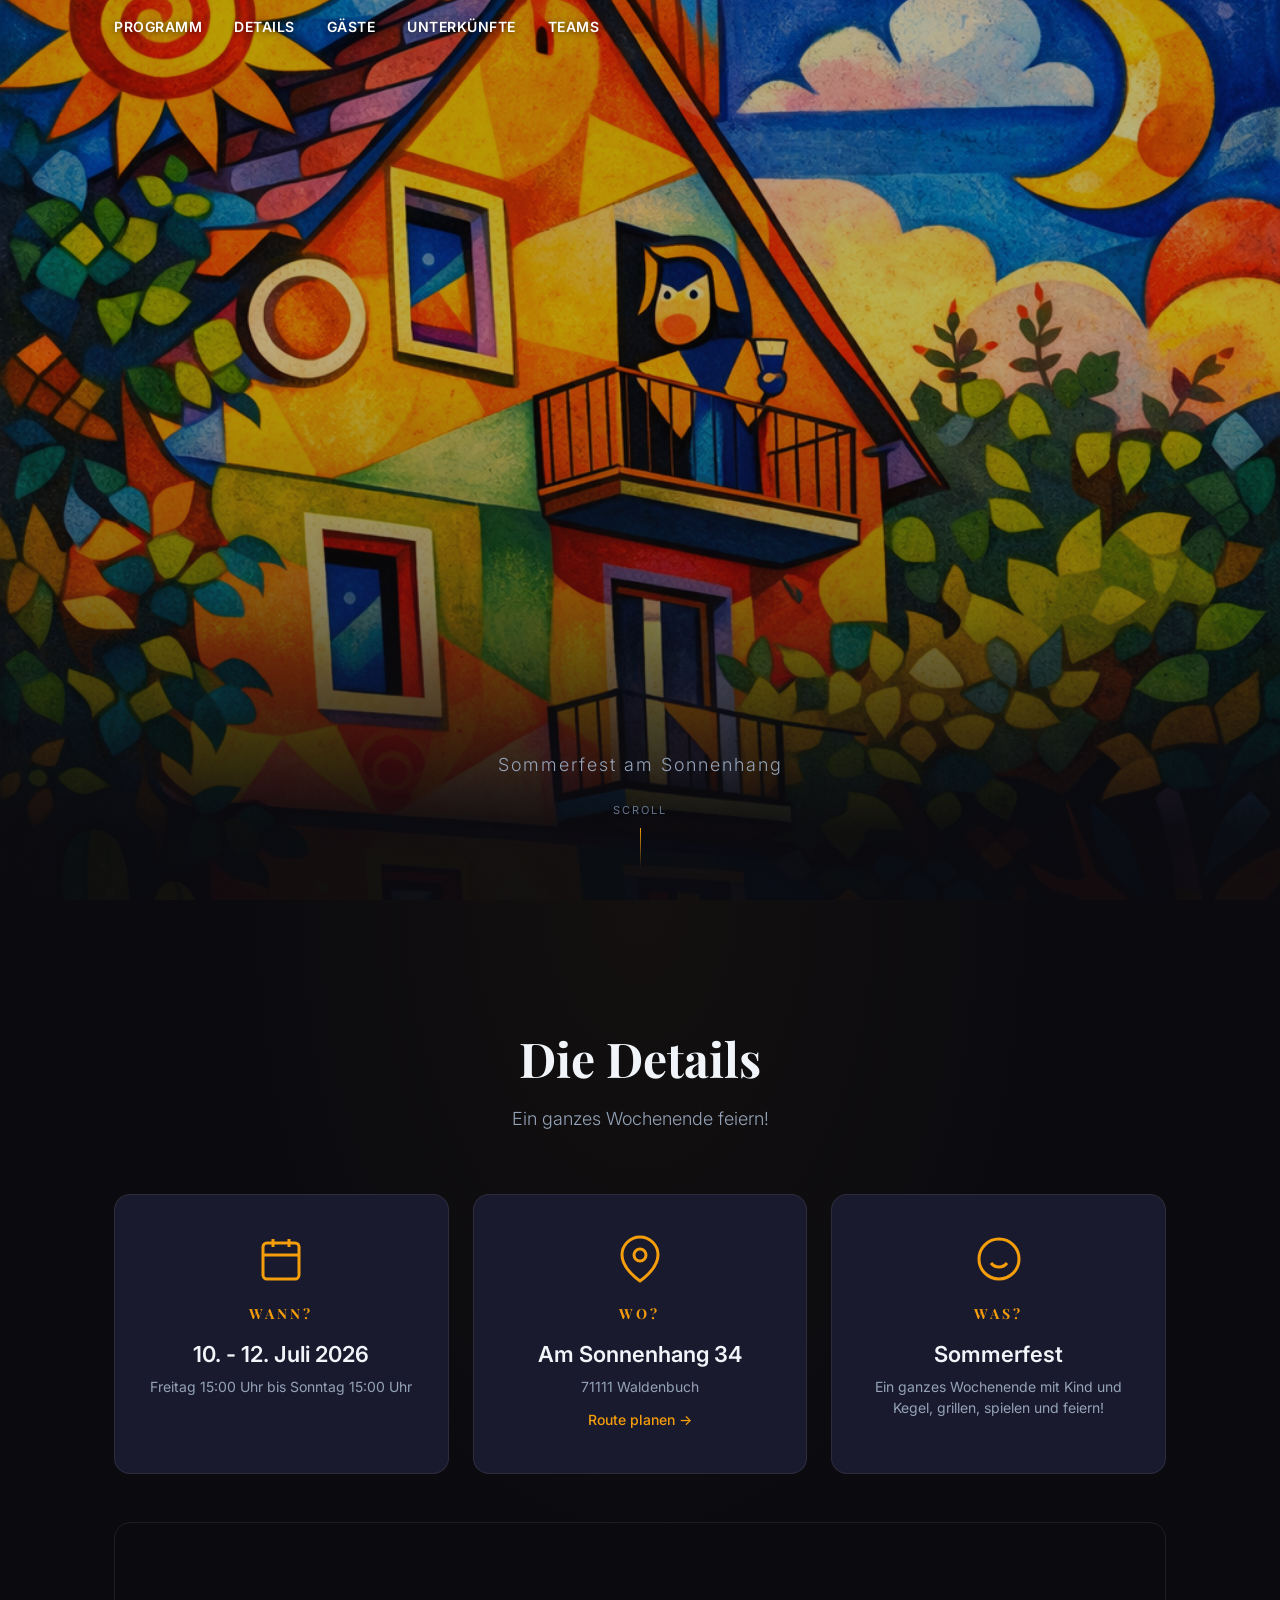
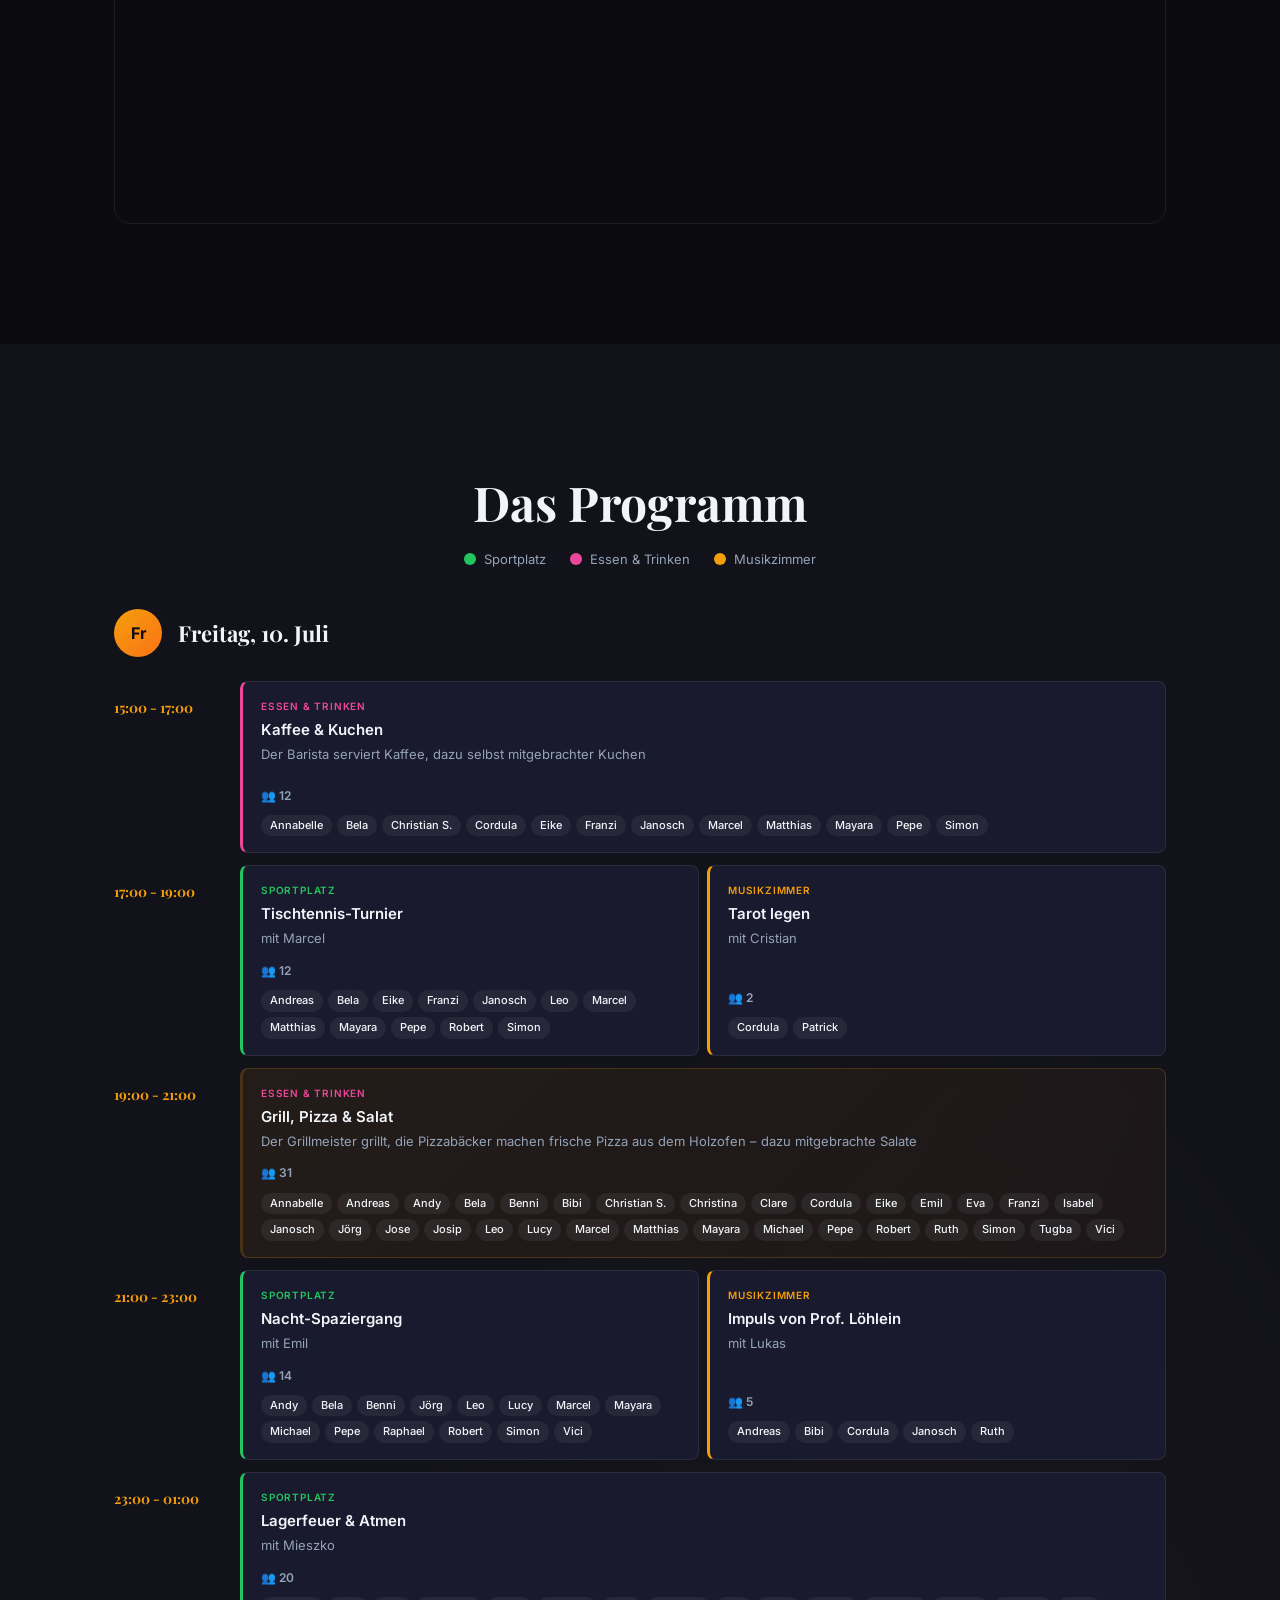
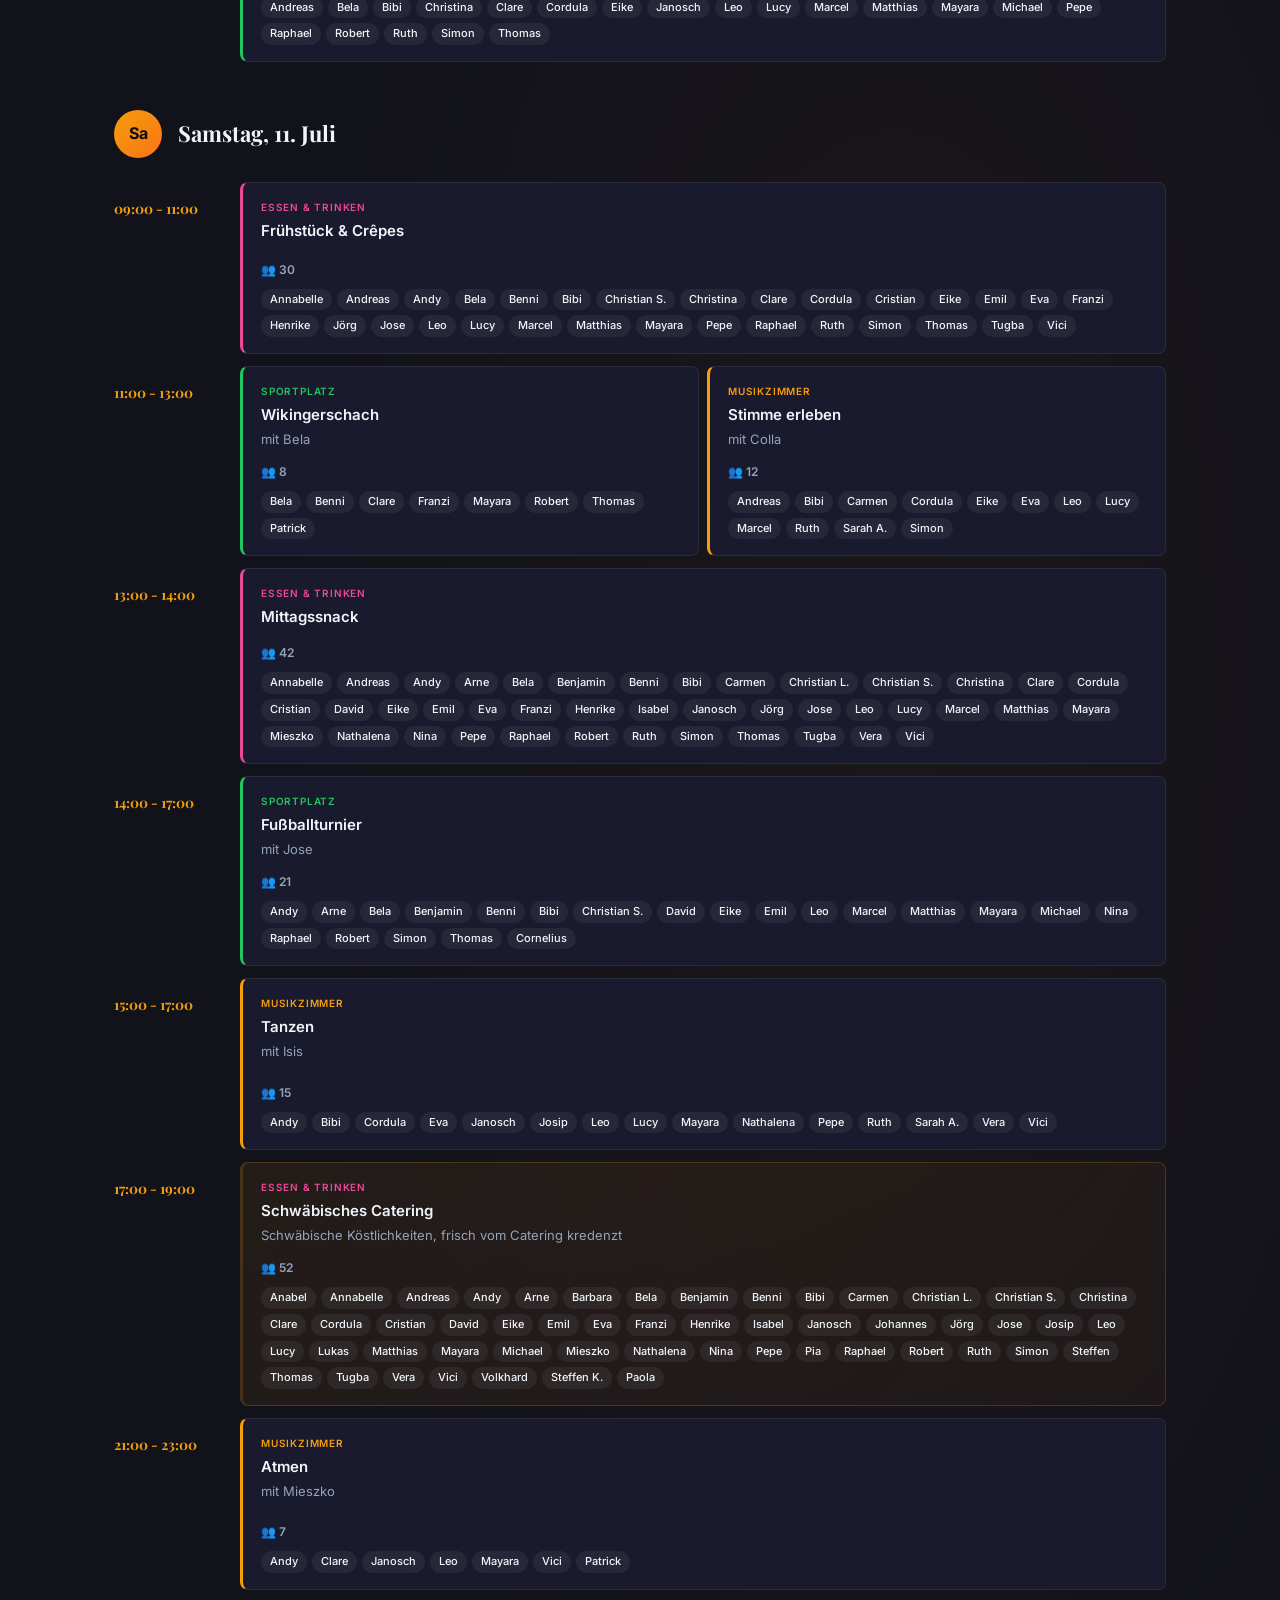
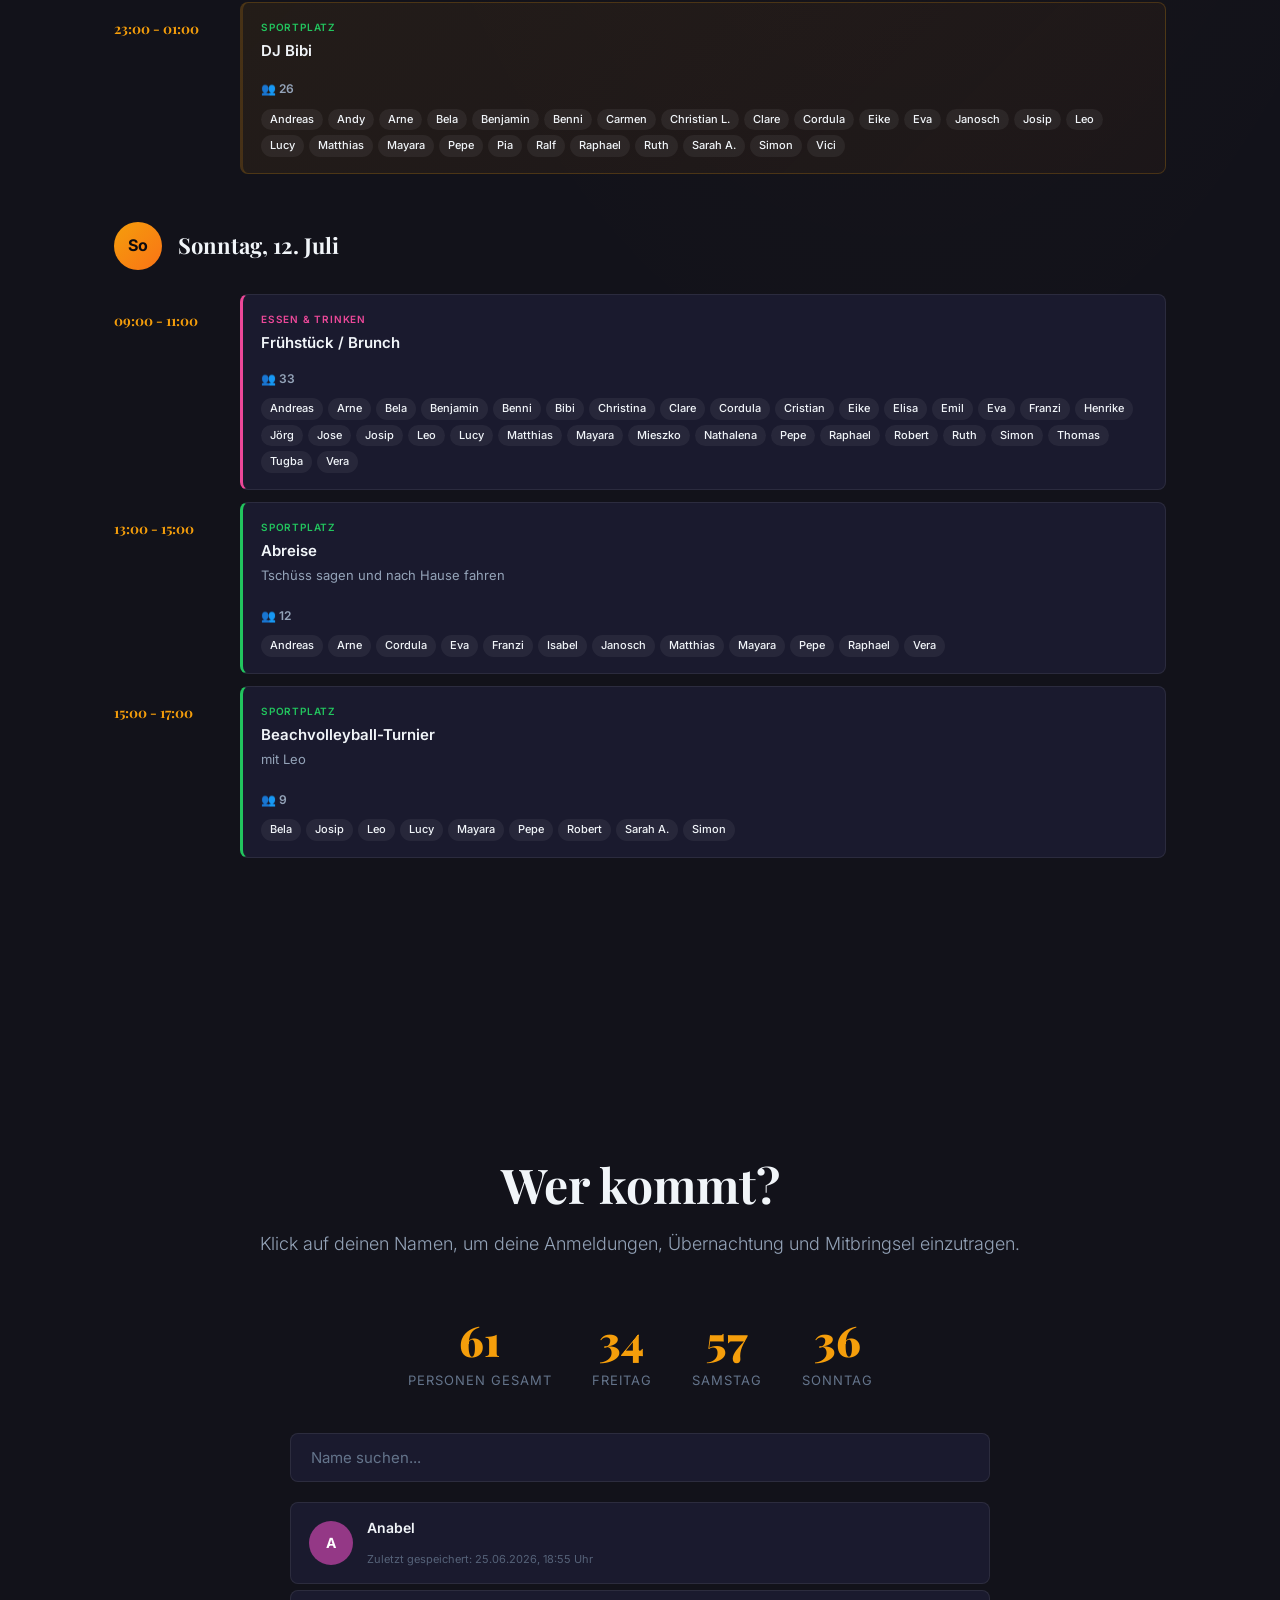
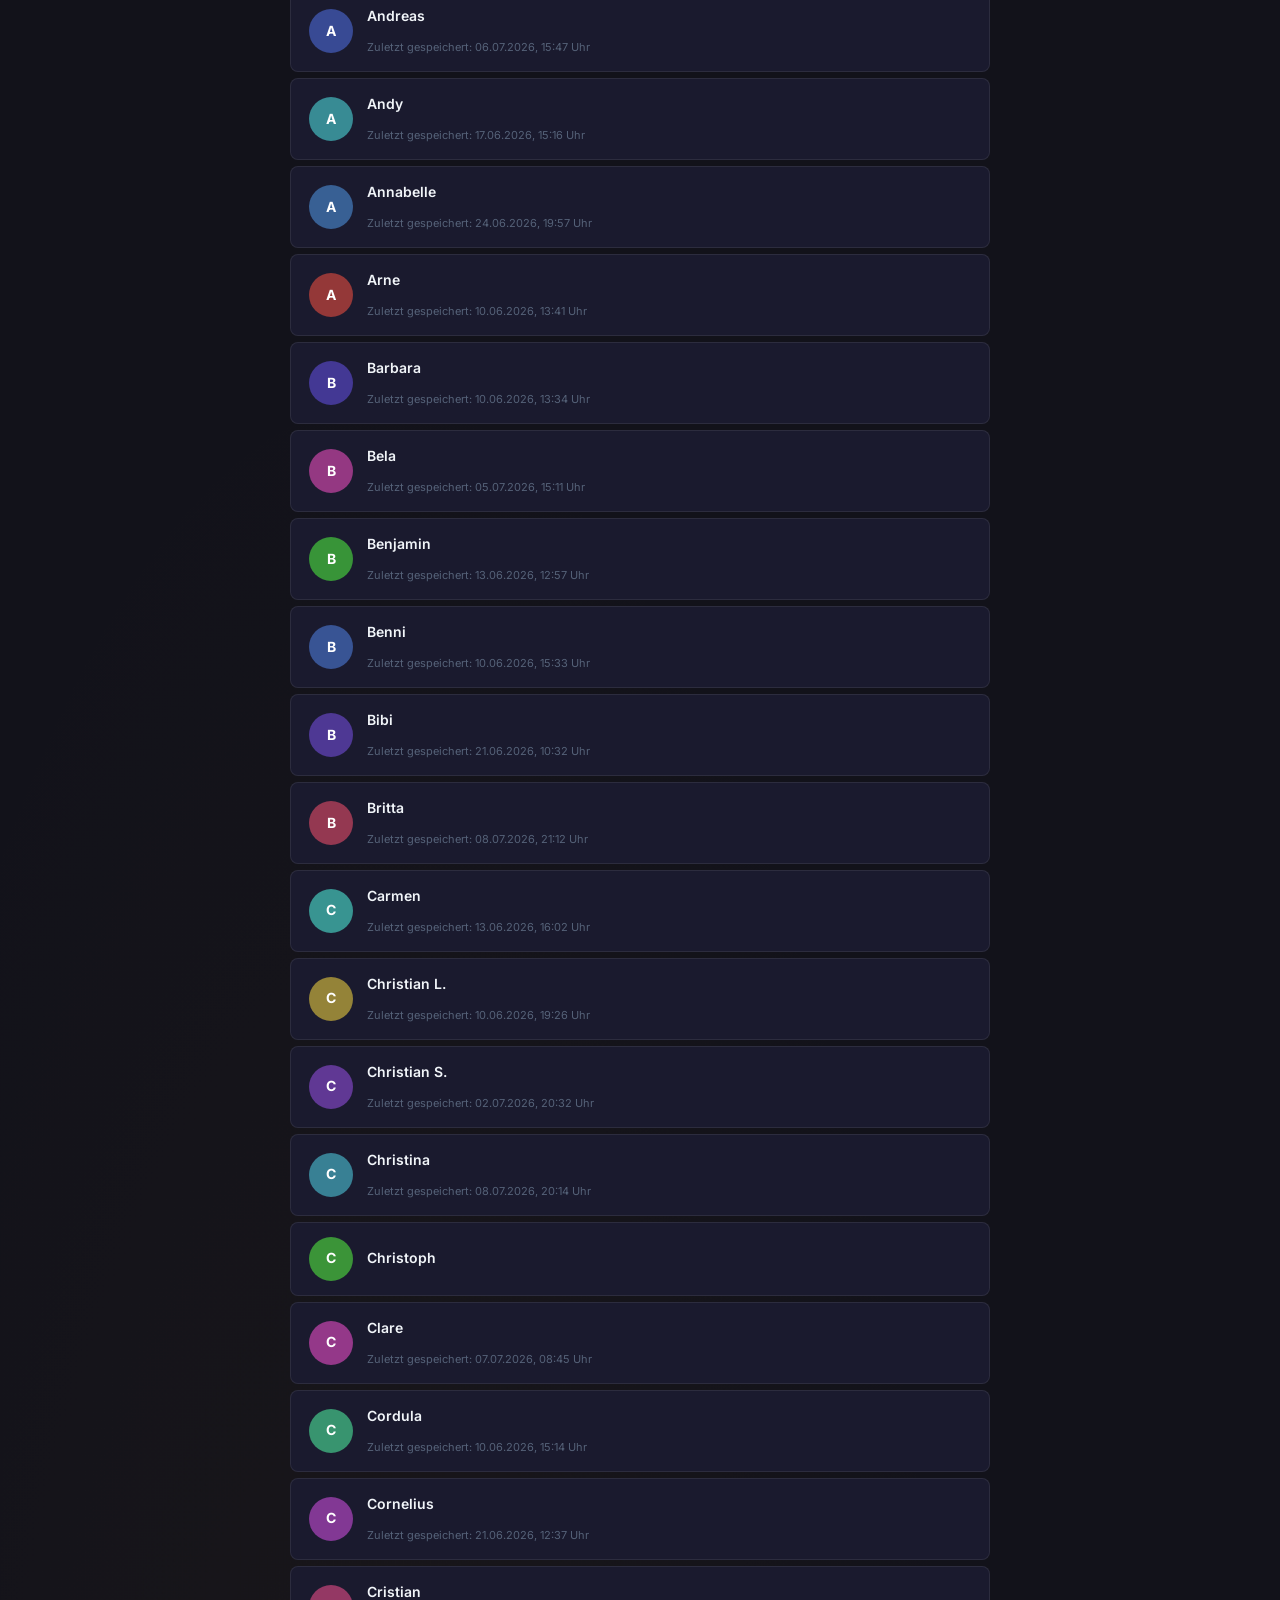
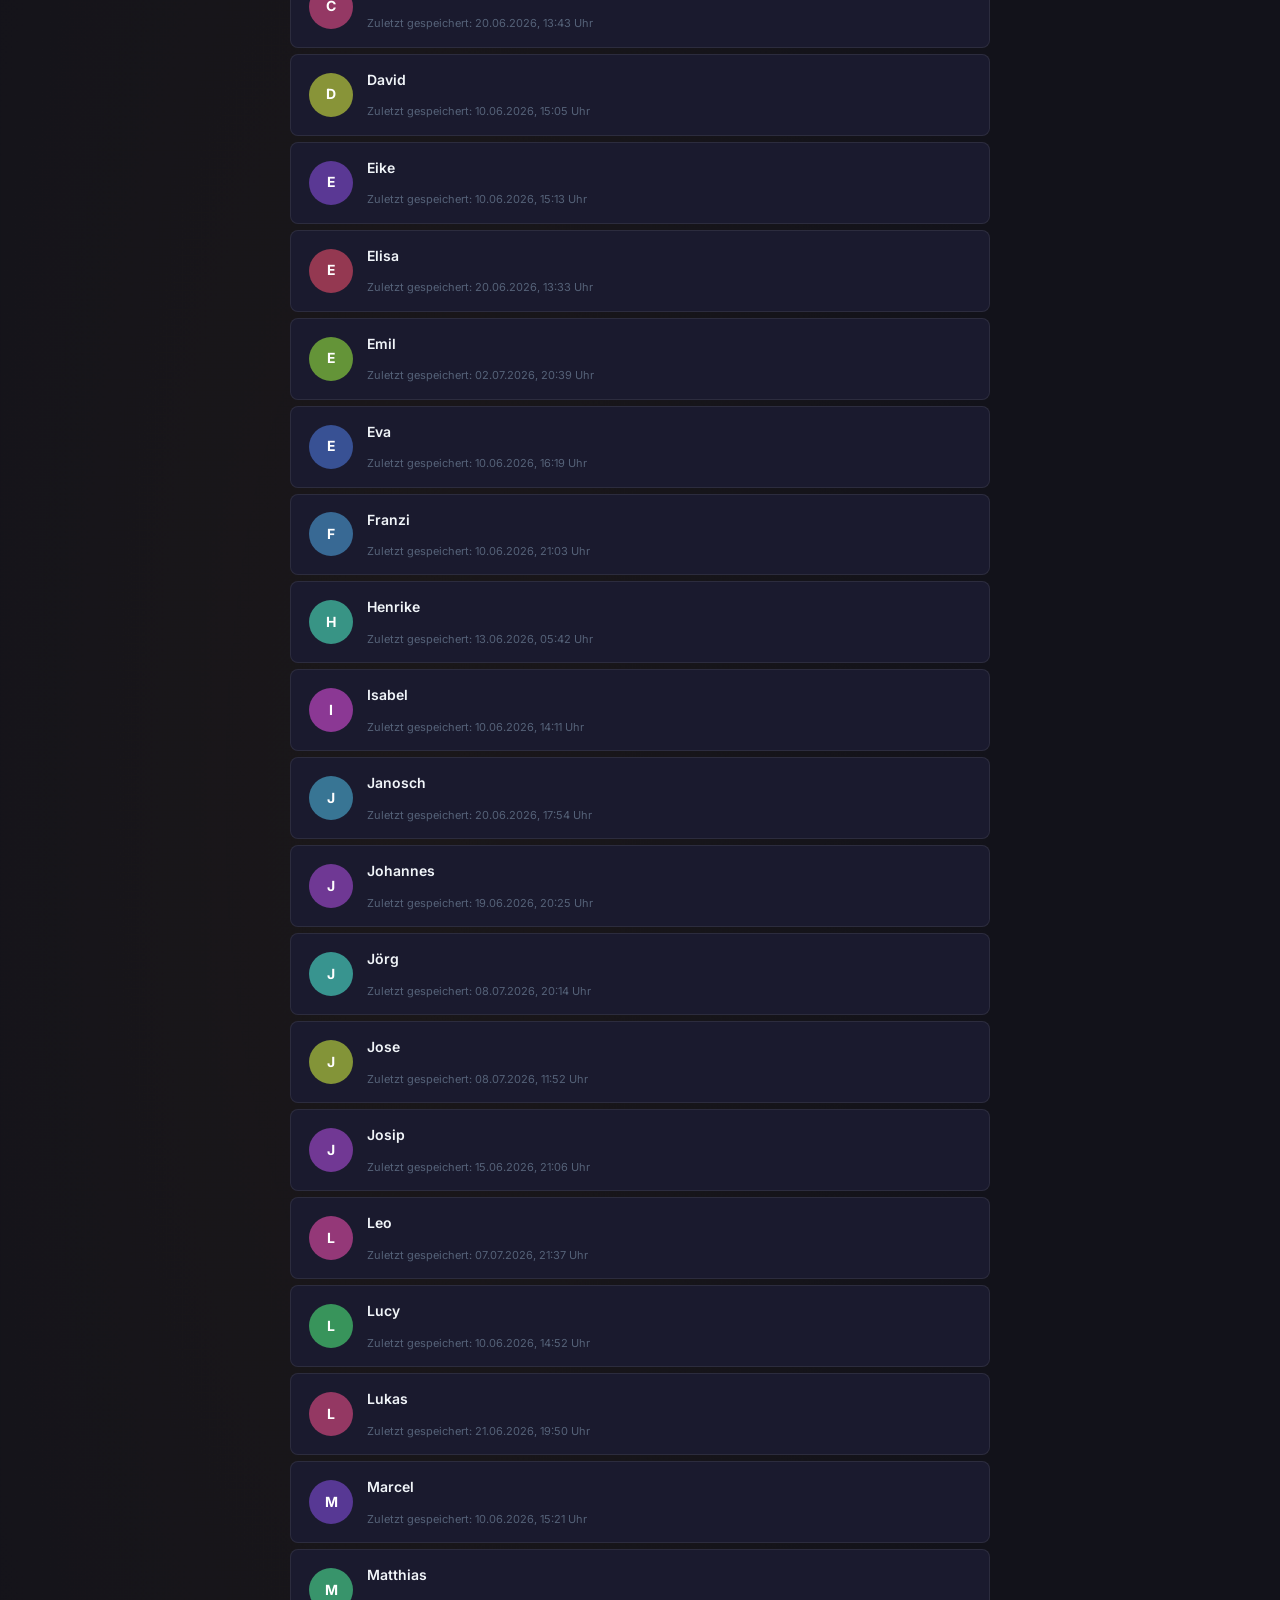
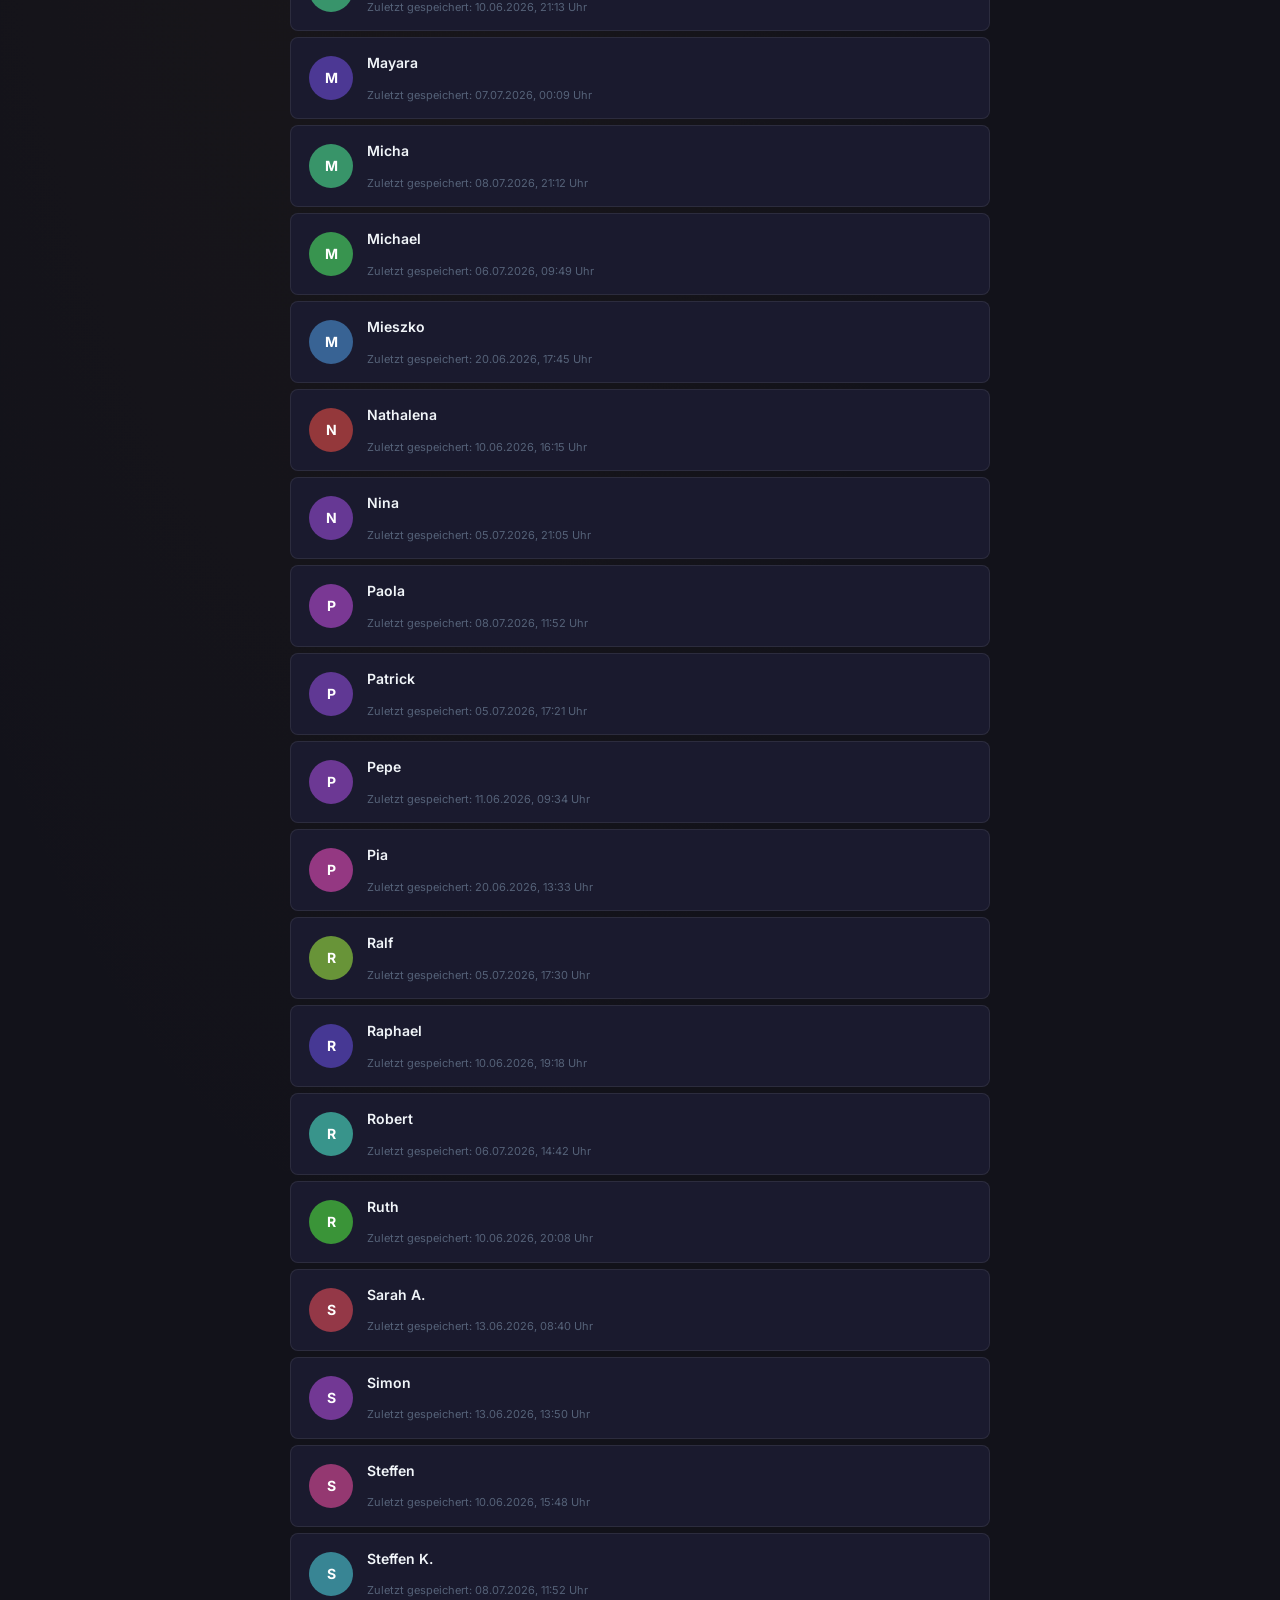
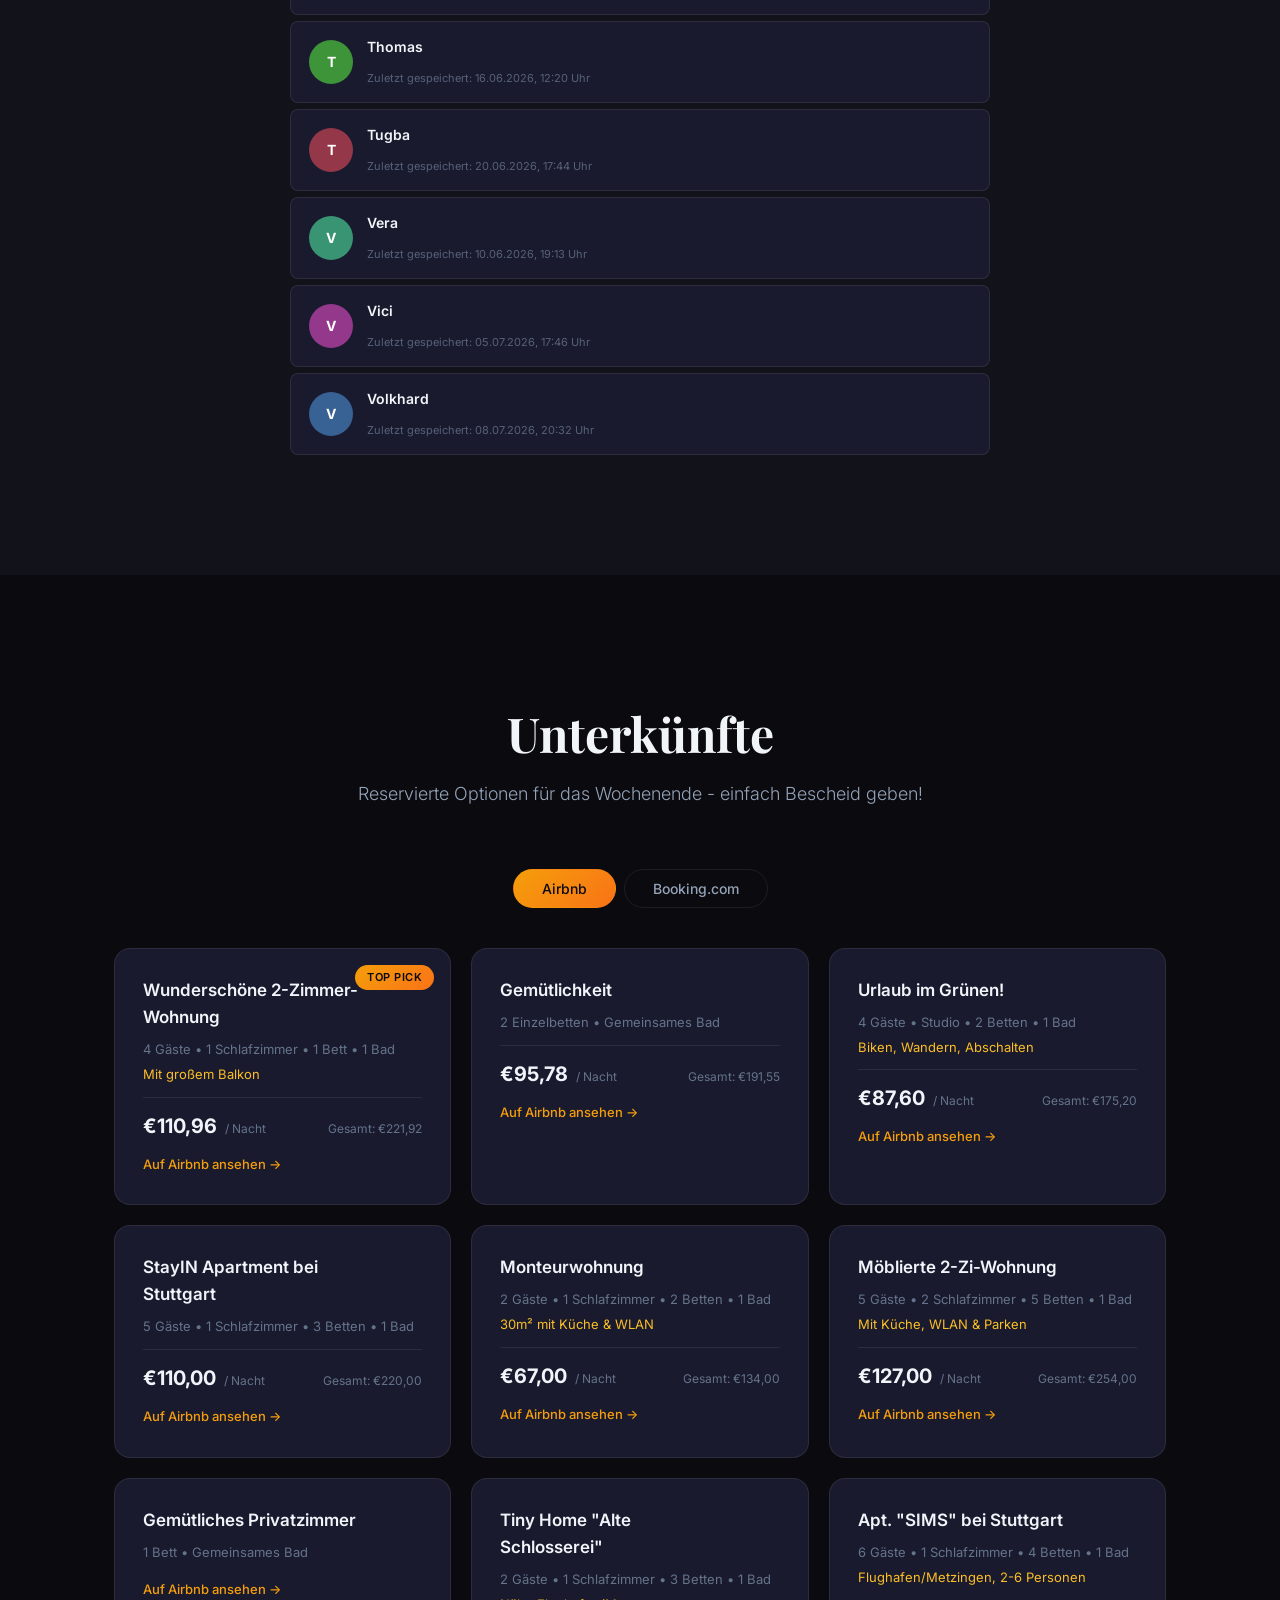
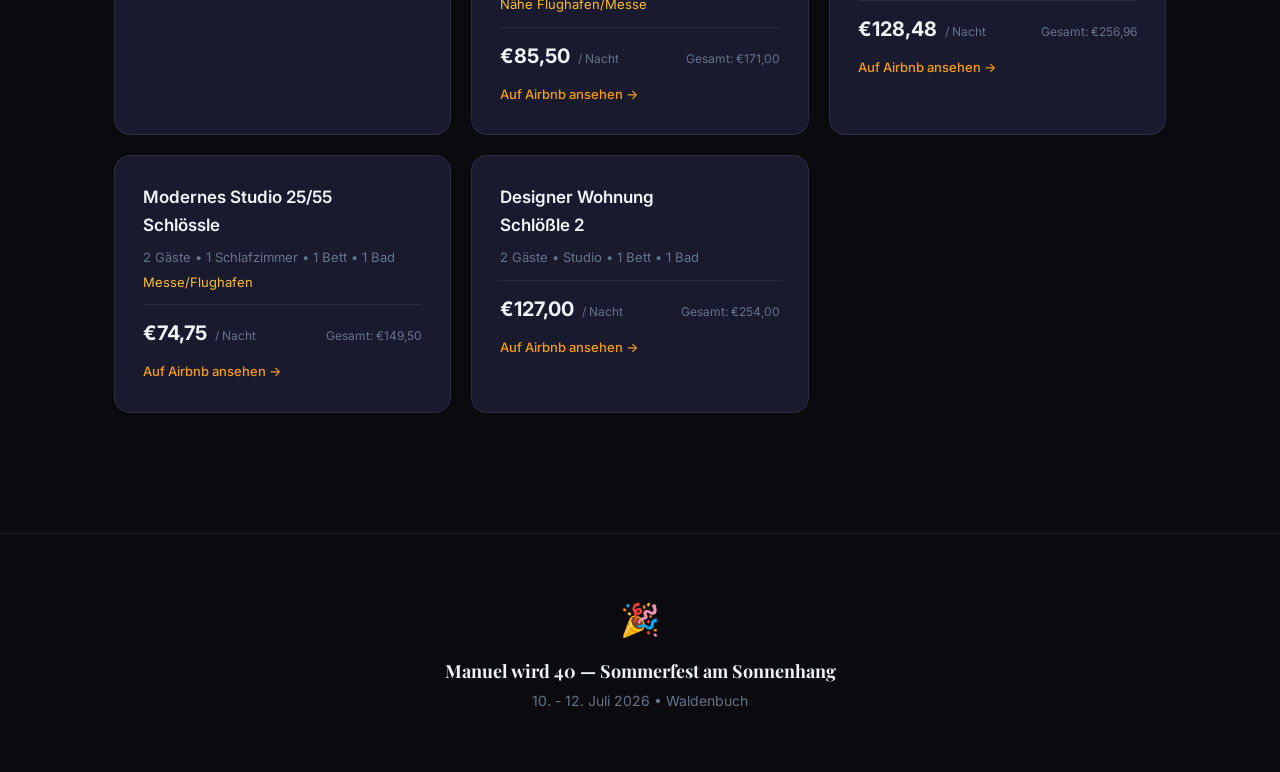
==== index.html @ c17fc55c "Micha und Britta wieder dabei (nur Samstag), beide Joker - Micha (id 72) und Britta (id 73) als Gäst" ====
<!DOCTYPE html>
<html lang="de">
<head>
<meta charset="UTF-8">
<meta name="viewport" content="width=device-width, initial-scale=1.0">
<meta http-equiv="Cache-Control" content="no-cache, no-store, must-revalidate">
<meta http-equiv="Pragma" content="no-cache">
<meta http-equiv="Expires" content="0">
<title>Manuel wird 40! - Sommerfest am Sonnenhang</title>
<meta name="description" content="Einladung zum 40. Geburtstag von Manuel Stepp - Sommerfest am Sonnenhang, 10.-12. Juli 2026">
<link rel="preconnect" href="https://fonts.googleapis.com">
<link rel="preconnect" href="https://fonts.gstatic.com" crossorigin>
<link href="https://fonts.googleapis.com/css2?family=Playfair+Display:wght@400;700;900&family=Inter:wght@300;400;500;600&family=Dancing+Script:wght@700&display=swap" rel="stylesheet">
<link rel="stylesheet" href="style.css?v=1784000000000">
</head>
<body>
<!-- Floating particles background -->
<div class="particles" id="particles"></div>

<!-- Navigation -->
<nav class="nav" id="nav">
<div class="nav-inner">
<div class="nav-links">
<a href="#program">Programm</a>
<a href="#details">Details</a>
<a href="#guests">Gäste</a>
<a href="#accommodations">Unterkünfte</a>
<a href="organigramm.html">Teams</a>
</div>
<button class="nav-profile-btn hidden" id="navProfileBtn" onclick="openOwnProfile()">
<span class="nav-profile-avatar" id="navProfileAvatar"></span>
<span id="navProfileName">Mein Profil</span>
</button>
<button class="nav-toggle" id="navToggle" aria-label="Menu">
<span></span><span></span><span></span>
</button>
</div>
<div class="nav-mobile" id="navMobile">
<a href="#program">Programm</a>
<a href="#details">Details</a>
<a href="#guests">Gäste</a>
<a href="#accommodations">Unterkünfte</a>
<a href="organigramm.html">Teams</a>
</div>
</nav>

<!-- Hero Section -->
<section class="hero" id="hero">
<div class="hero-image">
<img src="hero.png" alt="Sommerfest am Sonnenhang - Kunstwerk">
</div>
<div class="hero-overlay"></div>
<div class="hero-content">
<p class="hero-subtitle animate-in">Sommerfest am Sonnenhang</p>
</div>
<div class="hero-scroll">
<span>Scroll</span>
<div class="hero-scroll-line"></div>
</div>
</section>

<!-- Details Section -->
<section class="section details" id="details">
<div class="container">
<h2 class="section-title scroll-reveal">Die Details</h2>
<p class="section-subtitle scroll-reveal">Ein ganzes Wochenende feiern!</p>

<div class="details-grid">
<div class="detail-card scroll-reveal">
<div class="detail-icon">
<svg viewBox="0 0 24 24" fill="none" stroke="currentColor" stroke-width="1.5">
<rect x="3" y="4" width="18" height="18" rx="2" ry="2"></rect>
<line x1="16" y1="2" x2="16" y2="6"></line>
<line x1="8" y1="2" x2="8" y2="6"></line>
<line x1="3" y1="10" x2="21" y2="10"></line>
</svg>
</div>
<h3>Wann?</h3>
<p class="detail-main">10. - 12. Juli 2026</p>
<p class="detail-sub">Freitag 15:00 Uhr bis Sonntag 15:00 Uhr</p>
</div>

<div class="detail-card scroll-reveal">
<div class="detail-icon">
<svg viewBox="0 0 24 24" fill="none" stroke="currentColor" stroke-width="1.5">
<path d="M21 10c0 7-9 13-9 13s-9-6-9-13a9 9 0 0 1 18 0z"></path>
<circle cx="12" cy="10" r="3"></circle>
</svg>
</div>
<h3>Wo?</h3>
<p class="detail-main">Am Sonnenhang 34</p>
<p class="detail-sub">71111 Waldenbuch</p>
<a href="https://maps.google.com/?q=Am+Sonnenhang+34,+71111+Waldenbuch" target="_blank" rel="noopener" class="detail-link">
Route planen &rarr;
</a>
</div>

<div class="detail-card scroll-reveal">
<div class="detail-icon">
<svg viewBox="0 0 24 24" fill="none" stroke="currentColor" stroke-width="1.5">
<circle cx="12" cy="12" r="10"></circle>
<path d="M8 14s1.5 2 4 2 4-2 4-2"></path>
<line x1="9" y1="9" x2="9.01" y2="9"></line>
<line x1="15" y1="9" x2="15.01" y2="9"></line>
</svg>
</div>
<h3>Was?</h3>
<p class="detail-main">Sommerfest</p>
<p class="detail-sub">Ein ganzes Wochenende mit Kind und Kegel, grillen, spielen und feiern!</p>
</div>
</div>

<!-- Map embed -->
<div class="map-container">
<iframe
src="https://www.google.com/maps/embed?pb=!1m18!1m12!1m3!1d2634.5!2d9.1255!3d48.6396!2m3!1f0!2f0!3f0!3m2!1i1024!2i768!4f13.1!3m3!1m2!1s!2sAm+Sonnenhang+34%2C+71111+Waldenbuch!5e0!3m2!1sde!2sde!4v1"
width="100%" height="300" style="border:0;" allowfullscreen="" loading="lazy"
referrerpolicy="no-referrer-when-downgrade">
</iframe>
</div>
</div>
</section>

<!-- Program Section -->
<section class="section program" id="program">
<div class="container">
<h2 class="section-title scroll-reveal">Das Programm</h2>

<!-- Location Legend -->
<div class="program-legend scroll-reveal">
<span class="legend-item"><span class="legend-dot legend-sportplatz"></span>Sportplatz</span>
<span class="legend-item"><span class="legend-dot legend-essen"></span>Essen &amp; Trinken</span>
<span class="legend-item"><span class="legend-dot legend-musik"></span>Musikzimmer</span>
</div>

<div id="programDays"></div>
</div>
</section>

<!-- Guests Section -->
<section class="section guests-section" id="guests">
<div class="container">
<h2 class="section-title scroll-reveal">Wer kommt?</h2>
<p class="section-subtitle scroll-reveal">Klick auf deinen Namen, um deine Anmeldungen, Übernachtung und Mitbringsel einzutragen.</p>

<div class="guest-stats scroll-reveal">
<div class="guest-stat">
<span class="guest-stat-number" id="statTotal">0</span>
<span class="guest-stat-label">Personen gesamt</span>
</div>
<div class="guest-stat">
<span class="guest-stat-number" id="statFriday">0</span>
<span class="guest-stat-label">Freitag</span>
</div>
<div class="guest-stat">
<span class="guest-stat-number" id="statSaturday">0</span>
<span class="guest-stat-label">Samstag</span>
</div>
<div class="guest-stat">
<span class="guest-stat-number" id="statSunday">0</span>
<span class="guest-stat-label">Sonntag</span>
</div>
</div>

<div class="guest-search scroll-reveal">
<input type="text" id="guestSearch" placeholder="Name suchen..." oninput="filterGuests(this.value)">
</div>

<div class="guest-list scroll-reveal" id="guestList">
<!-- Filled by JS -->
</div>
</div>
</section>

<!-- Welcome Overlay (personalisierte Begrüßung) -->
<div class="welcome-overlay hidden" id="welcomeOverlay">
<div class="welcome-card">
<button class="welcome-close" onclick="closeWelcome()">&times;</button>
<div class="welcome-emoji">🎉</div>
<h3 id="welcomeTitle">Ich freu mich auf dich!</h3>
<p class="welcome-text">Ein Geschenk? Bitte <strong>keins</strong> mitbringen – wenn du kommst, mitmachst und mit anpackst, ist das Geschenk genug! 🎁</p>
<div class="welcome-actions">
<button class="submit-btn" onclick="closeWelcome()"><span>Los geht's!</span></button>
<button class="welcome-secondary" onclick="welcomeToProfile()">Mein Profil öffnen</button>
</div>
</div>
</div>

<!-- Guest Edit Modal -->
<div class="guest-modal-overlay hidden" id="guestEditModal">
<div class="guest-modal">
<button class="guest-modal-close" onclick="closeGuestModal()">&times;</button>
<h3 id="guestEditTitle">Deine Details</h3>
<input type="hidden" id="guestEditId">

<div class="guest-modal-field">
<label>Deine Rolle</label>
<div class="profile-role" id="profileRole"></div>
</div>

<div class="guest-modal-field">
<label>Mein Programm <span class="role-hint">– tippe an, wo du mitmachst</span></label>
<div class="profile-program" id="profileProgram"></div>
</div>

<div class="guest-modal-field">
<label for="guestUebernachtung">Wo übernachtest du?</label>
<textarea id="guestUebernachtung" rows="2" placeholder="z. B. AirBnB, Camper, kein Bedarf ..."></textarea>
</div>

<div class="guest-modal-field">
<label for="guestMitbringen">Was bringst du mit?</label>
<textarea id="guestMitbringen" rows="2" placeholder="z. B. Salat, Kuchen, Pizzaofen ..."></textarea>
</div>

<button class="submit-btn" onclick="saveGuestEdit()">
<span>Speichern</span>
</button>
</div>
</div>

<!-- Accommodations Section -->
<section class="section accommodations" id="accommodations">
<div class="container">
<h2 class="section-title scroll-reveal">Unterkünfte</h2>
<p class="section-subtitle scroll-reveal">Reservierte Optionen für das Wochenende - einfach Bescheid geben!</p>

<div class="accommodation-tabs scroll-reveal">
<button class="tab-btn active" data-tab="airbnb">Airbnb</button>
<button class="tab-btn" data-tab="booking">Booking.com</button>
</div>

<div class="accommodation-grid" id="airbnb">
<div class="accommodation-card scroll-reveal">
<div class="accommodation-badge">Top Pick</div>
<h4>Wunderschöne 2-Zimmer-Wohnung</h4>
<p class="accommodation-details">4 Gäste &bull; 1 Schlafzimmer &bull; 1 Bett &bull; 1 Bad</p>
<p class="accommodation-highlight">Mit großem Balkon</p>
<div class="accommodation-price">
<span class="accommodation-price-night">&euro;110,96</span>
<span class="accommodation-price-label">/ Nacht</span>
<span class="accommodation-price-total">Gesamt: &euro;221,92</span>
</div>
<a href="https://www.airbnb.de/rooms/991084854634177390?guests=1&adults=1&s=67&unique_share_id=4e319fa4-8b87-4a9e-a29b-7eeaada170f7" target="_blank" rel="noopener" class="accommodation-link">Auf Airbnb ansehen &rarr;</a>
</div>

<div class="accommodation-card scroll-reveal">
<h4>Gemütlichkeit</h4>
<p class="accommodation-details">2 Einzelbetten &bull; Gemeinsames Bad</p>
<div class="accommodation-price">
<span class="accommodation-price-night">&euro;95,78</span>
<span class="accommodation-price-label">/ Nacht</span>
<span class="accommodation-price-total">Gesamt: &euro;191,55</span>
</div>
<a href="https://www.airbnb.de/rooms/38570207?guests=1&adults=1&s=67&unique_share_id=cd365ad9-af72-4690-87ba-240cad249077" target="_blank" rel="noopener" class="accommodation-link">Auf Airbnb ansehen &rarr;</a>
</div>

<div class="accommodation-card scroll-reveal">
<h4>Urlaub im Grünen!</h4>
<p class="accommodation-details">4 Gäste &bull; Studio &bull; 2 Betten &bull; 1 Bad</p>
<p class="accommodation-highlight">Biken, Wandern, Abschalten</p>
<div class="accommodation-price">
<span class="accommodation-price-night">&euro;87,60</span>
<span class="accommodation-price-label">/ Nacht</span>
<span class="accommodation-price-total">Gesamt: &euro;175,20</span>
</div>
<a href="https://www.airbnb.de/rooms/36065765?guests=1&adults=1&s=67&unique_share_id=47578c20-bc4d-439f-b4ab-d5937f95d822" target="_blank" rel="noopener" class="accommodation-link">Auf Airbnb ansehen &rarr;</a>
</div>

<div class="accommodation-card scroll-reveal">
<h4>StayIN Apartment bei Stuttgart</h4>
<p class="accommodation-details">5 Gäste &bull; 1 Schlafzimmer &bull; 3 Betten &bull; 1 Bad</p>
<div class="accommodation-price">
<span class="accommodation-price-night">&euro;110,00</span>
<span class="accommodation-price-label">/ Nacht</span>
<span class="accommodation-price-total">Gesamt: &euro;220,00</span>
</div>
<a href="https://www.airbnb.de/rooms/4596786?guests=1&adults=1&s=67&unique_share_id=23abfdde-fa7b-4efc-b03c-b227d5a3292d" target="_blank" rel="noopener" class="accommodation-link">Auf Airbnb ansehen &rarr;</a>
</div>

<div class="accommodation-card scroll-reveal">
<h4>Monteurwohnung</h4>
<p class="accommodation-details">2 Gäste &bull; 1 Schlafzimmer &bull; 2 Betten &bull; 1 Bad</p>
<p class="accommodation-highlight">30m² mit Küche & WLAN</p>
<div class="accommodation-price">
<span class="accommodation-price-night">&euro;67,00</span>
<span class="accommodation-price-label">/ Nacht</span>
<span class="accommodation-price-total">Gesamt: &euro;134,00</span>
</div>
<a href="https://www.airbnb.de/rooms/1597565235352116105?guests=1&adults=1&s=67&unique_share_id=b3710abd-222c-4b18-977b-083cd2368070" target="_blank" rel="noopener" class="accommodation-link">Auf Airbnb ansehen &rarr;</a>
</div>

<div class="accommodation-card scroll-reveal">
<h4>Möblierte 2-Zi-Wohnung</h4>
<p class="accommodation-details">5 Gäste &bull; 2 Schlafzimmer &bull; 5 Betten &bull; 1 Bad</p>
<p class="accommodation-highlight">Mit Küche, WLAN & Parken</p>
<div class="accommodation-price">
<span class="accommodation-price-night">&euro;127,00</span>
<span class="accommodation-price-label">/ Nacht</span>
<span class="accommodation-price-total">Gesamt: &euro;254,00</span>
</div>
<a href="https://www.airbnb.de/rooms/1518676443555462044?guests=1&adults=1&s=67&unique_share_id=e6e62d16-a8be-48ea-ab69-967ea180d527" target="_blank" rel="noopener" class="accommodation-link">Auf Airbnb ansehen &rarr;</a>
</div>

<div class="accommodation-card scroll-reveal">
<h4>Gemütliches Privatzimmer</h4>
<p class="accommodation-details">1 Bett &bull; Gemeinsames Bad</p>
<a href="https://www.airbnb.de/rooms/1413877176106132286?guests=1&adults=1&s=67&unique_share_id=683eabbf-b3a2-4790-9c36-0253afc97004" target="_blank" rel="noopener" class="accommodation-link">Auf Airbnb ansehen &rarr;</a>
</div>

<div class="accommodation-card scroll-reveal">
<h4>Tiny Home "Alte Schlosserei"</h4>
<p class="accommodation-details">2 Gäste &bull; 1 Schlafzimmer &bull; 3 Betten &bull; 1 Bad</p>
<p class="accommodation-highlight">Nähe Flughafen/Messe</p>
<div class="accommodation-price">
<span class="accommodation-price-night">&euro;85,50</span>
<span class="accommodation-price-label">/ Nacht</span>
<span class="accommodation-price-total">Gesamt: &euro;171,00</span>
</div>
<a href="https://www.airbnb.de/rooms/920256995468504260?guests=1&adults=1&s=67&unique_share_id=d80ef0b7-77db-4dac-878f-360f15c35ab4" target="_blank" rel="noopener" class="accommodation-link">Auf Airbnb ansehen &rarr;</a>
</div>

<div class="accommodation-card scroll-reveal">
<h4>Apt. "SIMS" bei Stuttgart</h4>
<p class="accommodation-details">6 Gäste &bull; 1 Schlafzimmer &bull; 4 Betten &bull; 1 Bad</p>
<p class="accommodation-highlight">Flughafen/Metzingen, 2-6 Personen</p>
<div class="accommodation-price">
<span class="accommodation-price-night">&euro;128,48</span>
<span class="accommodation-price-label">/ Nacht</span>
<span class="accommodation-price-total">Gesamt: &euro;256,96</span>
</div>
<a href="https://www.airbnb.de/rooms/51973811?guests=1&adults=1&s=67&unique_share_id=570f8239-34b5-4f6f-93da-6e38a6e2f166" target="_blank" rel="noopener" class="accommodation-link">Auf Airbnb ansehen &rarr;</a>
</div>

<div class="accommodation-card scroll-reveal">
<h4>Modernes Studio 25/55 Schlössle</h4>
<p class="accommodation-details">2 Gäste &bull; 1 Schlafzimmer &bull; 1 Bett &bull; 1 Bad</p>
<p class="accommodation-highlight">Messe/Flughafen</p>
<div class="accommodation-price">
<span class="accommodation-price-night">&euro;74,75</span>
<span class="accommodation-price-label">/ Nacht</span>
<span class="accommodation-price-total">Gesamt: &euro;149,50</span>
</div>
<a href="https://www.airbnb.de/rooms/1006941852176528653?guests=1&adults=1&s=67&unique_share_id=45f63964-4230-4aee-9d38-92e7841246df" target="_blank" rel="noopener" class="accommodation-link">Auf Airbnb ansehen &rarr;</a>
</div>

<div class="accommodation-card scroll-reveal">
<h4>Designer Wohnung Schlößle 2</h4>
<p class="accommodation-details">2 Gäste &bull; Studio &bull; 1 Bett &bull; 1 Bad</p>
<div class="accommodation-price">
<span class="accommodation-price-night">&euro;127,00</span>
<span class="accommodation-price-label">/ Nacht</span>
<span class="accommodation-price-total">Gesamt: &euro;254,00</span>
</div>
<a href="https://www.airbnb.de/rooms/32431603?guests=1&adults=1&s=67&unique_share_id=3443dfc2-392f-40f3-97fd-60368f84abbb" target="_blank" rel="noopener" class="accommodation-link">Auf Airbnb ansehen &rarr;</a>
</div>
</div>

<div class="accommodation-grid hidden" id="booking">
<div class="accommodation-card scroll-reveal">
<div class="accommodation-badge">Hotel</div>
<h4>Residenzhotel Stuttgart Airport</h4>
<p class="accommodation-details">Sure Hotel Collection by Best Western</p>
<p class="accommodation-highlight">Doppelzimmer</p>
<div class="accommodation-price">
<span class="accommodation-price-night">&euro;93,93</span>
<span class="accommodation-price-label">/ Nacht</span>
<span class="accommodation-price-total">Gesamt: &euro;187,86</span>
</div>
<a href="https://www.booking.com/hotel/de/apartmenthotel-residenz.de.html" target="_blank" rel="noopener" class="accommodation-link">Auf Booking.com ansehen &rarr;</a>
</div>

<div class="accommodation-card scroll-reveal">
<h4>Altes Forsthaus Waldenbuch</h4>
<p class="accommodation-details">Bei der Messe Stuttgart</p>
<p class="accommodation-highlight">Doppelzimmer</p>
<div class="accommodation-price">
<span class="accommodation-price-night">&euro;208,39</span>
<span class="accommodation-price-label">/ Nacht</span>
<span class="accommodation-price-total">Gesamt: &euro;416,78</span>
</div>
<a href="https://www.booking.com/hotel/de/altes-forsthaus-waldenbuch-47-bei-der-messe-stuttgart.de.html" target="_blank" rel="noopener" class="accommodation-link">Auf Booking.com ansehen &rarr;</a>
</div>

<div class="accommodation-card scroll-reveal">
<h4>Möblierte Monteurswohnungen</h4>
<p class="accommodation-details">Stuttgart, Böblingen, Reutlingen, Waldenbuch</p>
<p class="accommodation-highlight">5 Betten - HeimbachOG</p>
<div class="accommodation-price">
<span class="accommodation-price-night">&euro;162,64</span>
<span class="accommodation-price-label">/ Nacht</span>
<span class="accommodation-price-total">Gesamt: &euro;325,27</span>
</div>
<a href="https://www.booking.com/hotel/de/mobilierte-monteuerswohnungen-mit-5-betten-stuttgart-boblingen-reutlingen-walden.de.html" target="_blank" rel="noopener" class="accommodation-link">Auf Booking.com ansehen &rarr;</a>
</div>

<div class="accommodation-card scroll-reveal">
<h4>StayIN Apartment near Stuttgart</h4>
<p class="accommodation-details">1 Einzelbett, 1 Doppelbett, 1 Schlafsofa</p>
<div class="accommodation-price">
<span class="accommodation-price-night">&euro;110,00</span>
<span class="accommodation-price-label">/ Nacht</span>
<span class="accommodation-price-total">Gesamt: &euro;220,00</span>
</div>
<a href="https://www.booking.com/hotel/de/stayin-apartment-near-stuttgart.de.html" target="_blank" rel="noopener" class="accommodation-link">Auf Booking.com ansehen &rarr;</a>
</div>
</div>
</div>
</section>

<!-- Footer -->
<footer class="footer">
<div class="container">
<p class="footer-emoji">&#127881;</p>
<p class="footer-text">Manuel wird 40 &mdash; Sommerfest am Sonnenhang</p>
<p class="footer-date">10. - 12. Juli 2026 &bull; Waldenbuch</p>
</div>
</footer>

<script>
// ============================================
// 40. Geburtstag - Script
// ============================================

const GH_TOKEN = ['Z2hwX3JrN0g=','VlVUanpSazY=','YnQ5R0Jsd1Y=','c3lhUURKalU=','T0IxRzJUZEs='].map(p => atob(p)).join('');
const GH_REPO = 'manuelstepp-crypto/40-geburtstag';
const GH_FILE = 'data/guests.json';
const STORAGE_KEY = 'geburtstag40_guests';

let allGuests = [];
let allRoles = [];
let ghFileSha = null;
let saveTimeout = null;
let dirtyGuestIds = new Set();
let currentGuestId = parseInt(localStorage.getItem('currentGuestId')) || null;
let urlMeApplied = false;

document.addEventListener('DOMContentLoaded', () => {
  initParticles();
  initNavigation();
  initScrollReveal();
  initTabs();
  loadRoles();
  loadGuests();
  renderProgram();
  renderMeBar();
});

// ============================================
// GitHub API
// ============================================

async function ghReadGuests() {
  try {
    const resp = await fetch(
      'https://api.github.com/repos/' + GH_REPO + '/contents/' + GH_FILE + '?ref=main&_=' + Date.now(),
      { headers: { 'Authorization': 'token ' + GH_TOKEN, 'Accept': 'application/vnd.github.v3+json' }, cache: 'no-store' }
    );
    if (!resp.ok) throw new Error('GitHub read failed');
    const data = await resp.json();
    ghFileSha = data.sha;
    return JSON.parse(decodeURIComponent(escape(atob(data.content.replace(/\n/g, '')))));
  } catch (e) {
    console.warn('GitHub read failed, falling back to fetch:', e);
    return null;
  }
}

async function ghSaveGuests(guests, message) {
  if (!ghFileSha) {
    try {
      const resp = await fetch(
        'https://api.github.com/repos/' + GH_REPO + '/contents/' + GH_FILE + '?ref=main',
        { headers: { 'Authorization': 'token ' + GH_TOKEN, 'Accept': 'application/vnd.github.v3+json' } }
      );
      const data = await resp.json();
      ghFileSha = data.sha;
    } catch (e) {
      console.error('Could not get SHA:', e);
      return false;
    }
  }

  try {
    const jsonStr = JSON.stringify(guests, null, 2);
    const encoder = new TextEncoder();
    const bytes = encoder.encode(jsonStr);
    let binary = '';
    for (let i = 0; i < bytes.length; i++) binary += String.fromCharCode(bytes[i]);
    const content = btoa(binary);
    const resp = await fetch(
      'https://api.github.com/repos/' + GH_REPO + '/contents/' + GH_FILE,
      {
        method: 'PUT',
        headers: {
          'Authorization': 'token ' + GH_TOKEN,
          'Accept': 'application/vnd.github.v3+json',
          'Content-Type': 'application/json'
        },
        body: JSON.stringify({
          message: message || 'Update guest list',
          content: content,
          sha: ghFileSha,
          branch: 'main'
        })
      }
    );
    if (!resp.ok) {
      const err = await resp.json();
      if (resp.status === 409) {
        console.warn('SHA conflict, re-reading...');
        await ghReadGuests();
        return ghSaveGuests(guests, message);
      }
      throw new Error(JSON.stringify(err));
    }
    const result = await resp.json();
    ghFileSha = result.content.sha;
    console.log('Saved to GitHub successfully');
    return true;
  } catch (e) {
    console.error('GitHub save failed:', e);
    return false;
  }
}

function debouncedGhSave(message) {
  if (saveTimeout) clearTimeout(saveTimeout);
  saveTimeout = setTimeout(() => {
    ghMergeSave(message);
  }, 1500);
}

// Liest den aktuellen Remote-Stand, legt nur die lokal geänderten Gäste
// darüber und speichert das Ergebnis – so überschreiben gleichzeitige
// Anmeldungen verschiedener Gäste sich nicht gegenseitig.
async function ghMergeSave(message) {
  let toSave = allGuests;
  try {
    const remote = await ghReadGuests();
    if (remote && remote.length) {
      const byId = new Map(remote.map(g => [g.id, g]));
      dirtyGuestIds.forEach(id => {
        const local = allGuests.find(g => g.id === id);
        if (local) byId.set(id, { ...(byId.get(id) || {}), ...local });
      });
      // Reihenfolge von Remote beibehalten, evtl. neue lokale Gäste anhängen
      const merged = remote.map(g => byId.get(g.id));
      allGuests.forEach(g => { if (!byId.has(g.id)) merged.push(g); });
      allGuests = merged;
      toSave = merged;
      localStorage.setItem(STORAGE_KEY, JSON.stringify(allGuests));
      renderGuests();
      updateStats();
      renderRoles();
      renderProgram();
      renderMeBar();
    }
  } catch (e) {
    console.warn('Merge-Read fehlgeschlagen, speichere lokalen Stand:', e);
  }
  const ok = await ghSaveGuests(toSave, message);
  if (ok) dirtyGuestIds.clear();
}

// ============================================
// Guest Data Management
// ============================================

async function loadGuests() {
  const ghData = await ghReadGuests();
  if (ghData && ghData.length > 0) {
    allGuests = ghData;
    localStorage.setItem(STORAGE_KEY, JSON.stringify(allGuests));
    renderGuests();
    updateStats();
    renderRoles();
    renderProgram();
    renderMeBar();
    applyUrlMe();
    return;
  }

  const stored = localStorage.getItem(STORAGE_KEY);
  if (stored) {
    allGuests = JSON.parse(stored);
    renderGuests();
    updateStats();
    renderRoles();
    renderProgram();
    renderMeBar();
    applyUrlMe();
    return;
  }

  try {
    const resp = await fetch('data/guests.json?_=' + Date.now(), { cache: 'no-store' });
    allGuests = await resp.json();
    localStorage.setItem(STORAGE_KEY, JSON.stringify(allGuests));
    renderGuests();
    updateStats();
    renderRoles();
    renderProgram();
    renderMeBar();
    applyUrlMe();
  } catch (e) {
    allGuests = [];
    renderGuests();
    updateStats();
    renderRoles();
    renderProgram();
    renderMeBar();
    applyUrlMe();
  }
}

async function loadRoles() {
  try {
    const resp = await fetch('data/roles.json?_=' + Date.now(), { cache: 'no-store' });
    allRoles = await resp.json();
  } catch (e) {
    console.warn('Rollen konnten nicht geladen werden:', e);
    allRoles = [];
  }
  renderRoles();
}

function roleById(id) {
  return allRoles.find(r => r.id === id);
}

function saveGuests(changedId) {
  if (changedId != null) dirtyGuestIds.add(changedId);
  localStorage.setItem(STORAGE_KEY, JSON.stringify(allGuests));
  debouncedGhSave('Gast-Details aktualisiert');
}

function updateStats() {
  const yes = allGuests.filter(g => g.response === 'yes');
  let fri = 0, sat = 0, sun = 0;
  yes.forEach(g => {
    const su = g.signups || [];
    if (su.some(id => id.startsWith('fr-'))) fri++;
    if (su.some(id => id.startsWith('sa-'))) sat++;
    if (su.some(id => id.startsWith('so-'))) sun++;
  });
  const el = id => document.getElementById(id);
  if (el('statTotal')) el('statTotal').textContent = yes.length;
  if (el('statFriday')) el('statFriday').textContent = fri;
  if (el('statSaturday')) el('statSaturday').textContent = sat;
  if (el('statSunday')) el('statSunday').textContent = sun;
}

window.filterGuests = function filterGuests(query) {
  const cards = document.querySelectorAll('.guest-card');
  const q = query.toLowerCase().trim();
  cards.forEach(card => {
    const name = card.querySelector('.guest-name').textContent.toLowerCase();
    const meta = (card.querySelector('.guest-info')?.textContent || '').toLowerCase();
    card.style.display = (name.includes(q) || meta.includes(q)) ? '' : 'none';
  });
};

function escapeHtml(s) {
  return String(s || '').replace(/[&<>"']/g, c => ({
    '&':'&amp;','<':'&lt;','>':'&gt;','"':'&quot;','\'':'&#39;'
  }[c]));
}

function renderGuests() {
  const list = document.getElementById('guestList');
  if (!list) return;

  const filtered = allGuests.filter(g => g.response === 'yes')
    .sort((a, b) => (a.firstName || '').localeCompare(b.firstName || '', 'de'));

  if (filtered.length === 0) {
    list.innerHTML = '<p class="guest-empty">Noch keine Einträge.</p>';
    return;
  }

  list.innerHTML = filtered.map(guest => {
    const fn = guest.firstName || '';
    const ln = guest.lastName || '';
    const initials = (fn[0] || '') + (ln[0] || '');
    const color = getAvatarColor(fn + ln);
    const adults = guest.adults ?? 1;
    const kids = guest.kids ?? 0;
    const days = guest.days || { friday: true, saturday: true, sunday: true };
    const ueb = guest.uebernachtung || '';
    const mit = guest.mitbringen || '';

    const dayTags = `<div class="guest-days">` +
      `<span class="guest-day-tag ${days.friday ? 'active' : ''}">Fr</span>` +
      `<span class="guest-day-tag ${days.saturday ? 'active' : ''}">Sa</span>` +
      `<span class="guest-day-tag ${days.sunday ? 'active' : ''}">So</span>` +
      `</div>`;

    // "+1" / "+2" Hinweis falls Begleitung
    const extra = (adults - 1) + kids;
    const plusStr = extra > 0 ? `<span class="guest-plus">+${extra}</span>` : '';

    const updatedStr = guest.updatedAt
      ? `<div class="guest-updated">Zuletzt gespeichert: ${escapeHtml(formatUpdated(guest.updatedAt))}</div>`
      : '';

    return `
      <div class="guest-card" onclick="openGuestModal(${guest.id})" title="Klick zum Bearbeiten">
        <div class="guest-avatar" style="background:${color}">${escapeHtml(initials)}</div>
        <div class="guest-info">
          <div class="guest-name">${escapeHtml(fn)} ${escapeHtml(ln)}${plusStr}</div>
          ${updatedStr}
        </div>
        <div class="guest-edit-icon">
          <svg viewBox="0 0 24 24" fill="none" stroke="currentColor" stroke-width="2"><path d="M11 4H4a2 2 0 0 0-2 2v14a2 2 0 0 0 2 2h14a2 2 0 0 0 2-2v-7"></path><path d="M18.5 2.5a2.121 2.121 0 0 1 3 3L12 15l-4 1 1-4 9.5-9.5z"></path></svg>
        </div>
      </div>`;
  }).join('');
}

function formatUpdated(iso) {
  const d = new Date(iso);
  if (isNaN(d)) return '';
  return d.toLocaleString('de-DE', {
    day: '2-digit', month: '2-digit', year: 'numeric',
    hour: '2-digit', minute: '2-digit'
  }) + ' Uhr';
}

function getAvatarColor(name) {
  let hash = 0;
  for (let i = 0; i < name.length; i++) {
    hash = name.charCodeAt(i) + ((hash << 5) - hash);
  }
  return `hsl(${Math.abs(hash % 360)}, 45%, 40%)`;
}

// ============================================
// Rollen
// ============================================
function renderRoles() {
  const grid = document.getElementById('rolesGrid');
  if (!grid || !allRoles.length) return;

  // Zuweisung: Rollen-ID -> Liste der Gast-Namen
  const assigned = {};
  allGuests.filter(g => g.response === 'yes').forEach(g => {
    (g.roles || []).forEach(rid => {
      const name = ((g.firstName || '') + ' ' + (g.lastName || '')).trim();
      (assigned[rid] = assigned[rid] || []).push(name);
    });
  });

  // Nach Kategorie gruppieren (in Reihenfolge des ersten Auftretens)
  const cats = [];
  const byCat = {};
  allRoles.forEach(r => {
    if (!byCat[r.category]) { byCat[r.category] = []; cats.push(r.category); }
    byCat[r.category].push(r);
  });

  grid.innerHTML = cats.map(cat => {
    const cards = byCat[cat].map(r => roleCardHtml(r, assigned)).join('');
    return `<div class="role-category">
      <h3 class="role-category-title">${escapeHtml(cat)}</h3>
      <div class="role-cards">${cards}</div>
    </div>`;
  }).join('');
}

function roleCardHtml(r, assigned) {
  const reports = r.reportsTo ? roleById(r.reportsTo) : null;
  const worksWith = (r.worksWith || []).map(roleById).filter(Boolean);
  const gift = r.schenktAn ? roleById(r.schenktAn) : null;
  const holders = assigned[r.id] || [];

  const holdersHtml = holders.length
    ? `<div class="role-holders">${holders.map(n => `<span class="role-holder">${escapeHtml(n)}</span>`).join('')}</div>`
    : `<div class="role-holders"><span class="role-holder role-holder-empty">Noch frei</span></div>`;

  const reportsHtml = reports
    ? `<div class="role-meta-row"><span class="role-meta-label">Berichtet an</span> <a class="role-link" onclick="goToRole('${reports.id}')">${reports.emoji} ${escapeHtml(reports.title)}</a></div>`
    : `<div class="role-meta-row"><span class="role-meta-label">Berichtet an</span> <span class="role-meta-top">ganz oben 👑</span></div>`;

  const worksHtml = worksWith.length
    ? `<div class="role-meta-row"><span class="role-meta-label">Arbeitet mit</span> ${worksWith.map(w => `<a class="role-link" onclick="goToRole('${w.id}')">${w.emoji} ${escapeHtml(w.title)}</a>`).join(' ')}</div>`
    : '';

  const giftHtml = gift
    ? `<div class="role-meta-row role-gift"><span class="role-meta-label">🎁 Wichtelt für</span> <a class="role-link" onclick="goToRole('${gift.id}')">${gift.emoji} ${escapeHtml(gift.title)}</a></div>`
    : '';

  return `
    <div class="role-card" id="role-${r.id}">
      <div class="role-card-head">
        <span class="role-emoji">${r.emoji}</span>
        <h4 class="role-title">${escapeHtml(r.title)}</h4>
      </div>
      ${holdersHtml}
      <p class="role-desc">${escapeHtml(r.description)}</p>
      <div class="role-meta">
        ${reportsHtml}
        ${worksHtml}
        ${giftHtml}
      </div>
    </div>`;
}

window.goToRole = function goToRole(id) {
  closeGuestModal();
  resetRoleFilter();
  const card = document.getElementById('role-' + id);
  if (!card) return;
  card.scrollIntoView({ behavior: 'smooth', block: 'center' });
  card.classList.remove('role-highlight');
  void card.offsetWidth;
  card.classList.add('role-highlight');
  setTimeout(() => card.classList.remove('role-highlight'), 2500);
};

window.filterRoles = function filterRoles(query) {
  const q = query.toLowerCase().trim();
  document.querySelectorAll('#rolesGrid .role-card').forEach(card => {
    card.style.display = card.textContent.toLowerCase().includes(q) ? '' : 'none';
  });
  document.querySelectorAll('#rolesGrid .role-category').forEach(cat => {
    const anyVisible = Array.from(cat.querySelectorAll('.role-card')).some(c => c.style.display !== 'none');
    cat.style.display = anyVisible ? '' : 'none';
  });
};

function resetRoleFilter() {
  const inp = document.getElementById('roleSearch');
  if (inp && inp.value) {
    inp.value = '';
    filterRoles('');
  }
}

let modalRoles = [];

function openRoleSelector(selectedIds) {
  modalRoles = Array.isArray(selectedIds) ? selectedIds.slice() : [];
  buildRoleDropdown();
  renderSelectedRoles();
}

function buildRoleDropdown() {
  const sel = document.getElementById('roleDropdown');
  if (!sel || !allRoles.length) return;
  const cats = [];
  const byCat = {};
  allRoles.forEach(r => {
    if (!byCat[r.category]) { byCat[r.category] = []; cats.push(r.category); }
    byCat[r.category].push(r);
  });
  sel.innerHTML = '<option value="">+ Rolle hinzufügen ...</option>' +
    cats.map(c => `<optgroup label="${escapeHtml(c)}">` +
      byCat[c].map(r => `<option value="${r.id}">${r.emoji} ${escapeHtml(r.title)}</option>`).join('') +
      `</optgroup>`).join('');
  sel.value = '';
}

window.addRoleFromDropdown = function addRoleFromDropdown(sel) {
  const id = sel.value;
  if (id && !modalRoles.includes(id)) modalRoles.push(id);
  sel.value = '';
  renderSelectedRoles();
};

window.removeRole = function removeRole(id) {
  modalRoles = modalRoles.filter(x => x !== id);
  renderSelectedRoles();
};

function renderSelectedRoles() {
  const chips = document.getElementById('selectedRoles');
  const desc = document.getElementById('roleDescriptions');
  if (!chips || !desc) return;

  if (!modalRoles.length) {
    chips.innerHTML = '<span class="no-role">Noch keine Rolle gewählt</span>';
    desc.innerHTML = '';
    return;
  }

  chips.innerHTML = modalRoles.map(id => {
    const r = roleById(id);
    if (!r) return '';
    return `<span class="selected-role-chip">${r.emoji} ${escapeHtml(r.title)}<button type="button" class="remove-role" onclick="removeRole('${r.id}')" aria-label="Entfernen">&times;</button></span>`;
  }).join('');

  desc.innerHTML = modalRoles.map(id => {
    const r = roleById(id);
    if (!r) return '';
    const gift = r.schenktAn ? roleById(r.schenktAn) : null;
    return `<div class="role-desc-card">
      <div class="role-desc-head">${r.emoji} <strong>${escapeHtml(r.title)}</strong></div>
      <p>${escapeHtml(r.description)}</p>
      ${gift ? `<div class="role-desc-gift">🎁 Wichtelt für: ${gift.emoji} ${escapeHtml(gift.title)}</div>` : ''}
      <a class="role-desc-link" onclick="goToRole('${r.id}')">Zur Rolle im Überblick &rarr;</a>
    </div>`;
  }).join('');
}

// ============================================
// Programm & Anmeldungen
// ============================================
// ==== Rollen (pro Gast) ====
const ROLE_BY_NAME = {"Leo": {"team": "Getränke", "color": "#e06666", "emoji": "🔴", "captain": "Leo", "role": "Barbiene", "level": "Captain", "tk": "Barbiene"}, "Andy": {"team": "Getränke", "color": "#e06666", "emoji": "🔴", "captain": "Leo", "role": "Barbiene", "level": "Senior", "tk": "Barbiene"}, "David": {"team": "Getränke", "color": "#e06666", "emoji": "🔴", "captain": "Leo", "role": "Barbiene", "level": "Junior", "tk": "Barbiene"}, "Robert": {"team": "Getränke", "color": "#e06666", "emoji": "🔴", "captain": "Leo", "role": "Caipirinha-Captain", "level": "", "tk": "Caipirinha-Captain"}, "Andreas": {"team": "Getränke", "color": "#e06666", "emoji": "🔴", "captain": "Leo", "role": "Weinverkoster", "level": "Senior", "tk": "Weinverkoster"}, "Arne": {"team": "Frühstück & Snack", "color": "#5a9bd4", "emoji": "🥞", "captain": "Lucy", "role": "Brötchenbabo", "level": "Senior", "tk": "Brötchenbabo"}, "Eva": {"team": "Getränke", "color": "#e06666", "emoji": "🔴", "captain": "Leo", "role": "Eiskaffeespezialist", "level": "", "tk": "Eiskaffeespezialist"}, "Thomas": {"team": "Getränke", "color": "#e06666", "emoji": "🔴", "captain": "Leo", "role": "Barista-Bengel", "level": "", "tk": "Barista-Bengel"}, "Matthias": {"team": "Essen", "color": "#e0a800", "emoji": "🟡", "captain": "Matthias", "role": "Grillgröße", "level": "Captain", "tk": "Grillgröße"}, "Eike": {"team": "Essen", "color": "#e0a800", "emoji": "🟡", "captain": "Matthias", "role": "Pizzabäcker", "level": "Senior", "tk": "Pizzabäcker"}, "Christina": {"team": "Feuer & Spezial", "color": "#8e7cc3", "emoji": "🟣", "captain": "Raphael", "role": "Crêpemeisterin", "level": "Senior", "tk": "Crêpier"}, "Benni": {"team": "Essen", "color": "#e0a800", "emoji": "🟡", "captain": "Matthias", "role": "Salatbefehlshaber", "level": "Senior", "tk": "Salatbefehlshaber"}, "Bibi": {"team": "Essen", "color": "#e0a800", "emoji": "🟡", "captain": "Matthias", "role": "Pizzabäcker", "level": "Junior", "tk": "Pizzabäcker"}, "Lucy": {"team": "Frühstück & Snack", "color": "#5a9bd4", "emoji": "🥞", "captain": "Lucy", "role": "Frühstücksfee", "level": "Captain", "tk": "Frühstücksfee"}, "Tugba": {"team": "Frühstück & Snack", "color": "#5a9bd4", "emoji": "🥞", "captain": "Lucy", "role": "Frühstücksfee", "level": "Junior", "tk": "Frühstücksfee"}, "Pepe": {"team": "Frühstück & Snack", "color": "#5a9bd4", "emoji": "🥞", "captain": "Lucy", "role": "Frühstücksabbau", "level": "", "tk": "Frühstücksabbau"}, "Christian S.": {"team": "Frühstück & Snack", "color": "#5a9bd4", "emoji": "🥞", "captain": "Lucy", "role": "Brötchenbabo", "level": "Junior", "tk": "Brötchenbabo"}, "Emil": {"team": "Frühstück & Snack", "color": "#5a9bd4", "emoji": "🥞", "captain": "Lucy", "role": "Eierspezialist", "level": "", "tk": "Eierspezialist"}, "Nathalena": {"team": "Frühstück & Snack", "color": "#5a9bd4", "emoji": "🥞", "captain": "Lucy", "role": "Mittagssnacker", "level": "Senior", "tk": "Mittagssnacker"}, "Jörg": {"team": "Frühstück & Snack", "color": "#5a9bd4", "emoji": "🥞", "captain": "Lucy", "role": "Mittagssnacker", "level": "Junior", "tk": "Mittagssnacker"}, "Isabel": {"team": "Küche & Ordnung", "color": "#3d7bb8", "emoji": "🔵", "captain": "Isabel", "role": "Küchenkappo", "level": "Captain", "tk": "Küchenkappo"}, "Henrike": {"team": "Küche & Ordnung", "color": "#3d7bb8", "emoji": "🔵", "captain": "Isabel", "role": "Besteckbataillon", "level": "Senior", "tk": "Besteckbataillon"}, "Mayara": {"team": "Küche & Ordnung", "color": "#3d7bb8", "emoji": "🔵", "captain": "Isabel", "role": "Spülstation", "level": "Senior", "tk": "Spülstation"}, "Jose": {"team": "Küche & Ordnung", "color": "#3d7bb8", "emoji": "🔵", "captain": "Isabel", "role": "Spülstation", "level": "Junior", "tk": "Spülstation"}, "Clare": {"team": "Küche & Ordnung", "color": "#3d7bb8", "emoji": "🔵", "captain": "Isabel", "role": "Spülstation", "level": "Junior", "tk": "Spülstation"}, "Annabelle": {"team": "Küche & Ordnung", "color": "#3d7bb8", "emoji": "🔵", "captain": "Isabel", "role": "Spülstation", "level": "Junior", "tk": "Spülstation"}, "Cordula": {"team": "Empfang & Orga", "color": "#6aa84f", "emoji": "🟢", "captain": "Cordula", "role": "Zeremonienmeister", "level": "Captain", "tk": "Zeremonienmeister"}, "Franzi": {"team": "Empfang & Orga", "color": "#6aa84f", "emoji": "🟢", "captain": "Cordula", "role": "Wichtelfee", "level": "", "tk": "Wichtelfee"}, "Ruth": {"team": "Empfang & Orga", "color": "#6aa84f", "emoji": "🟢", "captain": "Cordula", "role": "Empfangskomitee", "level": "Junior", "tk": "Empfangskomitee"}, "Volkhard": {"team": "Empfang & Orga", "color": "#6aa84f", "emoji": "🟢", "captain": "Cordula", "role": "Shuttle-Service-Chef", "level": "", "tk": "Shuttle-Service-Chef"}, "Simon": {"team": "Unterhaltung & Spiele", "color": "#e69138", "emoji": "🟠", "captain": "Simon", "role": "Rasender Reporter", "level": "Captain", "tk": "Rasender Reporter"}, "Raphael": {"team": "Feuer & Spezial", "color": "#8e7cc3", "emoji": "🟣", "captain": "Raphael", "role": "Team-Captain", "level": "Captain", "tk": "TeamCaptain"}, "Steffen": {"team": "Feuer & Spezial", "color": "#8e7cc3", "emoji": "🟣", "captain": "Raphael", "role": "Pyromane", "level": "", "tk": "Pyromane"}, "Janosch": {"team": "Feuer & Spezial", "color": "#8e7cc3", "emoji": "🟣", "captain": "Raphael", "role": "Crêpier", "level": "Junior", "tk": "Crêpier"}, "Patrick": {"team": "Feuer & Spezial", "color": "#8e7cc3", "emoji": "🟣", "captain": "Raphael", "role": "Bademeister", "level": "Senior", "tk": "Bademeister"}, "Nina": {"team": "Feuer & Spezial", "color": "#8e7cc3", "emoji": "🟣", "captain": "Raphael", "role": "Bademeister", "level": "Junior", "tk": "Bademeister"}, "Cristian": {"team": "Buffet", "color": "#cccccc", "emoji": "⚪", "captain": "Cristian", "role": "Buffet Samurai", "level": "Captain", "tk": "Buffet-Helferchen"}, "Bela": {"team": "Buffet", "color": "#cccccc", "emoji": "⚪", "captain": "Cristian", "role": "Buffet-Helferchen", "level": "Senior", "tk": "Buffet-Helferchen"}, "Marcel": {"team": "Unterhaltung & Spiele", "color": "#e69138", "emoji": "🟠", "captain": "Simon", "role": "Dingpong", "level": "", "tk": "Dingpong"}, "Vici": {"team": "Buffet", "color": "#cccccc", "emoji": "⚪", "captain": "Cristian", "role": "Buffet-Helferchen", "level": "Junior", "tk": "Buffet-Helferchen"}, "Josip": {"team": "Sound & Technik", "color": "#888888", "emoji": "⚫", "captain": "Josip", "role": "Soundmeister", "level": "Captain", "tk": "Soundmeister"}, "Christoph": {"team": "Sound & Technik", "color": "#888888", "emoji": "⚫", "captain": "Josip", "role": "Soundmeister", "level": "Junior", "tk": "Soundmeister"}, "Mieszko": {"team": "Sound & Technik", "color": "#888888", "emoji": "⚫", "captain": "Josip", "role": "DJ", "level": "Senior", "tk": "DJ"}, "Cornelius": {"team": "Sound & Technik", "color": "#888888", "emoji": "⚫", "captain": "Josip", "role": "DJ", "level": "Junior", "tk": "DJ"}, "Elisa": {"team": "Joker 1", "color": "#b45f06", "emoji": "🟤", "captain": "Elisa", "role": "Joker", "level": "Captain", "tk": "Joker"}, "Anabel": {"team": "Joker 1", "color": "#b45f06", "emoji": "🟤", "captain": "Elisa", "role": "Joker", "level": "", "tk": "Joker"}, "Barbara": {"team": "Joker 1", "color": "#b45f06", "emoji": "🟤", "captain": "Elisa", "role": "Joker", "level": "", "tk": "Joker"}, "Carmen": {"team": "Buffet", "color": "#cccccc", "emoji": "⚪", "captain": "Cristian", "role": "Buffet-Helferchen", "level": "Junior", "tk": "Buffet-Helferchen"}, "Christian L.": {"team": "Unterhaltung & Spiele", "color": "#e69138", "emoji": "🟠", "captain": "Simon", "role": "Casino-Kätzchen", "level": "Junior", "tk": "Casino-Kätzchen"}, "Lukas": {"team": "Joker 1", "color": "#b45f06", "emoji": "🟤", "captain": "Elisa", "role": "Joker", "level": "", "tk": "Joker"}, "Michael": {"team": "Joker 1", "color": "#b45f06", "emoji": "🟤", "captain": "Elisa", "role": "Joker", "level": "", "tk": "Joker"}, "Benjamin": {"team": "Joker 2", "color": "#9a9a9a", "emoji": "🩶", "captain": "Benjamin", "role": "Joker", "level": "Captain", "tk": "Joker"}, "Johannes": {"team": "Joker 2", "color": "#9a9a9a", "emoji": "🩶", "captain": "Benjamin", "role": "Joker", "level": "", "tk": "Joker"}, "Pia": {"team": "Joker 2", "color": "#9a9a9a", "emoji": "🩶", "captain": "Benjamin", "role": "Joker", "level": "", "tk": "Joker"}, "Ralf": {"team": "Unterhaltung & Spiele", "color": "#e69138", "emoji": "🟠", "captain": "Simon", "role": "Rasender Reporter", "level": "Junior", "tk": "Rasender Reporter"}, "Sarah A.": {"team": "Joker 2", "color": "#9a9a9a", "emoji": "🩶", "captain": "Benjamin", "role": "Joker", "level": "", "tk": "Joker"}, "Vera": {"team": "Joker 2", "color": "#9a9a9a", "emoji": "🩶", "captain": "Benjamin", "role": "Joker", "level": "", "tk": "Joker"}, "Steffen K.": {"team": "Getränke", "color": "#e06666", "emoji": "🔴", "captain": "Leo", "role": "Weinverkoster", "level": "Junior", "tk": "Weinverkoster"}, "Micha": {"team": "Joker 1", "color": "#b45f06", "emoji": "🟤", "captain": "Elisa", "role": "Joker", "level": "", "tk": "Joker"}, "Britta": {"team": "Joker 1", "color": "#b45f06", "emoji": "🟤", "captain": "Elisa", "role": "Joker", "level": "", "tk": "Joker"}};
const ROLE_TASKS = {"Barbiene": ["Kühle Getränke an der Bar bereitstellen", "Leergut in die Garage bringen", "Kühlwagen mit frischen Getränken auffüllen"], "Caipirinha-Captain": ["Sa-Abend die Caipirinhas vorbereiten", "Sorgt, dass jeder der will einen bekommt", "Wäscht die Caipirinha-Gläser ab"], "Weinverkoster": ["Hat den Schlüssel zum Weinkeller", "Versorgt die Weintrinker", "Spült am Schluss die Weingläser"], "Eiskaffeespezialist": ["Weiß, wo das Vanilleeis versteckt ist", "Arbeitet mit dem Barista zusammen", "Versorgt alle mit Eiskaffee"], "Barista-Bengel": ["Hat die Kaffeemaschine im Blick", "Füllt Wasser nach", "Sorgt, dass alle mit Koffein versorgt sind"], "Grillgröße": ["Sorgt für genug Grillgut", "Hat die Gasflasche im Griff", "Betreut auch die vegetarischen Gäste"], "Pizzabäcker": ["Beste Pizza nördlich vom Äquator", "Heizt den Pizzaofen ein", "Versteht die Kunst des Pizzateigs"], "Salatbefehlshaber": ["Koordiniert den Salatbefehl am Freitag", "Sorgt, dass die Reste unter die Leute kommen", "Hält die Kühlkette ein & empfiehlt den richtigen Salat"], "Kuchenkönigin": ["Kuchen Fr-Mittag aufs Buffet", "Um 17 Uhr in den Keller", "Reste übers Wochenende ans Volk"], "Frühstücksfee": ["Sa & So um 8 Uhr Frühstück aufstellen", "Schaut, dass für jeden was dabei ist", "Um 11 Uhr abräumen & Kühlkette halten"], "Brötchenbabo": ["Holt Sa & So früh die Brötchen", "Verstaut Backwaren sachgerecht", "Motiviert Gäste, So Backwaren mitzunehmen"], "Eierspezialist": ["Eierspeisen Sa & So morgens", "Räumt die Reste ab", "Sorgt, dass sie wegkommen"], "Mittagssnacker": ["Butterbrezeln & Äpfel Sa 13 Uhr aufstellen", "Informiert die Gäste über den Snack", "Um 15 Uhr wieder in den Keller"], "Küchenkappo": ["Hält Ordnung in der Küche", "Räumt auf", "Weist die zurecht, die Sauerei machen"], "Besteckbataillon": ["Beklebt das Besteck mit Namensschildern", "Sorgt, dass Gäste Besteck bekommen", "Sammelt benutztes Besteck ein & bringt es zur Spülstation"], "Spülstation": ["Hält die Spülstation im Keller am Laufen", "Sorgt für sauberes Geschirr & Besteck", "Hält den Spülbereich sauber und ordentlich"], "Zeremonienmeister": ["Hat Ablauf & Zeit im Blick", "Erinnert an den Ablaufplan", "Koordiniert & betreut die Vortragenden"], "Empfangskomitee": ["Gibt jedem Gast sein Namensschild", "Erklärt jedem seine Rolle", "Führt in die Kunst des Wichtelns ein"], "Shuttle-Service-Chef": ["Fährt Gäste ohne Auto in ihre Wohnung", "Holt Gäste vom Bahnhof ab", "Koordiniert Fahrgemeinschaften & Abfahrtszeiten"], "Rasender Reporter": ["Macht Fotos & Videos für die Nachwelt", "Motiviert Gäste, gut auszusehen", "Erstellt am Ende ein Highlight-Reel"], "Casino-Kätzchen": ["Erklärt die Spielregeln", "Sorgt für Ordnung am Spieltisch", "Hat das letzte Wort bei Unklarheiten"], "Pyromane": ["Fackeln aufstellen & nachfüllen", "Lagerfeuer machen & Holz nachlegen", "Raketen abfeuern"], "Crêpier": ["Versorgt die Crêpe-Station mit Teig", "Hält die Kühlkette mit dem Kühlwagen", "Weist Gäste in die Kunst des Crêpe-Machens ein"], "Bademeister": ["Organisiert die Wasserschlacht mit Wasserbomben & Spritzpistolen 💦", "Kontrolliert den Gartenschlauch", "Kennt den Weg zur Dusche & schaut, dass keiner stinkt"], "Buffet-Helferchen": ["Buffet Sa 19 Uhr aufbauen", "Schaut, dass es ordentlich aussieht", "Lädt Gäste ein & schlichtet Rangeleien"], "Soundmeister": ["Kümmert sich um die Boxen", "Lädt sie auf & sorgt für Strom", "Kümmert sich um die Verbindung der Boxen"], "DJ": ["Legt Sa-Abend die Musik auf", "Nimmt Musikwünsche entgegen", "Stimmt sich mit dem Soundmeister ab"], "Joker": ["Springt überall ein, wo Not am Mann ist", "Unterstützt das Team mit dem meisten Bedarf", "Hält Augen & Ohren offen & packt spontan mit an"], "TeamCaptain": ["Leitet das Team & koordiniert die Aufgaben", "Sorgt, dass jeder im Team weiß, was zu tun ist", "Behält den Überblick übers ganze Wochenende"], "Frühstücksabbau": ["Baut Sa & So nach dem Frühstück (ab 11 Uhr) alles ab", "Räumt Geschirr, Reste & Utensilien weg", "Bringt die Reste in den Keller & hält die Kühlkette"], "Wichtelfee": ["Organisiert das Schrottwichteln", "Sammelt die Wichtel-Geschenke ein & nummeriert sie", "Erklärt die Regeln & moderiert den Wichtel-Ablauf"]};

const programData = [
  { badge: 'Fr', title: 'Freitag, 10. Juli', slots: [
    { time: '15:00 - 17:00', activities: [
      { id: 'fr-kaffee', loc: 'essen', locName: 'Essen & Trinken', title: 'Kaffee & Kuchen', note: 'Der Barista serviert Kaffee, dazu selbst mitgebrachter Kuchen', full: true }
    ]},
    { time: '17:00 - 19:00', activities: [
      { id: 'fr-tischtennis', loc: 'sportplatz', locName: 'Sportplatz', title: 'Tischtennis-Turnier', note: 'mit Marcel' },
      { id: 'fr-tarot', loc: 'musik', locName: 'Musikzimmer', title: 'Tarot legen', note: 'mit Cristian' }
    ]},
    { time: '19:00 - 21:00', activities: [
      { id: 'fr-grill', loc: 'essen', locName: 'Essen & Trinken', title: 'Grill, Pizza & Salat', note: 'Der Grillmeister grillt, die Pizzabäcker machen frische Pizza aus dem Holzofen – dazu mitgebrachte Salate', full: true, highlight: true }
    ]},
    { time: '21:00 - 23:00', activities: [
      { id: 'fr-nacht', loc: 'sportplatz', locName: 'Sportplatz', title: 'Nacht-Spaziergang', note: 'mit Emil' },
      { id: 'fr-impuls', loc: 'musik', locName: 'Musikzimmer', title: 'Impuls von Prof. Löhlein', note: 'mit Lukas' }
    ]},
    { time: '23:00 - 01:00', activities: [
      { id: 'fr-lagerfeuer', loc: 'sportplatz', locName: 'Sportplatz', title: 'Lagerfeuer & Atmen', note: 'mit Mieszko', full: true }
    ]}
  ]},
  { badge: 'Sa', title: 'Samstag, 11. Juli', slots: [
    { time: '09:00 - 11:00', activities: [
      { id: 'sa-fruehstueck', loc: 'essen', locName: 'Essen & Trinken', title: 'Frühstück & Crêpes', note: '', full: true }
    ]},
    { time: '11:00 - 13:00', activities: [
      { id: 'sa-wikinger', loc: 'sportplatz', locName: 'Sportplatz', title: 'Wikingerschach', note: 'mit Bela' },
      { id: 'sa-stimme', loc: 'musik', locName: 'Musikzimmer', title: 'Stimme erleben', note: 'mit Colla' }
    ]},
    { time: '13:00 - 14:00', activities: [
      { id: 'sa-mittag', loc: 'essen', locName: 'Essen & Trinken', title: 'Mittagssnack', note: '', full: true }
    ]},
    { time: '14:00 - 17:00', activities: [
      { id: 'sa-fussball', loc: 'sportplatz', locName: 'Sportplatz', title: 'Fußballturnier', note: 'mit Jose', full: true }
    ]},
    { time: '15:00 - 17:00', activities: [
      { id: 'sa-tanzen', loc: 'musik', locName: 'Musikzimmer', title: 'Tanzen', note: 'mit Isis', full: true }
    ]},
    { time: '17:00 - 19:00', activities: [
      { id: 'sa-catering', loc: 'essen', locName: 'Essen & Trinken', title: 'Schwäbisches Catering', note: 'Schwäbische Köstlichkeiten, frisch vom Catering kredenzt', full: true, highlight: true }
    ]},
    { time: '21:00 - 23:00', activities: [
      { id: 'sa-atmen', loc: 'musik', locName: 'Musikzimmer', title: 'Atmen', note: 'mit Mieszko', full: true }
    ]},
    { time: '23:00 - 01:00', activities: [
      { id: 'sa-dj', loc: 'sportplatz', locName: 'Sportplatz', title: 'DJ Bibi', note: '', full: true, highlight: true }
    ]}
  ]},
  { badge: 'So', title: 'Sonntag, 12. Juli', slots: [
    { time: '09:00 - 11:00', activities: [
      { id: 'so-fruehstueck', loc: 'essen', locName: 'Essen & Trinken', title: 'Frühstück / Brunch', note: '', full: true }
    ]},
    { time: '13:00 - 15:00', activities: [
      { id: 'so-abreise', loc: 'sportplatz', locName: 'Sportplatz', title: 'Abreise', note: 'Tschüss sagen und nach Hause fahren', full: true }
    ]},
    { time: '15:00 - 17:00', activities: [
      { id: 'so-beach', loc: 'sportplatz', locName: 'Sportplatz', title: 'Beachvolleyball-Turnier', note: 'mit Leo', full: true }
    ]}
  ]}
];

function guestName(g) {
  return ((g.firstName || '') + ' ' + (g.lastName || '')).trim();
}

function activitySlotIds(aid) {
  for (const d of programData) {
    for (const s of d.slots) {
      const ids = s.activities.map(a => a.id);
      if (ids.includes(aid)) return ids;
    }
  }
  return [aid];
}

function renderProgram() {
  const cont = document.getElementById('programDays');
  if (!cont) return;

  const parts = {};
  allGuests.filter(g => g.response === 'yes').forEach(g => {
    (g.signups || []).forEach(aid => { (parts[aid] = parts[aid] || []).push(g); });
  });
  const me = currentGuestId ? allGuests.find(g => g.id === currentGuestId) : null;
  const mySignups = me ? (me.signups || []) : [];

  cont.innerHTML = programData.map(day => {
    const slots = day.slots.map(slot => {
      // pro Zeitblock nur ein Angebot: gewähltes Angebot in diesem Slot ermitteln
      const chosen = slot.activities.find(a => mySignups.includes(a.id));
      const acts = slot.activities.map(a => activityCardHtml(a, parts[a.id] || [], me, chosen)).join('');
      return `<div class="program-slot"><span class="program-time">${escapeHtml(slot.time)}</span><div class="program-activities">${acts}</div></div>`;
    }).join('');
    return `<div class="program-day">
      <div class="program-day-header"><span class="timeline-day-badge">${day.badge}</span><h3>${escapeHtml(day.title)}</h3></div>
      <div class="program-schedule">${slots}</div>
    </div>`;
  }).join('');
}

function activityCardHtml(a, participants, me, chosen) {
  const cls = ['program-activity', a.loc];
  if (a.full) cls.push('full-width');
  if (a.highlight) cls.push('highlight');
  const note = a.note ? `<p>${escapeHtml(a.note)}</p>` : '';
  const chips = participants.length
    ? `<div class="activity-participants">${participants.map(g => `<span class="participant-chip">${escapeHtml(guestName(g))}</span>`).join('')}</div>`
    : `<div class="activity-participants activity-participants-empty">Noch niemand angemeldet</div>`;
  return `<div class="${cls.join(' ')}">
    <span class="activity-location">${escapeHtml(a.locName)}</span>
    <h4>${escapeHtml(a.title)}</h4>
    ${note}
    <div class="activity-count-row"><span class="activity-count">👥 ${participants.length}</span></div>
    ${chips}
  </div>`;
}

function renderMeBar() {
  const bar = document.getElementById('programMeBar');
  updateProfileButton();
  if (!bar) return;
  const yes = allGuests.filter(g => g.response === 'yes')
    .sort((a, b) => (a.firstName || '').localeCompare(b.firstName || '', 'de'));
  const opts = yes.map(g => `<option value="${g.id}" ${g.id === currentGuestId ? 'selected' : ''}>${escapeHtml(guestName(g))}</option>`).join('');
  const me = currentGuestId ? allGuests.find(g => g.id === currentGuestId) : null;
  bar.innerHTML = `
    <span class="me-bar-emoji">👋</span>
    <div class="me-bar-main">
      <label for="currentGuestSelect">Ich bin:</label>
      <select id="currentGuestSelect" onchange="setCurrentGuest(this.value)">
        <option value="">– Namen wählen –</option>
        ${opts}
      </select>
    </div>
    ${me ? '<button type="button" class="share-link-btn" id="shareLinkBtn" onclick="shareMyLink()">🔗 Link teilen</button>' : ''}
    <span class="me-bar-hint">${me ? 'Pro Zeitblock kannst du ein Angebot wählen – tippe auf „Mitmachen". Mit „Link teilen" kann jemand mit vorgewähltem Namen einsteigen.' : 'Wähle deinen Namen, dann kannst du dich mit einem Tipp anmelden.'}</span>`;
}

function updateProfileButton() {
  const btn = document.getElementById('navProfileBtn');
  if (!btn) return;
  const me = currentGuestId ? allGuests.find(g => g.id === currentGuestId) : null;
  if (me) {
    const initials = ((me.firstName || '')[0] || '') + ((me.lastName || '')[0] || '');
    const av = document.getElementById('navProfileAvatar');
    const nm = document.getElementById('navProfileName');
    if (av) av.textContent = initials;
    if (nm) nm.textContent = me.firstName ? possessive(me.firstName) + ' Profil' : 'Mein Profil';
    btn.classList.remove('hidden');
  } else {
    btn.classList.add('hidden');
  }
}

// Deutscher Genitiv für Vornamen: Cordula -> Cordulas, Lukas -> Lukas'
function possessive(name) {
  return /[sxzß]$/i.test(name) ? name + '’' : name + 's';
}

window.openOwnProfile = function openOwnProfile() {
  if (currentGuestId) openGuestModal(currentGuestId);
};

window.shareMyLink = async function shareMyLink() {
  if (!currentGuestId) return;
  const url = location.origin + location.pathname + '?me=' + currentGuestId;
  const me = allGuests.find(g => g.id === currentGuestId);
  const name = me ? (me.firstName || '') : '';
  const shareData = {
    title: 'Sommerfest am Sonnenhang',
    text: name ? `${name}, hier ist dein persönlicher Link zum Sommerfest:` : 'Dein Link zum Sommerfest:',
    url
  };
  try {
    if (navigator.share) {
      await navigator.share(shareData);
      return;
    }
  } catch (e) { return; }
  try {
    await navigator.clipboard.writeText(url);
    flashShareCopied();
  } catch (e) {
    window.prompt('Link kopieren:', url);
  }
};

function flashShareCopied() {
  const btn = document.getElementById('shareLinkBtn');
  if (!btn) return;
  const old = btn.textContent;
  btn.textContent = '✓ Link kopiert';
  setTimeout(() => { btn.textContent = old; }, 1800);
}

function applyUrlMe() {
  if (urlMeApplied) return;
  const params = new URLSearchParams(location.search);
  const profileVal = params.get('profile');
  if (profileVal != null) {
    urlMeApplied = true;
    const id = parseInt(profileVal);
    if (id && allGuests.some(g => g.id === id)) {
      setCurrentGuest(String(id));
      // direkt das Profil öffnen
      openGuestModal(id);
    }
    return;
  }
  if (!params.has('me')) return;
  urlMeApplied = true;
  const meId = parseInt(params.get('me'));
  if (meId && allGuests.some(g => g.id === meId)) {
    setCurrentGuest(String(meId));
  }
}

window.setCurrentGuest = function setCurrentGuest(val) {
  currentGuestId = val ? parseInt(val) : null;
  if (currentGuestId) localStorage.setItem('currentGuestId', currentGuestId);
  else localStorage.removeItem('currentGuestId');
  renderProgram();
  renderMeBar();
  maybeWelcome();
};

function maybeWelcome() {
  if (!currentGuestId) return;
  const greeted = sessionStorage.getItem('greetedId');
  if (String(greeted) === String(currentGuestId)) return;
  const me = allGuests.find(g => g.id === currentGuestId);
  if (!me) return;
  sessionStorage.setItem('greetedId', currentGuestId);
  showWelcome(me);
}

function showWelcome(guest) {
  const ov = document.getElementById('welcomeOverlay');
  if (!ov) return;
  const title = document.getElementById('welcomeTitle');
  if (title) title.textContent = guest.firstName ? `Ich freu mich auf dich, ${guest.firstName}!` : 'Ich freu mich auf dich!';
  ov.classList.remove('hidden');
}

window.closeWelcome = function closeWelcome() {
  const ov = document.getElementById('welcomeOverlay');
  if (ov) ov.classList.add('hidden');
};

window.welcomeToProfile = function welcomeToProfile() {
  closeWelcome();
  openOwnProfile();
};

window.toggleSignup = function toggleSignup(aid) {
  if (!currentGuestId) {
    const bar = document.getElementById('programMeBar');
    if (bar) {
      bar.scrollIntoView({ behavior: 'smooth', block: 'center' });
      bar.classList.add('me-bar-flash');
      setTimeout(() => bar.classList.remove('me-bar-flash'), 1600);
      const sel = document.getElementById('currentGuestSelect');
      if (sel) sel.focus();
    }
    return;
  }
  const g = allGuests.find(x => x.id === currentGuestId);
  if (!g) return;
  g.signups = g.signups || [];
  if (g.signups.includes(aid)) {
    g.signups = g.signups.filter(x => x !== aid);
  } else {
    // pro Zeitblock nur ein Angebot
    const slotIds = activitySlotIds(aid);
    if (g.signups.some(x => x !== aid && slotIds.includes(x))) return;
    g.signups.push(aid);
  }
  g.updatedAt = new Date().toISOString();
  saveGuests(currentGuestId);
  renderProgram();
};

// ============================================
// Guest Edit Modal
// ============================================
function openGuestModal(id) {
  const guest = allGuests.find(g => g.id === id);
  if (!guest) return;

  document.getElementById('guestEditId').value = id;
  document.getElementById('guestEditTitle').textContent = (guest.firstName || '') + ' ' + (guest.lastName || '');

  document.getElementById('guestUebernachtung').value = guest.uebernachtung || '';
  document.getElementById('guestMitbringen').value = guest.mitbringen || '';

  renderProfileRole(guest);
  renderProfileProgram(guest);

  document.getElementById('guestEditModal').classList.remove('hidden');
}

function renderProfileProgram(guest) {
  const cont = document.getElementById('profileProgram');
  if (!cont) return;
  const signups = guest.signups || [];
  cont.innerHTML = programData.map(day => {
    const slots = day.slots.map(slot => {
      const chosen = slot.activities.find(a => signups.includes(a.id));
      const acts = slot.activities.map(a => {
        const joined = signups.includes(a.id);
        const locked = chosen && !joined;
        const cls = ['profile-act', a.loc];
        if (joined) cls.push('joined');
        if (locked) cls.push('locked');
        const click = locked ? '' : `onclick="toggleProfileSignup(${guest.id}, '${a.id}')"`;
        return `<button type="button" class="${cls.join(' ')}" ${click}>
          <span class="profile-act-loc">${escapeHtml(a.locName)}</span>
          <span class="profile-act-title">${escapeHtml(a.title)}</span>
        </button>`;
      }).join('');
      return `<div class="profile-slot">
        <span class="profile-slot-time">${escapeHtml(slot.time)}</span>
        <div class="profile-slot-acts">${acts}</div>
      </div>`;
    }).join('');
    return `<div class="profile-day">
      <div class="profile-day-head"><span class="profile-day-badge">${day.badge}</span> ${escapeHtml(day.title)}</div>
      ${slots}
    </div>`;
  }).join('');
}


function teamSlug(name) {
  return name.toLowerCase()
    .replace(/ä/g, 'ae').replace(/ö/g, 'oe').replace(/ü/g, 'ue').replace(/ß/g, 'ss')
    .replace(/&/g, '').replace(/[^a-z0-9]+/g, '-').replace(/^-+|-+$/g, '');
}

function seniorsOf(info, selfName) {
  const sameRole = n => ROLE_BY_NAME[n].team === info.team && ROLE_BY_NAME[n].tk === info.tk && n !== selfName;
  let res = Object.keys(ROLE_BY_NAME).filter(n => sameRole(n) && ROLE_BY_NAME[n].level === 'Senior');
  if (!res.length) res = Object.keys(ROLE_BY_NAME).filter(n => sameRole(n) && ROLE_BY_NAME[n].level === 'Captain');
  if (!res.length && info.captain) res = [info.captain];
  return res;
}

function renderProfileRole(guest) {
  const cont = document.getElementById('profileRole');
  if (!cont) return;
  const info = ROLE_BY_NAME[guest.firstName];
  if (!info) { cont.innerHTML = '<div class="role-none">Dir ist noch keine Rolle zugeteilt. <a class="role-orglink" href="organigramm.html">Zum Organigramm →</a></div>'; return; }
  const tasks = (ROLE_TASKS[info.tk] || []).map(t => `<li>${escapeHtml(t)}</li>`).join('');
  const levelLabel = info.level === 'Captain' ? '👑 Captain' : (info.level || '');
  let juniorNote = '';
  let foot = '';
  if (info.level === 'Junior') {
    const senList = seniorsOf(info, guest.firstName);
    const sen = senList.map(escapeHtml).join(' & ');
    juniorNote = sen ? `<li class="role-anleit">⤷ Wird von ${sen} angeleitet.</li>` : '<li class="role-anleit">⤷ Wird von der Senior-Kraft angeleitet.</li>';
    foot = (sen ? `<div class="role-captain">Dein Senior: <b>${sen}</b></div>` : '')
         + (info.captain && !senList.includes(info.captain) ? `<div class="role-captain">Dein Team-Captain: <b>${escapeHtml(info.captain)}</b></div>` : '');
  } else if (info.level === 'Captain') {
    foot = '<div class="role-license">👑 Als Captain hast du die <b>Lizenz zum Schießen</b> mit der Wasserpistole 💦 – wenn dein Team seine Aufgaben vernachlässigt!</div>';
  } else if (info.captain) {
    foot = `<div class="role-captain">Dein Team-Captain: <b>${escapeHtml(info.captain)}</b></div>`;
  }
  cont.innerHTML = `<div class="role-card" style="--rc:${info.color}">
    <div class="role-team">${info.emoji} Team ${escapeHtml(info.team)}</div>
    <div class="role-name">${escapeHtml(info.role)}${levelLabel ? ` <span class="role-level">${levelLabel}</span>` : ''}</div>
    <ul class="role-tasks">${tasks}${juniorNote}</ul>
    ${foot}
    <a class="role-orglink" href="organigramm.html#team-${teamSlug(info.team)}">🧢 Mein Team im Organigramm ansehen →</a>
  </div>`;
}

window.toggleProfileSignup = function toggleProfileSignup(guestId, aid) {
  const g = allGuests.find(x => x.id === guestId);
  if (!g) return;
  g.signups = g.signups || [];
  if (g.signups.includes(aid)) {
    g.signups = g.signups.filter(x => x !== aid);
  } else {
    const slotIds = activitySlotIds(aid);
    if (g.signups.some(x => x !== aid && slotIds.includes(x))) return;
    g.signups.push(aid);
  }
  g.updatedAt = new Date().toISOString();
  saveGuests(guestId);
  renderProfileProgram(g);
  renderProgram();
  updateStats();
};

function renderGuestCalendar(guest) {
  const cont = document.getElementById('guestCalendar');
  if (!cont) return;
  const ids = guest.signups || [];
  if (!ids.length) {
    cont.innerHTML = '<p class="guest-calendar-empty">Noch nichts ausgewählt – melde dich unten im Programm-Bereich an.</p>';
    return;
  }
  const groups = [];
  programData.forEach(day => {
    const items = [];
    day.slots.forEach(slot => slot.activities.forEach(a => {
      if (ids.includes(a.id)) items.push({ time: slot.time, title: a.title, loc: a.locName });
    }));
    if (items.length) groups.push({ title: day.title, items });
  });
  cont.innerHTML = groups.map(gr => `
    <div class="cal-day-group">
      <div class="cal-day-head">${escapeHtml(gr.title)}</div>
      ${gr.items.map(it => `<div class="guest-calendar-item"><span class="cal-time">${escapeHtml(it.time)}</span><span class="cal-title">${escapeHtml(it.title)}</span><span class="cal-loc">${escapeHtml(it.loc)}</span></div>`).join('')}
    </div>`).join('');
}

function closeGuestModal() {
  document.getElementById('guestEditModal').classList.add('hidden');
}

function stepValue(inputId, delta) {
  const input = document.getElementById(inputId);
  const val = Math.max(0, (parseInt(input.value) || 0) + delta);
  input.value = val;
}

function saveGuestEdit() {
  const id = parseInt(document.getElementById('guestEditId').value);
  const guest = allGuests.find(g => g.id === id);
  if (!guest) return;

  guest.uebernachtung = document.getElementById('guestUebernachtung').value.trim();
  guest.mitbringen = document.getElementById('guestMitbringen').value.trim();
  guest.updatedAt = new Date().toISOString();

  saveGuests(id);
  renderGuests();
  updateStats();
  renderRoles();
  renderProgram();
  closeGuestModal();
}

document.addEventListener('click', e => {
  if (e.target.id === 'guestEditModal') closeGuestModal();
  if (e.target.id === 'welcomeOverlay') closeWelcome();
});

// ============================================
// Floating Particles
// ============================================
function initParticles() {
  const container = document.getElementById('particles');
  if (!container) return;
  const count = window.innerWidth < 768 ? 15 : 30;
  for (let i = 0; i < count; i++) {
    const particle = document.createElement('div');
    particle.classList.add('particle');
    const size = Math.random() * 4 + 2;
    particle.style.width = size + 'px';
    particle.style.height = size + 'px';
    particle.style.left = Math.random() * 100 + '%';
    particle.style.animationDuration = (Math.random() * 15 + 10) + 's';
    particle.style.animationDelay = (Math.random() * 10) + 's';
    particle.style.opacity = Math.random() * 0.3 + 0.1;
    container.appendChild(particle);
  }
}

// ============================================
// Navigation
// ============================================
function initNavigation() {
  const nav = document.getElementById('nav');
  const toggle = document.getElementById('navToggle');
  const mobile = document.getElementById('navMobile');
  window.addEventListener('scroll', () => {
    nav.classList.toggle('scrolled', window.scrollY > 50);
  });
  toggle.addEventListener('click', () => {
    toggle.classList.toggle('active');
    mobile.classList.toggle('open');
  });
  mobile.querySelectorAll('a').forEach(link => {
    link.addEventListener('click', () => {
      toggle.classList.remove('active');
      mobile.classList.remove('open');
    });
  });
  document.querySelectorAll('a[href^="#"]').forEach(anchor => {
    anchor.addEventListener('click', (e) => {
      const targetId = anchor.getAttribute('href');
      if (targetId === '#') return;
      const target = document.querySelector(targetId);
      if (target) {
        e.preventDefault();
        target.scrollIntoView({ behavior: 'smooth' });
      }
    });
  });
}

// ============================================
// Scroll Reveal
// ============================================
function initScrollReveal() {
  const elements = document.querySelectorAll('.scroll-reveal');
  const observer = new IntersectionObserver((entries) => {
    entries.forEach((entry) => {
      if (entry.isIntersecting) {
        const delay = Array.from(entry.target.parentElement.children)
          .filter(el => el.classList.contains('scroll-reveal'))
          .indexOf(entry.target) * 100;
        setTimeout(() => {
          entry.target.classList.add('visible');
        }, Math.min(delay, 400));
        observer.unobserve(entry.target);
      }
    });
  }, { threshold: 0.1, rootMargin: '0px 0px -50px 0px' });
  elements.forEach(el => observer.observe(el));
}

// ============================================
// Accommodation Tabs
// ============================================
function initTabs() {
  const tabs = document.querySelectorAll('.tab-btn');
  const airbnb = document.getElementById('airbnb');
  const booking = document.getElementById('booking');
  tabs.forEach(tab => {
    tab.addEventListener('click', () => {
      tabs.forEach(t => t.classList.remove('active'));
      tab.classList.add('active');
      const target = tab.dataset.tab;
      if (target === 'airbnb') {
        airbnb.classList.remove('hidden');
        booking.classList.add('hidden');
      } else {
        booking.classList.remove('hidden');
        airbnb.classList.add('hidden');
      }
      const cards = document.querySelectorAll(`#${target} .scroll-reveal:not(.visible)`);
      cards.forEach((card, i) => {
        setTimeout(() => card.classList.add('visible'), i * 80);
      });
    });
  });
}

</script>
</body>
</html>
---- style.css ----
/* ============================================
   40. Geburtstag - Sommerfest am Sonnenhang
   ============================================ */

:root {
    --color-bg: #0a0a0f;
    --color-bg-light: #12121a;
    --color-bg-card: #1a1a2e;
    --color-primary: #f59e0b;
    --color-primary-light: #fbbf24;
    --color-primary-dark: #d97706;
    --color-accent: #f97316;
    --color-text: #f1f5f9;
    --color-text-muted: #94a3b8;
    --color-text-dim: #64748b;
    --color-success: #22c55e;
    --color-maybe: #eab308;
    --color-danger: #ef4444;
    --color-border: rgba(255, 255, 255, 0.08);
    --font-display: 'Playfair Display', Georgia, serif;
    --font-body: 'Inter', -apple-system, sans-serif;
    --font-script: 'Dancing Script', cursive;
    --radius: 16px;
    --radius-sm: 8px;
    --transition: 0.3s cubic-bezier(0.4, 0, 0.2, 1);
    --shadow: 0 4px 30px rgba(0, 0, 0, 0.3);
    --glow: 0 0 40px rgba(245, 158, 11, 0.15);
}

/* Reset */
*, *::before, *::after {
    margin: 0;
    padding: 0;
    box-sizing: border-box;
}

html {
    scroll-behavior: smooth;
    scroll-padding-top: 80px;
}

body {
    font-family: var(--font-body);
    background: var(--color-bg);
    color: var(--color-text);
    line-height: 1.6;
    overflow-x: hidden;
    -webkit-font-smoothing: antialiased;
}

a {
    color: var(--color-primary);
    text-decoration: none;
    transition: color var(--transition);
}

a:hover {
    color: var(--color-primary-light);
}

img {
    max-width: 100%;
    height: auto;
}

.container {
    max-width: 1100px;
    margin: 0 auto;
    padding: 0 24px;
}

.hidden {
    display: none !important;
}

/* ============================================
   Particles
   ============================================ */
.particles {
    position: fixed;
    top: 0;
    left: 0;
    width: 100%;
    height: 100%;
    pointer-events: none;
    z-index: 0;
    overflow: hidden;
}

.particle {
    position: absolute;
    border-radius: 50%;
    background: var(--color-primary);
    opacity: 0;
    animation: float linear infinite;
}

@keyframes float {
    0% {
        opacity: 0;
        transform: translateY(100vh) scale(0);
    }
    10% {
        opacity: 0.6;
    }
    90% {
        opacity: 0.2;
    }
    100% {
        opacity: 0;
        transform: translateY(-10vh) scale(1);
    }
}

/* ============================================
   Navigation
   ============================================ */
.nav {
    position: fixed;
    top: 0;
    left: 0;
    right: 0;
    z-index: 1000;
    padding: 16px 0;
    transition: all var(--transition);
    background: transparent;
}

.nav.scrolled {
    background: rgba(10, 10, 15, 0.9);
    backdrop-filter: blur(20px);
    -webkit-backdrop-filter: blur(20px);
    border-bottom: 1px solid var(--color-border);
    padding: 10px 0;
}

.nav-inner {
    max-width: 1100px;
    margin: 0 auto;
    padding: 0 24px;
    display: flex;
    align-items: center;
    justify-content: space-between;
}

.nav-logo {
    font-family: var(--font-display);
    font-size: 28px;
    font-weight: 900;
    color: var(--color-primary) !important;
    text-decoration: none;
}

.nav-links {
    display: flex;
    gap: 32px;
}

.nav-links a {
    color: #ffffff;
    text-decoration: none;
    font-size: 14px;
    font-weight: 600;
    letter-spacing: 0.5px;
    text-transform: uppercase;
    transition: color var(--transition);
    position: relative;
    text-shadow: 0 1px 6px rgba(0, 0, 0, 0.6);
}

.nav-links a::after {
    content: '';
    position: absolute;
    bottom: -4px;
    left: 0;
    width: 0;
    height: 2px;
    background: var(--color-primary);
    transition: width var(--transition);
}

.nav-links a:hover {
    color: var(--color-text);
}

.nav-links a:hover::after {
    width: 100%;
}

.nav-toggle {
    display: none;
    flex-direction: column;
    gap: 5px;
    background: none;
    border: none;
    cursor: pointer;
    padding: 8px;
}

.nav-toggle span {
    width: 24px;
    height: 2px;
    background: var(--color-text);
    transition: all var(--transition);
    border-radius: 2px;
}

.nav-toggle.active span:nth-child(1) {
    transform: rotate(45deg) translate(5px, 5px);
}

.nav-toggle.active span:nth-child(2) {
    opacity: 0;
}

.nav-toggle.active span:nth-child(3) {
    transform: rotate(-45deg) translate(5px, -5px);
}

.nav-mobile {
    display: none;
    flex-direction: column;
    padding: 12px 24px 16px;
    gap: 4px;
    margin: 0 auto;
    background: rgba(10, 10, 15, 0.97);
    backdrop-filter: blur(20px);
    -webkit-backdrop-filter: blur(20px);
    border-bottom: 1px solid var(--color-border);
}

.nav-mobile.open {
    display: flex;
}

.nav-mobile a {
    color: #ffffff;
    font-size: 17px;
    font-weight: 600;
    padding: 12px 0;
    border-bottom: 1px solid var(--color-border);
}

.nav-mobile a:last-child {
    border-bottom: none;
}

/* Profil-Button (nach Namenswahl) */
.nav-profile-btn {
    display: inline-flex;
    align-items: center;
    gap: 8px;
    margin-left: auto;
    padding: 6px 14px 6px 6px;
    background: rgba(245, 158, 11, 0.15);
    border: 1px solid var(--color-primary);
    border-radius: 999px;
    color: #fff;
    font-family: var(--font-body);
    font-size: 13px;
    font-weight: 600;
    cursor: pointer;
    transition: all var(--transition);
}

.nav-profile-btn:hover {
    background: var(--color-primary);
    color: #1a1a2e;
}

.nav-profile-btn.hidden { display: none; }

.nav-profile-avatar {
    display: inline-flex;
    align-items: center;
    justify-content: center;
    width: 26px;
    height: 26px;
    border-radius: 50%;
    background: var(--color-primary);
    color: #1a1a2e;
    font-size: 12px;
    font-weight: 700;
    flex-shrink: 0;
}

/* ============================================
   Hero Section
   ============================================ */
.hero {
    position: relative;
    min-height: 100vh;
    display: flex;
    align-items: center;
    justify-content: center;
    text-align: center;
    overflow: hidden;
    background:
        radial-gradient(ellipse at 20% 50%, rgba(245, 158, 11, 0.08) 0%, transparent 50%),
        radial-gradient(ellipse at 80% 50%, rgba(249, 115, 22, 0.06) 0%, transparent 50%),
        radial-gradient(ellipse at 50% 100%, rgba(245, 158, 11, 0.05) 0%, transparent 40%),
        var(--color-bg);
}

.hero-image {
    position: absolute;
    inset: 0;
    display: flex;
    align-items: center;
    justify-content: center;
    overflow: hidden;
}

.hero-image img {
    height: 100%;
    width: 100%;
    object-fit: cover;
    object-position: center 15%;
    opacity: 0.75;
    filter: saturate(1.1);
}

.hero-overlay {
    position: absolute;
    inset: 0;
    background:
        linear-gradient(to bottom, rgba(10, 10, 15, 0.05) 0%, rgba(10, 10, 15, 0.05) 40%, rgba(10, 10, 15, 0.3) 65%, rgba(10, 10, 15, 0.95) 92%);
}

.hero-content {
    position: relative;
    z-index: 1;
    padding: 40px 24px;
    margin-top: auto;
    margin-bottom: 80px;
}

.hero-pre {
    font-size: 16px;
    font-weight: 300;
    color: var(--color-text-muted);
    letter-spacing: 4px;
    text-transform: uppercase;
    margin-bottom: 16px;
}

.hero-title {
    font-family: var(--font-display);
    margin-bottom: 12px;
    line-height: 1;
}

.hero-number {
    display: block;
    font-size: clamp(80px, 18vw, 180px);
    font-weight: 900;
    background: linear-gradient(135deg, var(--color-primary), var(--color-accent), var(--color-primary-light));
    background-size: 200% 200%;
    -webkit-background-clip: text;
    -webkit-text-fill-color: transparent;
    background-clip: text;
    animation: shimmer 3s ease-in-out infinite;
    filter: drop-shadow(0 0 60px rgba(245, 158, 11, 0.3));
}

@keyframes shimmer {
    0%, 100% { background-position: 0% 50%; }
    50% { background-position: 100% 50%; }
}

.hero-text {
    display: block;
    font-size: clamp(32px, 6vw, 64px);
    font-weight: 700;
    color: var(--color-text);
    margin-top: -10px;
}

.hero-host {
    font-family: var(--font-script);
    font-size: clamp(24px, 4vw, 36px);
    color: var(--color-primary-light);
    margin-top: 8px;
}

.hero-divider {
    width: 60px;
    height: 2px;
    background: linear-gradient(90deg, transparent, var(--color-primary), transparent);
    margin: 24px auto;
}

.hero-subtitle {
    font-size: 18px;
    color: var(--color-text-muted);
    font-weight: 300;
    letter-spacing: 2px;
}

/* Countdown */
.countdown {
    display: flex;
    align-items: center;
    justify-content: center;
    gap: 8px;
    margin: 48px 0 40px;
}

.countdown-item {
    display: flex;
    flex-direction: column;
    align-items: center;
    min-width: 80px;
}

.countdown-number {
    font-family: var(--font-display);
    font-size: clamp(36px, 6vw, 56px);
    font-weight: 700;
    color: var(--color-text);
    line-height: 1;
    background: var(--color-bg-card);
    border: 1px solid var(--color-border);
    border-radius: var(--radius);
    padding: 16px 20px;
    min-width: 80px;
    text-align: center;
    box-shadow: var(--glow);
}

.countdown-label {
    font-size: 11px;
    color: var(--color-text-dim);
    text-transform: uppercase;
    letter-spacing: 2px;
    margin-top: 8px;
    font-weight: 500;
}

.countdown-separator {
    font-family: var(--font-display);
    font-size: 36px;
    color: var(--color-primary);
    font-weight: 700;
    padding-bottom: 24px;
}

/* Hero Buttons */
.hero-buttons {
    display: flex;
    gap: 16px;
    justify-content: center;
    flex-wrap: wrap;
}

.hero-cta {
    display: inline-block;
    padding: 16px 36px;
    background: linear-gradient(135deg, var(--color-primary), var(--color-accent));
    color: var(--color-bg) !important;
    font-weight: 600;
    font-size: 15px;
    border-radius: 60px;
    text-decoration: none;
    letter-spacing: 1px;
    text-transform: uppercase;
    transition: all var(--transition);
    box-shadow: 0 4px 20px rgba(245, 158, 11, 0.3);
}

.hero-cta:hover {
    transform: translateY(-2px);
    box-shadow: 0 8px 40px rgba(245, 158, 11, 0.4);
}

.hero-cta-secondary {
    background: rgba(255, 255, 255, 0.1);
    backdrop-filter: blur(10px);
    color: var(--color-text) !important;
    border: 1px solid rgba(255, 255, 255, 0.2);
    box-shadow: none;
}

.hero-cta-secondary:hover {
    background: rgba(255, 255, 255, 0.18);
    border-color: rgba(255, 255, 255, 0.35);
    box-shadow: 0 4px 20px rgba(0, 0, 0, 0.2);
}

/* Scroll indicator */
.hero-scroll {
    position: absolute;
    bottom: 32px;
    left: 50%;
    transform: translateX(-50%);
    display: flex;
    flex-direction: column;
    align-items: center;
    gap: 8px;
    color: var(--color-text-dim);
    font-size: 11px;
    letter-spacing: 2px;
    text-transform: uppercase;
}

.hero-scroll-line {
    width: 1px;
    height: 40px;
    background: linear-gradient(to bottom, var(--color-primary), transparent);
    animation: scrollPulse 2s ease-in-out infinite;
}

@keyframes scrollPulse {
    0%, 100% { opacity: 0.3; transform: scaleY(0.6); }
    50% { opacity: 1; transform: scaleY(1); }
}

/* Animate-in (hero elements) */
.animate-in {
    opacity: 0;
    transform: translateY(30px);
    animation: fadeInUp 0.8s ease forwards;
}

.animate-in:nth-child(1) { animation-delay: 0.1s; }
.animate-in:nth-child(2) { animation-delay: 0.3s; }
.animate-in:nth-child(3) { animation-delay: 0.5s; }
.animate-in:nth-child(4) { animation-delay: 0.6s; }
.animate-in:nth-child(5) { animation-delay: 0.7s; }
.animate-in:nth-child(6) { animation-delay: 0.9s; }
.animate-in:nth-child(7) { animation-delay: 1.1s; }

@keyframes fadeInUp {
    to {
        opacity: 1;
        transform: translateY(0);
    }
}

/* ============================================
   Sections
   ============================================ */
.section {
    padding: 120px 0;
    position: relative;
}

.section-title {
    font-family: var(--font-display);
    font-size: clamp(32px, 5vw, 48px);
    font-weight: 700;
    text-align: center;
    margin-bottom: 8px;
}

.section-subtitle {
    text-align: center;
    color: var(--color-text-muted);
    font-size: 18px;
    font-weight: 300;
    margin-bottom: 60px;
}

/* Scroll reveal */
.scroll-reveal {
    opacity: 0;
    transform: translateY(40px);
    transition: all 0.7s cubic-bezier(0.4, 0, 0.2, 1);
}

.scroll-reveal.visible {
    opacity: 1;
    transform: translateY(0);
}

/* ============================================
   Details Section
   ============================================ */
.details {
    background:
        radial-gradient(ellipse at 50% 0%, rgba(245, 158, 11, 0.04) 0%, transparent 50%),
        var(--color-bg);
}

.details-grid {
    display: grid;
    grid-template-columns: repeat(3, 1fr);
    gap: 24px;
    margin-bottom: 48px;
}

.detail-card {
    background: var(--color-bg-card);
    border: 1px solid var(--color-border);
    border-radius: var(--radius);
    padding: 40px 32px;
    text-align: center;
    transition: all var(--transition);
}

.detail-card:hover {
    border-color: rgba(245, 158, 11, 0.2);
    transform: translateY(-4px);
    box-shadow: var(--glow);
}

.detail-icon {
    width: 48px;
    height: 48px;
    margin: 0 auto 20px;
    color: var(--color-primary);
}

.detail-icon svg {
    width: 100%;
    height: 100%;
}

.detail-card h3 {
    font-family: var(--font-display);
    font-size: 14px;
    color: var(--color-primary);
    text-transform: uppercase;
    letter-spacing: 3px;
    margin-bottom: 12px;
}

.detail-main {
    font-size: 22px;
    font-weight: 600;
    margin-bottom: 4px;
}

.detail-sub {
    color: var(--color-text-muted);
    font-size: 14px;
    line-height: 1.5;
}

.detail-link {
    display: inline-block;
    margin-top: 12px;
    font-size: 14px;
    font-weight: 500;
}

/* Map */
.map-container {
    border-radius: var(--radius);
    overflow: hidden;
    border: 1px solid var(--color-border);
    margin-top: 40px;
}

.map-container iframe {
    display: block;
    width: 100%;
    min-height: 300px;
}

/* ============================================
   Program / Schedule
   ============================================ */
.program {
    background:
        radial-gradient(ellipse at 70% 50%, rgba(245, 158, 11, 0.04) 0%, transparent 50%),
        var(--color-bg-light);
}

.program-legend {
    display: flex;
    justify-content: center;
    gap: 24px;
    margin-bottom: 40px;
    flex-wrap: wrap;
}

.legend-item {
    display: flex;
    align-items: center;
    gap: 8px;
    font-size: 13px;
    color: var(--color-text-muted);
}

.legend-dot {
    width: 12px;
    height: 12px;
    border-radius: 50%;
}

.legend-sportplatz { background: #22c55e; }
.legend-essen { background: #ec4899; }
.legend-casino { background: #8b5cf6; }
.legend-musik { background: #f59e0b; }

.program-day {
    margin-bottom: 48px;
}

.program-day-header {
    display: flex;
    align-items: center;
    gap: 16px;
    margin-bottom: 24px;
}

.timeline-day-badge {
    width: 48px;
    height: 48px;
    border-radius: 50%;
    background: linear-gradient(135deg, var(--color-primary), var(--color-accent));
    color: var(--color-bg);
    font-weight: 700;
    font-size: 16px;
    display: flex;
    align-items: center;
    justify-content: center;
    flex-shrink: 0;
}

.program-day-header h3 {
    font-family: var(--font-display);
    font-size: 22px;
    font-weight: 700;
}

.program-schedule {
    display: flex;
    flex-direction: column;
    gap: 12px;
}

.program-slot {
    display: flex;
    gap: 16px;
    align-items: stretch;
}

.program-time {
    font-family: var(--font-display);
    font-size: 14px;
    font-weight: 700;
    color: var(--color-primary);
    min-width: 110px;
    flex-shrink: 0;
    padding-top: 16px;
}

.program-activities {
    flex: 1;
    display: grid;
    grid-template-columns: repeat(2, 1fr);
    grid-auto-rows: 1fr;
    gap: 8px;
}

.program-activity {
    padding: 16px 18px;
    background: var(--color-bg-card);
    border: 1px solid var(--color-border);
    border-radius: var(--radius-sm);
    transition: all var(--transition);
    border-left: 3px solid transparent;
    display: flex;
    flex-direction: column;
    min-height: 172px;
}

.program-activity:hover {
    transform: translateY(-2px);
    box-shadow: var(--glow);
}

.program-activity.sportplatz { border-left-color: #22c55e; }
.program-activity.essen { border-left-color: #ec4899; }
.program-activity.casino { border-left-color: #8b5cf6; }
.program-activity.musik { border-left-color: #f59e0b; }

.program-activity.full-width {
    grid-column: 1 / -1;
}

.program-activity.highlight {
    background: linear-gradient(135deg, rgba(245, 158, 11, 0.08), rgba(249, 115, 22, 0.04));
    border-color: rgba(245, 158, 11, 0.2);
    border-left-width: 3px;
}

.activity-location {
    display: inline-block;
    font-size: 10px;
    font-weight: 600;
    text-transform: uppercase;
    letter-spacing: 0.8px;
    color: var(--color-text-dim);
    margin-bottom: 4px;
}

.sportplatz .activity-location { color: #22c55e; }
.essen .activity-location { color: #ec4899; }
.casino .activity-location { color: #8b5cf6; }
.musik .activity-location { color: #f59e0b; }

.program-activity h4 {
    font-size: 15px;
    font-weight: 600;
    margin-bottom: 2px;
}

.program-activity p {
    font-size: 13px;
    color: var(--color-text-muted);
}

/* "Das bin ich"-Leiste */
.program-me-bar {
    display: flex;
    align-items: center;
    gap: 12px;
    flex-wrap: wrap;
    max-width: 640px;
    margin: 0 auto 40px;
    padding: 14px 20px;
    background: var(--color-bg-card);
    border: 1px solid var(--color-border);
    border-radius: var(--radius);
    transition: box-shadow 0.3s, border-color 0.3s;
}

.me-bar-flash {
    border-color: var(--color-primary);
    box-shadow: 0 0 0 4px rgba(245, 158, 11, 0.25);
}

.me-bar-emoji { font-size: 24px; line-height: 1; }

.me-bar-main {
    display: flex;
    align-items: center;
    gap: 8px;
}

.me-bar-main label {
    font-size: 14px;
    font-weight: 600;
    color: var(--color-text);
}

.me-bar-main select {
    padding: 8px 12px;
    background: var(--color-bg);
    border: 1px solid var(--color-border);
    border-radius: var(--radius-sm);
    color: var(--color-text);
    font-family: var(--font-body);
    font-size: 14px;
    outline: none;
    cursor: pointer;
}

.me-bar-main select:focus { border-color: var(--color-primary); }

.me-bar-hint {
    font-size: 12px;
    color: var(--color-text-dim);
    flex: 1;
    min-width: 160px;
}

.share-link-btn {
    font-family: var(--font-body);
    font-size: 13px;
    font-weight: 600;
    padding: 8px 14px;
    border-radius: 999px;
    border: 1px solid var(--color-primary);
    background: transparent;
    color: var(--color-primary-light);
    cursor: pointer;
    white-space: nowrap;
    transition: all var(--transition);
}

.share-link-btn:hover {
    background: var(--color-primary);
    color: #1a1a2e;
}

/* Anmeldung pro Programmpunkt */
.activity-signup,
.activity-count-row {
    display: flex;
    align-items: center;
    gap: 10px;
    margin-top: auto;
    padding-top: 12px;
}

.activity-count {
    font-size: 12px;
    font-weight: 600;
    color: var(--color-text-muted);
    white-space: nowrap;
}

.join-btn {
    font-family: var(--font-body);
    font-size: 13px;
    font-weight: 600;
    padding: 6px 14px;
    border-radius: 999px;
    border: 1px solid var(--color-primary);
    background: transparent;
    color: var(--color-primary-light);
    cursor: pointer;
    transition: all var(--transition);
}

.join-btn:hover { background: rgba(245, 158, 11, 0.12); }

.join-btn.joined {
    background: var(--color-primary);
    color: #1a1a2e;
}

.join-btn:disabled {
    opacity: 0.4;
    cursor: not-allowed;
    border-color: var(--color-border);
    color: var(--color-text-dim);
}

.join-btn:disabled:hover { background: transparent; }

/* Anderes Angebot im selben Zeitblock gewählt */
.program-activity.locked {
    opacity: 0.5;
}

.activity-participants {
    display: flex;
    flex-wrap: wrap;
    gap: 5px;
    margin-top: 10px;
}

.participant-chip {
    font-size: 11px;
    font-weight: 500;
    padding: 2px 9px;
    border-radius: 999px;
    background: rgba(255, 255, 255, 0.06);
    color: var(--color-text);
}

.activity-participants-empty {
    font-size: 12px;
    color: var(--color-text-dim);
    font-style: italic;
}

/* Persönlicher Kalender im Gast-Dialog */
.guest-calendar {
    display: flex;
    flex-direction: column;
    gap: 6px;
}

.guest-calendar-empty {
    font-size: 13px;
    color: var(--color-text-dim);
    font-style: italic;
    margin: 0;
}

.guest-calendar-item {
    display: flex;
    align-items: center;
    gap: 10px;
    padding: 7px 10px;
    background: var(--color-bg);
    border-radius: var(--radius-sm);
    font-size: 13px;
}

.guest-calendar-item .cal-day {
    font-weight: 700;
    color: var(--color-primary-light);
    width: 22px;
    flex-shrink: 0;
}

.guest-calendar-item .cal-time {
    color: var(--color-text-dim);
    font-size: 12px;
    white-space: nowrap;
}

.guest-calendar-item .cal-title {
    color: var(--color-text);
    flex: 1;
}

.guest-calendar-item .cal-loc {
    font-size: 11px;
    color: var(--color-text-dim);
    white-space: nowrap;
}

.cal-day-group {
    margin-bottom: 12px;
}

.cal-day-head {
    font-size: 13px;
    font-weight: 700;
    color: var(--color-primary-light);
    margin-bottom: 6px;
}

.cal-day-group .guest-calendar-item {
    margin-bottom: 4px;
}

@media (max-width: 768px) {
    .program-slot {
        flex-direction: column;
        gap: 8px;
    }

    .program-time {
        min-width: unset;
        padding-top: 0;
    }

    .program-activities {
        grid-template-columns: 1fr;
    }

    .program-activity.full-width {
        grid-column: auto;
    }

    /* Auf Mobile braucht es keine einheitliche Mindesthöhe */
    .program-activity {
        min-height: 0;
        padding: 12px 14px;
    }

    .program-activity h4 {
        font-size: 14px;
    }

    .activity-signup,
    .activity-count-row {
        padding-top: 8px;
    }

    /* Gäste-Karten kompakter */
    .guest-updated {
        font-size: 10px;
    }
}

/* ============================================
   Guests Section
   ============================================ */
.guests-section {
    background:
        radial-gradient(ellipse at 30% 50%, rgba(245, 158, 11, 0.04) 0%, transparent 50%),
        var(--color-bg-light);
}

.guest-stats {
    display: flex;
    justify-content: center;
    gap: 40px;
    margin-bottom: 40px;
}

.guest-stat {
    text-align: center;
}

.guest-stat-number {
    display: block;
    font-family: var(--font-display);
    font-size: 42px;
    font-weight: 900;
    color: var(--color-primary);
    line-height: 1;
    margin-bottom: 6px;
}

.guest-stat-label {
    font-size: 13px;
    color: var(--color-text-dim);
    text-transform: uppercase;
    letter-spacing: 1px;
}

.guest-filter {
    display: flex;
    justify-content: center;
    gap: 8px;
    margin-bottom: 32px;
}

.guest-filter-btn {
    padding: 8px 24px;
    border: 1px solid var(--color-border);
    border-radius: 60px;
    background: transparent;
    color: var(--color-text-muted);
    font-family: var(--font-body);
    font-size: 13px;
    font-weight: 500;
    cursor: pointer;
    transition: all var(--transition);
}

.guest-filter-btn:hover {
    border-color: var(--color-primary);
    color: var(--color-text);
}

.guest-filter-btn.active {
    background: linear-gradient(135deg, var(--color-primary), var(--color-accent));
    color: var(--color-bg);
    border-color: transparent;
}

.guest-list {
    display: flex;
    flex-direction: column;
    gap: 6px;
    max-width: 700px;
    margin: 0 auto;
}

.guest-day-stats {
    display: flex;
    justify-content: center;
    gap: 32px;
    margin-bottom: 40px;
}

.day-stat {
    display: flex;
    flex-direction: column;
    align-items: center;
    gap: 4px;
    padding: 16px 24px;
    background: var(--color-bg-card);
    border: 1px solid var(--color-border);
    border-radius: var(--radius-sm);
    min-width: 100px;
}

.day-stat-label {
    font-size: 13px;
    color: var(--color-text-muted);
    font-weight: 500;
}

.day-stat-number {
    font-family: var(--font-display);
    font-size: 28px;
    font-weight: 900;
    color: var(--color-primary);
}

.guest-card {
    display: flex;
    align-items: center;
    gap: 14px;
    padding: 14px 18px;
    background: var(--color-bg-card);
    border: 1px solid var(--color-border);
    border-radius: var(--radius-sm);
    transition: all var(--transition);
    cursor: pointer;
}

.guest-card:hover {
    border-color: rgba(245, 158, 11, 0.2);
    transform: translateX(4px);
}

.guest-avatar {
    width: 44px;
    height: 44px;
    border-radius: 50%;
    display: flex;
    align-items: center;
    justify-content: center;
    font-size: 14px;
    font-weight: 700;
    color: #fff;
    flex-shrink: 0;
    position: relative;
    text-transform: uppercase;
}

.guest-plus {
    position: absolute;
    bottom: -4px;
    right: -6px;
    background: var(--color-primary);
    color: var(--color-bg);
    font-size: 10px;
    font-weight: 700;
    padding: 1px 5px;
    border-radius: 10px;
    line-height: 1.3;
}

.guest-info {
    flex: 1;
    min-width: 0;
}

.guest-name {
    font-size: 14px;
    font-weight: 600;
    display: flex;
    align-items: center;
    gap: 8px;
    flex-wrap: wrap;
}

.guest-detail {
    font-size: 12px;
    font-weight: 500;
    color: var(--color-text-dim);
    background: rgba(255,255,255,0.06);
    padding: 2px 10px;
    border-radius: 10px;
}

.guest-days {
    display: flex;
    gap: 4px;
    margin-top: 6px;
}

.guest-updated {
    font-size: 11px;
    color: var(--color-text-dim);
    margin-top: 6px;
    opacity: 0.8;
}

.guest-day-tag {
    font-size: 10px;
    font-weight: 600;
    padding: 2px 8px;
    border-radius: 4px;
    background: rgba(255,255,255,0.04);
    color: var(--color-text-dim);
    text-transform: uppercase;
    letter-spacing: 0.3px;
}

.guest-day-tag.active {
    background: rgba(34, 197, 94, 0.15);
    color: var(--color-success);
}

.guest-edit-icon {
    flex-shrink: 0;
    width: 20px;
    height: 20px;
    color: var(--color-text-dim);
    opacity: 0;
    transition: opacity var(--transition);
}

.guest-card:hover .guest-edit-icon {
    opacity: 1;
}

.guest-edit-icon svg {
    width: 100%;
    height: 100%;
}

.guest-empty {
    text-align: center;
    color: var(--color-text-dim);
    padding: 40px;
    grid-column: 1 / -1;
}


/* Guest Search */
.guest-search {
    max-width: 700px;
    margin: 0 auto 20px;
}

.guest-search input {
    width: 100%;
    padding: 14px 20px;
    background: var(--color-bg-card);
    border: 1px solid var(--color-border);
    border-radius: var(--radius-sm);
    color: var(--color-text);
    font-family: var(--font-body);
    font-size: 15px;
    outline: none;
    transition: border-color var(--transition);
}

.guest-search input::placeholder {
    color: var(--color-text-dim);
}

.guest-search input:focus {
    border-color: var(--color-primary);
}

/* Guest Edit Modal */
.guest-modal-overlay {
    position: fixed;
    inset: 0;
    background: rgba(0, 0, 0, 0.7);
    display: flex;
    align-items: center;
    justify-content: center;
    z-index: 1000;
    backdrop-filter: blur(4px);
}

/* Willkommens-Popup */
.welcome-overlay {
    position: fixed;
    inset: 0;
    background: rgba(0, 0, 0, 0.72);
    display: flex;
    align-items: center;
    justify-content: center;
    z-index: 1100;
    backdrop-filter: blur(6px);
    padding: 20px;
}

.welcome-overlay.hidden { display: none; }

.welcome-card {
    position: relative;
    background: var(--color-bg-card);
    border: 1px solid rgba(245, 158, 11, 0.35);
    border-radius: var(--radius);
    padding: 36px 28px 28px;
    max-width: 420px;
    width: 100%;
    text-align: center;
    box-shadow: 0 24px 60px rgba(0, 0, 0, 0.5);
    animation: welcomePop 0.35s cubic-bezier(0.2, 0.8, 0.3, 1.1);
}

@keyframes welcomePop {
    0% { opacity: 0; transform: translateY(16px) scale(0.96); }
    100% { opacity: 1; transform: none; }
}

.welcome-close {
    position: absolute;
    top: 10px;
    right: 14px;
    background: none;
    border: none;
    color: var(--color-text-dim);
    font-size: 26px;
    cursor: pointer;
    line-height: 1;
}

.welcome-emoji {
    font-size: 48px;
    line-height: 1;
    margin-bottom: 12px;
}

.welcome-card h3 {
    font-family: var(--font-display);
    font-size: 24px;
    font-weight: 700;
    color: var(--color-primary-light);
    margin-bottom: 14px;
}

.welcome-text {
    font-size: 15px;
    line-height: 1.6;
    color: var(--color-text);
    margin-bottom: 24px;
}

.welcome-actions {
    display: flex;
    flex-direction: column;
    gap: 10px;
}

.welcome-secondary {
    background: none;
    border: none;
    color: var(--color-primary-light);
    font-family: var(--font-body);
    font-size: 14px;
    font-weight: 600;
    cursor: pointer;
    padding: 6px;
}

.welcome-secondary:hover { text-decoration: underline; }

.guest-modal-overlay.hidden {
    display: none;
}

.guest-modal {
    background: var(--color-bg-card);
    border: 1px solid var(--color-border);
    border-radius: var(--radius);
    padding: 36px;
    max-width: 720px;
    width: 92%;
    max-height: 92vh;
    overflow-y: auto;
    -webkit-overflow-scrolling: touch;
    position: relative;
}

/* Mini-Programm im Profil */
.profile-program {
    display: flex;
    flex-direction: column;
    gap: 14px;
}

.profile-day {
    background: var(--color-bg);
    border-radius: var(--radius-sm);
    padding: 10px 12px;
}

.profile-day-head {
    font-size: 13px;
    font-weight: 700;
    color: var(--color-primary-light);
    margin-bottom: 8px;
    display: flex;
    align-items: center;
    gap: 6px;
}

.profile-day-badge {
    display: inline-flex;
    align-items: center;
    justify-content: center;
    width: 22px;
    height: 22px;
    border-radius: 50%;
    background: var(--color-primary);
    color: #1a1a2e;
    font-size: 11px;
    font-weight: 700;
}

.profile-slot {
    display: grid;
    grid-template-columns: 70px 1fr;
    gap: 8px;
    align-items: start;
    margin-bottom: 6px;
}

.profile-slot:last-child { margin-bottom: 0; }

.profile-slot-time {
    font-size: 11px;
    color: var(--color-text-dim);
    padding-top: 8px;
    white-space: nowrap;
}

.profile-slot-acts {
    display: grid;
    grid-template-columns: repeat(2, 1fr);
    gap: 6px;
}

.profile-act {
    display: flex;
    flex-direction: column;
    align-items: flex-start;
    gap: 2px;
    padding: 8px 10px;
    background: var(--color-bg-card);
    border: 2px solid var(--color-border);
    border-radius: var(--radius-sm);
    color: var(--color-text);
    font-family: var(--font-body);
    text-align: left;
    cursor: pointer;
    transition: all var(--transition);
    min-height: 52px;
}

.profile-act:hover:not(.locked):not(:disabled) {
    border-color: var(--color-primary);
}

.profile-act.joined {
    border-color: #22c55e;
    background: rgba(34, 197, 94, 0.1);
}

.profile-act.locked {
    opacity: 0.4;
    cursor: not-allowed;
}

.profile-act-loc {
    font-size: 9px;
    font-weight: 700;
    text-transform: uppercase;
    letter-spacing: 0.5px;
    color: var(--color-text-dim);
}

.profile-act.sportplatz .profile-act-loc { color: #22c55e; }
.profile-act.essen .profile-act-loc { color: #ec4899; }
.profile-act.musik .profile-act-loc { color: #f59e0b; }

.profile-act-title {
    font-size: 13px;
    font-weight: 600;
    line-height: 1.2;
}

@media (max-width: 768px) {
    /* Auf Mobile: Zeit als Header über die Aktivitäten, nicht als enge Spalte */
    .profile-slot {
        grid-template-columns: 1fr;
        gap: 4px;
    }
    .profile-slot-time {
        padding-top: 0;
        font-size: 11px;
        font-weight: 600;
        color: var(--color-primary-light);
        letter-spacing: 0.4px;
    }
    .profile-slot-acts {
        grid-template-columns: 1fr;
    }
    .profile-act-title { font-size: 13px; }
    .profile-act { padding: 10px 12px; min-height: 48px; }
    .guest-modal { padding: 24px 18px; }
    .profile-day { padding: 12px 10px; }
}

.guest-modal-close {
    position: absolute;
    top: 12px;
    right: 16px;
    background: none;
    border: none;
    color: var(--color-text-dim);
    font-size: 28px;
    cursor: pointer;
    line-height: 1;
}

.guest-modal h3 {
    font-family: var(--font-display);
    font-size: 22px;
    font-weight: 700;
    margin-bottom: 28px;
}

.guest-modal-field {
    margin-bottom: 20px;
}

.guest-modal-field > label {
    display: block;
    font-size: 13px;
    font-weight: 500;
    color: var(--color-text-muted);
    margin-bottom: 8px;
}

.stepper {
    display: flex;
    align-items: center;
    gap: 0;
}

.stepper button {
    width: 44px;
    height: 44px;
    border: 1px solid var(--color-border);
    background: var(--color-bg);
    color: var(--color-text);
    font-size: 20px;
    font-weight: 600;
    cursor: pointer;
    transition: all var(--transition);
    font-family: inherit;
}

.stepper button:first-child {
    border-radius: 8px 0 0 8px;
}

.stepper button:last-child {
    border-radius: 0 8px 8px 0;
}

.stepper button:hover {
    background: var(--color-primary);
    color: var(--color-bg);
    border-color: var(--color-primary);
}

.stepper input {
    width: 60px;
    height: 44px;
    text-align: center;
    border: 1px solid var(--color-border);
    border-left: none;
    border-right: none;
    background: var(--color-bg);
    color: var(--color-text);
    font-size: 18px;
    font-weight: 700;
    font-family: inherit;
    outline: none;
    -moz-appearance: textfield;
}

.stepper input::-webkit-outer-spin-button,
.stepper input::-webkit-inner-spin-button {
    -webkit-appearance: none;
    margin: 0;
}

.day-checkboxes {
    display: flex;
    gap: 8px;
}

.day-checkbox {
    flex: 1;
    cursor: pointer;
}

.day-checkbox input {
    display: none;
}

.day-checkbox span {
    display: block;
    text-align: center;
    padding: 12px;
    border: 2px solid var(--color-border);
    border-radius: 8px;
    font-size: 14px;
    font-weight: 500;
    color: var(--color-text-muted);
    transition: all var(--transition);
}

.day-checkbox input:checked + span {
    border-color: var(--color-success);
    background: rgba(34, 197, 94, 0.1);
    color: var(--color-success);
}

.guest-modal-field textarea {
    width: 100%;
    padding: 12px 16px;
    background: var(--color-bg);
    border: 1px solid var(--color-border);
    border-radius: 8px;
    color: var(--color-text);
    font-family: var(--font-body);
    font-size: 14px;
    outline: none;
    resize: vertical;
}

.guest-modal-field textarea:focus {
    border-color: var(--color-primary);
}

/* ============================================
   Gast-Karte: Rollen-Chips
   ============================================ */
.guest-roles {
    display: flex;
    flex-wrap: wrap;
    gap: 6px;
    margin-top: 8px;
}

.guest-role-chip {
    font-size: 11px;
    font-weight: 600;
    padding: 3px 10px;
    border-radius: 999px;
    background: rgba(245, 158, 11, 0.12);
    color: var(--color-primary-light);
    border: 1px solid rgba(245, 158, 11, 0.25);
    cursor: pointer;
    transition: all var(--transition);
    white-space: nowrap;
}

.guest-role-chip:hover {
    background: rgba(245, 158, 11, 0.22);
    border-color: var(--color-primary);
}

/* ============================================
   Rollen-Auswahl im Gast-Dialog
   ============================================ */
.role-hint {
    font-weight: 400;
    color: var(--color-text-dim);
    font-size: 12px;
}

.role-dropdown {
    width: 100%;
    padding: 12px 16px;
    background: var(--color-bg);
    border: 1px solid var(--color-border);
    border-radius: 8px;
    color: var(--color-text);
    font-family: var(--font-body);
    font-size: 15px;
    outline: none;
    cursor: pointer;
    appearance: none;
    -webkit-appearance: none;
    background-image: url("data:image/svg+xml;utf8,<svg xmlns='http://www.w3.org/2000/svg' width='16' height='16' viewBox='0 0 24 24' fill='none' stroke='%23f59e0b' stroke-width='2'><polyline points='6 9 12 15 18 9'/></svg>");
    background-repeat: no-repeat;
    background-position: right 14px center;
    padding-right: 40px;
}

.role-dropdown:focus {
    border-color: var(--color-primary);
}

.selected-roles {
    display: flex;
    flex-wrap: wrap;
    gap: 8px;
    margin-top: 12px;
}

.selected-roles .no-role {
    font-size: 13px;
    color: var(--color-text-dim);
    font-style: italic;
}

.selected-role-chip {
    display: inline-flex;
    align-items: center;
    gap: 6px;
    font-size: 13px;
    font-weight: 600;
    padding: 5px 6px 5px 12px;
    border-radius: 999px;
    background: var(--color-primary);
    color: #1a1a2e;
}

.remove-role {
    display: inline-flex;
    align-items: center;
    justify-content: center;
    width: 18px;
    height: 18px;
    border-radius: 50%;
    border: none;
    background: rgba(0, 0, 0, 0.25);
    color: #1a1a2e;
    font-size: 16px;
    line-height: 1;
    cursor: pointer;
    padding: 0;
}

.remove-role:hover {
    background: rgba(0, 0, 0, 0.45);
}

.role-descriptions {
    display: flex;
    flex-direction: column;
    gap: 10px;
    margin-top: 14px;
}

.role-desc-card {
    background: var(--color-bg);
    border: 1px solid var(--color-border);
    border-left: 3px solid var(--color-primary);
    border-radius: 8px;
    padding: 12px 14px;
}

.role-desc-head {
    font-size: 15px;
    margin-bottom: 6px;
}

.role-desc-card p {
    font-size: 13px;
    line-height: 1.5;
    color: var(--color-text-muted);
    margin: 0 0 8px;
}

.role-desc-gift {
    font-size: 12px;
    color: var(--color-text);
    margin-bottom: 8px;
}

.role-desc-link {
    font-size: 12px;
    font-weight: 600;
    color: var(--color-primary-light);
    cursor: pointer;
}

.role-desc-link:hover {
    text-decoration: underline;
}

/* ============================================
   Rollen-Sektion
   ============================================ */
.roles-section {
    background:
        radial-gradient(ellipse at 70% 30%, rgba(249, 115, 22, 0.05) 0%, transparent 55%),
        var(--color-bg);
}

.role-search {
    max-width: 480px;
    margin: 0 auto 48px;
}

.role-search input {
    width: 100%;
    padding: 14px 20px;
    background: var(--color-bg-card);
    border: 1px solid var(--color-border);
    border-radius: 999px;
    color: var(--color-text);
    font-family: var(--font-body);
    font-size: 15px;
    outline: none;
    transition: border-color var(--transition);
}

.role-search input:focus {
    border-color: var(--color-primary);
}

.role-search input::placeholder {
    color: var(--color-text-dim);
}

.role-category {
    margin-bottom: 48px;
}

.role-category-title {
    font-family: var(--font-display);
    font-size: 24px;
    font-weight: 700;
    color: var(--color-primary-light);
    margin-bottom: 20px;
    padding-bottom: 8px;
    border-bottom: 1px solid var(--color-border);
}

.role-cards {
    display: grid;
    grid-template-columns: repeat(auto-fill, minmax(280px, 1fr));
    gap: 20px;
}

.role-card {
    background: var(--color-bg-card);
    border: 1px solid var(--color-border);
    border-radius: var(--radius);
    padding: 22px;
    transition: all var(--transition);
    scroll-margin-top: 100px;
}

.role-card:hover {
    border-color: rgba(245, 158, 11, 0.4);
    transform: translateY(-3px);
}

.role-highlight {
    animation: roleGlow 2.5s ease;
    border-color: var(--color-primary);
}

@keyframes roleGlow {
    0% { box-shadow: 0 0 0 0 rgba(245, 158, 11, 0.6); }
    30% { box-shadow: 0 0 0 8px rgba(245, 158, 11, 0.15); }
    100% { box-shadow: 0 0 0 0 rgba(245, 158, 11, 0); }
}

.role-card-head {
    display: flex;
    align-items: center;
    gap: 12px;
    margin-bottom: 12px;
}

.role-emoji {
    font-size: 28px;
    line-height: 1;
    flex-shrink: 0;
}

.role-title {
    font-size: 17px;
    font-weight: 700;
    color: var(--color-text);
    margin: 0;
}

.role-holders {
    display: flex;
    flex-wrap: wrap;
    gap: 6px;
    margin-bottom: 12px;
}

.role-holder {
    font-size: 12px;
    font-weight: 600;
    padding: 3px 10px;
    border-radius: 999px;
    background: rgba(34, 197, 94, 0.14);
    color: var(--color-success);
}

.role-holder-empty {
    background: rgba(255, 255, 255, 0.05);
    color: var(--color-text-dim);
    font-weight: 500;
}

.role-desc {
    font-size: 14px;
    line-height: 1.55;
    color: var(--color-text-muted);
    margin: 0 0 16px;
}

.role-meta {
    display: flex;
    flex-direction: column;
    gap: 8px;
    border-top: 1px solid var(--color-border);
    padding-top: 14px;
}

.role-meta-row {
    font-size: 13px;
    color: var(--color-text-muted);
    line-height: 1.5;
}

.role-meta-label {
    display: inline-block;
    font-size: 11px;
    text-transform: uppercase;
    letter-spacing: 0.4px;
    color: var(--color-text-dim);
    font-weight: 600;
    margin-right: 4px;
}

.role-meta-top {
    color: var(--color-primary-light);
    font-weight: 600;
}

.role-link {
    color: var(--color-primary-light);
    cursor: pointer;
    font-weight: 500;
    text-decoration: none;
    white-space: nowrap;
}

.role-link:hover {
    text-decoration: underline;
}

.role-gift {
    color: var(--color-text);
}

@media (max-width: 768px) {
    .role-cards {
        grid-template-columns: 1fr;
    }
}

@media (max-width: 768px) {
    .guest-stats {
        gap: 24px;
    }

    .guest-stat-number {
        font-size: 32px;
    }

    .guest-list {
        gap: 6px;
    }

    .guest-day-stats {
        gap: 12px;
    }

    .day-stat {
        padding: 12px 16px;
        min-width: 80px;
    }

    .day-stat-number {
        font-size: 22px;
    }
}

/* ============================================
   Accommodations
   ============================================ */
.accommodations {
    background: var(--color-bg);
}

.accommodation-tabs {
    display: flex;
    justify-content: center;
    gap: 8px;
    margin-bottom: 40px;
}

.tab-btn {
    padding: 10px 28px;
    border: 1px solid var(--color-border);
    border-radius: 60px;
    background: transparent;
    color: var(--color-text-muted);
    font-family: var(--font-body);
    font-size: 14px;
    font-weight: 500;
    cursor: pointer;
    transition: all var(--transition);
}

.tab-btn:hover {
    border-color: var(--color-primary);
    color: var(--color-text);
}

.tab-btn.active {
    background: linear-gradient(135deg, var(--color-primary), var(--color-accent));
    color: var(--color-bg);
    border-color: transparent;
}

.accommodation-grid {
    display: grid;
    grid-template-columns: repeat(auto-fill, minmax(300px, 1fr));
    gap: 20px;
}

.accommodation-card {
    background: var(--color-bg-card);
    border: 1px solid var(--color-border);
    border-radius: var(--radius);
    padding: 28px;
    transition: all var(--transition);
    position: relative;
}

.accommodation-card:hover {
    border-color: rgba(245, 158, 11, 0.2);
    transform: translateY(-2px);
    box-shadow: var(--glow);
}

.accommodation-badge {
    position: absolute;
    top: 16px;
    right: 16px;
    padding: 4px 12px;
    background: linear-gradient(135deg, var(--color-primary), var(--color-accent));
    color: var(--color-bg);
    font-size: 11px;
    font-weight: 600;
    border-radius: 20px;
    text-transform: uppercase;
    letter-spacing: 0.5px;
}

.accommodation-card h4 {
    font-size: 17px;
    font-weight: 600;
    margin-bottom: 8px;
    padding-right: 60px;
}

.accommodation-details {
    font-size: 13px;
    color: var(--color-text-dim);
    margin-bottom: 4px;
}

.accommodation-highlight {
    font-size: 13px;
    color: var(--color-primary-light);
    margin-bottom: 4px;
}

.accommodation-link {
    display: inline-block;
    margin-top: 12px;
    font-size: 13px;
    font-weight: 500;
    color: var(--color-primary);
}

.accommodation-link:hover {
    color: var(--color-primary-light);
}

.accommodation-price {
    display: flex;
    align-items: baseline;
    gap: 8px;
    margin-top: 12px;
    padding-top: 12px;
    border-top: 1px solid var(--color-border);
}

.accommodation-price-night {
    font-size: 20px;
    font-weight: 700;
    color: var(--color-text);
}

.accommodation-price-label {
    font-size: 12px;
    color: var(--color-text-dim);
}

.accommodation-price-total {
    font-size: 12px;
    color: var(--color-text-dim);
    margin-left: auto;
}

/* ============================================
   RSVP Section
   ============================================ */
.rsvp {
    background:
        radial-gradient(ellipse at 50% 100%, rgba(245, 158, 11, 0.06) 0%, transparent 50%),
        var(--color-bg-light);
}

.rsvp-card {
    max-width: 600px;
    margin: 0 auto;
    background: var(--color-bg-card);
    border: 1px solid var(--color-border);
    border-radius: var(--radius);
    padding: 48px;
    box-shadow: var(--shadow);
}

.rsvp-buttons {
    display: grid;
    grid-template-columns: repeat(3, 1fr);
    gap: 12px;
    margin-bottom: 32px;
}

.rsvp-option input {
    display: none;
}

.rsvp-btn {
    display: flex;
    flex-direction: column;
    align-items: center;
    gap: 8px;
    padding: 20px 16px;
    border: 2px solid var(--color-border);
    border-radius: var(--radius-sm);
    cursor: pointer;
    transition: all var(--transition);
    font-size: 13px;
    font-weight: 500;
    color: var(--color-text-muted);
}

.rsvp-btn svg {
    width: 24px;
    height: 24px;
}

.rsvp-btn:hover {
    border-color: var(--color-text-dim);
    color: var(--color-text);
}

.rsvp-option input:checked + .rsvp-btn.yes {
    border-color: var(--color-success);
    background: rgba(34, 197, 94, 0.1);
    color: var(--color-success);
}

.rsvp-option input:checked + .rsvp-btn.maybe {
    border-color: var(--color-maybe);
    background: rgba(234, 179, 8, 0.1);
    color: var(--color-maybe);
}

.rsvp-option input:checked + .rsvp-btn.no {
    border-color: var(--color-danger);
    background: rgba(239, 68, 68, 0.1);
    color: var(--color-danger);
}

.rsvp-fields {
    display: flex;
    flex-direction: column;
    gap: 20px;
}

.form-row {
    display: grid;
    grid-template-columns: 1fr 1fr;
    gap: 16px;
}

.form-group {
    display: flex;
    flex-direction: column;
    gap: 6px;
}

.form-group label {
    font-size: 13px;
    font-weight: 500;
    color: var(--color-text-muted);
}

.form-group input,
.form-group select,
.form-group textarea {
    padding: 12px 16px;
    background: var(--color-bg);
    border: 1px solid var(--color-border);
    border-radius: var(--radius-sm);
    color: var(--color-text);
    font-family: var(--font-body);
    font-size: 15px;
    transition: border-color var(--transition);
    outline: none;
}

.form-group input:focus,
.form-group select:focus,
.form-group textarea:focus {
    border-color: var(--color-primary);
}

.form-group select {
    cursor: pointer;
    appearance: none;
    background-image: url("data:image/svg+xml,%3Csvg xmlns='http://www.w3.org/2000/svg' width='12' height='12' viewBox='0 0 12 12'%3E%3Cpath fill='%2394a3b8' d='M6 8L1 3h10z'/%3E%3C/svg%3E");
    background-repeat: no-repeat;
    background-position: right 16px center;
    padding-right: 40px;
}

.form-group textarea {
    resize: vertical;
    min-height: 80px;
}

.submit-btn {
    display: flex;
    align-items: center;
    justify-content: center;
    gap: 10px;
    width: 100%;
    padding: 16px;
    background: linear-gradient(135deg, var(--color-primary), var(--color-accent));
    color: var(--color-bg);
    border: none;
    border-radius: var(--radius-sm);
    font-family: var(--font-body);
    font-size: 16px;
    font-weight: 600;
    cursor: pointer;
    transition: all var(--transition);
    letter-spacing: 0.5px;
}

.submit-btn svg {
    width: 18px;
    height: 18px;
}

.submit-btn:hover {
    transform: translateY(-2px);
    box-shadow: 0 8px 30px rgba(245, 158, 11, 0.3);
}

/* RSVP Success */
.rsvp-success {
    text-align: center;
    padding: 40px 20px;
}

.success-icon {
    width: 64px;
    height: 64px;
    margin: 0 auto 20px;
    color: var(--color-success);
    animation: scaleIn 0.5s ease;
}

.success-icon svg {
    width: 100%;
    height: 100%;
}

@keyframes scaleIn {
    0% { transform: scale(0); }
    50% { transform: scale(1.2); }
    100% { transform: scale(1); }
}

.rsvp-success h3 {
    font-family: var(--font-display);
    font-size: 24px;
    margin-bottom: 8px;
}

.rsvp-success p {
    color: var(--color-text-muted);
}

/* ============================================
   Footer
   ============================================ */
.footer {
    padding: 60px 0;
    text-align: center;
    border-top: 1px solid var(--color-border);
}

.footer-emoji {
    font-size: 32px;
    margin-bottom: 12px;
}

.footer-text {
    font-family: var(--font-display);
    font-size: 18px;
    font-weight: 700;
    margin-bottom: 4px;
}

.footer-date {
    font-size: 14px;
    color: var(--color-text-dim);
}

/* ============================================
   Responsive
   ============================================ */
@media (max-width: 768px) {
    .nav-links {
        display: none;
    }

    .nav-toggle {
        display: flex;
        background: rgba(10, 10, 15, 0.65);
        backdrop-filter: blur(8px);
        -webkit-backdrop-filter: blur(8px);
        border-radius: 50%;
        padding: 10px;
        width: 42px;
        height: 42px;
        align-items: center;
        justify-content: center;
        gap: 4px;
    }

    .nav-profile-btn {
        margin-left: 0;
        margin-right: auto;
    }

    .section {
        padding: 80px 0;
    }

    .section-title {
        font-size: 28px;
    }

    .section-subtitle {
        font-size: 15px;
        margin-bottom: 40px;
    }

    .details-grid {
        grid-template-columns: 1fr;
    }

    .hero-content {
        padding: 30px 20px;
        margin-bottom: 110px;
    }

    .hero-pre {
        font-size: 13px;
        letter-spacing: 3px;
    }

    .hero-text {
        font-size: 36px;
    }

    .hero-host {
        font-size: 22px;
    }

    .hero-subtitle {
        font-size: 15px;
    }

    .hero-cta {
        padding: 14px 32px;
        font-size: 14px;
    }

    .rsvp-card {
        padding: 28px 20px;
    }

    .rsvp-buttons {
        grid-template-columns: repeat(3, 1fr);
        gap: 8px;
    }

    .rsvp-btn {
        flex-direction: column;
        align-items: center;
        padding: 16px 8px;
        font-size: 12px;
        gap: 6px;
    }

    .rsvp-btn svg {
        width: 20px;
        height: 20px;
    }

    .form-row {
        grid-template-columns: 1fr;
    }

    .submit-btn {
        padding: 14px;
        font-size: 15px;
    }

    .timeline-events {
        padding-left: 20px;
        margin-left: 23px;
    }

    .timeline-event {
        flex-direction: column;
        gap: 8px;
        padding: 16px 20px;
    }

    .accommodation-grid {
        grid-template-columns: 1fr;
    }
}

@media (max-width: 480px) {
    .hero-cta {
        padding: 14px 36px;
        font-size: 14px;
    }

    .countdown-number {
        font-size: 24px;
        padding: 10px 12px;
        min-width: 50px;
    }

    .section-title {
        font-size: 28px;
    }
}




/* === Erweiterte Karten-Anzeige (v3) === */
.guest-info {
  display: flex;
  flex-direction: column;
  gap: 6px;
  flex: 1;
  min-width: 0;
}
.guest-meta {
  display: flex;
  flex-wrap: wrap;
  gap: 6px;
  margin-top: 2px;
}
.guest-meta-tag {
  display: inline-block;
  padding: 2px 8px;
  background: var(--color-bg);
  border: 1px solid var(--color-border);
  border-radius: 999px;
  font-size: 12px;
  color: var(--color-text-muted);
  word-break: break-word;
}
.guest-days {
  display: flex;
  gap: 4px;
}

/* === Modal Row (Erw/Kinder nebeneinander) === */
.guest-modal-row {
  display: grid;
  grid-template-columns: 1fr 1fr;
  gap: 16px;
}
.guest-modal-field textarea {
  width: 100%;
  padding: 12px 14px;
  background: var(--color-bg);
  border: 1px solid var(--color-border);
  border-radius: var(--radius-sm);
  color: var(--color-text);
  font-family: var(--font-body);
  font-size: 15px;
  resize: vertical;
  min-height: 60px;
  box-sizing: border-box;
}
.guest-modal-field textarea:focus {
  outline: none;
  border-color: var(--color-primary);
}

/* ===== Rollen-Karte im Profil ===== */
.profile-role { margin-top: 4px; }
.role-card {
  border: 2px solid var(--rc, #f5b301);
  border-radius: 14px;
  padding: 13px 15px;
  background: rgba(255,255,255,0.04);
}
.role-team {
  font-size: 0.78rem; font-weight: 700; letter-spacing: .02em;
  display: flex; align-items: center; gap: 7px; opacity: .92;
}
.role-dot { width: 12px; height: 12px; border-radius: 50%; background: var(--rc, #f5b301); display: inline-block; }
.role-name { font-size: 1.18rem; font-weight: 800; margin: 5px 0 9px; color: #f5b301; }
.role-level {
  font-size: 0.72rem; background: var(--rc, #f5b301); color: #1a1a2e;
  padding: 2px 9px; border-radius: 9px; vertical-align: middle; font-weight: 800;
}
.role-tasks { margin: 0 0 6px 1.15rem; padding: 0; }
.role-tasks li { font-size: 0.87rem; margin: 4px 0; color: #dfe4f5; line-height: 1.35; }
.role-tasks li.role-anleit { list-style: none; margin-left: -1.15rem; color: #f0b34a; font-style: italic; }
.role-captain { font-size: 0.86rem; color: #cfd8ff; margin-top: 4px; }
.role-license {
  font-size: 0.85rem; background: rgba(245,179,1,0.13); border: 1px solid #f5b301;
  border-radius: 9px; padding: 8px 11px; color: #ffe39a; margin-top: 6px; line-height: 1.4;
}
.role-none { opacity: .7; font-size: 0.9rem; }

/* Link vom Profil zum Organigramm */
.role-orglink {
  display: inline-block; margin-top: 10px; font-size: 0.85rem; font-weight: 700;
  color: #f5b301; text-decoration: none; border: 1px solid #f5b301;
  border-radius: 9px; padding: 7px 12px; transition: background .15s;
}
.role-orglink:hover { background: rgba(245,179,1,0.15); }
.role-none .role-orglink { margin-top: 6px; margin-left: 6px; padding: 4px 9px; }
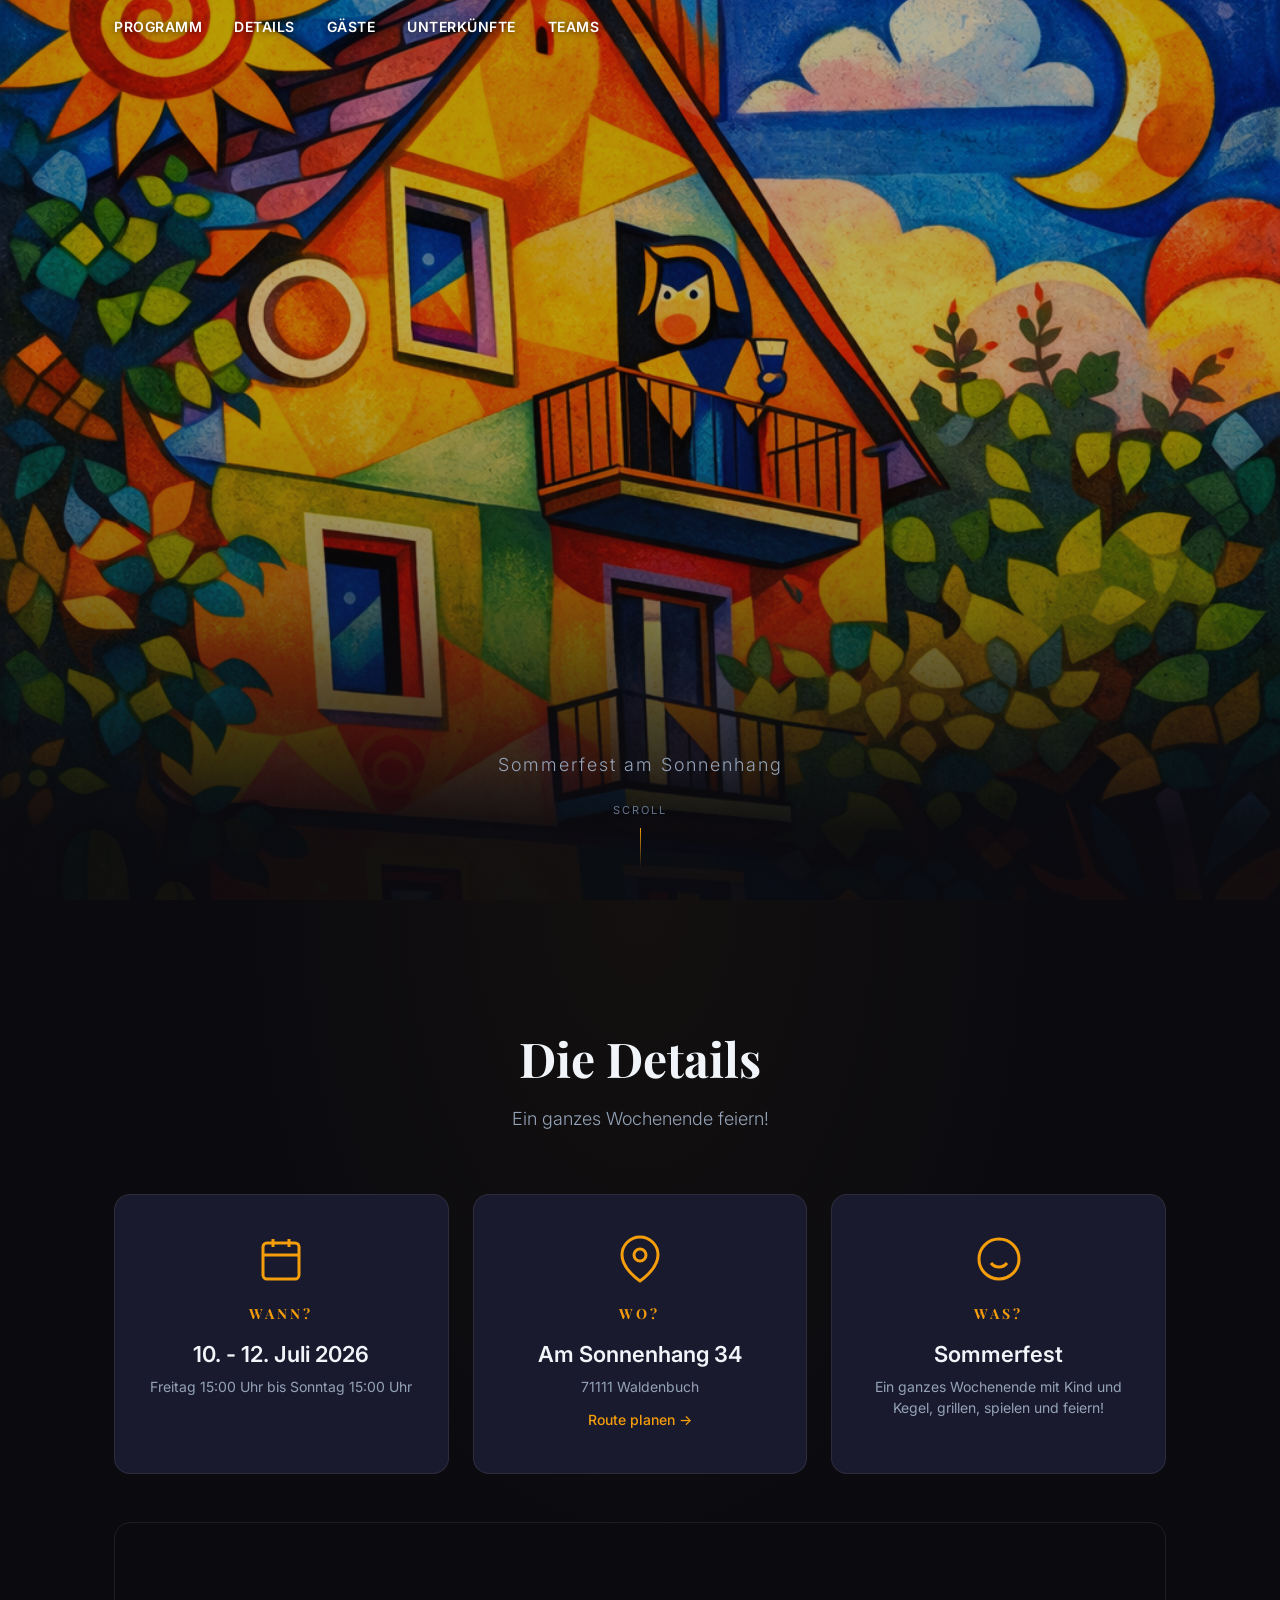
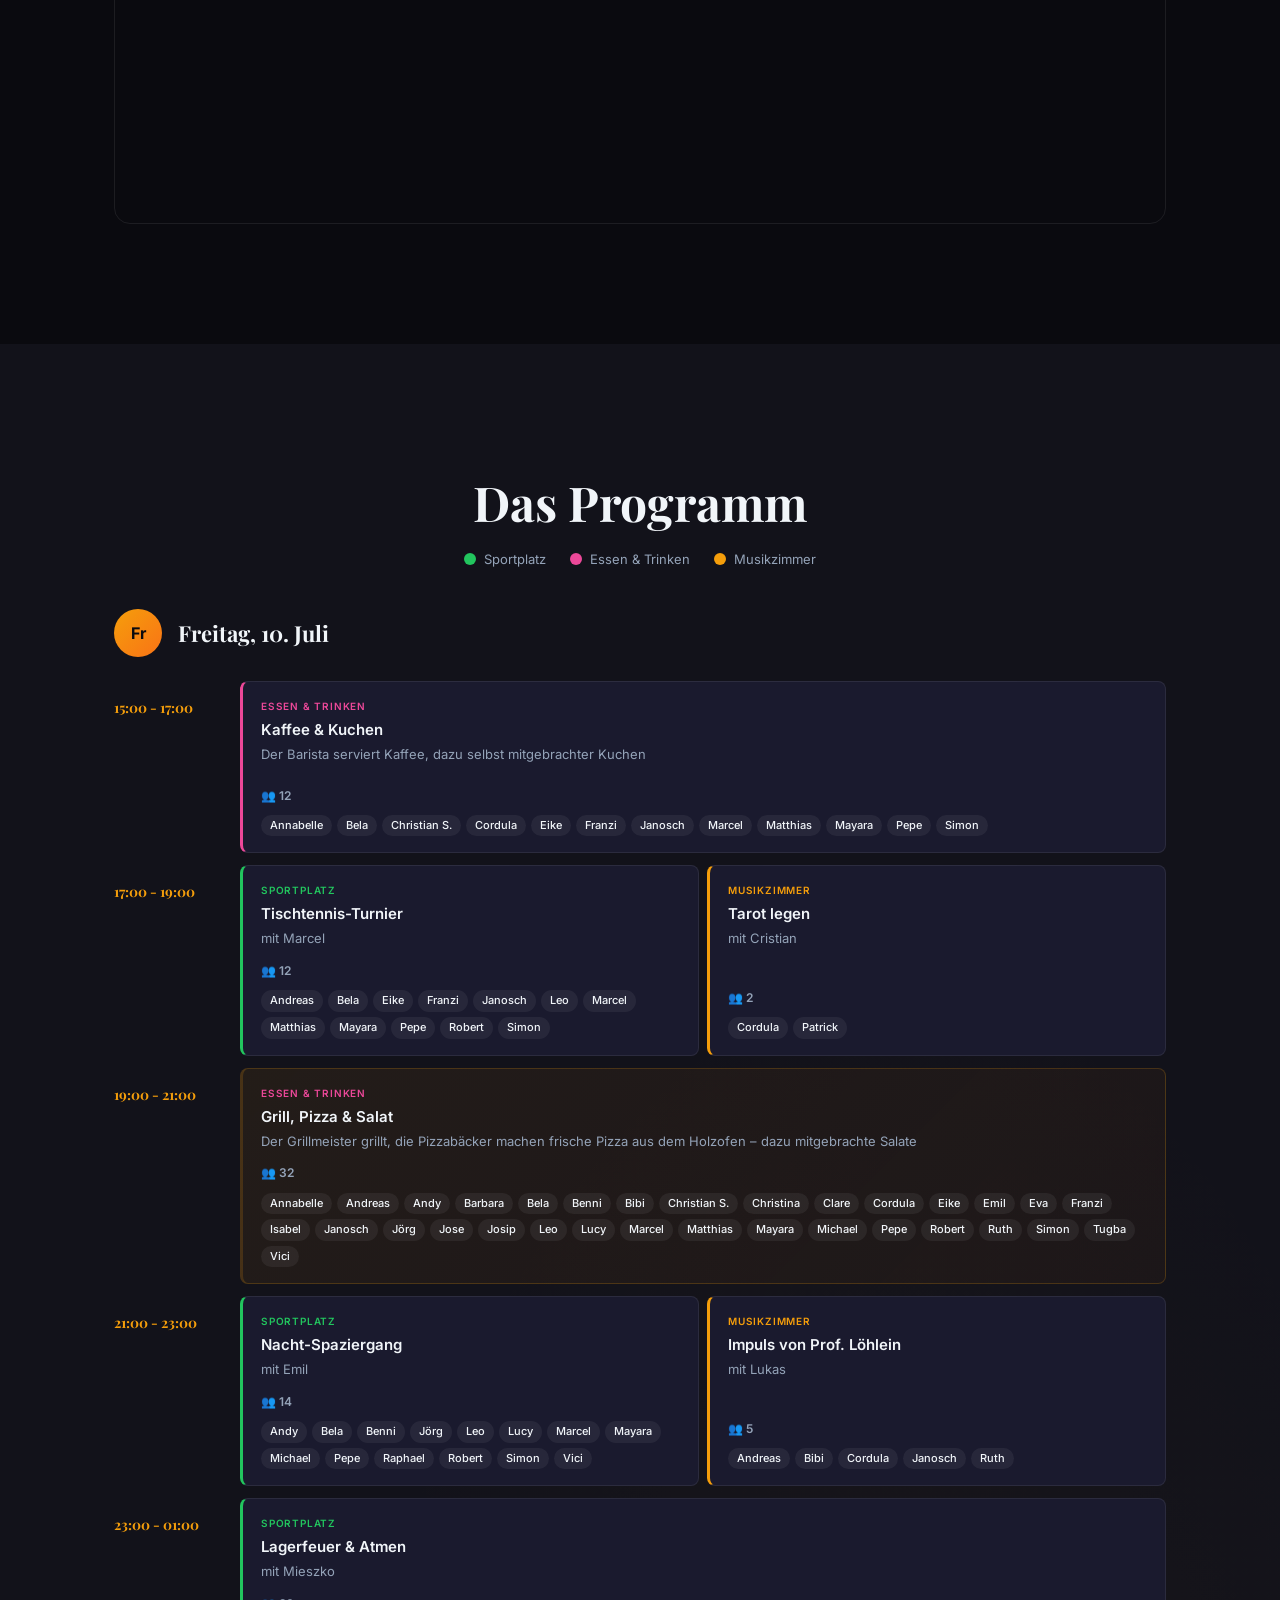
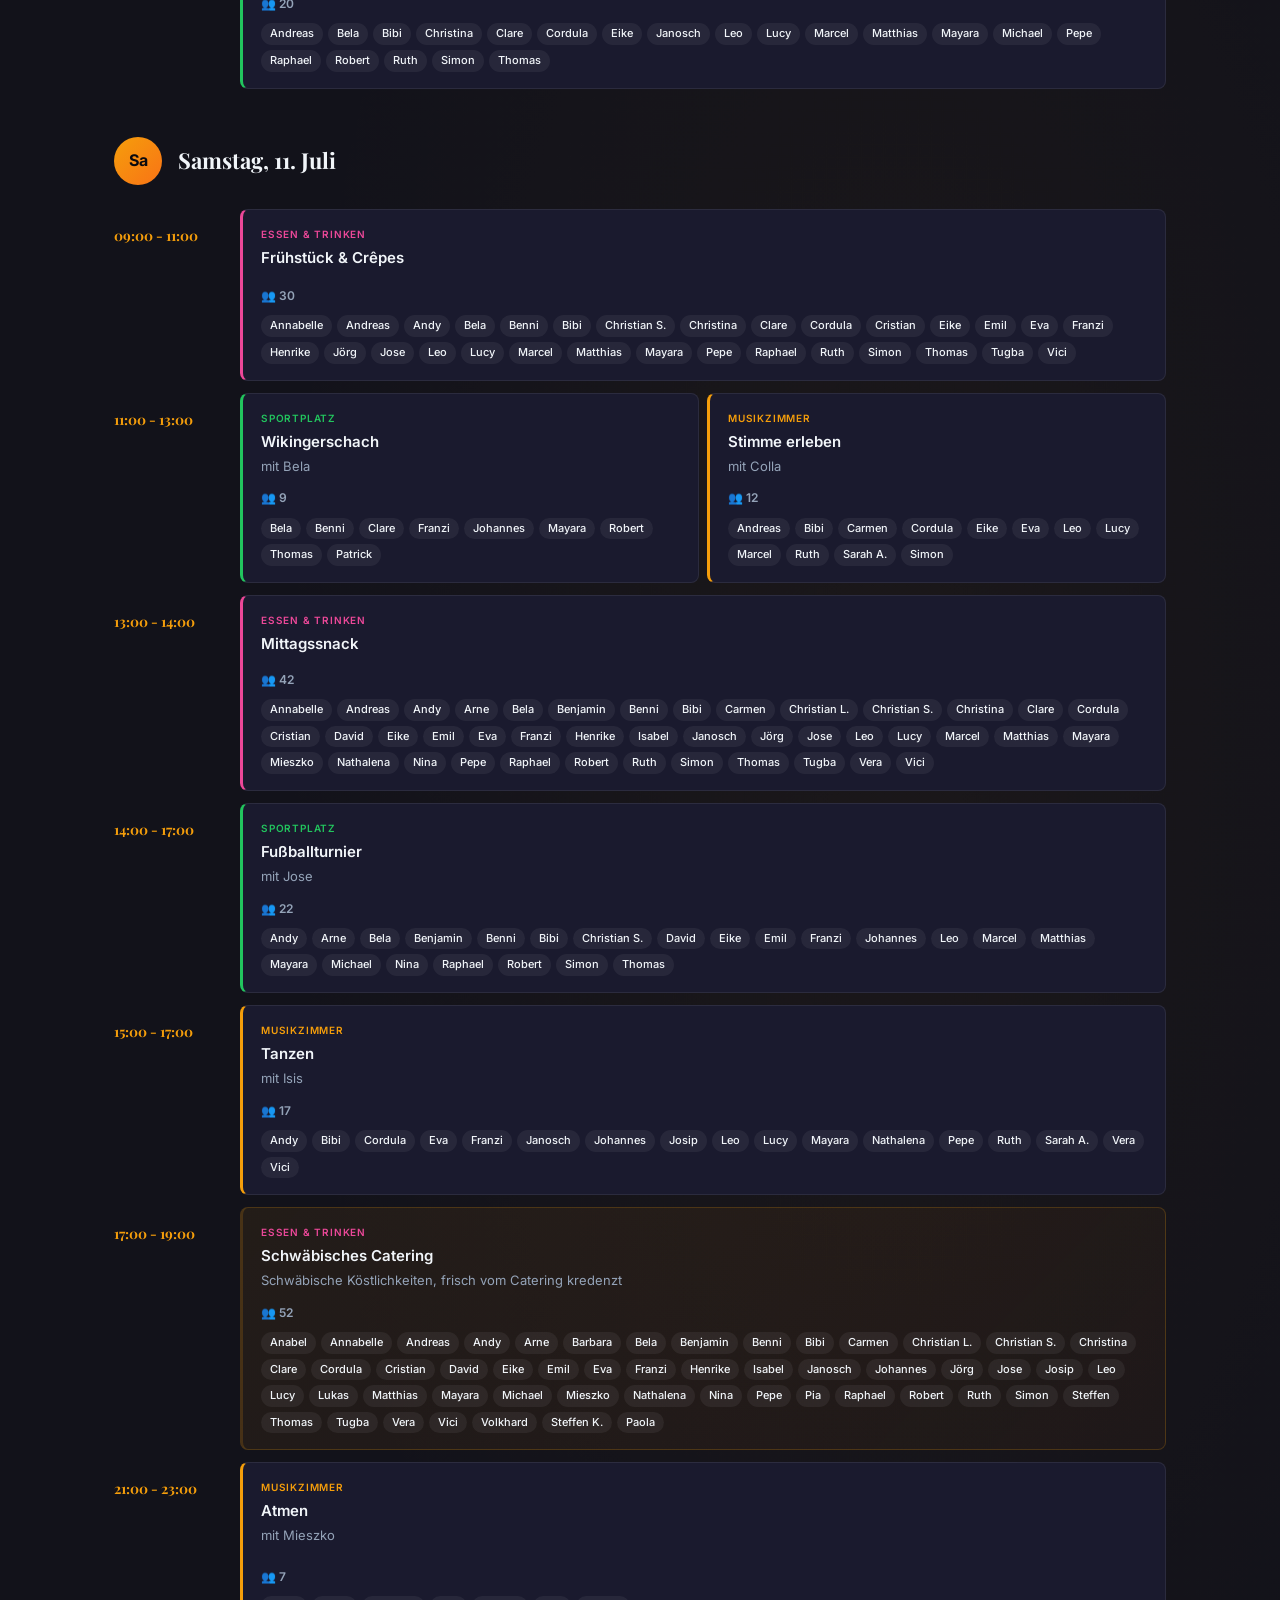
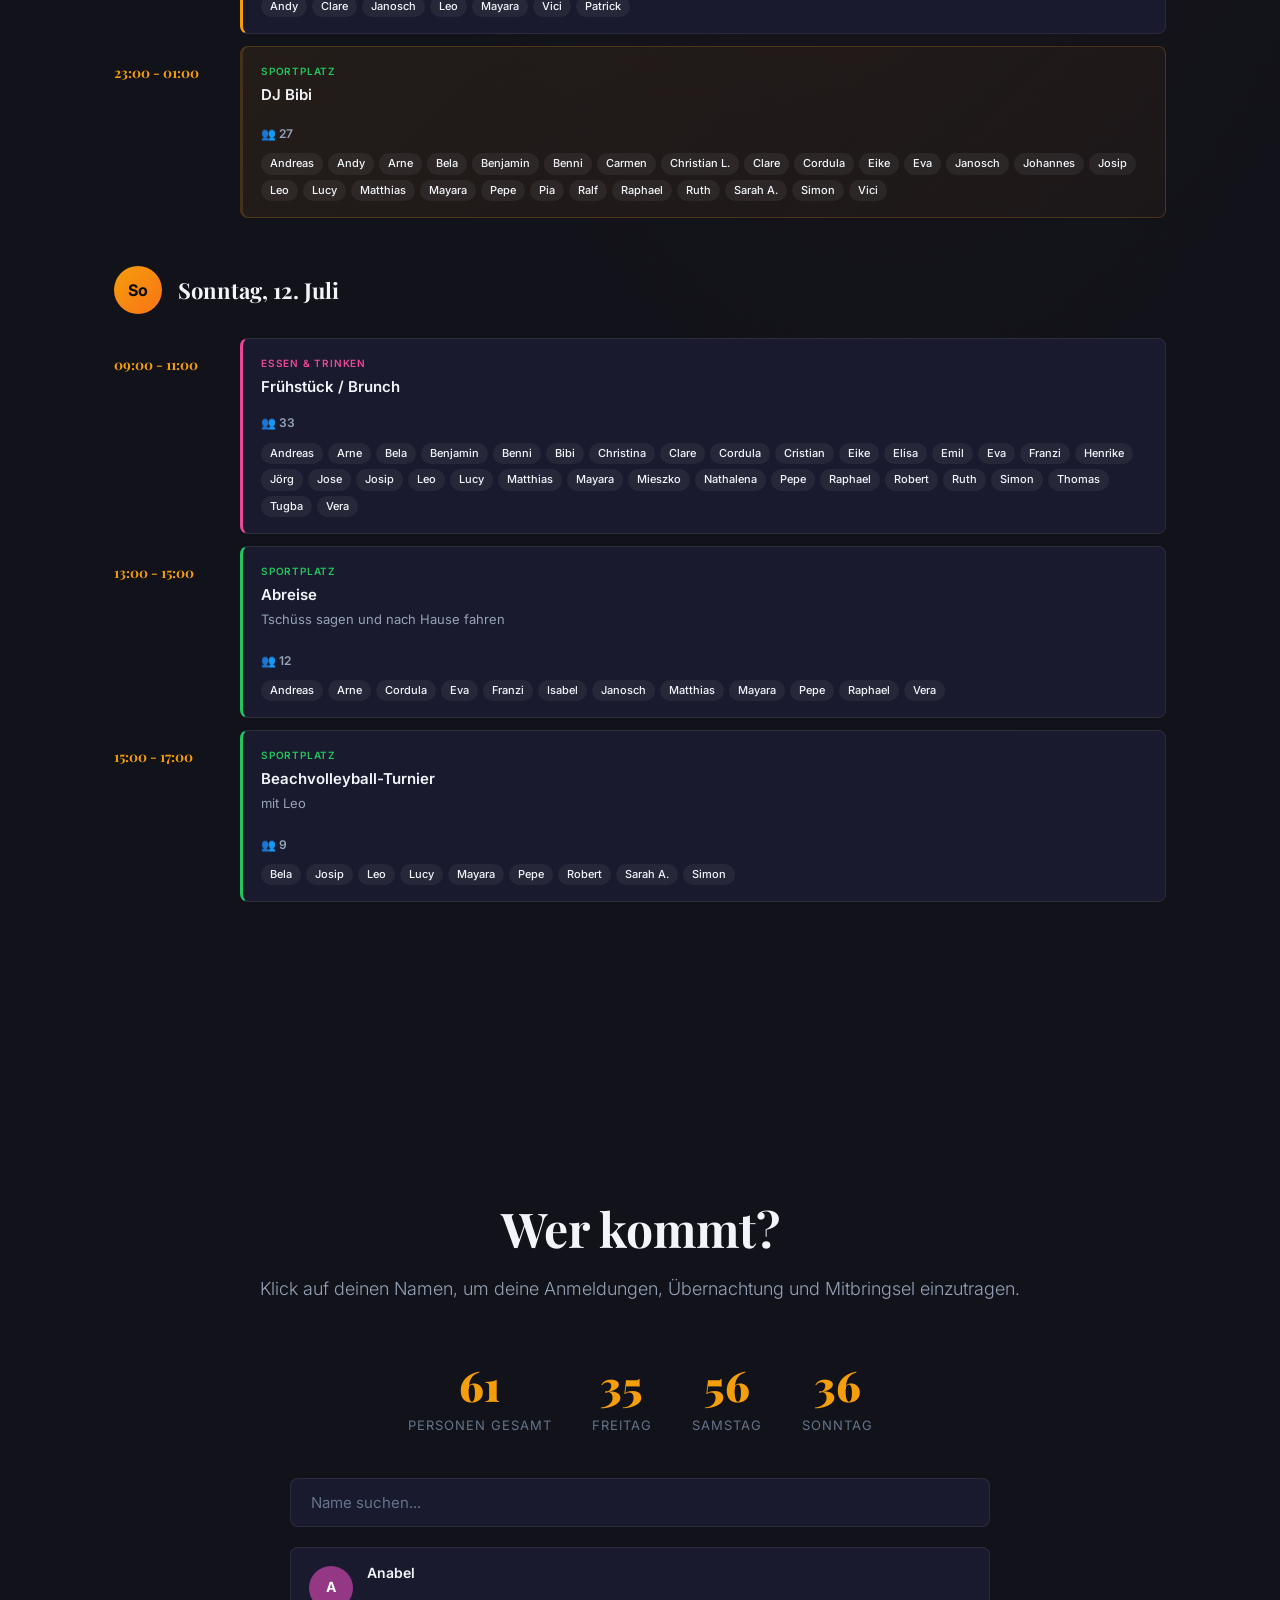
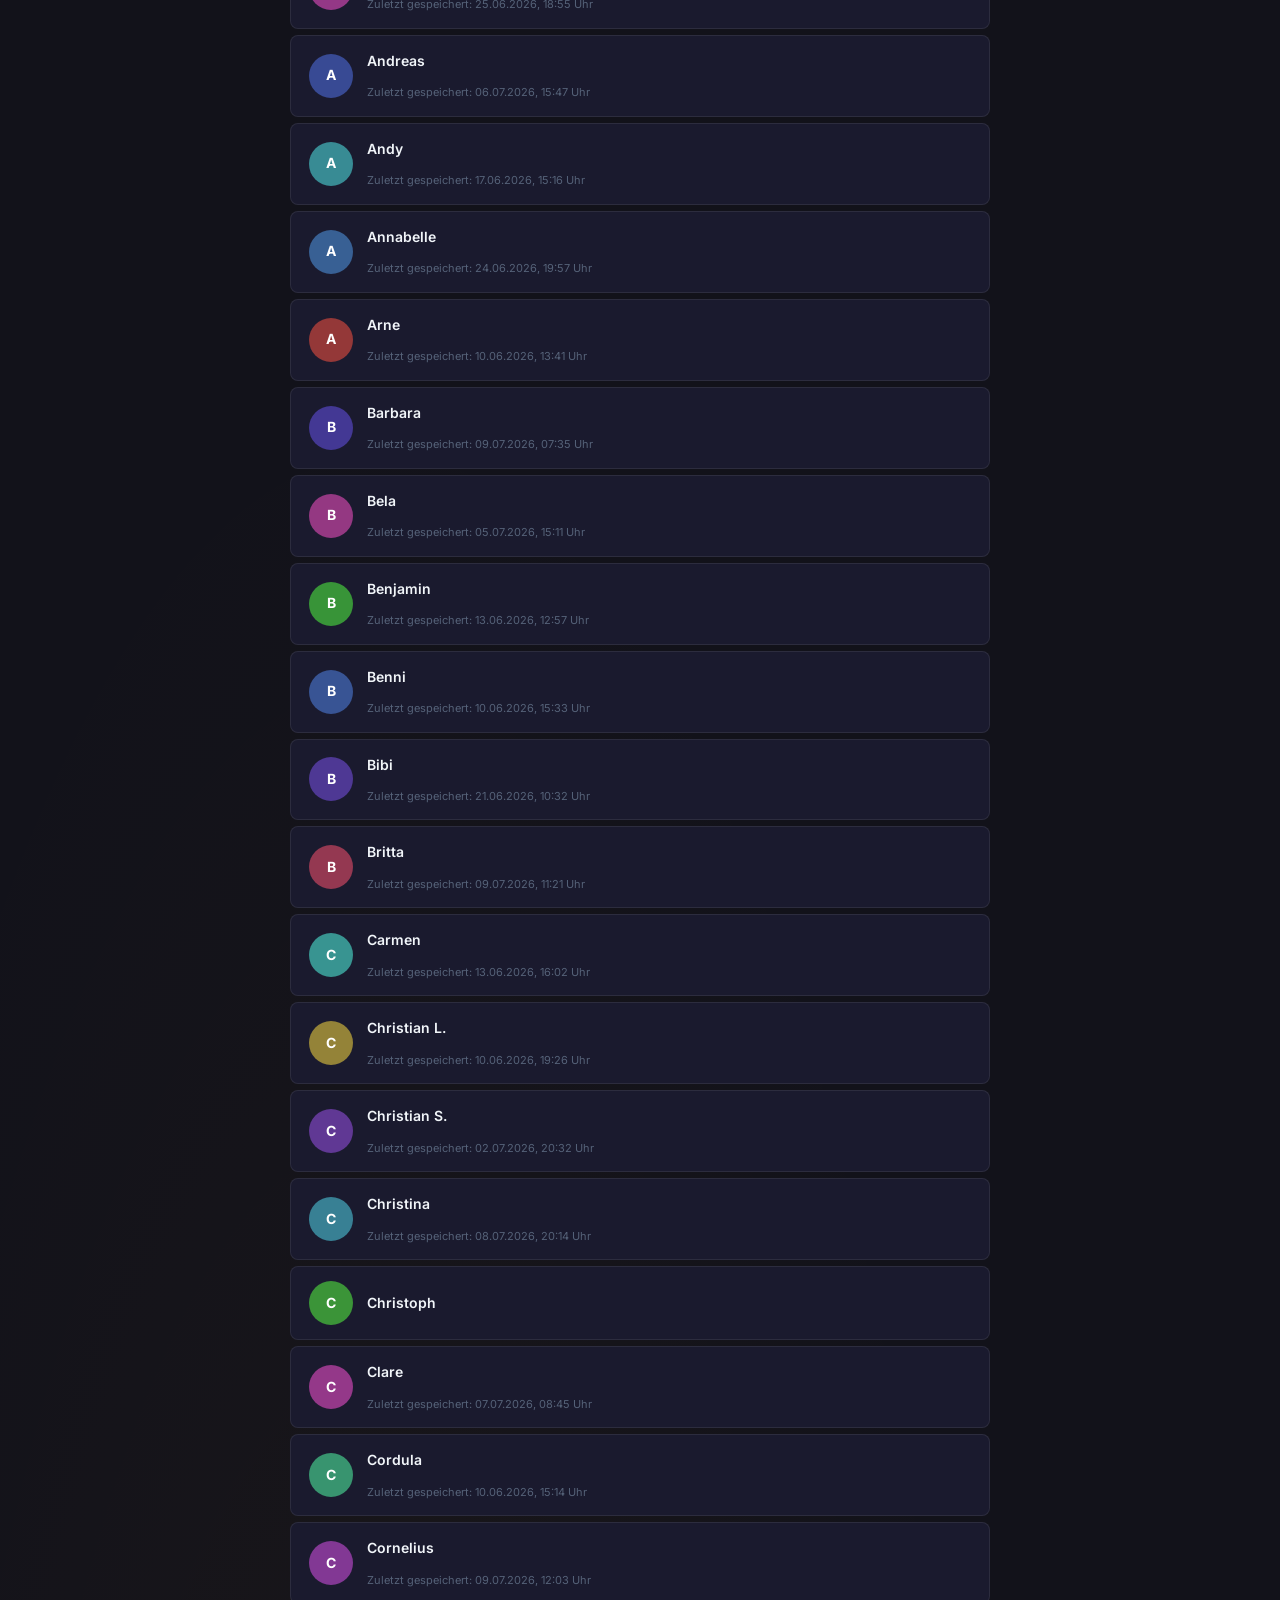
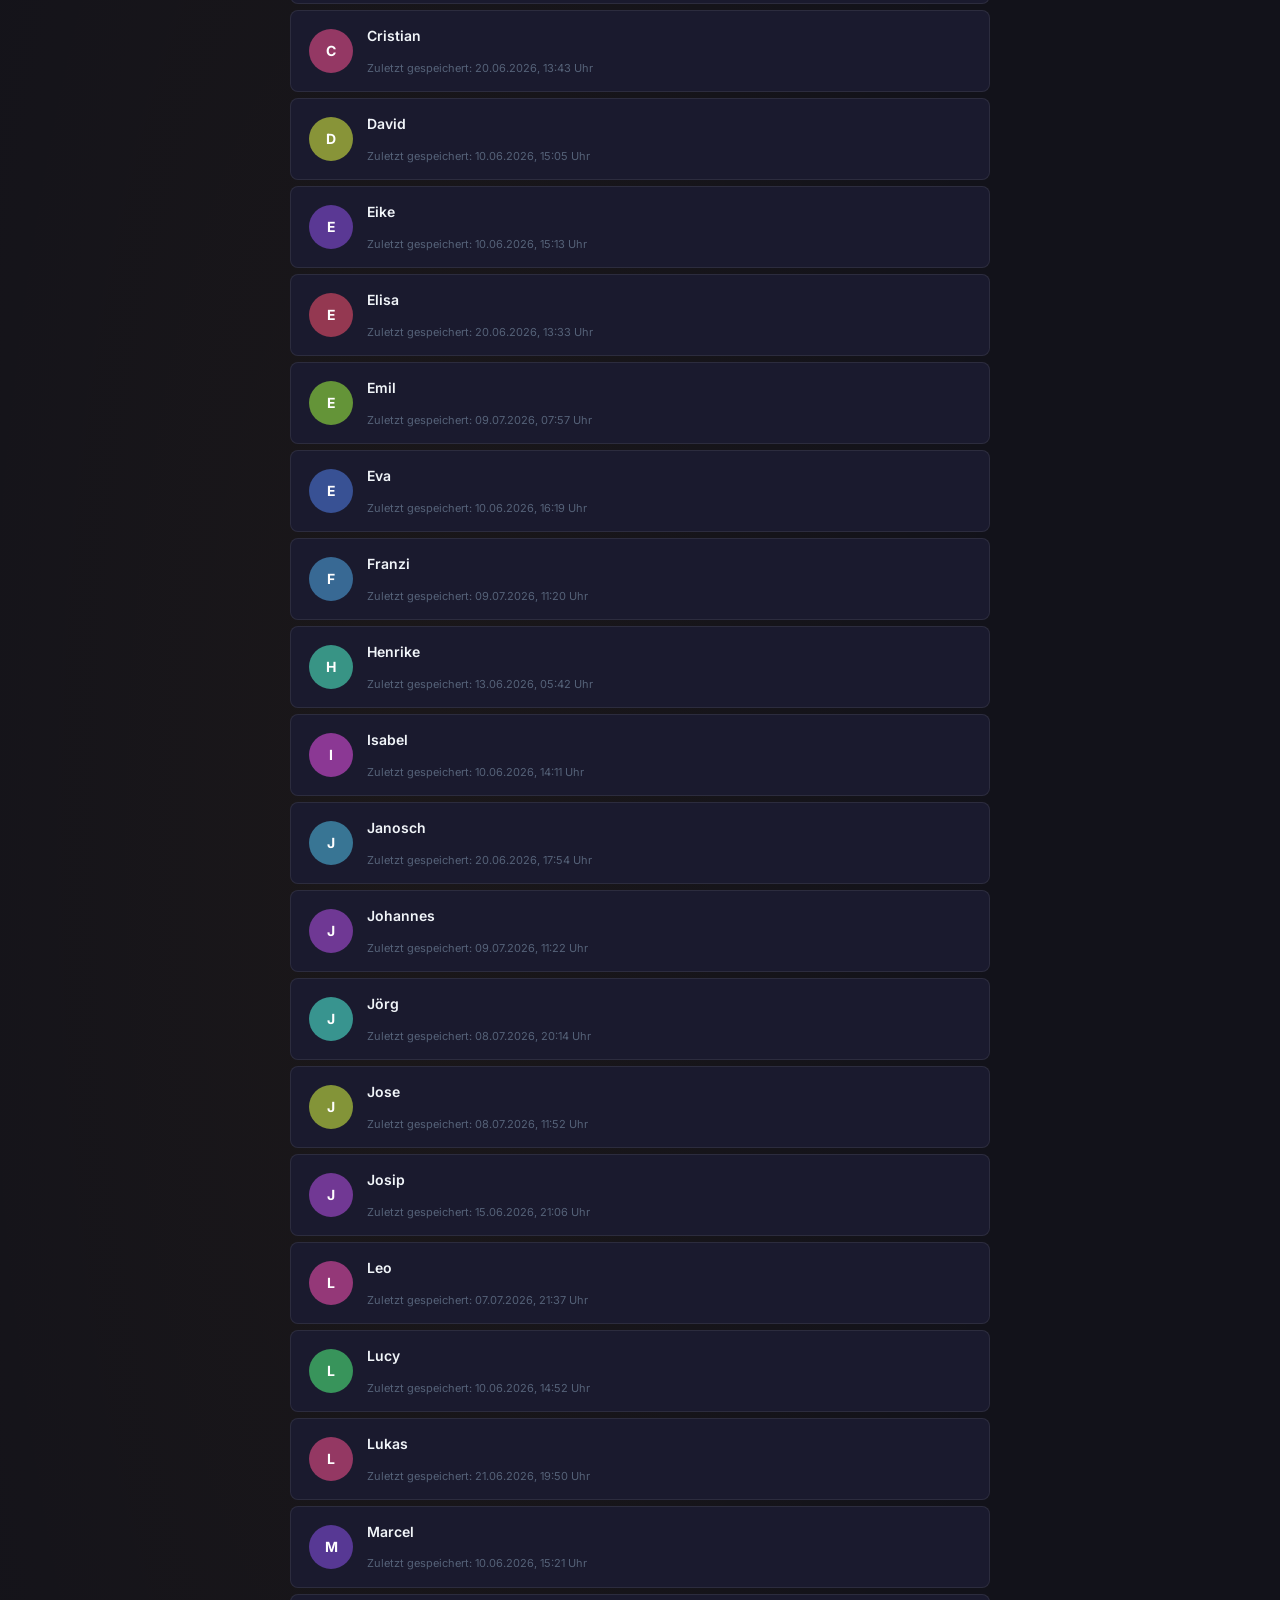
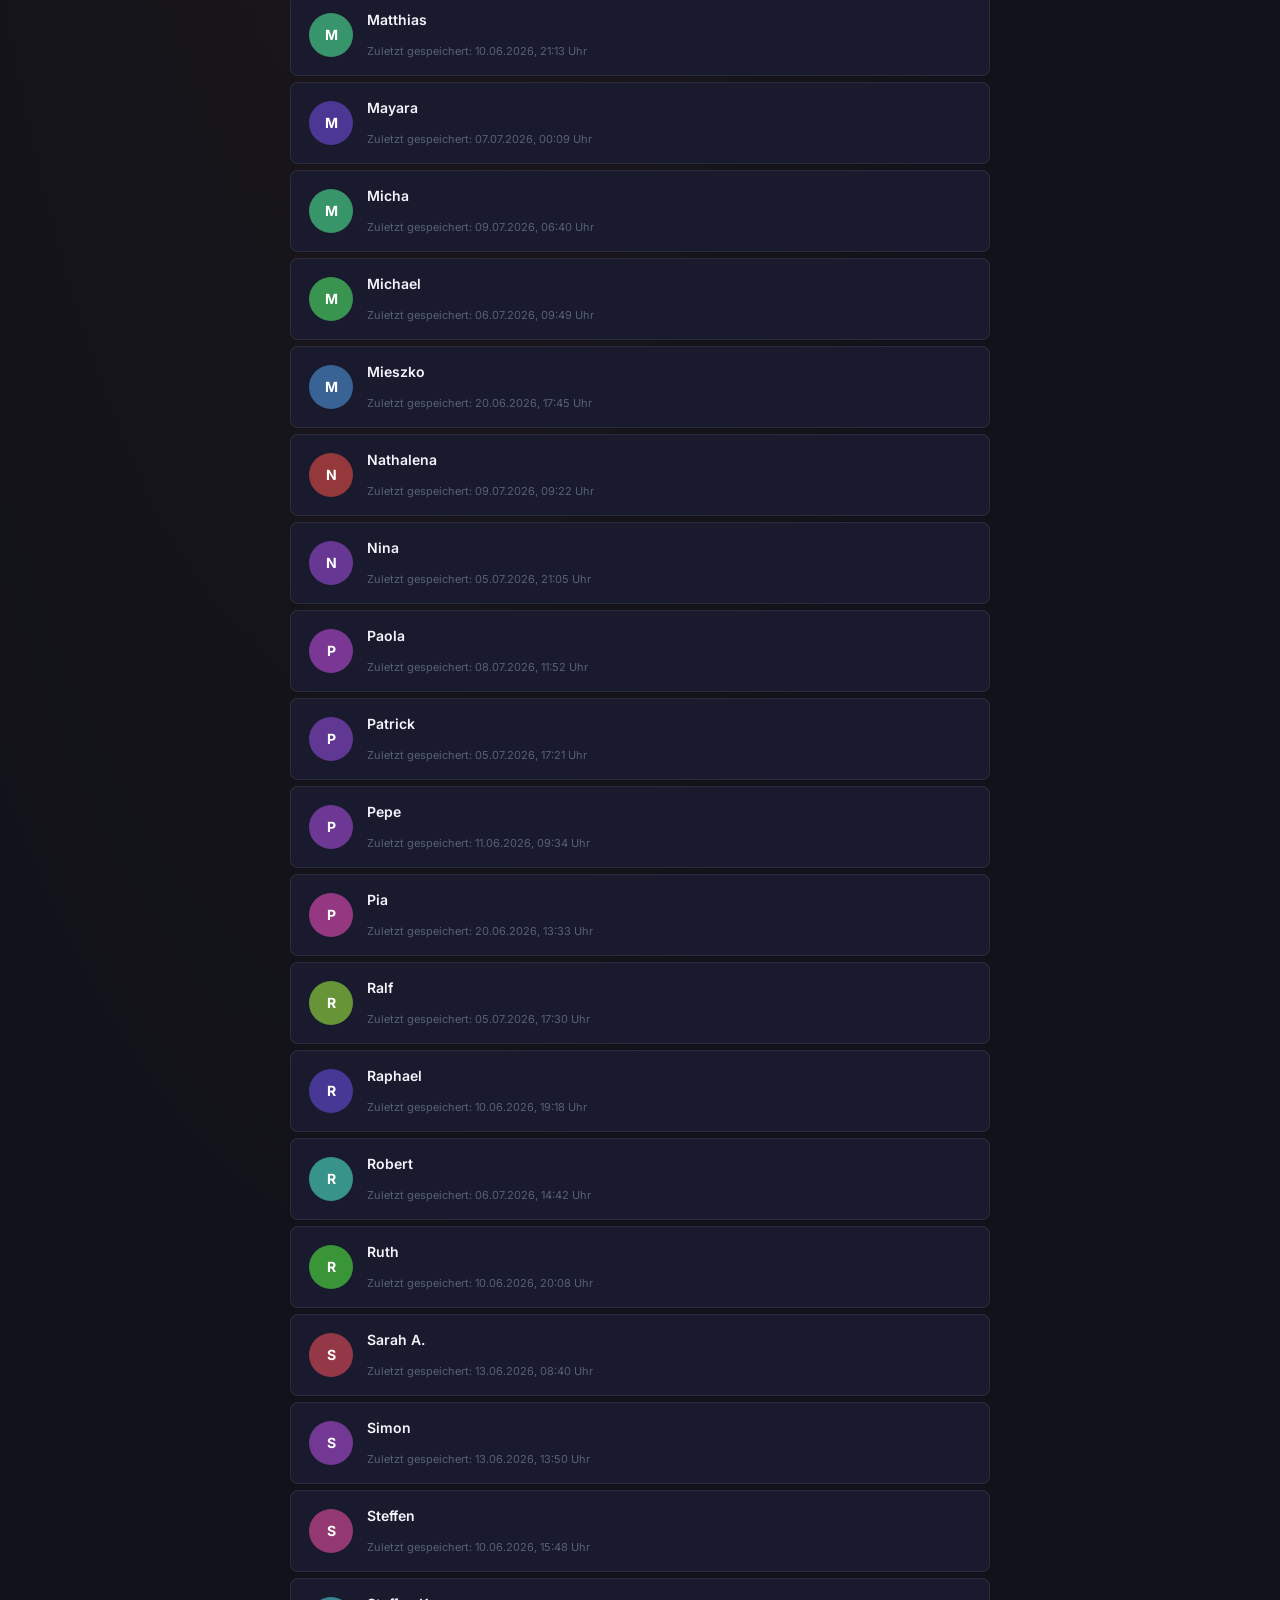
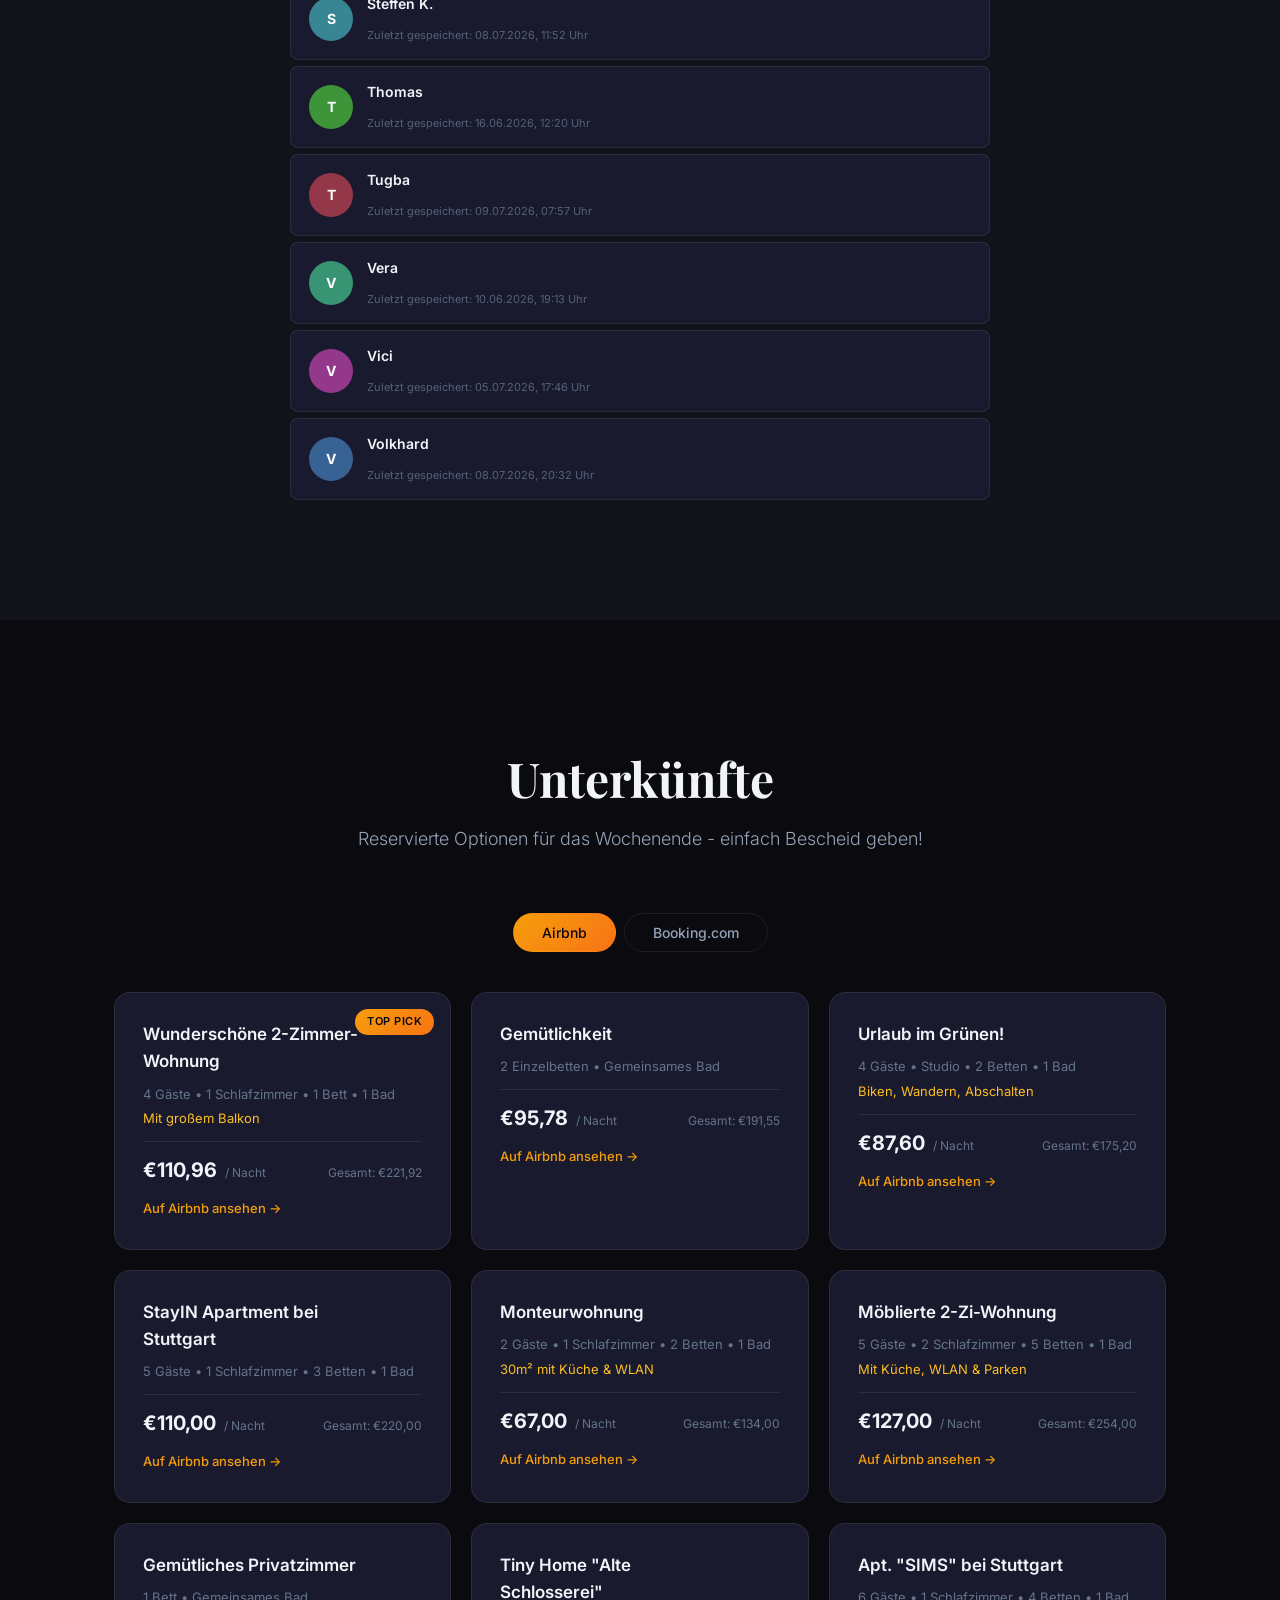
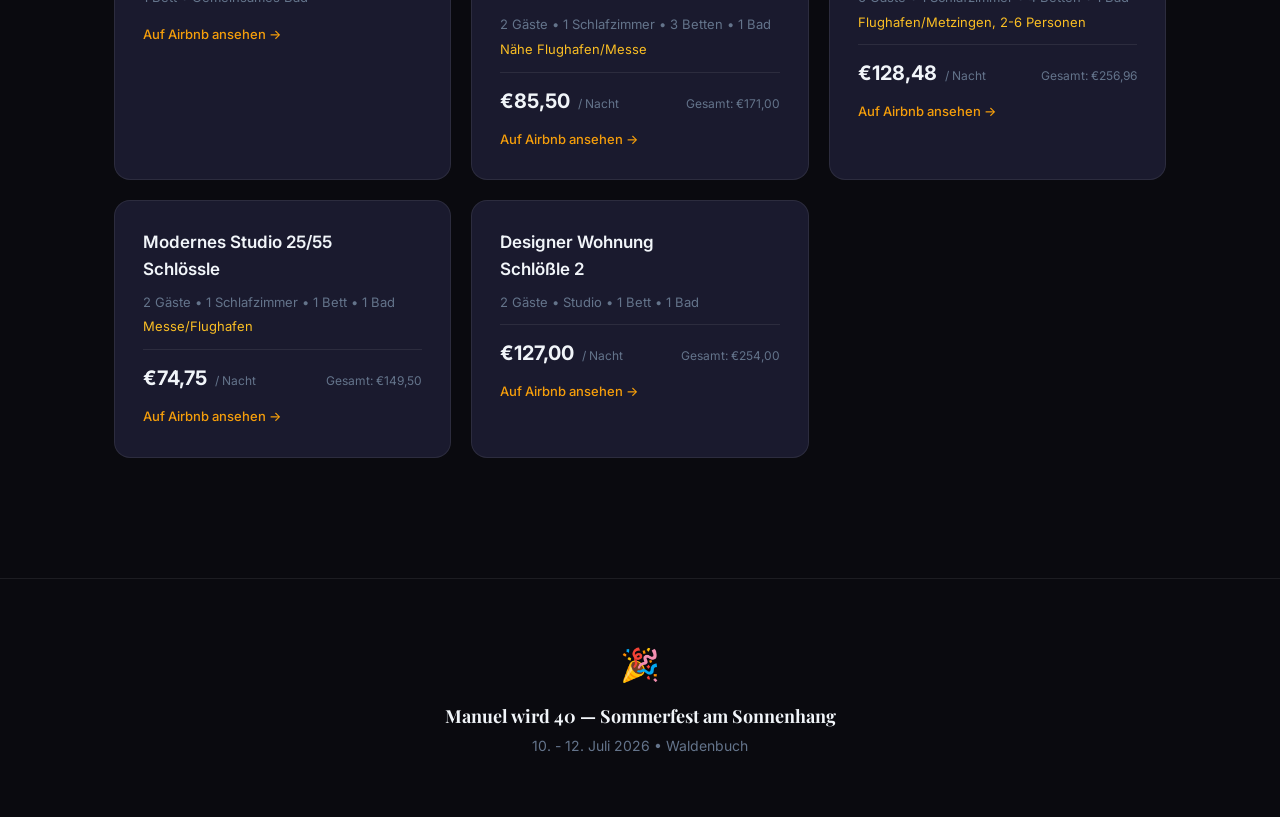
==== commit b2f8d2e1: "Team-Farben an echte Mützen angepasst + Cornelius aus DJ entfernt - Alle 11 Team-Farben auf die tats" ====
--- a/index.html
+++ b/index.html
@@ -11,7 +11,7 @@
 <link rel="preconnect" href="https://fonts.googleapis.com">
 <link rel="preconnect" href="https://fonts.gstatic.com" crossorigin>
 <link href="https://fonts.googleapis.com/css2?family=Playfair+Display:wght@400;700;900&family=Inter:wght@300;400;500;600&family=Dancing+Script:wght@700&display=swap" rel="stylesheet">
-<link rel="stylesheet" href="style.css?v=1784000000000">
+<link rel="stylesheet" href="style.css?v=1784100000000">
 </head>
 <body>
 <!-- Floating particles background -->
@@ -907,7 +907,7 @@
 // Programm & Anmeldungen
 // ============================================
 // ==== Rollen (pro Gast) ====
-const ROLE_BY_NAME = {"Leo": {"team": "Getränke", "color": "#e06666", "emoji": "🔴", "captain": "Leo", "role": "Barbiene", "level": "Captain", "tk": "Barbiene"}, "Andy": {"team": "Getränke", "color": "#e06666", "emoji": "🔴", "captain": "Leo", "role": "Barbiene", "level": "Senior", "tk": "Barbiene"}, "David": {"team": "Getränke", "color": "#e06666", "emoji": "🔴", "captain": "Leo", "role": "Barbiene", "level": "Junior", "tk": "Barbiene"}, "Robert": {"team": "Getränke", "color": "#e06666", "emoji": "🔴", "captain": "Leo", "role": "Caipirinha-Captain", "level": "", "tk": "Caipirinha-Captain"}, "Andreas": {"team": "Getränke", "color": "#e06666", "emoji": "🔴", "captain": "Leo", "role": "Weinverkoster", "level": "Senior", "tk": "Weinverkoster"}, "Arne": {"team": "Frühstück & Snack", "color": "#5a9bd4", "emoji": "🥞", "captain": "Lucy", "role": "Brötchenbabo", "level": "Senior", "tk": "Brötchenbabo"}, "Eva": {"team": "Getränke", "color": "#e06666", "emoji": "🔴", "captain": "Leo", "role": "Eiskaffeespezialist", "level": "", "tk": "Eiskaffeespezialist"}, "Thomas": {"team": "Getränke", "color": "#e06666", "emoji": "🔴", "captain": "Leo", "role": "Barista-Bengel", "level": "", "tk": "Barista-Bengel"}, "Matthias": {"team": "Essen", "color": "#e0a800", "emoji": "🟡", "captain": "Matthias", "role": "Grillgröße", "level": "Captain", "tk": "Grillgröße"}, "Eike": {"team": "Essen", "color": "#e0a800", "emoji": "🟡", "captain": "Matthias", "role": "Pizzabäcker", "level": "Senior", "tk": "Pizzabäcker"}, "Christina": {"team": "Feuer & Spezial", "color": "#8e7cc3", "emoji": "🟣", "captain": "Raphael", "role": "Crêpemeisterin", "level": "Senior", "tk": "Crêpier"}, "Benni": {"team": "Essen", "color": "#e0a800", "emoji": "🟡", "captain": "Matthias", "role": "Salatbefehlshaber", "level": "Senior", "tk": "Salatbefehlshaber"}, "Bibi": {"team": "Essen", "color": "#e0a800", "emoji": "🟡", "captain": "Matthias", "role": "Pizzabäcker", "level": "Junior", "tk": "Pizzabäcker"}, "Lucy": {"team": "Frühstück & Snack", "color": "#5a9bd4", "emoji": "🥞", "captain": "Lucy", "role": "Frühstücksfee", "level": "Captain", "tk": "Frühstücksfee"}, "Tugba": {"team": "Frühstück & Snack", "color": "#5a9bd4", "emoji": "🥞", "captain": "Lucy", "role": "Frühstücksfee", "level": "Junior", "tk": "Frühstücksfee"}, "Pepe": {"team": "Frühstück & Snack", "color": "#5a9bd4", "emoji": "🥞", "captain": "Lucy", "role": "Frühstücksabbau", "level": "", "tk": "Frühstücksabbau"}, "Christian S.": {"team": "Frühstück & Snack", "color": "#5a9bd4", "emoji": "🥞", "captain": "Lucy", "role": "Brötchenbabo", "level": "Junior", "tk": "Brötchenbabo"}, "Emil": {"team": "Frühstück & Snack", "color": "#5a9bd4", "emoji": "🥞", "captain": "Lucy", "role": "Eierspezialist", "level": "", "tk": "Eierspezialist"}, "Nathalena": {"team": "Frühstück & Snack", "color": "#5a9bd4", "emoji": "🥞", "captain": "Lucy", "role": "Mittagssnacker", "level": "Senior", "tk": "Mittagssnacker"}, "Jörg": {"team": "Frühstück & Snack", "color": "#5a9bd4", "emoji": "🥞", "captain": "Lucy", "role": "Mittagssnacker", "level": "Junior", "tk": "Mittagssnacker"}, "Isabel": {"team": "Küche & Ordnung", "color": "#3d7bb8", "emoji": "🔵", "captain": "Isabel", "role": "Küchenkappo", "level": "Captain", "tk": "Küchenkappo"}, "Henrike": {"team": "Küche & Ordnung", "color": "#3d7bb8", "emoji": "🔵", "captain": "Isabel", "role": "Besteckbataillon", "level": "Senior", "tk": "Besteckbataillon"}, "Mayara": {"team": "Küche & Ordnung", "color": "#3d7bb8", "emoji": "🔵", "captain": "Isabel", "role": "Spülstation", "level": "Senior", "tk": "Spülstation"}, "Jose": {"team": "Küche & Ordnung", "color": "#3d7bb8", "emoji": "🔵", "captain": "Isabel", "role": "Spülstation", "level": "Junior", "tk": "Spülstation"}, "Clare": {"team": "Küche & Ordnung", "color": "#3d7bb8", "emoji": "🔵", "captain": "Isabel", "role": "Spülstation", "level": "Junior", "tk": "Spülstation"}, "Annabelle": {"team": "Küche & Ordnung", "color": "#3d7bb8", "emoji": "🔵", "captain": "Isabel", "role": "Spülstation", "level": "Junior", "tk": "Spülstation"}, "Cordula": {"team": "Empfang & Orga", "color": "#6aa84f", "emoji": "🟢", "captain": "Cordula", "role": "Zeremonienmeister", "level": "Captain", "tk": "Zeremonienmeister"}, "Franzi": {"team": "Empfang & Orga", "color": "#6aa84f", "emoji": "🟢", "captain": "Cordula", "role": "Wichtelfee", "level": "", "tk": "Wichtelfee"}, "Ruth": {"team": "Empfang & Orga", "color": "#6aa84f", "emoji": "🟢", "captain": "Cordula", "role": "Empfangskomitee", "level": "Junior", "tk": "Empfangskomitee"}, "Volkhard": {"team": "Empfang & Orga", "color": "#6aa84f", "emoji": "🟢", "captain": "Cordula", "role": "Shuttle-Service-Chef", "level": "", "tk": "Shuttle-Service-Chef"}, "Simon": {"team": "Unterhaltung & Spiele", "color": "#e69138", "emoji": "🟠", "captain": "Simon", "role": "Rasender Reporter", "level": "Captain", "tk": "Rasender Reporter"}, "Raphael": {"team": "Feuer & Spezial", "color": "#8e7cc3", "emoji": "🟣", "captain": "Raphael", "role": "Team-Captain", "level": "Captain", "tk": "TeamCaptain"}, "Steffen": {"team": "Feuer & Spezial", "color": "#8e7cc3", "emoji": "🟣", "captain": "Raphael", "role": "Pyromane", "level": "", "tk": "Pyromane"}, "Janosch": {"team": "Feuer & Spezial", "color": "#8e7cc3", "emoji": "🟣", "captain": "Raphael", "role": "Crêpier", "level": "Junior", "tk": "Crêpier"}, "Patrick": {"team": "Feuer & Spezial", "color": "#8e7cc3", "emoji": "🟣", "captain": "Raphael", "role": "Bademeister", "level": "Senior", "tk": "Bademeister"}, "Nina": {"team": "Feuer & Spezial", "color": "#8e7cc3", "emoji": "🟣", "captain": "Raphael", "role": "Bademeister", "level": "Junior", "tk": "Bademeister"}, "Cristian": {"team": "Buffet", "color": "#cccccc", "emoji": "⚪", "captain": "Cristian", "role": "Buffet Samurai", "level": "Captain", "tk": "Buffet-Helferchen"}, "Bela": {"team": "Buffet", "color": "#cccccc", "emoji": "⚪", "captain": "Cristian", "role": "Buffet-Helferchen", "level": "Senior", "tk": "Buffet-Helferchen"}, "Marcel": {"team": "Unterhaltung & Spiele", "color": "#e69138", "emoji": "🟠", "captain": "Simon", "role": "Dingpong", "level": "", "tk": "Dingpong"}, "Vici": {"team": "Buffet", "color": "#cccccc", "emoji": "⚪", "captain": "Cristian", "role": "Buffet-Helferchen", "level": "Junior", "tk": "Buffet-Helferchen"}, "Josip": {"team": "Sound & Technik", "color": "#888888", "emoji": "⚫", "captain": "Josip", "role": "Soundmeister", "level": "Captain", "tk": "Soundmeister"}, "Christoph": {"team": "Sound & Technik", "color": "#888888", "emoji": "⚫", "captain": "Josip", "role": "Soundmeister", "level": "Junior", "tk": "Soundmeister"}, "Mieszko": {"team": "Sound & Technik", "color": "#888888", "emoji": "⚫", "captain": "Josip", "role": "DJ", "level": "Senior", "tk": "DJ"}, "Cornelius": {"team": "Sound & Technik", "color": "#888888", "emoji": "⚫", "captain": "Josip", "role": "DJ", "level": "Junior", "tk": "DJ"}, "Elisa": {"team": "Joker 1", "color": "#b45f06", "emoji": "🟤", "captain": "Elisa", "role": "Joker", "level": "Captain", "tk": "Joker"}, "Anabel": {"team": "Joker 1", "color": "#b45f06", "emoji": "🟤", "captain": "Elisa", "role": "Joker", "level": "", "tk": "Joker"}, "Barbara": {"team": "Joker 1", "color": "#b45f06", "emoji": "🟤", "captain": "Elisa", "role": "Joker", "level": "", "tk": "Joker"}, "Carmen": {"team": "Buffet", "color": "#cccccc", "emoji": "⚪", "captain": "Cristian", "role": "Buffet-Helferchen", "level": "Junior", "tk": "Buffet-Helferchen"}, "Christian L.": {"team": "Unterhaltung & Spiele", "color": "#e69138", "emoji": "🟠", "captain": "Simon", "role": "Casino-Kätzchen", "level": "Junior", "tk": "Casino-Kätzchen"}, "Lukas": {"team": "Joker 1", "color": "#b45f06", "emoji": "🟤", "captain": "Elisa", "role": "Joker", "level": "", "tk": "Joker"}, "Michael": {"team": "Joker 1", "color": "#b45f06", "emoji": "🟤", "captain": "Elisa", "role": "Joker", "level": "", "tk": "Joker"}, "Benjamin": {"team": "Joker 2", "color": "#9a9a9a", "emoji": "🩶", "captain": "Benjamin", "role": "Joker", "level": "Captain", "tk": "Joker"}, "Johannes": {"team": "Joker 2", "color": "#9a9a9a", "emoji": "🩶", "captain": "Benjamin", "role": "Joker", "level": "", "tk": "Joker"}, "Pia": {"team": "Joker 2", "color": "#9a9a9a", "emoji": "🩶", "captain": "Benjamin", "role": "Joker", "level": "", "tk": "Joker"}, "Ralf": {"team": "Unterhaltung & Spiele", "color": "#e69138", "emoji": "🟠", "captain": "Simon", "role": "Rasender Reporter", "level": "Junior", "tk": "Rasender Reporter"}, "Sarah A.": {"team": "Joker 2", "color": "#9a9a9a", "emoji": "🩶", "captain": "Benjamin", "role": "Joker", "level": "", "tk": "Joker"}, "Vera": {"team": "Joker 2", "color": "#9a9a9a", "emoji": "🩶", "captain": "Benjamin", "role": "Joker", "level": "", "tk": "Joker"}, "Steffen K.": {"team": "Getränke", "color": "#e06666", "emoji": "🔴", "captain": "Leo", "role": "Weinverkoster", "level": "Junior", "tk": "Weinverkoster"}, "Micha": {"team": "Joker 1", "color": "#b45f06", "emoji": "🟤", "captain": "Elisa", "role": "Joker", "level": "", "tk": "Joker"}, "Britta": {"team": "Joker 1", "color": "#b45f06", "emoji": "🟤", "captain": "Elisa", "role": "Joker", "level": "", "tk": "Joker"}};
+const ROLE_BY_NAME = {"Leo": {"team": "Getränke", "color": "#d21f26", "emoji": "🔴", "captain": "Leo", "role": "Barbiene", "level": "Captain", "tk": "Barbiene"}, "Andy": {"team": "Getränke", "color": "#d21f26", "emoji": "🔴", "captain": "Leo", "role": "Barbiene", "level": "Senior", "tk": "Barbiene"}, "David": {"team": "Getränke", "color": "#d21f26", "emoji": "🔴", "captain": "Leo", "role": "Barbiene", "level": "Junior", "tk": "Barbiene"}, "Robert": {"team": "Getränke", "color": "#d21f26", "emoji": "🔴", "captain": "Leo", "role": "Caipirinha-Captain", "level": "", "tk": "Caipirinha-Captain"}, "Andreas": {"team": "Getränke", "color": "#d21f26", "emoji": "🔴", "captain": "Leo", "role": "Weinverkoster", "level": "Senior", "tk": "Weinverkoster"}, "Arne": {"team": "Frühstück & Snack", "color": "#6cbf3c", "emoji": "🥞", "captain": "Lucy", "role": "Brötchenbabo", "level": "Senior", "tk": "Brötchenbabo"}, "Eva": {"team": "Getränke", "color": "#d21f26", "emoji": "🔴", "captain": "Leo", "role": "Eiskaffeespezialist", "level": "", "tk": "Eiskaffeespezialist"}, "Thomas": {"team": "Getränke", "color": "#d21f26", "emoji": "🔴", "captain": "Leo", "role": "Barista-Bengel", "level": "", "tk": "Barista-Bengel"}, "Matthias": {"team": "Essen", "color": "#f2c200", "emoji": "🟡", "captain": "Matthias", "role": "Grillgröße", "level": "Captain", "tk": "Grillgröße"}, "Eike": {"team": "Essen", "color": "#f2c200", "emoji": "🟡", "captain": "Matthias", "role": "Pizzabäcker", "level": "Senior", "tk": "Pizzabäcker"}, "Christina": {"team": "Feuer & Spezial", "color": "#8e44ad", "emoji": "🟣", "captain": "Raphael", "role": "Crêpemeisterin", "level": "Senior", "tk": "Crêpier"}, "Benni": {"team": "Essen", "color": "#f2c200", "emoji": "🟡", "captain": "Matthias", "role": "Salatbefehlshaber", "level": "Senior", "tk": "Salatbefehlshaber"}, "Bibi": {"team": "Essen", "color": "#f2c200", "emoji": "🟡", "captain": "Matthias", "role": "Pizzabäcker", "level": "Junior", "tk": "Pizzabäcker"}, "Lucy": {"team": "Frühstück & Snack", "color": "#6cbf3c", "emoji": "🥞", "captain": "Lucy", "role": "Frühstücksfee", "level": "Captain", "tk": "Frühstücksfee"}, "Tugba": {"team": "Frühstück & Snack", "color": "#6cbf3c", "emoji": "🥞", "captain": "Lucy", "role": "Frühstücksfee", "level": "Junior", "tk": "Frühstücksfee"}, "Pepe": {"team": "Frühstück & Snack", "color": "#6cbf3c", "emoji": "🥞", "captain": "Lucy", "role": "Frühstücksabbau", "level": "", "tk": "Frühstücksabbau"}, "Christian S.": {"team": "Frühstück & Snack", "color": "#6cbf3c", "emoji": "🥞", "captain": "Lucy", "role": "Brötchenbabo", "level": "Junior", "tk": "Brötchenbabo"}, "Emil": {"team": "Frühstück & Snack", "color": "#6cbf3c", "emoji": "🥞", "captain": "Lucy", "role": "Eierspezialist", "level": "", "tk": "Eierspezialist"}, "Nathalena": {"team": "Frühstück & Snack", "color": "#6cbf3c", "emoji": "🥞", "captain": "Lucy", "role": "Mittagssnacker", "level": "Senior", "tk": "Mittagssnacker"}, "Jörg": {"team": "Frühstück & Snack", "color": "#6cbf3c", "emoji": "🥞", "captain": "Lucy", "role": "Mittagssnacker", "level": "Junior", "tk": "Mittagssnacker"}, "Isabel": {"team": "Küche & Ordnung", "color": "#1f4fd8", "emoji": "🔵", "captain": "Isabel", "role": "Küchenkappo", "level": "Captain", "tk": "Küchenkappo"}, "Henrike": {"team": "Küche & Ordnung", "color": "#1f4fd8", "emoji": "🔵", "captain": "Isabel", "role": "Besteckbataillon", "level": "Senior", "tk": "Besteckbataillon"}, "Mayara": {"team": "Küche & Ordnung", "color": "#1f4fd8", "emoji": "🔵", "captain": "Isabel", "role": "Spülstation", "level": "Senior", "tk": "Spülstation"}, "Jose": {"team": "Küche & Ordnung", "color": "#1f4fd8", "emoji": "🔵", "captain": "Isabel", "role": "Spülstation", "level": "Junior", "tk": "Spülstation"}, "Clare": {"team": "Küche & Ordnung", "color": "#1f4fd8", "emoji": "🔵", "captain": "Isabel", "role": "Spülstation", "level": "Junior", "tk": "Spülstation"}, "Annabelle": {"team": "Küche & Ordnung", "color": "#1f4fd8", "emoji": "🔵", "captain": "Isabel", "role": "Spülstation", "level": "Junior", "tk": "Spülstation"}, "Cordula": {"team": "Empfang & Orga", "color": "#2fa84a", "emoji": "🟢", "captain": "Cordula", "role": "Zeremonienmeister", "level": "Captain", "tk": "Zeremonienmeister"}, "Franzi": {"team": "Empfang & Orga", "color": "#2fa84a", "emoji": "🟢", "captain": "Cordula", "role": "Wichtelfee", "level": "", "tk": "Wichtelfee"}, "Ruth": {"team": "Empfang & Orga", "color": "#2fa84a", "emoji": "🟢", "captain": "Cordula", "role": "Empfangskomitee", "level": "Junior", "tk": "Empfangskomitee"}, "Volkhard": {"team": "Empfang & Orga", "color": "#2fa84a", "emoji": "🟢", "captain": "Cordula", "role": "Shuttle-Service-Chef", "level": "", "tk": "Shuttle-Service-Chef"}, "Simon": {"team": "Unterhaltung & Spiele", "color": "#ef8a1a", "emoji": "🟠", "captain": "Simon", "role": "Rasender Reporter", "level": "Captain", "tk": "Rasender Reporter"}, "Raphael": {"team": "Feuer & Spezial", "color": "#8e44ad", "emoji": "🟣", "captain": "Raphael", "role": "Team-Captain", "level": "Captain", "tk": "TeamCaptain"}, "Steffen": {"team": "Feuer & Spezial", "color": "#8e44ad", "emoji": "🟣", "captain": "Raphael", "role": "Pyromane", "level": "", "tk": "Pyromane"}, "Janosch": {"team": "Feuer & Spezial", "color": "#8e44ad", "emoji": "🟣", "captain": "Raphael", "role": "Crêpier", "level": "Junior", "tk": "Crêpier"}, "Patrick": {"team": "Feuer & Spezial", "color": "#8e44ad", "emoji": "🟣", "captain": "Raphael", "role": "Bademeister", "level": "Senior", "tk": "Bademeister"}, "Nina": {"team": "Feuer & Spezial", "color": "#8e44ad", "emoji": "🟣", "captain": "Raphael", "role": "Bademeister", "level": "Junior", "tk": "Bademeister"}, "Cristian": {"team": "Buffet", "color": "#e2e2e2", "emoji": "⚪", "captain": "Cristian", "role": "Buffet Samurai", "level": "Captain", "tk": "Buffet-Helferchen"}, "Bela": {"team": "Buffet", "color": "#e2e2e2", "emoji": "⚪", "captain": "Cristian", "role": "Buffet-Helferchen", "level": "Senior", "tk": "Buffet-Helferchen"}, "Marcel": {"team": "Unterhaltung & Spiele", "color": "#ef8a1a", "emoji": "🟠", "captain": "Simon", "role": "Dingpong", "level": "", "tk": "Dingpong"}, "Vici": {"team": "Buffet", "color": "#e2e2e2", "emoji": "⚪", "captain": "Cristian", "role": "Buffet-Helferchen", "level": "Junior", "tk": "Buffet-Helferchen"}, "Josip": {"team": "Sound & Technik", "color": "#2b2b2b", "emoji": "⚫", "captain": "Josip", "role": "Soundmeister", "level": "Captain", "tk": "Soundmeister"}, "Christoph": {"team": "Sound & Technik", "color": "#2b2b2b", "emoji": "⚫", "captain": "Josip", "role": "Soundmeister", "level": "Junior", "tk": "Soundmeister"}, "Mieszko": {"team": "Sound & Technik", "color": "#2b2b2b", "emoji": "⚫", "captain": "Josip", "role": "DJ", "level": "Senior", "tk": "DJ"}, "Elisa": {"team": "Joker 1", "color": "#ef7fb0", "emoji": "🩷", "captain": "Elisa", "role": "Joker", "level": "Captain", "tk": "Joker"}, "Anabel": {"team": "Joker 1", "color": "#ef7fb0", "emoji": "🩷", "captain": "Elisa", "role": "Joker", "level": "", "tk": "Joker"}, "Barbara": {"team": "Joker 1", "color": "#ef7fb0", "emoji": "🩷", "captain": "Elisa", "role": "Joker", "level": "", "tk": "Joker"}, "Carmen": {"team": "Buffet", "color": "#e2e2e2", "emoji": "⚪", "captain": "Cristian", "role": "Buffet-Helferchen", "level": "Junior", "tk": "Buffet-Helferchen"}, "Christian L.": {"team": "Unterhaltung & Spiele", "color": "#ef8a1a", "emoji": "🟠", "captain": "Simon", "role": "Casino-Kätzchen", "level": "Junior", "tk": "Casino-Kätzchen"}, "Lukas": {"team": "Joker 1", "color": "#ef7fb0", "emoji": "🩷", "captain": "Elisa", "role": "Joker", "level": "", "tk": "Joker"}, "Michael": {"team": "Joker 1", "color": "#ef7fb0", "emoji": "🩷", "captain": "Elisa", "role": "Joker", "level": "", "tk": "Joker"}, "Benjamin": {"team": "Joker 2", "color": "#1f6b3b", "emoji": "🟢", "captain": "Benjamin", "role": "Joker", "level": "Captain", "tk": "Joker"}, "Johannes": {"team": "Joker 2", "color": "#1f6b3b", "emoji": "🟢", "captain": "Benjamin", "role": "Joker", "level": "", "tk": "Joker"}, "Pia": {"team": "Joker 2", "color": "#1f6b3b", "emoji": "🟢", "captain": "Benjamin", "role": "Joker", "level": "", "tk": "Joker"}, "Ralf": {"team": "Unterhaltung & Spiele", "color": "#ef8a1a", "emoji": "🟠", "captain": "Simon", "role": "Rasender Reporter", "level": "Junior", "tk": "Rasender Reporter"}, "Sarah A.": {"team": "Joker 2", "color": "#1f6b3b", "emoji": "🟢", "captain": "Benjamin", "role": "Joker", "level": "", "tk": "Joker"}, "Vera": {"team": "Joker 2", "color": "#1f6b3b", "emoji": "🟢", "captain": "Benjamin", "role": "Joker", "level": "", "tk": "Joker"}, "Steffen K.": {"team": "Getränke", "color": "#d21f26", "emoji": "🔴", "captain": "Leo", "role": "Weinverkoster", "level": "Junior", "tk": "Weinverkoster"}, "Micha": {"team": "Joker 1", "color": "#ef7fb0", "emoji": "🩷", "captain": "Elisa", "role": "Joker", "level": "", "tk": "Joker"}, "Britta": {"team": "Joker 1", "color": "#ef7fb0", "emoji": "🩷", "captain": "Elisa", "role": "Joker", "level": "", "tk": "Joker"}};
 const ROLE_TASKS = {"Barbiene": ["Kühle Getränke an der Bar bereitstellen", "Leergut in die Garage bringen", "Kühlwagen mit frischen Getränken auffüllen"], "Caipirinha-Captain": ["Sa-Abend die Caipirinhas vorbereiten", "Sorgt, dass jeder der will einen bekommt", "Wäscht die Caipirinha-Gläser ab"], "Weinverkoster": ["Hat den Schlüssel zum Weinkeller", "Versorgt die Weintrinker", "Spült am Schluss die Weingläser"], "Eiskaffeespezialist": ["Weiß, wo das Vanilleeis versteckt ist", "Arbeitet mit dem Barista zusammen", "Versorgt alle mit Eiskaffee"], "Barista-Bengel": ["Hat die Kaffeemaschine im Blick", "Füllt Wasser nach", "Sorgt, dass alle mit Koffein versorgt sind"], "Grillgröße": ["Sorgt für genug Grillgut", "Hat die Gasflasche im Griff", "Betreut auch die vegetarischen Gäste"], "Pizzabäcker": ["Beste Pizza nördlich vom Äquator", "Heizt den Pizzaofen ein", "Versteht die Kunst des Pizzateigs"], "Salatbefehlshaber": ["Koordiniert den Salatbefehl am Freitag", "Sorgt, dass die Reste unter die Leute kommen", "Hält die Kühlkette ein & empfiehlt den richtigen Salat"], "Kuchenkönigin": ["Kuchen Fr-Mittag aufs Buffet", "Um 17 Uhr in den Keller", "Reste übers Wochenende ans Volk"], "Frühstücksfee": ["Sa & So um 8 Uhr Frühstück aufstellen", "Schaut, dass für jeden was dabei ist", "Um 11 Uhr abräumen & Kühlkette halten"], "Brötchenbabo": ["Holt Sa & So früh die Brötchen", "Verstaut Backwaren sachgerecht", "Motiviert Gäste, So Backwaren mitzunehmen"], "Eierspezialist": ["Eierspeisen Sa & So morgens", "Räumt die Reste ab", "Sorgt, dass sie wegkommen"], "Mittagssnacker": ["Butterbrezeln & Äpfel Sa 13 Uhr aufstellen", "Informiert die Gäste über den Snack", "Um 15 Uhr wieder in den Keller"], "Küchenkappo": ["Hält Ordnung in der Küche", "Räumt auf", "Weist die zurecht, die Sauerei machen"], "Besteckbataillon": ["Beklebt das Besteck mit Namensschildern", "Sorgt, dass Gäste Besteck bekommen", "Sammelt benutztes Besteck ein & bringt es zur Spülstation"], "Spülstation": ["Hält die Spülstation im Keller am Laufen", "Sorgt für sauberes Geschirr & Besteck", "Hält den Spülbereich sauber und ordentlich"], "Zeremonienmeister": ["Hat Ablauf & Zeit im Blick", "Erinnert an den Ablaufplan", "Koordiniert & betreut die Vortragenden"], "Empfangskomitee": ["Gibt jedem Gast sein Namensschild", "Erklärt jedem seine Rolle", "Führt in die Kunst des Wichtelns ein"], "Shuttle-Service-Chef": ["Fährt Gäste ohne Auto in ihre Wohnung", "Holt Gäste vom Bahnhof ab", "Koordiniert Fahrgemeinschaften & Abfahrtszeiten"], "Rasender Reporter": ["Macht Fotos & Videos für die Nachwelt", "Motiviert Gäste, gut auszusehen", "Erstellt am Ende ein Highlight-Reel"], "Casino-Kätzchen": ["Erklärt die Spielregeln", "Sorgt für Ordnung am Spieltisch", "Hat das letzte Wort bei Unklarheiten"], "Pyromane": ["Fackeln aufstellen & nachfüllen", "Lagerfeuer machen & Holz nachlegen", "Raketen abfeuern"], "Crêpier": ["Versorgt die Crêpe-Station mit Teig", "Hält die Kühlkette mit dem Kühlwagen", "Weist Gäste in die Kunst des Crêpe-Machens ein"], "Bademeister": ["Organisiert die Wasserschlacht mit Wasserbomben & Spritzpistolen 💦", "Kontrolliert den Gartenschlauch", "Kennt den Weg zur Dusche & schaut, dass keiner stinkt"], "Buffet-Helferchen": ["Buffet Sa 19 Uhr aufbauen", "Schaut, dass es ordentlich aussieht", "Lädt Gäste ein & schlichtet Rangeleien"], "Soundmeister": ["Kümmert sich um die Boxen", "Lädt sie auf & sorgt für Strom", "Kümmert sich um die Verbindung der Boxen"], "DJ": ["Legt Sa-Abend die Musik auf", "Nimmt Musikwünsche entgegen", "Stimmt sich mit dem Soundmeister ab"], "Joker": ["Springt überall ein, wo Not am Mann ist", "Unterstützt das Team mit dem meisten Bedarf", "Hält Augen & Ohren offen & packt spontan mit an"], "TeamCaptain": ["Leitet das Team & koordiniert die Aufgaben", "Sorgt, dass jeder im Team weiß, was zu tun ist", "Behält den Überblick übers ganze Wochenende"], "Frühstücksabbau": ["Baut Sa & So nach dem Frühstück (ab 11 Uhr) alles ab", "Räumt Geschirr, Reste & Utensilien weg", "Bringt die Reste in den Keller & hält die Kühlkette"], "Wichtelfee": ["Organisiert das Schrottwichteln", "Sammelt die Wichtel-Geschenke ein & nummeriert sie", "Erklärt die Regeln & moderiert den Wichtel-Ablauf"]};
 
 const programData = [
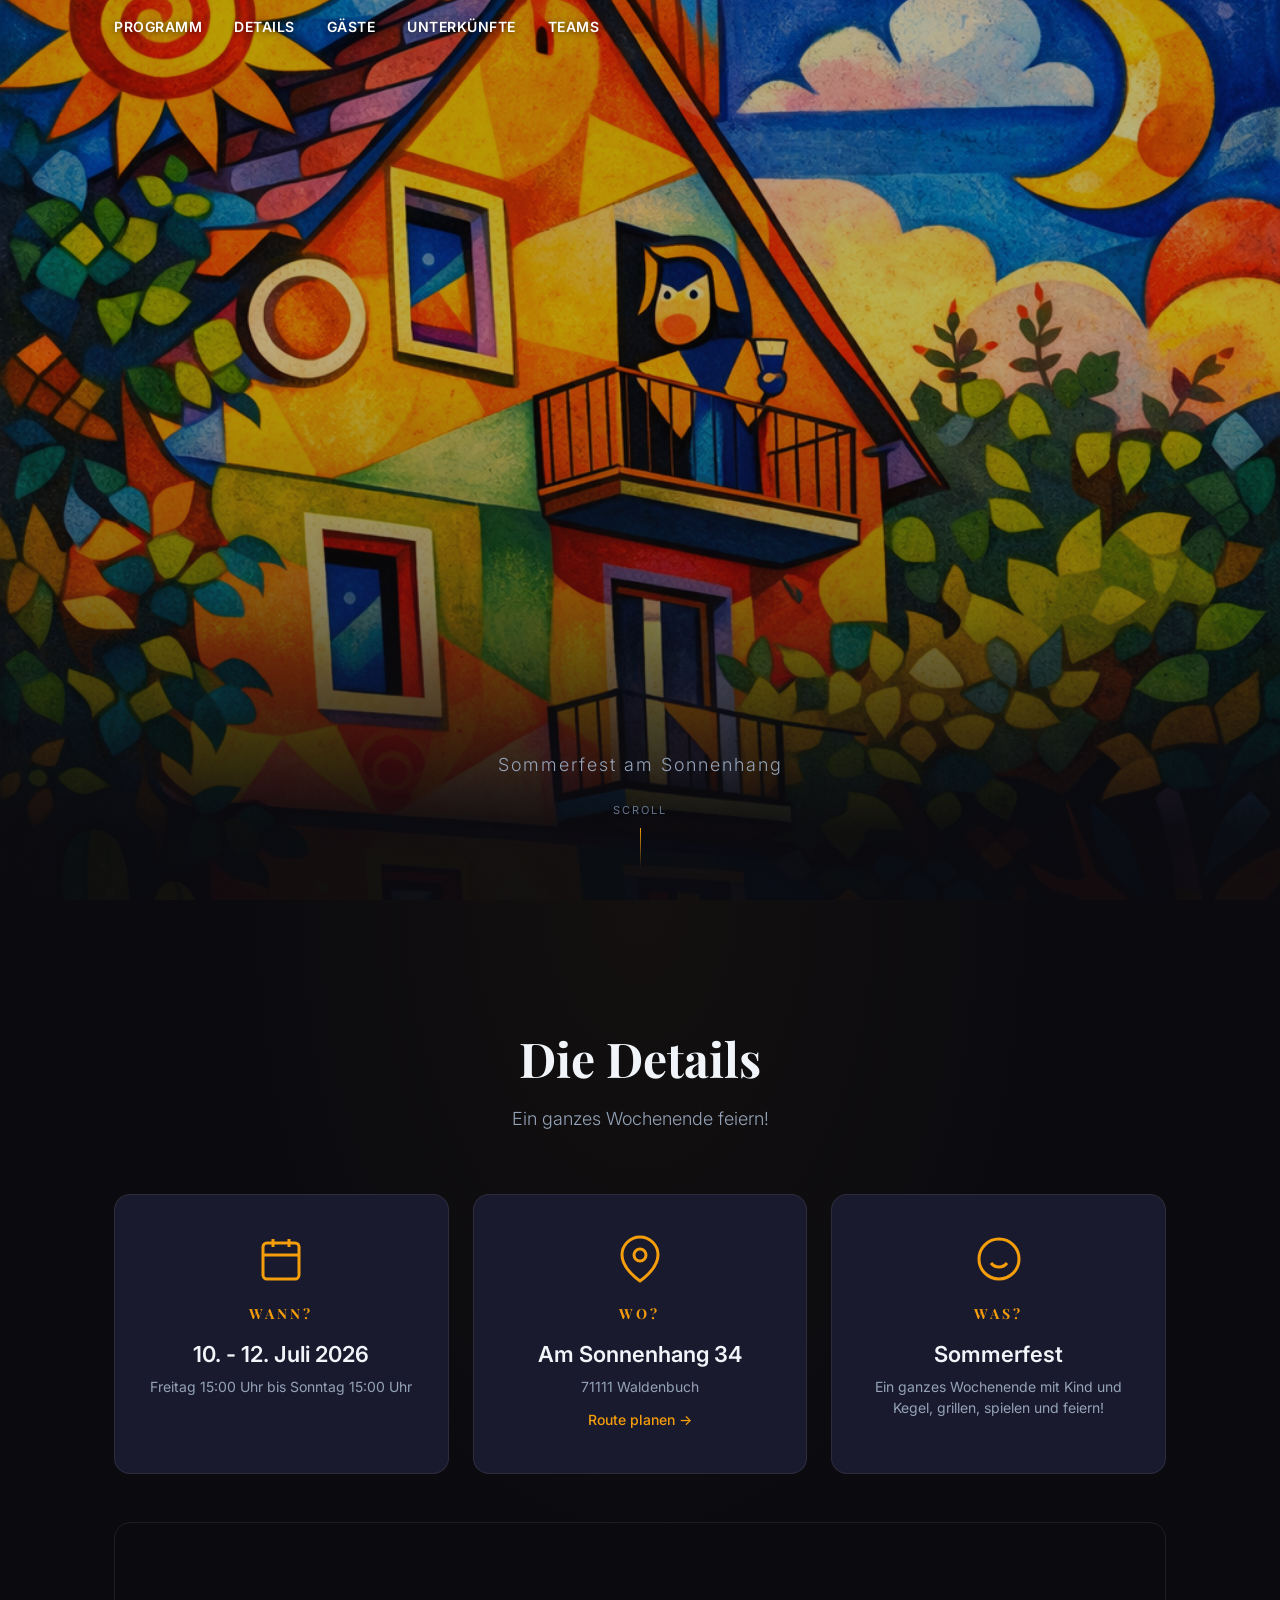
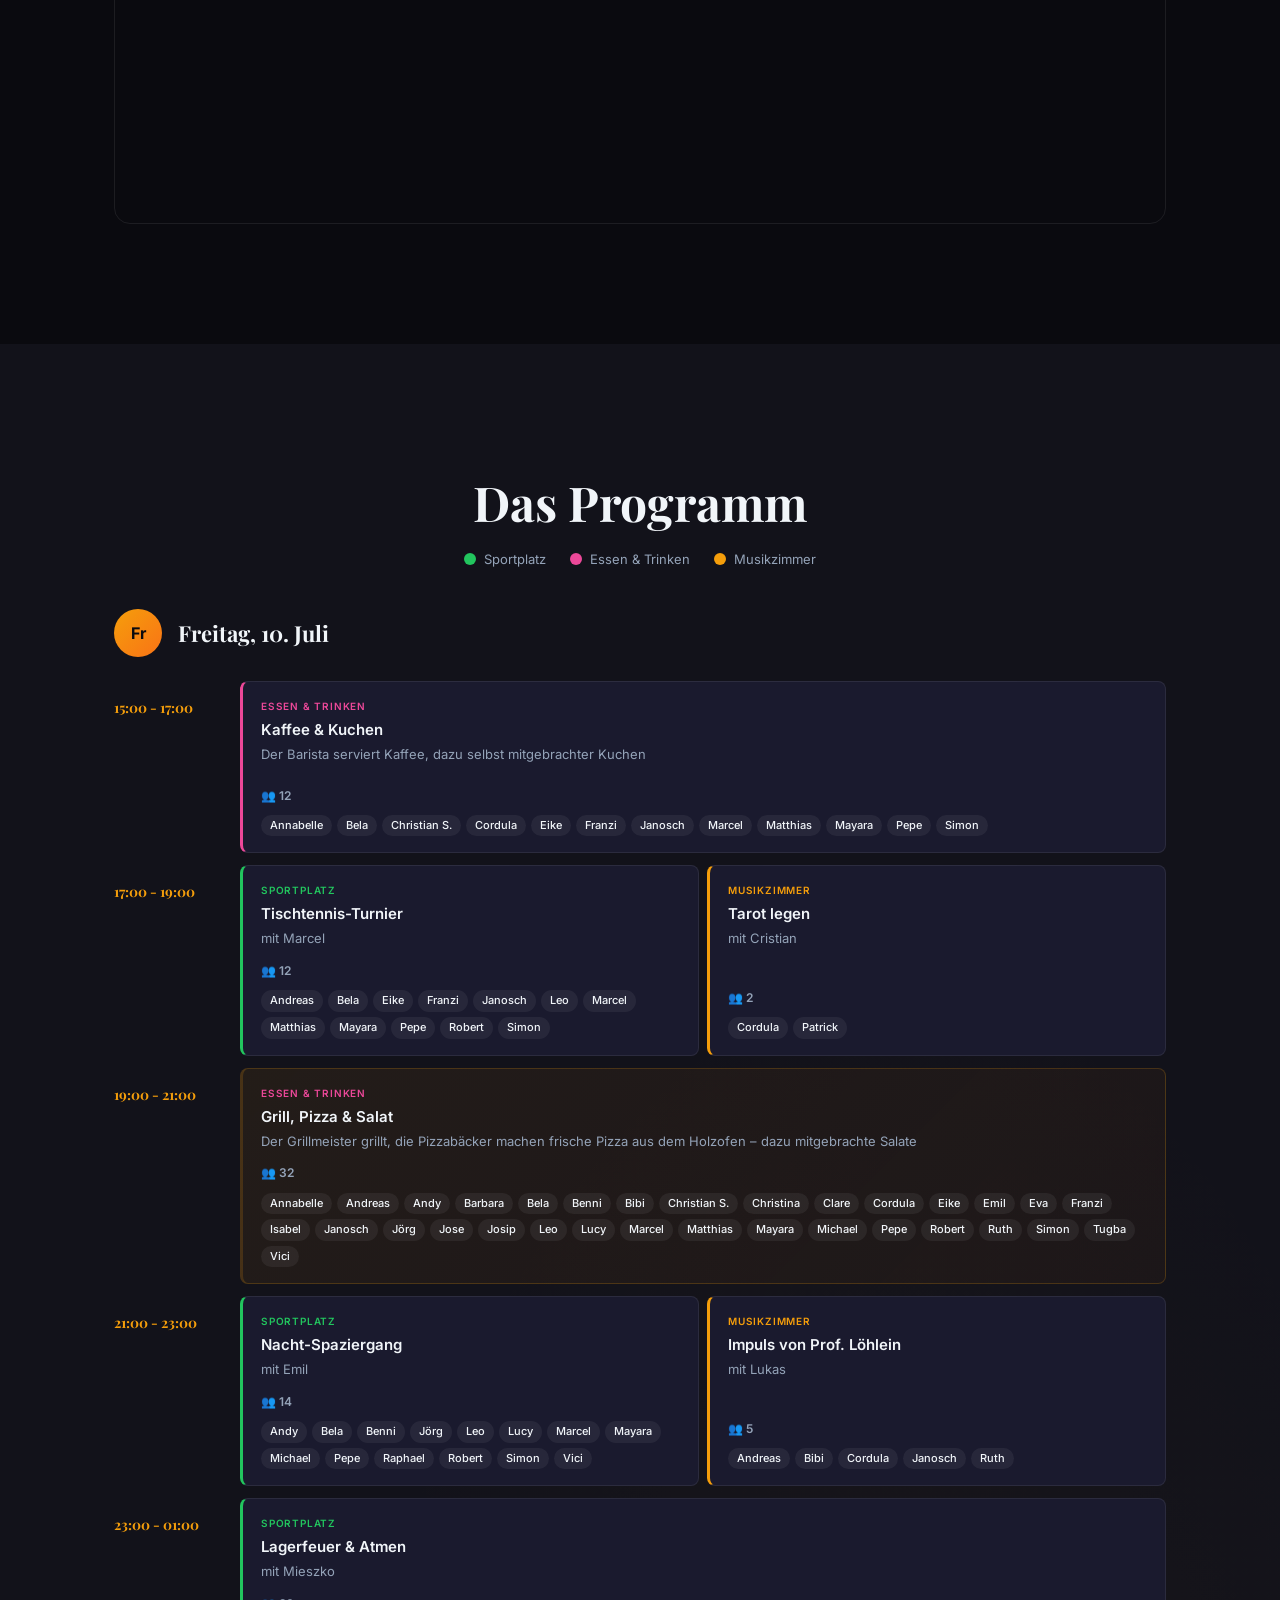
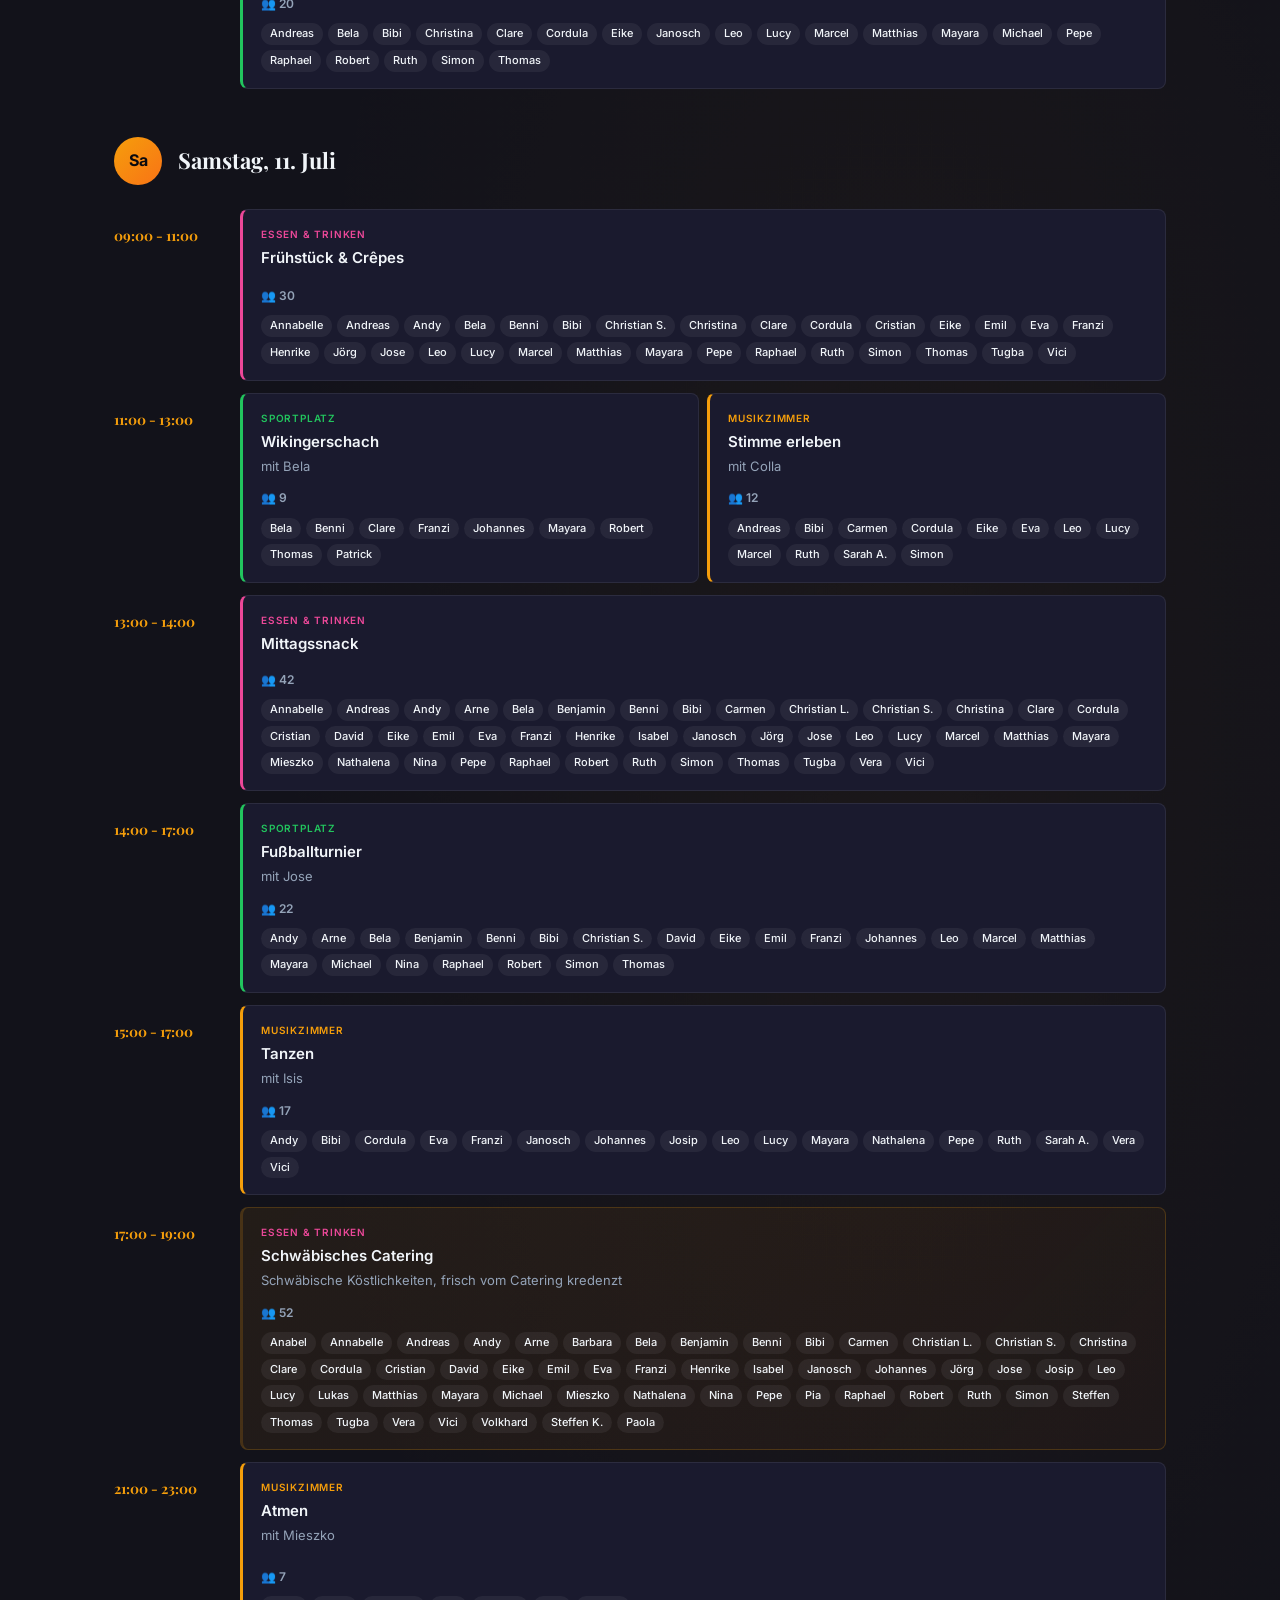
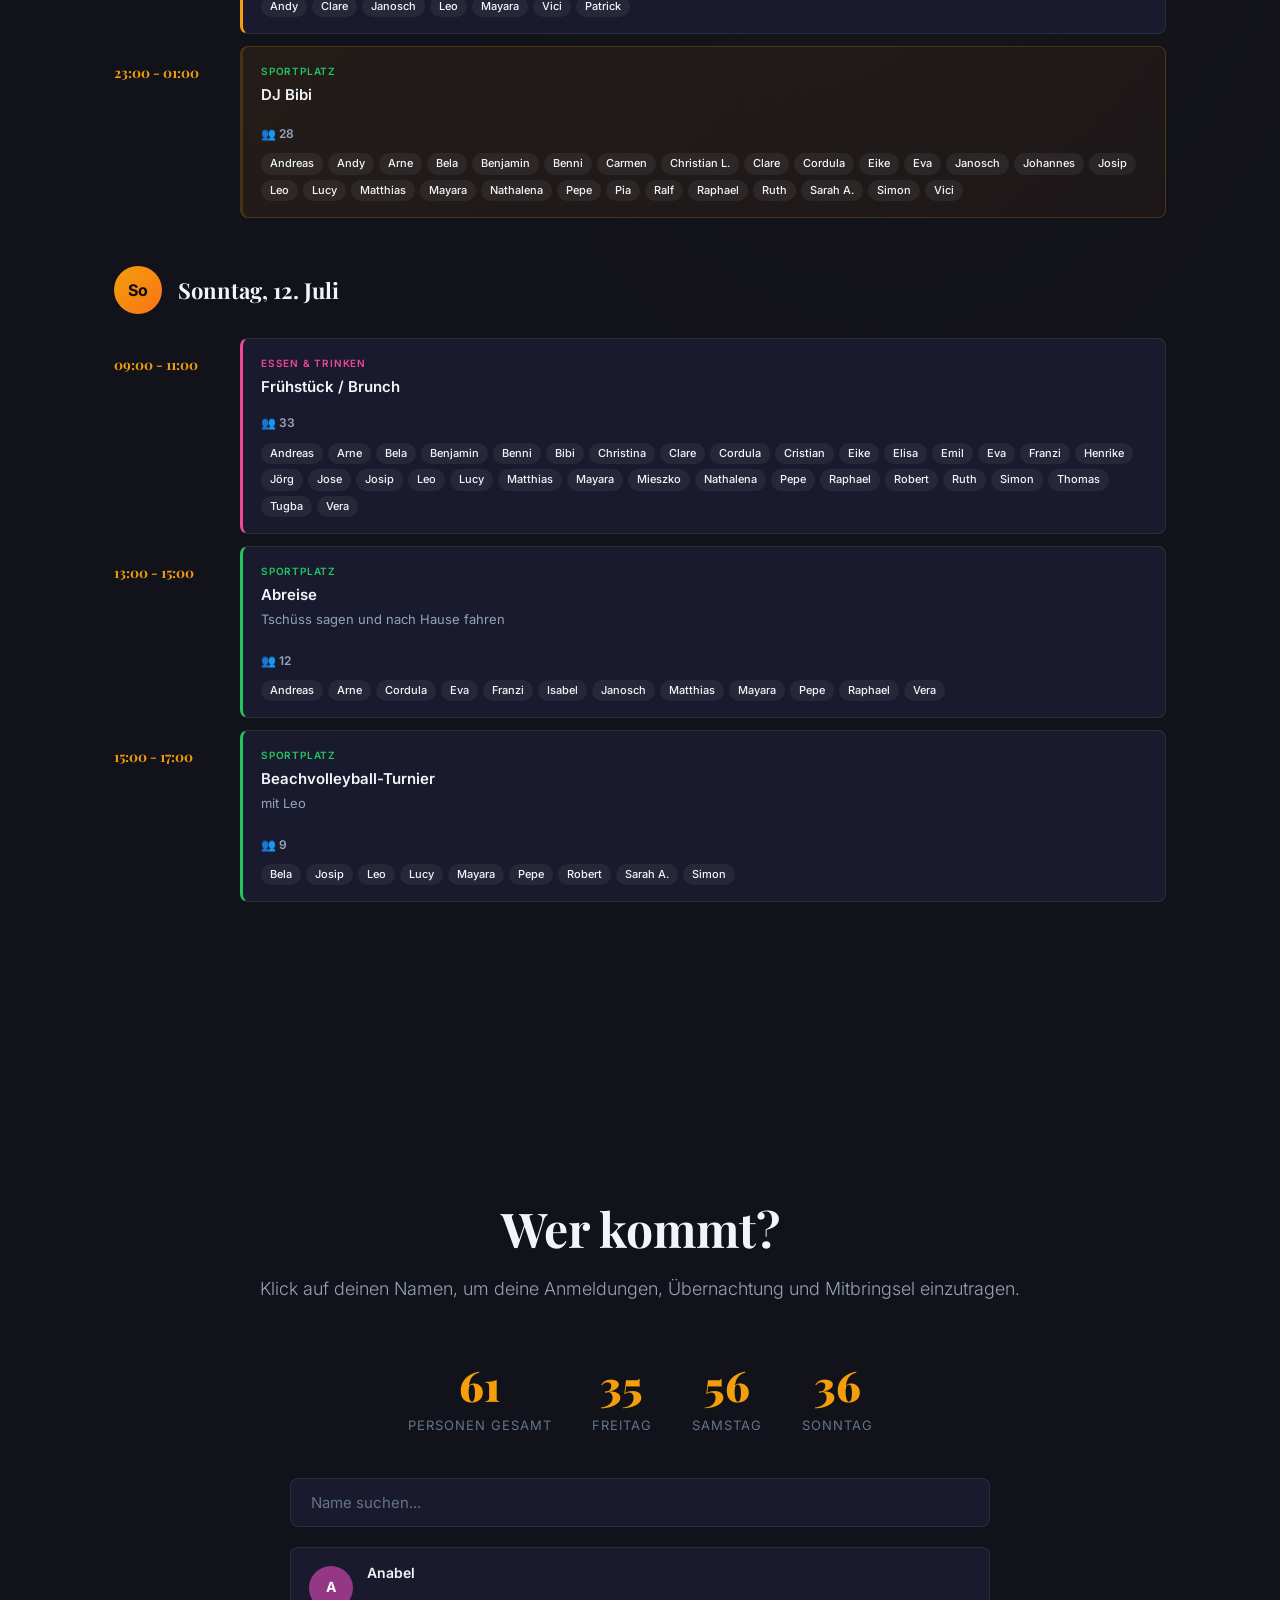
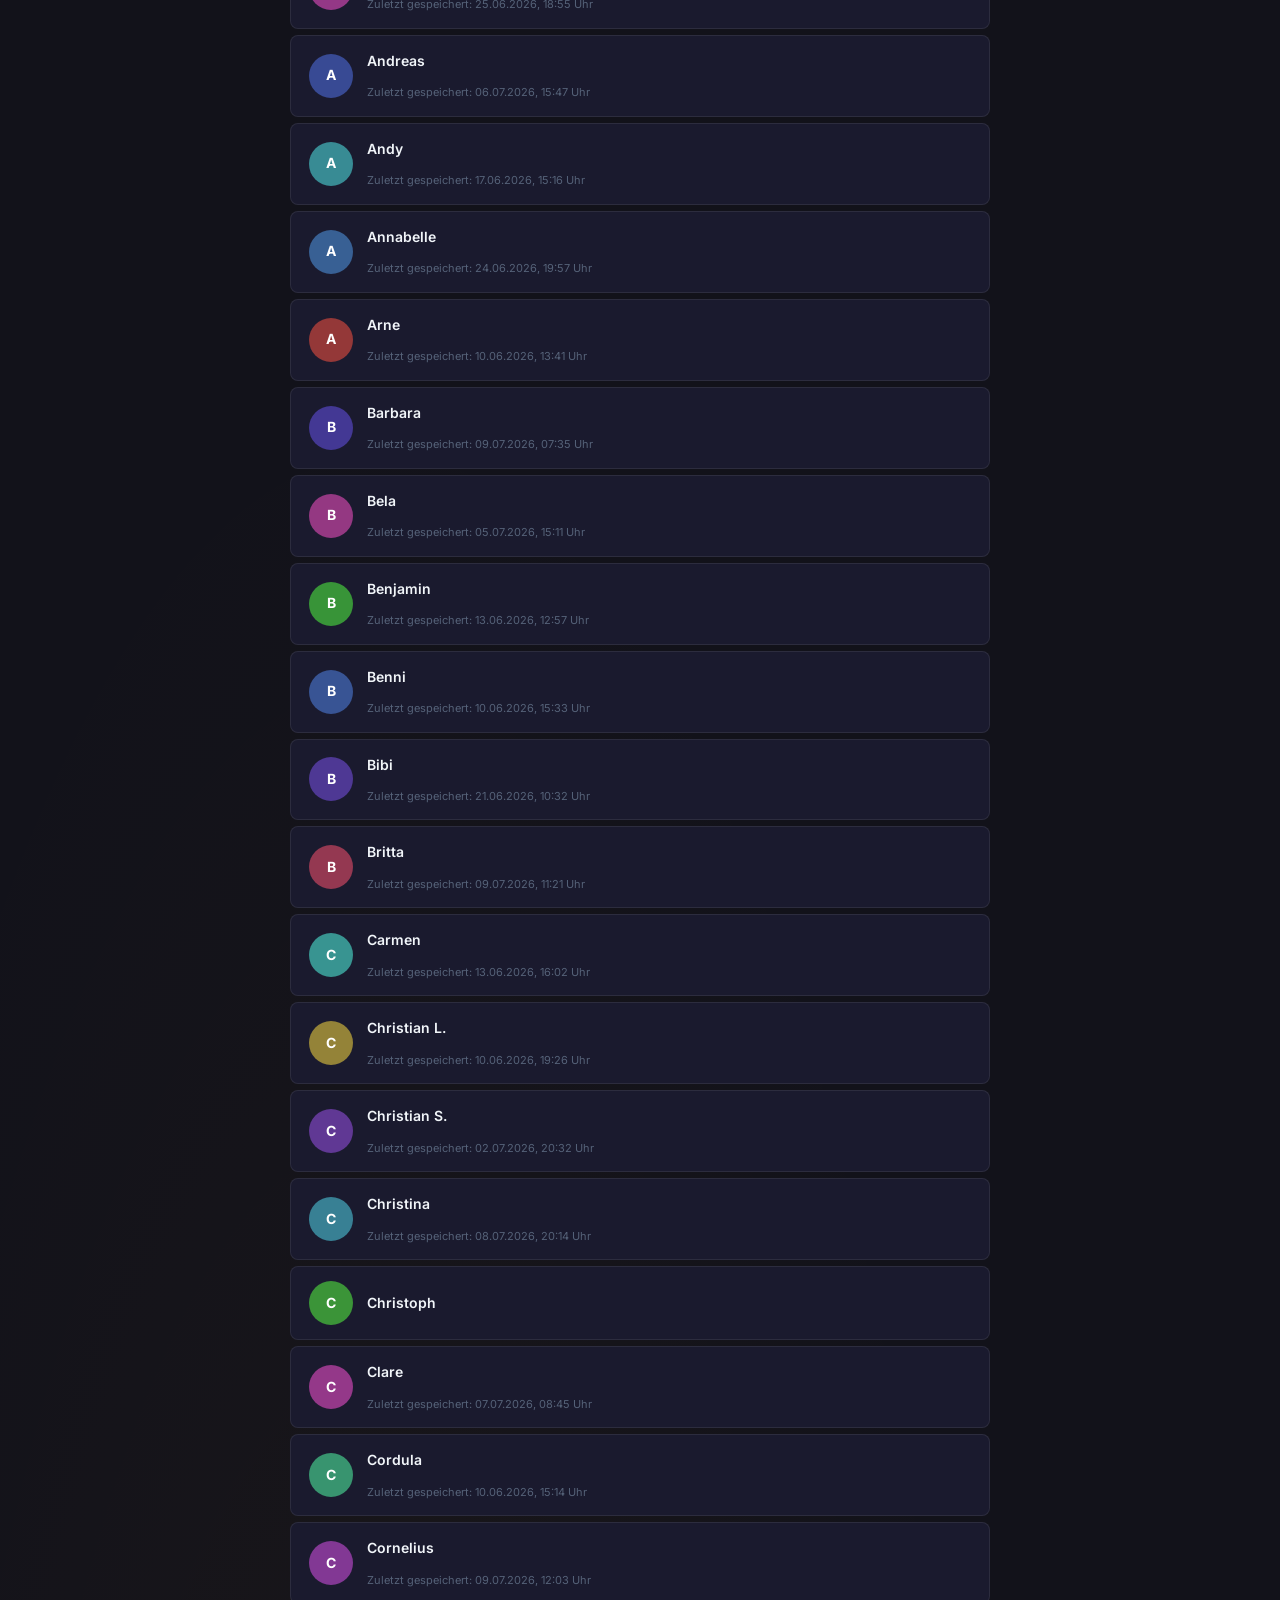
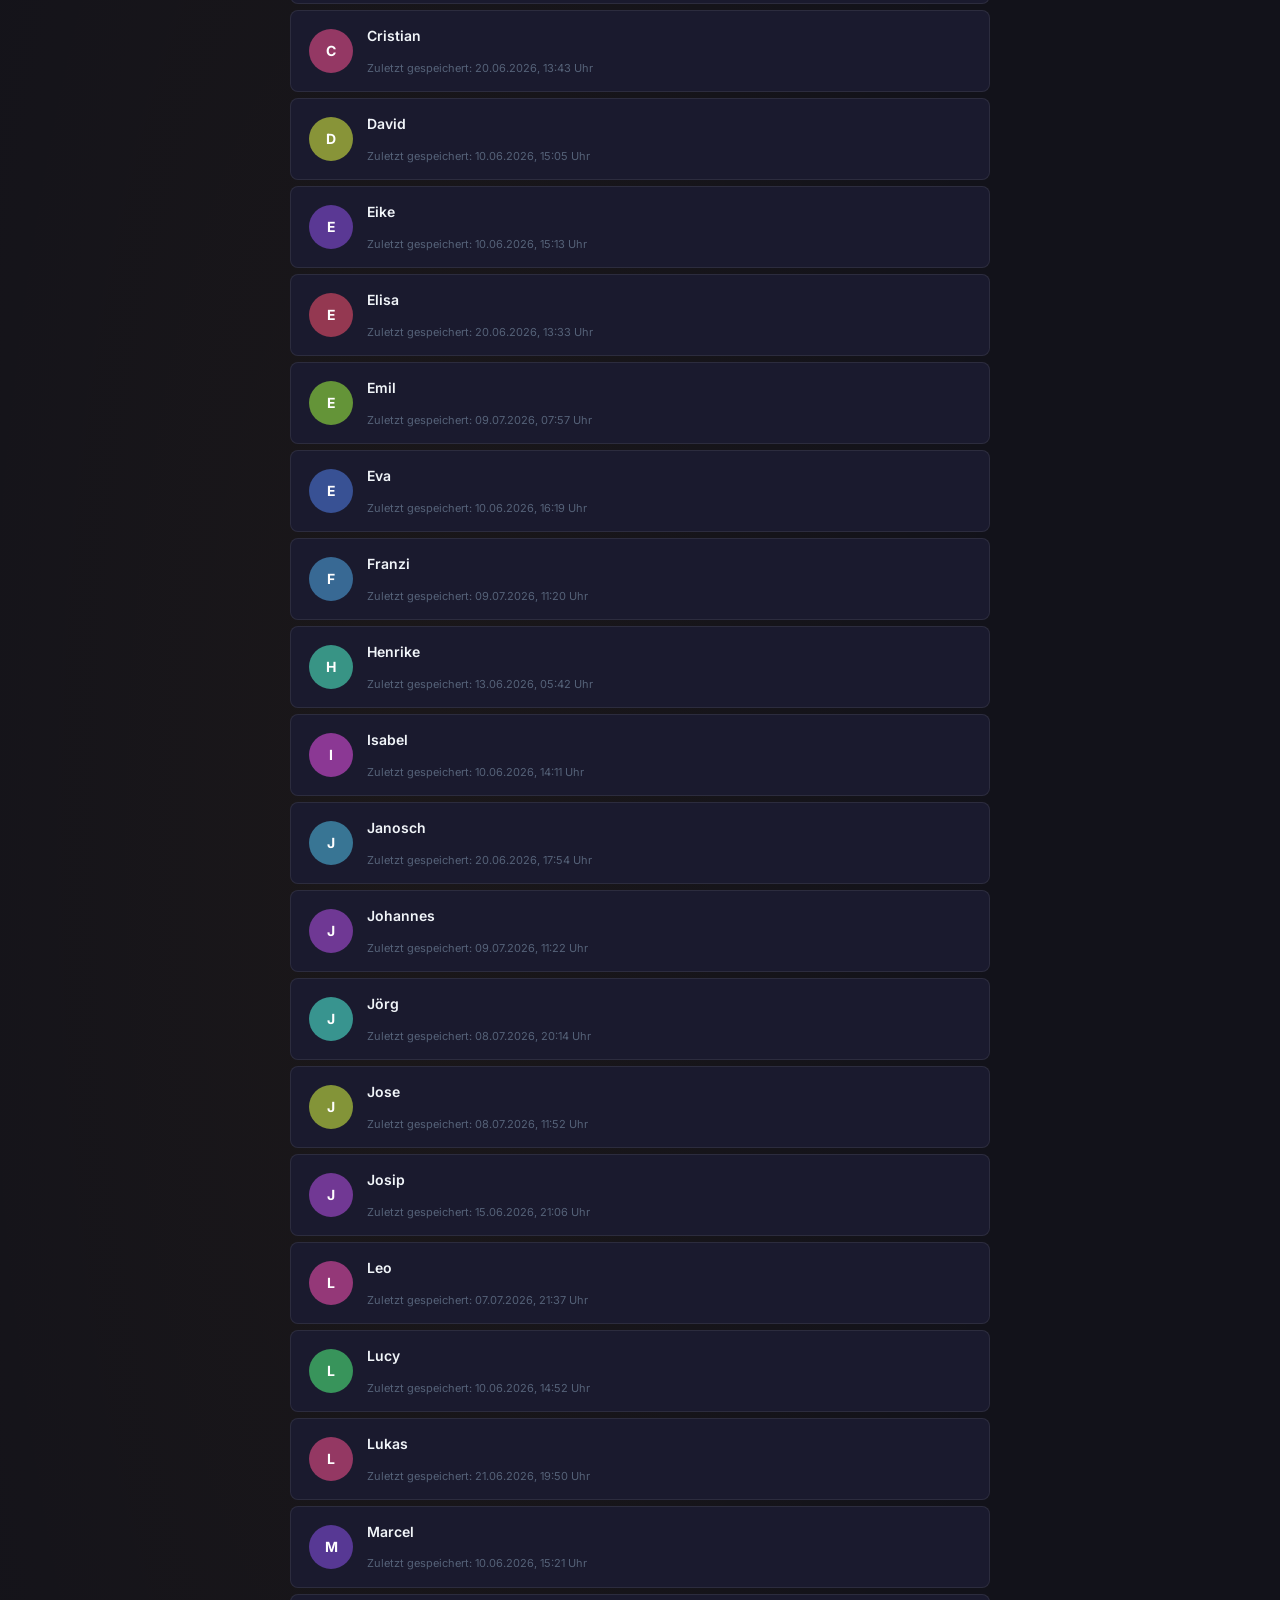
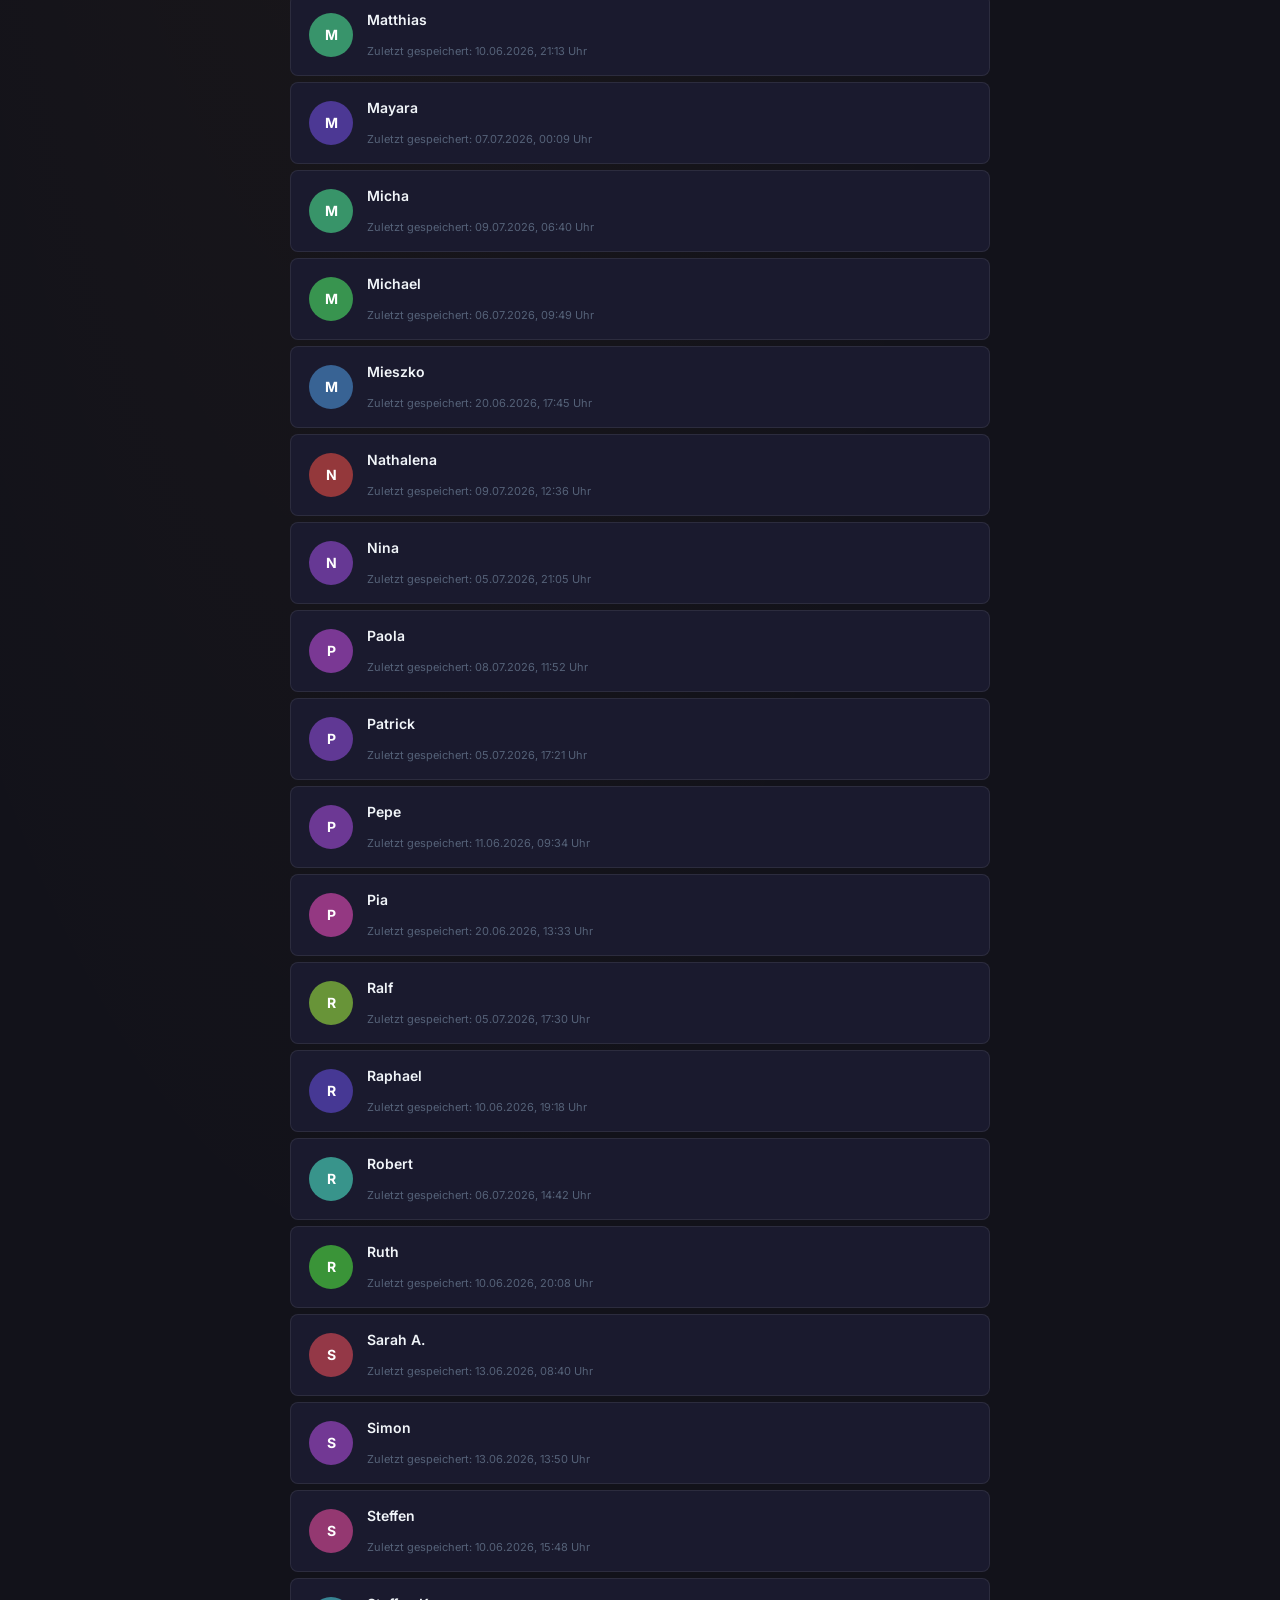
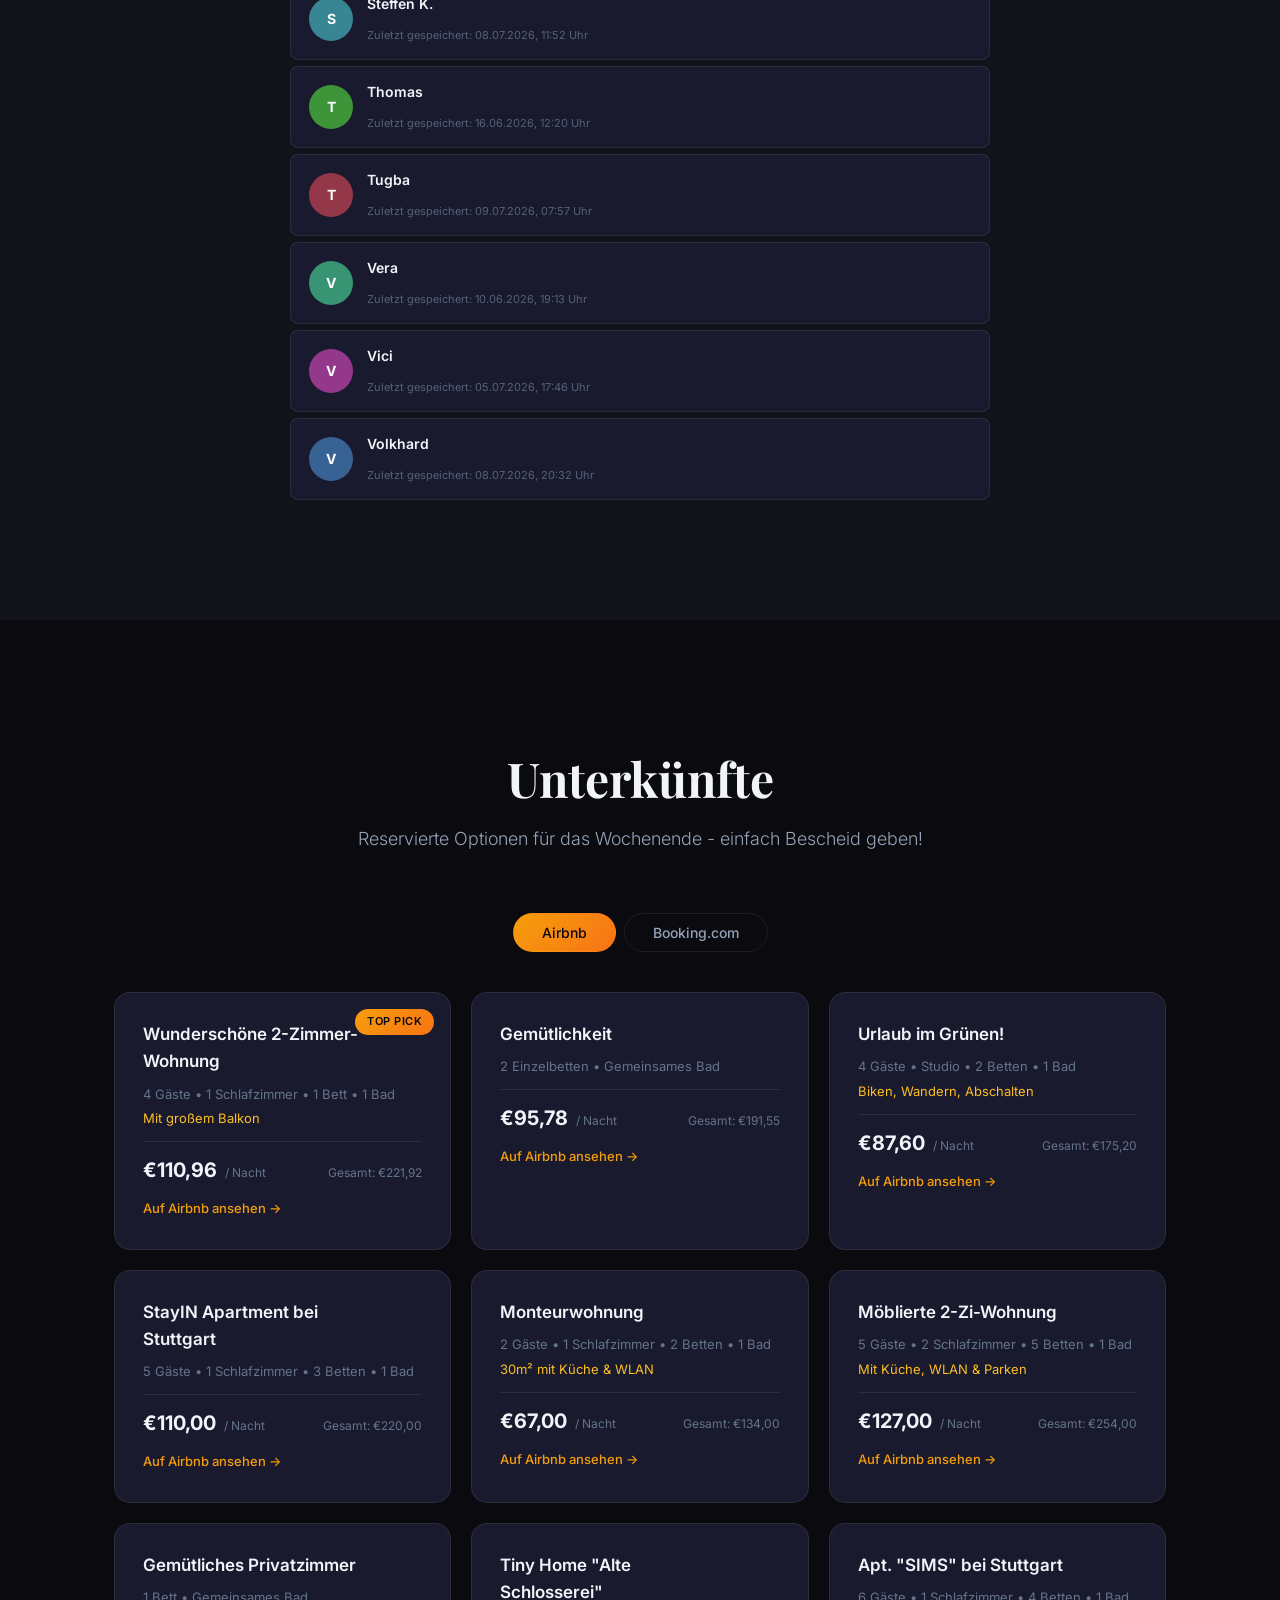
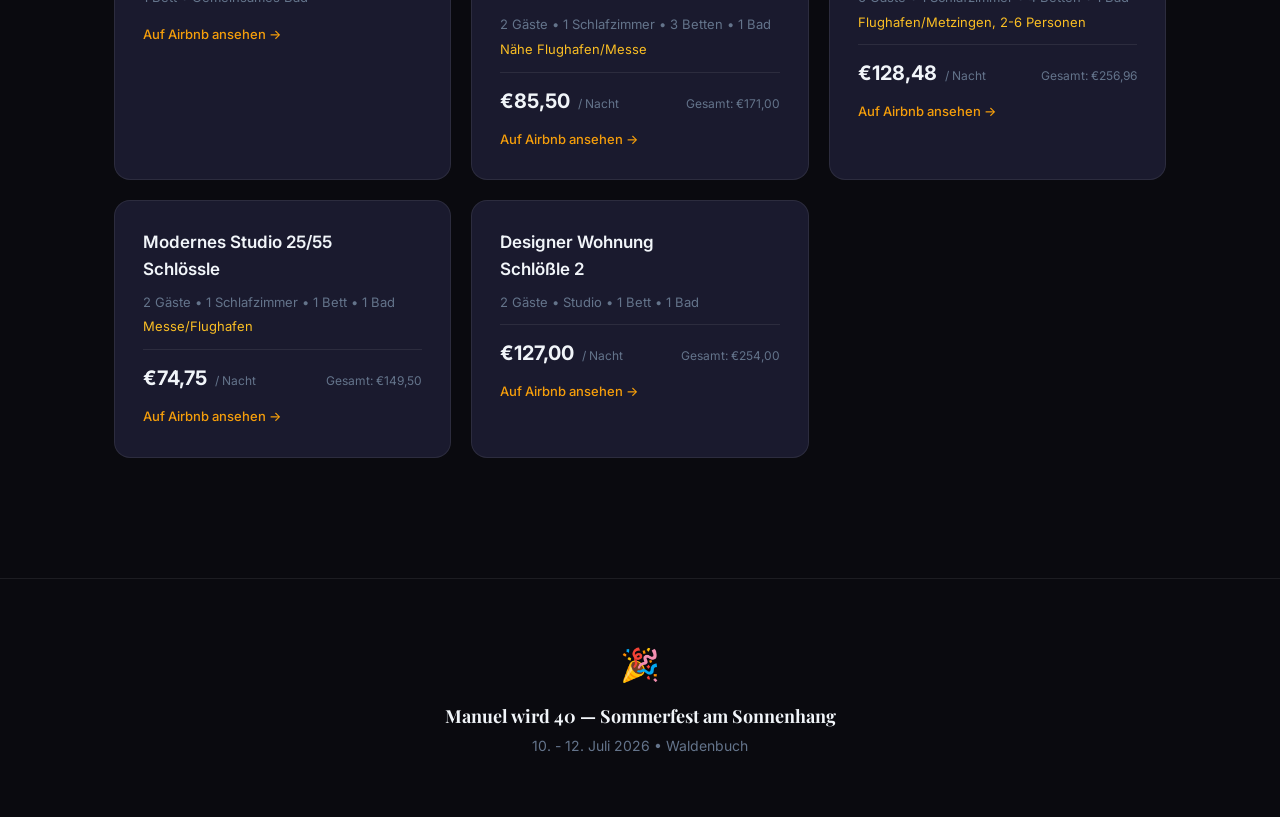
==== commit 6b517e48: "Team-Farben: Weiß <-> Blau getauscht Küche & Ordnung (Isabel) wird Weiß, Buffet wird Blau.  https://" ====
--- a/index.html
+++ b/index.html
@@ -11,7 +11,7 @@
 <link rel="preconnect" href="https://fonts.googleapis.com">
 <link rel="preconnect" href="https://fonts.gstatic.com" crossorigin>
 <link href="https://fonts.googleapis.com/css2?family=Playfair+Display:wght@400;700;900&family=Inter:wght@300;400;500;600&family=Dancing+Script:wght@700&display=swap" rel="stylesheet">
-<link rel="stylesheet" href="style.css?v=1784100000000">
+<link rel="stylesheet" href="style.css?v=1784200000000">
 </head>
 <body>
 <!-- Floating particles background -->
@@ -907,7 +907,7 @@
 // Programm & Anmeldungen
 // ============================================
 // ==== Rollen (pro Gast) ====
-const ROLE_BY_NAME = {"Leo": {"team": "Getränke", "color": "#d21f26", "emoji": "🔴", "captain": "Leo", "role": "Barbiene", "level": "Captain", "tk": "Barbiene"}, "Andy": {"team": "Getränke", "color": "#d21f26", "emoji": "🔴", "captain": "Leo", "role": "Barbiene", "level": "Senior", "tk": "Barbiene"}, "David": {"team": "Getränke", "color": "#d21f26", "emoji": "🔴", "captain": "Leo", "role": "Barbiene", "level": "Junior", "tk": "Barbiene"}, "Robert": {"team": "Getränke", "color": "#d21f26", "emoji": "🔴", "captain": "Leo", "role": "Caipirinha-Captain", "level": "", "tk": "Caipirinha-Captain"}, "Andreas": {"team": "Getränke", "color": "#d21f26", "emoji": "🔴", "captain": "Leo", "role": "Weinverkoster", "level": "Senior", "tk": "Weinverkoster"}, "Arne": {"team": "Frühstück & Snack", "color": "#6cbf3c", "emoji": "🥞", "captain": "Lucy", "role": "Brötchenbabo", "level": "Senior", "tk": "Brötchenbabo"}, "Eva": {"team": "Getränke", "color": "#d21f26", "emoji": "🔴", "captain": "Leo", "role": "Eiskaffeespezialist", "level": "", "tk": "Eiskaffeespezialist"}, "Thomas": {"team": "Getränke", "color": "#d21f26", "emoji": "🔴", "captain": "Leo", "role": "Barista-Bengel", "level": "", "tk": "Barista-Bengel"}, "Matthias": {"team": "Essen", "color": "#f2c200", "emoji": "🟡", "captain": "Matthias", "role": "Grillgröße", "level": "Captain", "tk": "Grillgröße"}, "Eike": {"team": "Essen", "color": "#f2c200", "emoji": "🟡", "captain": "Matthias", "role": "Pizzabäcker", "level": "Senior", "tk": "Pizzabäcker"}, "Christina": {"team": "Feuer & Spezial", "color": "#8e44ad", "emoji": "🟣", "captain": "Raphael", "role": "Crêpemeisterin", "level": "Senior", "tk": "Crêpier"}, "Benni": {"team": "Essen", "color": "#f2c200", "emoji": "🟡", "captain": "Matthias", "role": "Salatbefehlshaber", "level": "Senior", "tk": "Salatbefehlshaber"}, "Bibi": {"team": "Essen", "color": "#f2c200", "emoji": "🟡", "captain": "Matthias", "role": "Pizzabäcker", "level": "Junior", "tk": "Pizzabäcker"}, "Lucy": {"team": "Frühstück & Snack", "color": "#6cbf3c", "emoji": "🥞", "captain": "Lucy", "role": "Frühstücksfee", "level": "Captain", "tk": "Frühstücksfee"}, "Tugba": {"team": "Frühstück & Snack", "color": "#6cbf3c", "emoji": "🥞", "captain": "Lucy", "role": "Frühstücksfee", "level": "Junior", "tk": "Frühstücksfee"}, "Pepe": {"team": "Frühstück & Snack", "color": "#6cbf3c", "emoji": "🥞", "captain": "Lucy", "role": "Frühstücksabbau", "level": "", "tk": "Frühstücksabbau"}, "Christian S.": {"team": "Frühstück & Snack", "color": "#6cbf3c", "emoji": "🥞", "captain": "Lucy", "role": "Brötchenbabo", "level": "Junior", "tk": "Brötchenbabo"}, "Emil": {"team": "Frühstück & Snack", "color": "#6cbf3c", "emoji": "🥞", "captain": "Lucy", "role": "Eierspezialist", "level": "", "tk": "Eierspezialist"}, "Nathalena": {"team": "Frühstück & Snack", "color": "#6cbf3c", "emoji": "🥞", "captain": "Lucy", "role": "Mittagssnacker", "level": "Senior", "tk": "Mittagssnacker"}, "Jörg": {"team": "Frühstück & Snack", "color": "#6cbf3c", "emoji": "🥞", "captain": "Lucy", "role": "Mittagssnacker", "level": "Junior", "tk": "Mittagssnacker"}, "Isabel": {"team": "Küche & Ordnung", "color": "#1f4fd8", "emoji": "🔵", "captain": "Isabel", "role": "Küchenkappo", "level": "Captain", "tk": "Küchenkappo"}, "Henrike": {"team": "Küche & Ordnung", "color": "#1f4fd8", "emoji": "🔵", "captain": "Isabel", "role": "Besteckbataillon", "level": "Senior", "tk": "Besteckbataillon"}, "Mayara": {"team": "Küche & Ordnung", "color": "#1f4fd8", "emoji": "🔵", "captain": "Isabel", "role": "Spülstation", "level": "Senior", "tk": "Spülstation"}, "Jose": {"team": "Küche & Ordnung", "color": "#1f4fd8", "emoji": "🔵", "captain": "Isabel", "role": "Spülstation", "level": "Junior", "tk": "Spülstation"}, "Clare": {"team": "Küche & Ordnung", "color": "#1f4fd8", "emoji": "🔵", "captain": "Isabel", "role": "Spülstation", "level": "Junior", "tk": "Spülstation"}, "Annabelle": {"team": "Küche & Ordnung", "color": "#1f4fd8", "emoji": "🔵", "captain": "Isabel", "role": "Spülstation", "level": "Junior", "tk": "Spülstation"}, "Cordula": {"team": "Empfang & Orga", "color": "#2fa84a", "emoji": "🟢", "captain": "Cordula", "role": "Zeremonienmeister", "level": "Captain", "tk": "Zeremonienmeister"}, "Franzi": {"team": "Empfang & Orga", "color": "#2fa84a", "emoji": "🟢", "captain": "Cordula", "role": "Wichtelfee", "level": "", "tk": "Wichtelfee"}, "Ruth": {"team": "Empfang & Orga", "color": "#2fa84a", "emoji": "🟢", "captain": "Cordula", "role": "Empfangskomitee", "level": "Junior", "tk": "Empfangskomitee"}, "Volkhard": {"team": "Empfang & Orga", "color": "#2fa84a", "emoji": "🟢", "captain": "Cordula", "role": "Shuttle-Service-Chef", "level": "", "tk": "Shuttle-Service-Chef"}, "Simon": {"team": "Unterhaltung & Spiele", "color": "#ef8a1a", "emoji": "🟠", "captain": "Simon", "role": "Rasender Reporter", "level": "Captain", "tk": "Rasender Reporter"}, "Raphael": {"team": "Feuer & Spezial", "color": "#8e44ad", "emoji": "🟣", "captain": "Raphael", "role": "Team-Captain", "level": "Captain", "tk": "TeamCaptain"}, "Steffen": {"team": "Feuer & Spezial", "color": "#8e44ad", "emoji": "🟣", "captain": "Raphael", "role": "Pyromane", "level": "", "tk": "Pyromane"}, "Janosch": {"team": "Feuer & Spezial", "color": "#8e44ad", "emoji": "🟣", "captain": "Raphael", "role": "Crêpier", "level": "Junior", "tk": "Crêpier"}, "Patrick": {"team": "Feuer & Spezial", "color": "#8e44ad", "emoji": "🟣", "captain": "Raphael", "role": "Bademeister", "level": "Senior", "tk": "Bademeister"}, "Nina": {"team": "Feuer & Spezial", "color": "#8e44ad", "emoji": "🟣", "captain": "Raphael", "role": "Bademeister", "level": "Junior", "tk": "Bademeister"}, "Cristian": {"team": "Buffet", "color": "#e2e2e2", "emoji": "⚪", "captain": "Cristian", "role": "Buffet Samurai", "level": "Captain", "tk": "Buffet-Helferchen"}, "Bela": {"team": "Buffet", "color": "#e2e2e2", "emoji": "⚪", "captain": "Cristian", "role": "Buffet-Helferchen", "level": "Senior", "tk": "Buffet-Helferchen"}, "Marcel": {"team": "Unterhaltung & Spiele", "color": "#ef8a1a", "emoji": "🟠", "captain": "Simon", "role": "Dingpong", "level": "", "tk": "Dingpong"}, "Vici": {"team": "Buffet", "color": "#e2e2e2", "emoji": "⚪", "captain": "Cristian", "role": "Buffet-Helferchen", "level": "Junior", "tk": "Buffet-Helferchen"}, "Josip": {"team": "Sound & Technik", "color": "#2b2b2b", "emoji": "⚫", "captain": "Josip", "role": "Soundmeister", "level": "Captain", "tk": "Soundmeister"}, "Christoph": {"team": "Sound & Technik", "color": "#2b2b2b", "emoji": "⚫", "captain": "Josip", "role": "Soundmeister", "level": "Junior", "tk": "Soundmeister"}, "Mieszko": {"team": "Sound & Technik", "color": "#2b2b2b", "emoji": "⚫", "captain": "Josip", "role": "DJ", "level": "Senior", "tk": "DJ"}, "Elisa": {"team": "Joker 1", "color": "#ef7fb0", "emoji": "🩷", "captain": "Elisa", "role": "Joker", "level": "Captain", "tk": "Joker"}, "Anabel": {"team": "Joker 1", "color": "#ef7fb0", "emoji": "🩷", "captain": "Elisa", "role": "Joker", "level": "", "tk": "Joker"}, "Barbara": {"team": "Joker 1", "color": "#ef7fb0", "emoji": "🩷", "captain": "Elisa", "role": "Joker", "level": "", "tk": "Joker"}, "Carmen": {"team": "Buffet", "color": "#e2e2e2", "emoji": "⚪", "captain": "Cristian", "role": "Buffet-Helferchen", "level": "Junior", "tk": "Buffet-Helferchen"}, "Christian L.": {"team": "Unterhaltung & Spiele", "color": "#ef8a1a", "emoji": "🟠", "captain": "Simon", "role": "Casino-Kätzchen", "level": "Junior", "tk": "Casino-Kätzchen"}, "Lukas": {"team": "Joker 1", "color": "#ef7fb0", "emoji": "🩷", "captain": "Elisa", "role": "Joker", "level": "", "tk": "Joker"}, "Michael": {"team": "Joker 1", "color": "#ef7fb0", "emoji": "🩷", "captain": "Elisa", "role": "Joker", "level": "", "tk": "Joker"}, "Benjamin": {"team": "Joker 2", "color": "#1f6b3b", "emoji": "🟢", "captain": "Benjamin", "role": "Joker", "level": "Captain", "tk": "Joker"}, "Johannes": {"team": "Joker 2", "color": "#1f6b3b", "emoji": "🟢", "captain": "Benjamin", "role": "Joker", "level": "", "tk": "Joker"}, "Pia": {"team": "Joker 2", "color": "#1f6b3b", "emoji": "🟢", "captain": "Benjamin", "role": "Joker", "level": "", "tk": "Joker"}, "Ralf": {"team": "Unterhaltung & Spiele", "color": "#ef8a1a", "emoji": "🟠", "captain": "Simon", "role": "Rasender Reporter", "level": "Junior", "tk": "Rasender Reporter"}, "Sarah A.": {"team": "Joker 2", "color": "#1f6b3b", "emoji": "🟢", "captain": "Benjamin", "role": "Joker", "level": "", "tk": "Joker"}, "Vera": {"team": "Joker 2", "color": "#1f6b3b", "emoji": "🟢", "captain": "Benjamin", "role": "Joker", "level": "", "tk": "Joker"}, "Steffen K.": {"team": "Getränke", "color": "#d21f26", "emoji": "🔴", "captain": "Leo", "role": "Weinverkoster", "level": "Junior", "tk": "Weinverkoster"}, "Micha": {"team": "Joker 1", "color": "#ef7fb0", "emoji": "🩷", "captain": "Elisa", "role": "Joker", "level": "", "tk": "Joker"}, "Britta": {"team": "Joker 1", "color": "#ef7fb0", "emoji": "🩷", "captain": "Elisa", "role": "Joker", "level": "", "tk": "Joker"}};
+const ROLE_BY_NAME = {"Leo": {"team": "Getränke", "color": "#d21f26", "emoji": "🔴", "captain": "Leo", "role": "Barbiene", "level": "Captain", "tk": "Barbiene"}, "Andy": {"team": "Getränke", "color": "#d21f26", "emoji": "🔴", "captain": "Leo", "role": "Barbiene", "level": "Senior", "tk": "Barbiene"}, "David": {"team": "Getränke", "color": "#d21f26", "emoji": "🔴", "captain": "Leo", "role": "Barbiene", "level": "Junior", "tk": "Barbiene"}, "Robert": {"team": "Getränke", "color": "#d21f26", "emoji": "🔴", "captain": "Leo", "role": "Caipirinha-Captain", "level": "", "tk": "Caipirinha-Captain"}, "Andreas": {"team": "Getränke", "color": "#d21f26", "emoji": "🔴", "captain": "Leo", "role": "Weinverkoster", "level": "Senior", "tk": "Weinverkoster"}, "Arne": {"team": "Frühstück & Snack", "color": "#6cbf3c", "emoji": "🥞", "captain": "Lucy", "role": "Brötchenbabo", "level": "Senior", "tk": "Brötchenbabo"}, "Eva": {"team": "Getränke", "color": "#d21f26", "emoji": "🔴", "captain": "Leo", "role": "Eiskaffeespezialist", "level": "", "tk": "Eiskaffeespezialist"}, "Thomas": {"team": "Getränke", "color": "#d21f26", "emoji": "🔴", "captain": "Leo", "role": "Barista-Bengel", "level": "", "tk": "Barista-Bengel"}, "Matthias": {"team": "Essen", "color": "#f2c200", "emoji": "🟡", "captain": "Matthias", "role": "Grillgröße", "level": "Captain", "tk": "Grillgröße"}, "Eike": {"team": "Essen", "color": "#f2c200", "emoji": "🟡", "captain": "Matthias", "role": "Pizzabäcker", "level": "Senior", "tk": "Pizzabäcker"}, "Christina": {"team": "Feuer & Spezial", "color": "#8e44ad", "emoji": "🟣", "captain": "Raphael", "role": "Crêpemeisterin", "level": "Senior", "tk": "Crêpier"}, "Benni": {"team": "Essen", "color": "#f2c200", "emoji": "🟡", "captain": "Matthias", "role": "Salatbefehlshaber", "level": "Senior", "tk": "Salatbefehlshaber"}, "Bibi": {"team": "Essen", "color": "#f2c200", "emoji": "🟡", "captain": "Matthias", "role": "Pizzabäcker", "level": "Junior", "tk": "Pizzabäcker"}, "Lucy": {"team": "Frühstück & Snack", "color": "#6cbf3c", "emoji": "🥞", "captain": "Lucy", "role": "Frühstücksfee", "level": "Captain", "tk": "Frühstücksfee"}, "Tugba": {"team": "Frühstück & Snack", "color": "#6cbf3c", "emoji": "🥞", "captain": "Lucy", "role": "Frühstücksfee", "level": "Junior", "tk": "Frühstücksfee"}, "Pepe": {"team": "Frühstück & Snack", "color": "#6cbf3c", "emoji": "🥞", "captain": "Lucy", "role": "Frühstücksabbau", "level": "", "tk": "Frühstücksabbau"}, "Christian S.": {"team": "Frühstück & Snack", "color": "#6cbf3c", "emoji": "🥞", "captain": "Lucy", "role": "Brötchenbabo", "level": "Junior", "tk": "Brötchenbabo"}, "Emil": {"team": "Frühstück & Snack", "color": "#6cbf3c", "emoji": "🥞", "captain": "Lucy", "role": "Eierspezialist", "level": "", "tk": "Eierspezialist"}, "Nathalena": {"team": "Frühstück & Snack", "color": "#6cbf3c", "emoji": "🥞", "captain": "Lucy", "role": "Mittagssnacker", "level": "Senior", "tk": "Mittagssnacker"}, "Jörg": {"team": "Frühstück & Snack", "color": "#6cbf3c", "emoji": "🥞", "captain": "Lucy", "role": "Mittagssnacker", "level": "Junior", "tk": "Mittagssnacker"}, "Isabel": {"team": "Küche & Ordnung", "color": "#e2e2e2", "emoji": "⚪", "captain": "Isabel", "role": "Küchenkappo", "level": "Captain", "tk": "Küchenkappo"}, "Henrike": {"team": "Küche & Ordnung", "color": "#e2e2e2", "emoji": "⚪", "captain": "Isabel", "role": "Besteckbataillon", "level": "Senior", "tk": "Besteckbataillon"}, "Mayara": {"team": "Küche & Ordnung", "color": "#e2e2e2", "emoji": "⚪", "captain": "Isabel", "role": "Spülstation", "level": "Senior", "tk": "Spülstation"}, "Jose": {"team": "Küche & Ordnung", "color": "#e2e2e2", "emoji": "⚪", "captain": "Isabel", "role": "Spülstation", "level": "Junior", "tk": "Spülstation"}, "Clare": {"team": "Küche & Ordnung", "color": "#e2e2e2", "emoji": "⚪", "captain": "Isabel", "role": "Spülstation", "level": "Junior", "tk": "Spülstation"}, "Annabelle": {"team": "Küche & Ordnung", "color": "#e2e2e2", "emoji": "⚪", "captain": "Isabel", "role": "Spülstation", "level": "Junior", "tk": "Spülstation"}, "Cordula": {"team": "Empfang & Orga", "color": "#2fa84a", "emoji": "🟢", "captain": "Cordula", "role": "Zeremonienmeister", "level": "Captain", "tk": "Zeremonienmeister"}, "Franzi": {"team": "Empfang & Orga", "color": "#2fa84a", "emoji": "🟢", "captain": "Cordula", "role": "Wichtelfee", "level": "", "tk": "Wichtelfee"}, "Ruth": {"team": "Empfang & Orga", "color": "#2fa84a", "emoji": "🟢", "captain": "Cordula", "role": "Empfangskomitee", "level": "Junior", "tk": "Empfangskomitee"}, "Volkhard": {"team": "Empfang & Orga", "color": "#2fa84a", "emoji": "🟢", "captain": "Cordula", "role": "Shuttle-Service-Chef", "level": "", "tk": "Shuttle-Service-Chef"}, "Simon": {"team": "Unterhaltung & Spiele", "color": "#ef8a1a", "emoji": "🟠", "captain": "Simon", "role": "Rasender Reporter", "level": "Captain", "tk": "Rasender Reporter"}, "Raphael": {"team": "Feuer & Spezial", "color": "#8e44ad", "emoji": "🟣", "captain": "Raphael", "role": "Team-Captain", "level": "Captain", "tk": "TeamCaptain"}, "Steffen": {"team": "Feuer & Spezial", "color": "#8e44ad", "emoji": "🟣", "captain": "Raphael", "role": "Pyromane", "level": "", "tk": "Pyromane"}, "Janosch": {"team": "Feuer & Spezial", "color": "#8e44ad", "emoji": "🟣", "captain": "Raphael", "role": "Crêpier", "level": "Junior", "tk": "Crêpier"}, "Patrick": {"team": "Feuer & Spezial", "color": "#8e44ad", "emoji": "🟣", "captain": "Raphael", "role": "Bademeister", "level": "Senior", "tk": "Bademeister"}, "Nina": {"team": "Feuer & Spezial", "color": "#8e44ad", "emoji": "🟣", "captain": "Raphael", "role": "Bademeister", "level": "Junior", "tk": "Bademeister"}, "Cristian": {"team": "Buffet", "color": "#1f4fd8", "emoji": "🔵", "captain": "Cristian", "role": "Buffet Samurai", "level": "Captain", "tk": "Buffet-Helferchen"}, "Bela": {"team": "Buffet", "color": "#1f4fd8", "emoji": "🔵", "captain": "Cristian", "role": "Buffet-Helferchen", "level": "Senior", "tk": "Buffet-Helferchen"}, "Marcel": {"team": "Unterhaltung & Spiele", "color": "#ef8a1a", "emoji": "🟠", "captain": "Simon", "role": "Dingpong", "level": "", "tk": "Dingpong"}, "Vici": {"team": "Buffet", "color": "#1f4fd8", "emoji": "🔵", "captain": "Cristian", "role": "Buffet-Helferchen", "level": "Junior", "tk": "Buffet-Helferchen"}, "Josip": {"team": "Sound & Technik", "color": "#2b2b2b", "emoji": "⚫", "captain": "Josip", "role": "Soundmeister", "level": "Captain", "tk": "Soundmeister"}, "Christoph": {"team": "Sound & Technik", "color": "#2b2b2b", "emoji": "⚫", "captain": "Josip", "role": "Soundmeister", "level": "Junior", "tk": "Soundmeister"}, "Mieszko": {"team": "Sound & Technik", "color": "#2b2b2b", "emoji": "⚫", "captain": "Josip", "role": "DJ", "level": "Senior", "tk": "DJ"}, "Elisa": {"team": "Joker 1", "color": "#ef7fb0", "emoji": "🩷", "captain": "Elisa", "role": "Joker", "level": "Captain", "tk": "Joker"}, "Anabel": {"team": "Joker 1", "color": "#ef7fb0", "emoji": "🩷", "captain": "Elisa", "role": "Joker", "level": "", "tk": "Joker"}, "Barbara": {"team": "Joker 1", "color": "#ef7fb0", "emoji": "🩷", "captain": "Elisa", "role": "Joker", "level": "", "tk": "Joker"}, "Carmen": {"team": "Buffet", "color": "#1f4fd8", "emoji": "🔵", "captain": "Cristian", "role": "Buffet-Helferchen", "level": "Junior", "tk": "Buffet-Helferchen"}, "Christian L.": {"team": "Unterhaltung & Spiele", "color": "#ef8a1a", "emoji": "🟠", "captain": "Simon", "role": "Casino-Kätzchen", "level": "Junior", "tk": "Casino-Kätzchen"}, "Lukas": {"team": "Joker 1", "color": "#ef7fb0", "emoji": "🩷", "captain": "Elisa", "role": "Joker", "level": "", "tk": "Joker"}, "Michael": {"team": "Joker 1", "color": "#ef7fb0", "emoji": "🩷", "captain": "Elisa", "role": "Joker", "level": "", "tk": "Joker"}, "Benjamin": {"team": "Joker 2", "color": "#1f6b3b", "emoji": "🟢", "captain": "Benjamin", "role": "Joker", "level": "Captain", "tk": "Joker"}, "Johannes": {"team": "Joker 2", "color": "#1f6b3b", "emoji": "🟢", "captain": "Benjamin", "role": "Joker", "level": "", "tk": "Joker"}, "Pia": {"team": "Joker 2", "color": "#1f6b3b", "emoji": "🟢", "captain": "Benjamin", "role": "Joker", "level": "", "tk": "Joker"}, "Ralf": {"team": "Unterhaltung & Spiele", "color": "#ef8a1a", "emoji": "🟠", "captain": "Simon", "role": "Rasender Reporter", "level": "Junior", "tk": "Rasender Reporter"}, "Sarah A.": {"team": "Joker 2", "color": "#1f6b3b", "emoji": "🟢", "captain": "Benjamin", "role": "Joker", "level": "", "tk": "Joker"}, "Vera": {"team": "Joker 2", "color": "#1f6b3b", "emoji": "🟢", "captain": "Benjamin", "role": "Joker", "level": "", "tk": "Joker"}, "Steffen K.": {"team": "Getränke", "color": "#d21f26", "emoji": "🔴", "captain": "Leo", "role": "Weinverkoster", "level": "Junior", "tk": "Weinverkoster"}, "Micha": {"team": "Joker 1", "color": "#ef7fb0", "emoji": "🩷", "captain": "Elisa", "role": "Joker", "level": "", "tk": "Joker"}, "Britta": {"team": "Joker 1", "color": "#ef7fb0", "emoji": "🩷", "captain": "Elisa", "role": "Joker", "level": "", "tk": "Joker"}};
 const ROLE_TASKS = {"Barbiene": ["Kühle Getränke an der Bar bereitstellen", "Leergut in die Garage bringen", "Kühlwagen mit frischen Getränken auffüllen"], "Caipirinha-Captain": ["Sa-Abend die Caipirinhas vorbereiten", "Sorgt, dass jeder der will einen bekommt", "Wäscht die Caipirinha-Gläser ab"], "Weinverkoster": ["Hat den Schlüssel zum Weinkeller", "Versorgt die Weintrinker", "Spült am Schluss die Weingläser"], "Eiskaffeespezialist": ["Weiß, wo das Vanilleeis versteckt ist", "Arbeitet mit dem Barista zusammen", "Versorgt alle mit Eiskaffee"], "Barista-Bengel": ["Hat die Kaffeemaschine im Blick", "Füllt Wasser nach", "Sorgt, dass alle mit Koffein versorgt sind"], "Grillgröße": ["Sorgt für genug Grillgut", "Hat die Gasflasche im Griff", "Betreut auch die vegetarischen Gäste"], "Pizzabäcker": ["Beste Pizza nördlich vom Äquator", "Heizt den Pizzaofen ein", "Versteht die Kunst des Pizzateigs"], "Salatbefehlshaber": ["Koordiniert den Salatbefehl am Freitag", "Sorgt, dass die Reste unter die Leute kommen", "Hält die Kühlkette ein & empfiehlt den richtigen Salat"], "Kuchenkönigin": ["Kuchen Fr-Mittag aufs Buffet", "Um 17 Uhr in den Keller", "Reste übers Wochenende ans Volk"], "Frühstücksfee": ["Sa & So um 8 Uhr Frühstück aufstellen", "Schaut, dass für jeden was dabei ist", "Um 11 Uhr abräumen & Kühlkette halten"], "Brötchenbabo": ["Holt Sa & So früh die Brötchen", "Verstaut Backwaren sachgerecht", "Motiviert Gäste, So Backwaren mitzunehmen"], "Eierspezialist": ["Eierspeisen Sa & So morgens", "Räumt die Reste ab", "Sorgt, dass sie wegkommen"], "Mittagssnacker": ["Butterbrezeln & Äpfel Sa 13 Uhr aufstellen", "Informiert die Gäste über den Snack", "Um 15 Uhr wieder in den Keller"], "Küchenkappo": ["Hält Ordnung in der Küche", "Räumt auf", "Weist die zurecht, die Sauerei machen"], "Besteckbataillon": ["Beklebt das Besteck mit Namensschildern", "Sorgt, dass Gäste Besteck bekommen", "Sammelt benutztes Besteck ein & bringt es zur Spülstation"], "Spülstation": ["Hält die Spülstation im Keller am Laufen", "Sorgt für sauberes Geschirr & Besteck", "Hält den Spülbereich sauber und ordentlich"], "Zeremonienmeister": ["Hat Ablauf & Zeit im Blick", "Erinnert an den Ablaufplan", "Koordiniert & betreut die Vortragenden"], "Empfangskomitee": ["Gibt jedem Gast sein Namensschild", "Erklärt jedem seine Rolle", "Führt in die Kunst des Wichtelns ein"], "Shuttle-Service-Chef": ["Fährt Gäste ohne Auto in ihre Wohnung", "Holt Gäste vom Bahnhof ab", "Koordiniert Fahrgemeinschaften & Abfahrtszeiten"], "Rasender Reporter": ["Macht Fotos & Videos für die Nachwelt", "Motiviert Gäste, gut auszusehen", "Erstellt am Ende ein Highlight-Reel"], "Casino-Kätzchen": ["Erklärt die Spielregeln", "Sorgt für Ordnung am Spieltisch", "Hat das letzte Wort bei Unklarheiten"], "Pyromane": ["Fackeln aufstellen & nachfüllen", "Lagerfeuer machen & Holz nachlegen", "Raketen abfeuern"], "Crêpier": ["Versorgt die Crêpe-Station mit Teig", "Hält die Kühlkette mit dem Kühlwagen", "Weist Gäste in die Kunst des Crêpe-Machens ein"], "Bademeister": ["Organisiert die Wasserschlacht mit Wasserbomben & Spritzpistolen 💦", "Kontrolliert den Gartenschlauch", "Kennt den Weg zur Dusche & schaut, dass keiner stinkt"], "Buffet-Helferchen": ["Buffet Sa 19 Uhr aufbauen", "Schaut, dass es ordentlich aussieht", "Lädt Gäste ein & schlichtet Rangeleien"], "Soundmeister": ["Kümmert sich um die Boxen", "Lädt sie auf & sorgt für Strom", "Kümmert sich um die Verbindung der Boxen"], "DJ": ["Legt Sa-Abend die Musik auf", "Nimmt Musikwünsche entgegen", "Stimmt sich mit dem Soundmeister ab"], "Joker": ["Springt überall ein, wo Not am Mann ist", "Unterstützt das Team mit dem meisten Bedarf", "Hält Augen & Ohren offen & packt spontan mit an"], "TeamCaptain": ["Leitet das Team & koordiniert die Aufgaben", "Sorgt, dass jeder im Team weiß, was zu tun ist", "Behält den Überblick übers ganze Wochenende"], "Frühstücksabbau": ["Baut Sa & So nach dem Frühstück (ab 11 Uhr) alles ab", "Räumt Geschirr, Reste & Utensilien weg", "Bringt die Reste in den Keller & hält die Kühlkette"], "Wichtelfee": ["Organisiert das Schrottwichteln", "Sammelt die Wichtel-Geschenke ein & nummeriert sie", "Erklärt die Regeln & moderiert den Wichtel-Ablauf"]};
 
 const programData = [
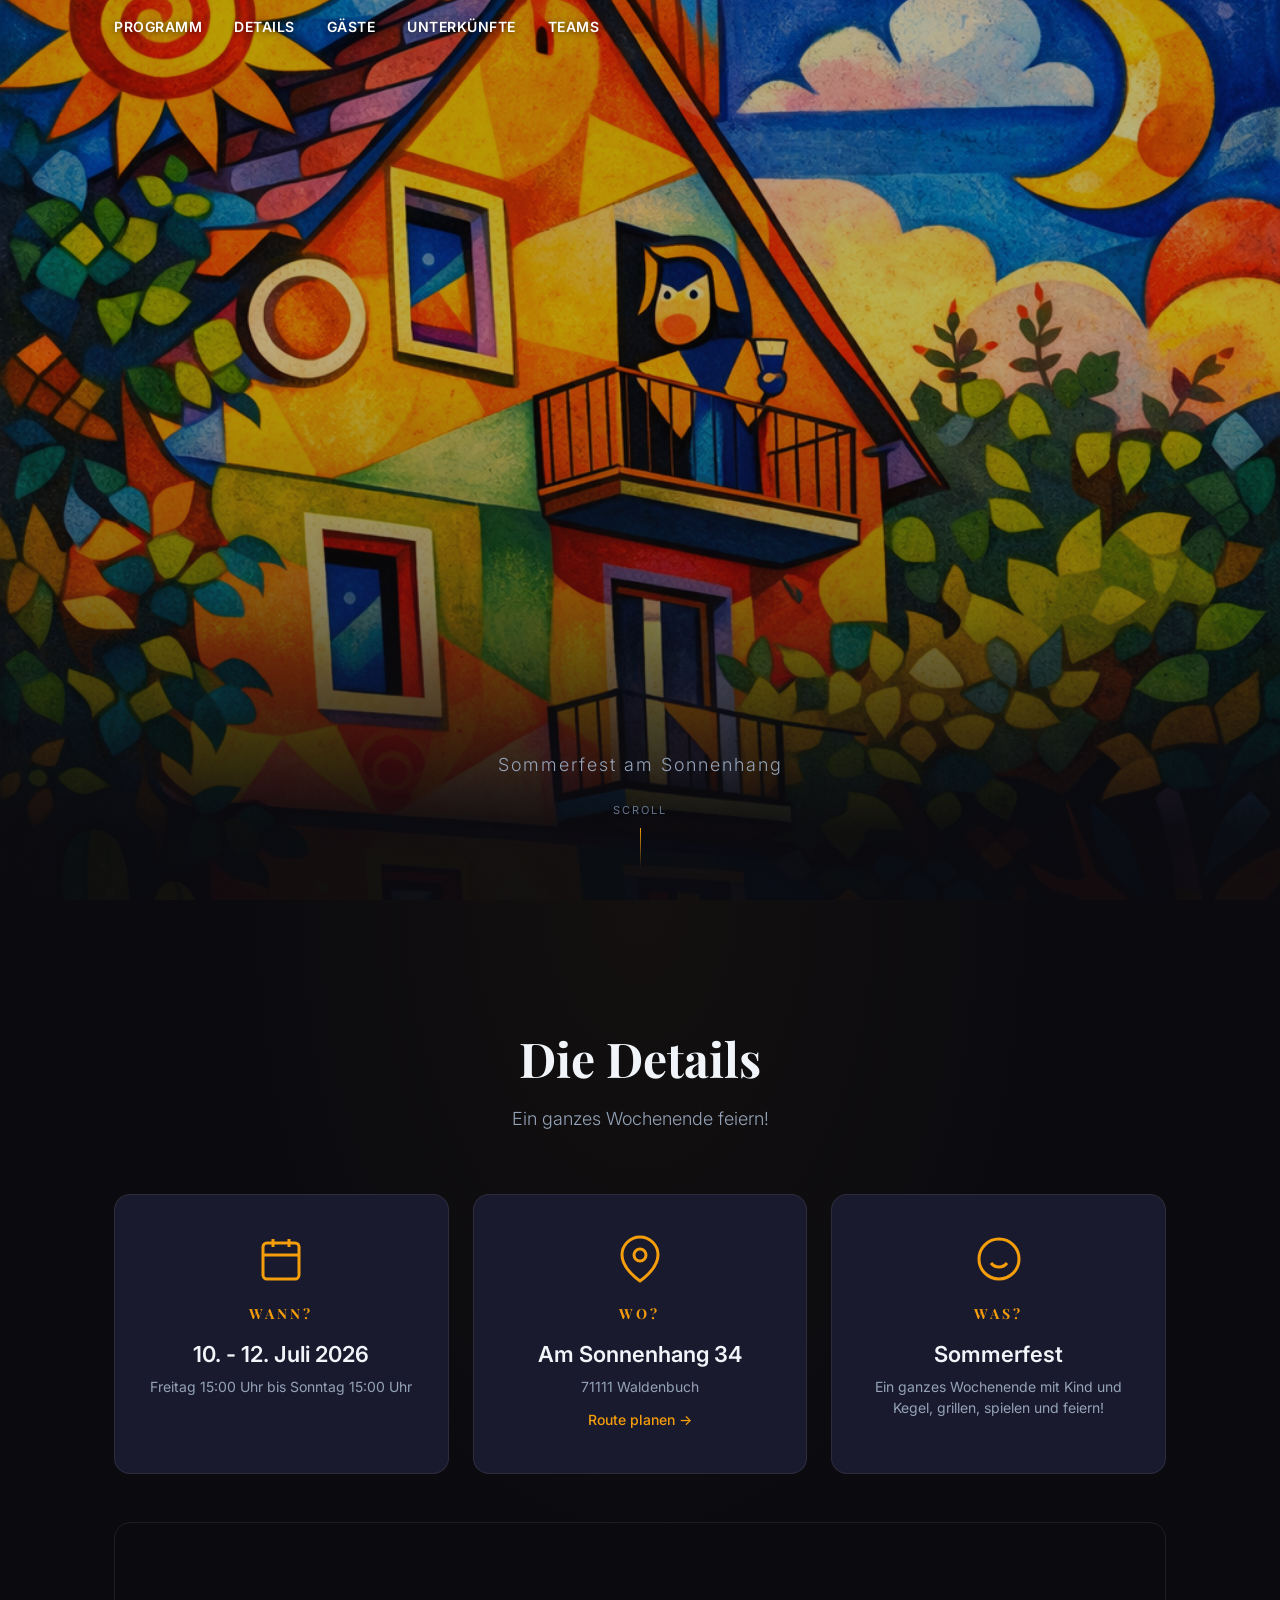
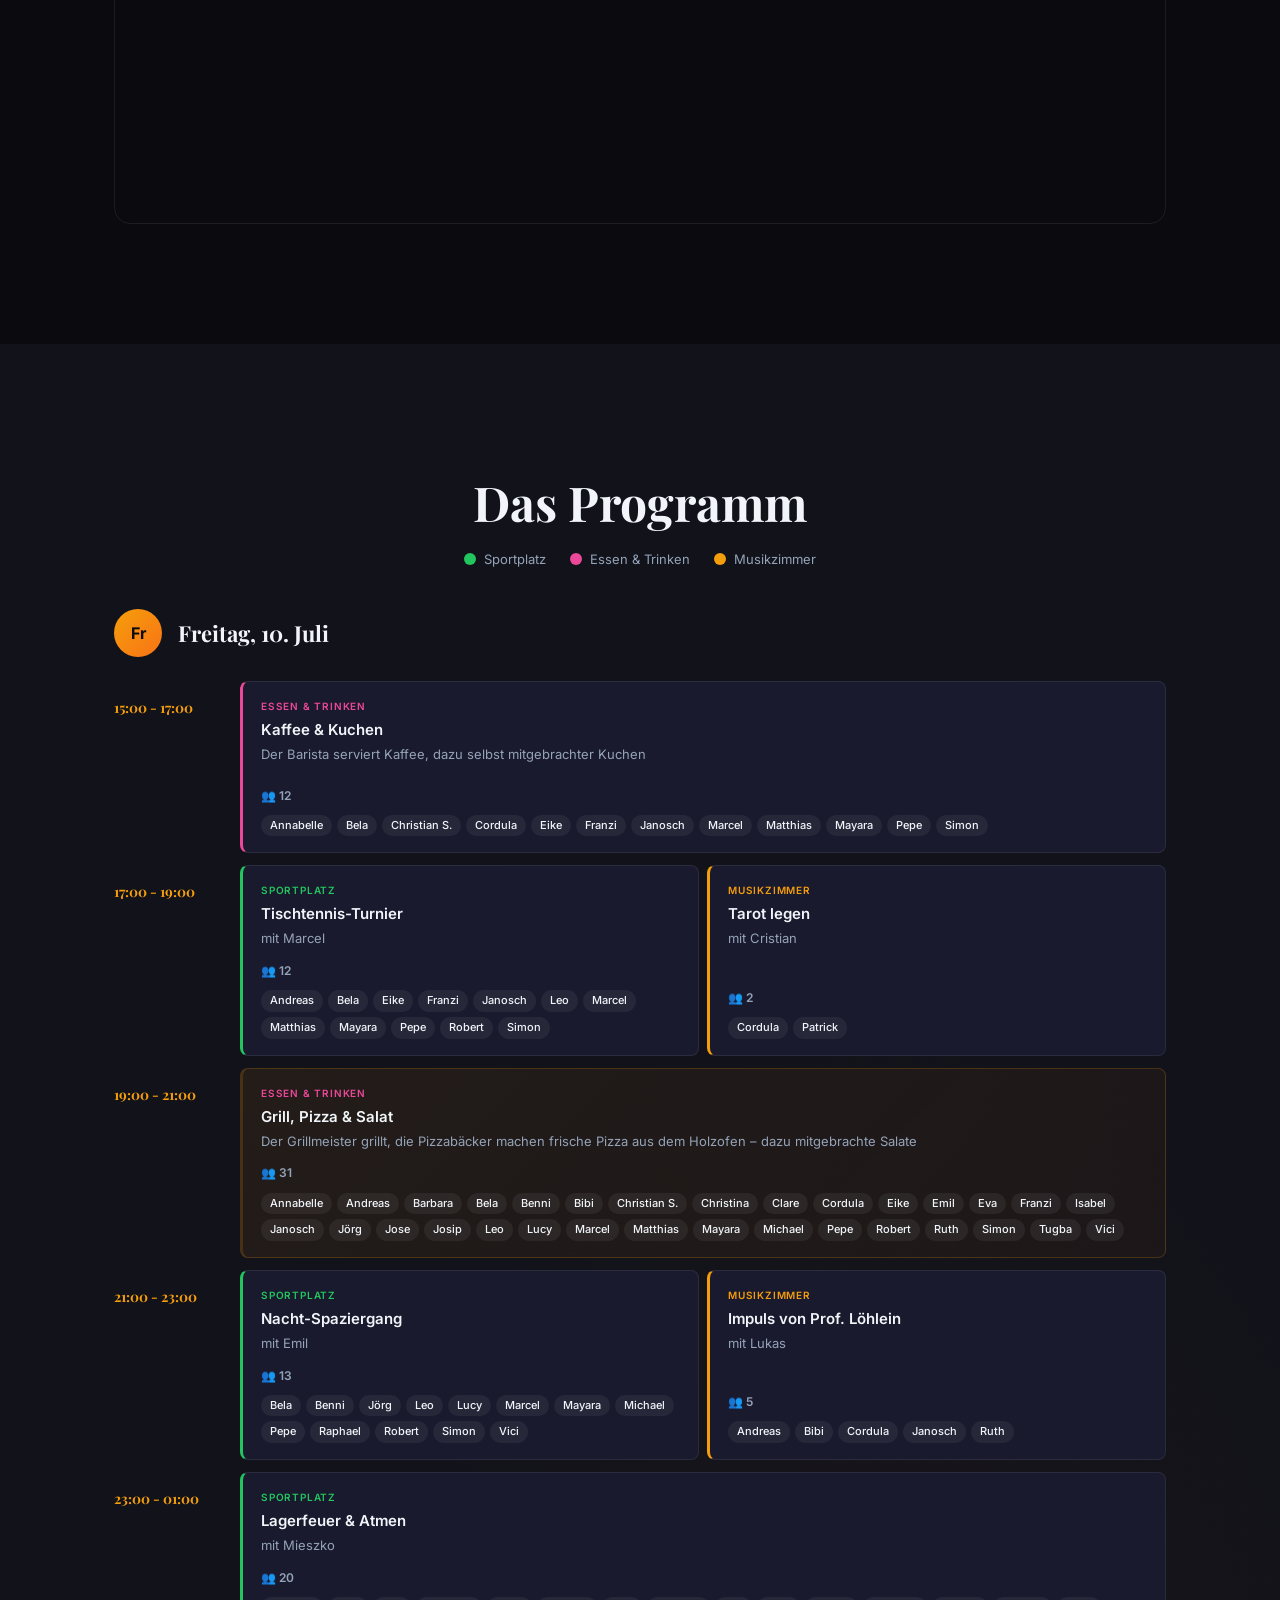
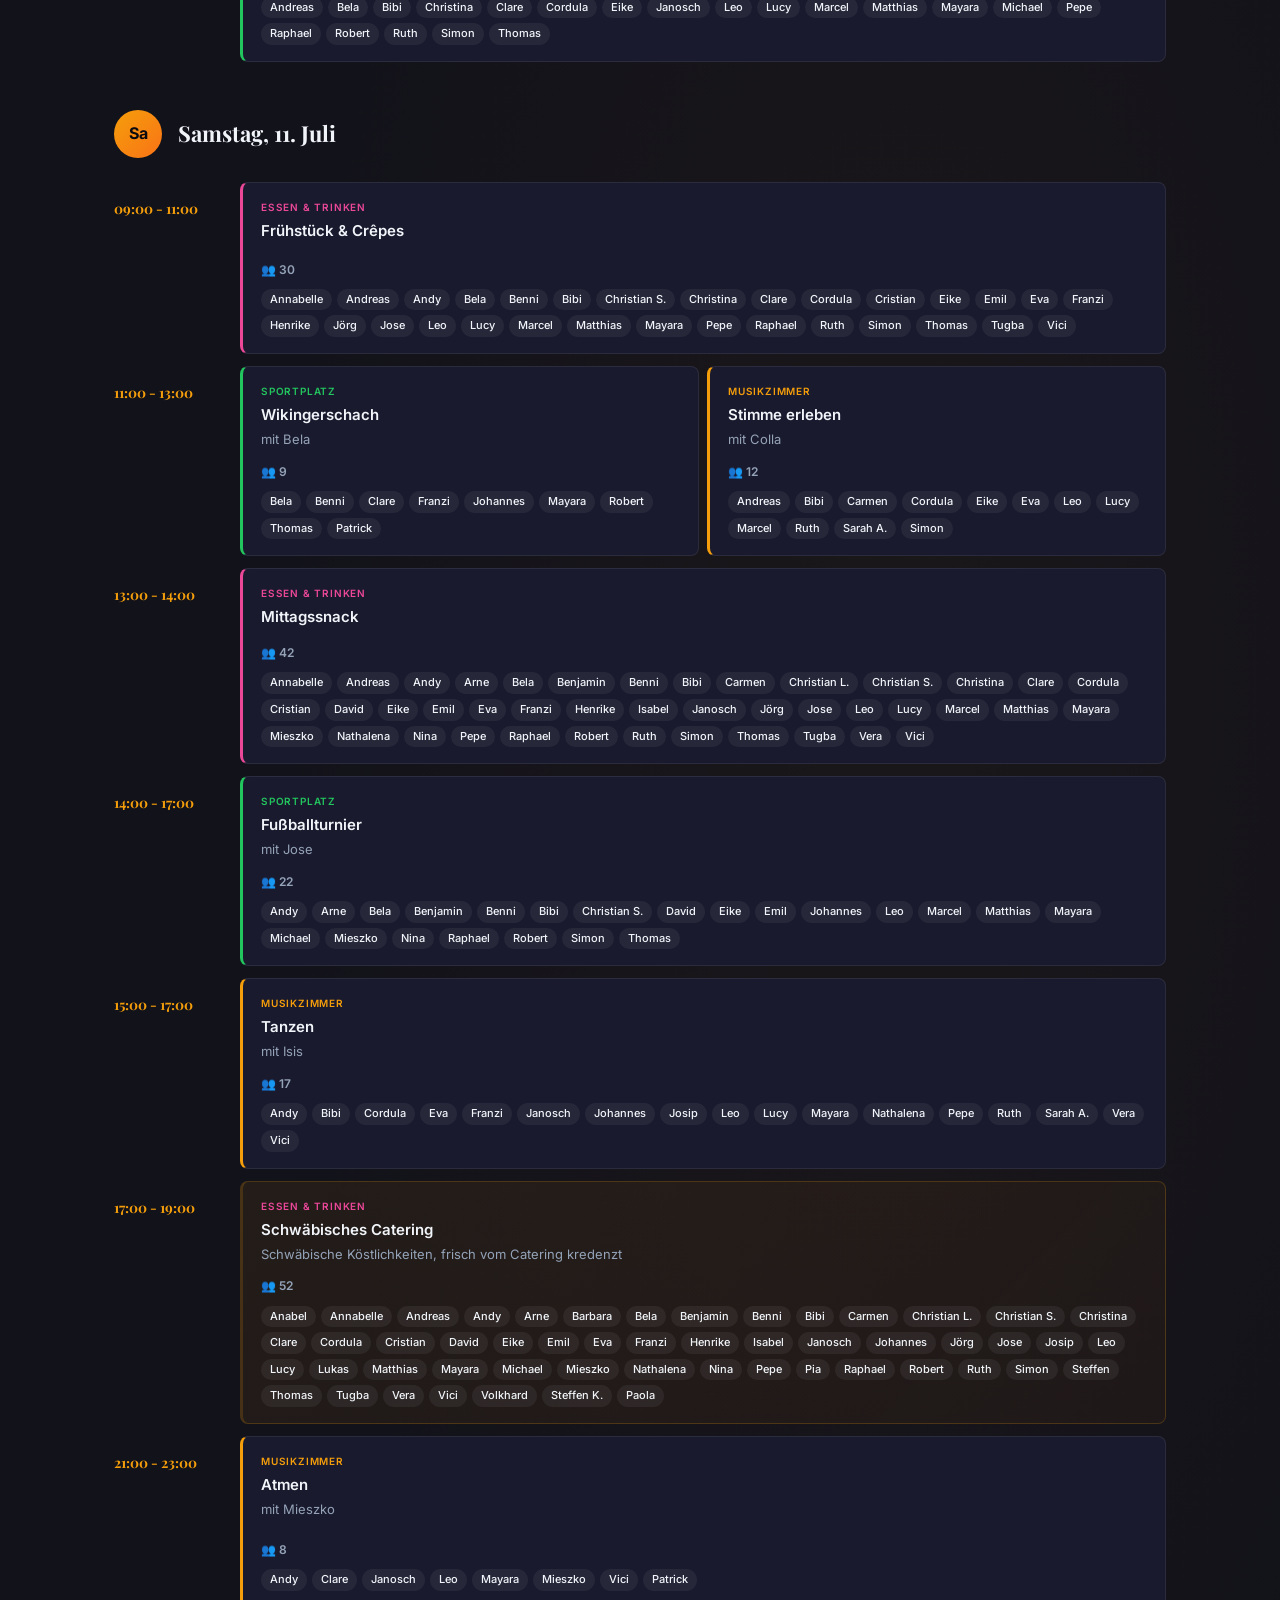
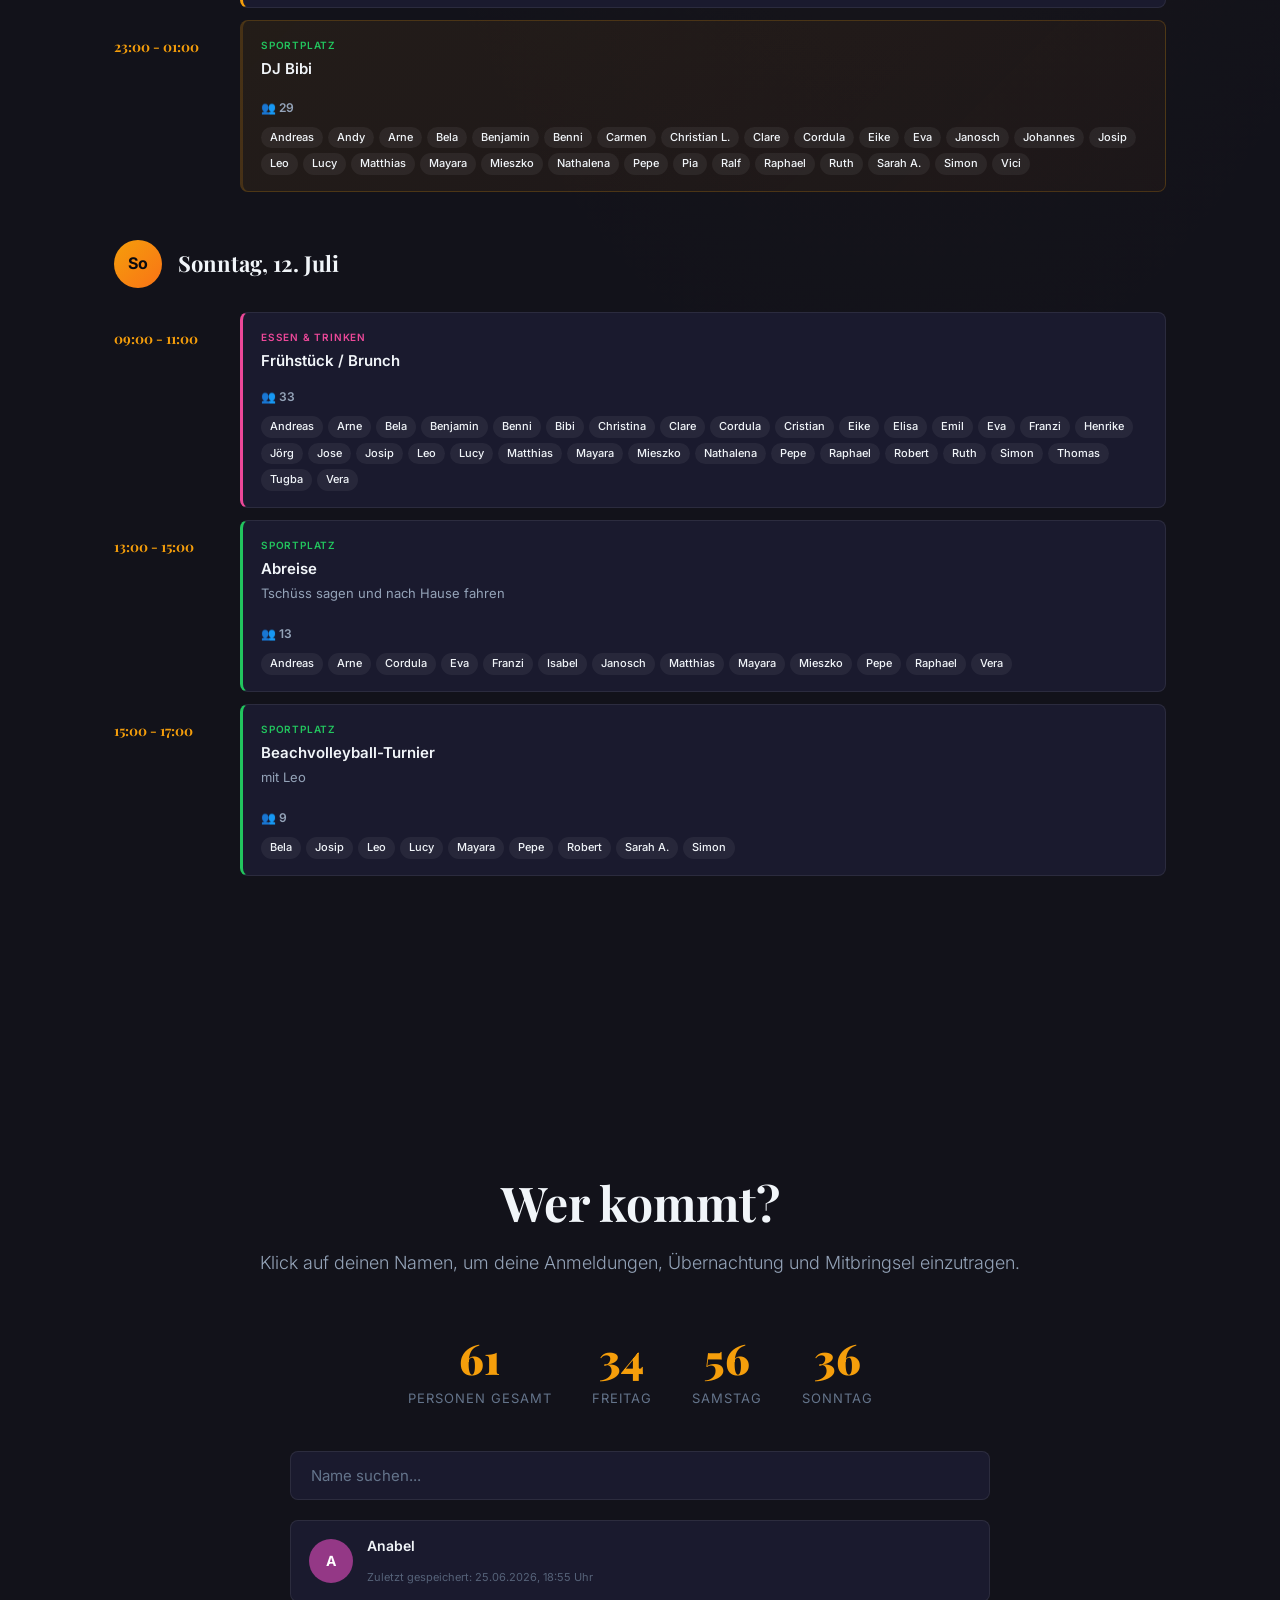
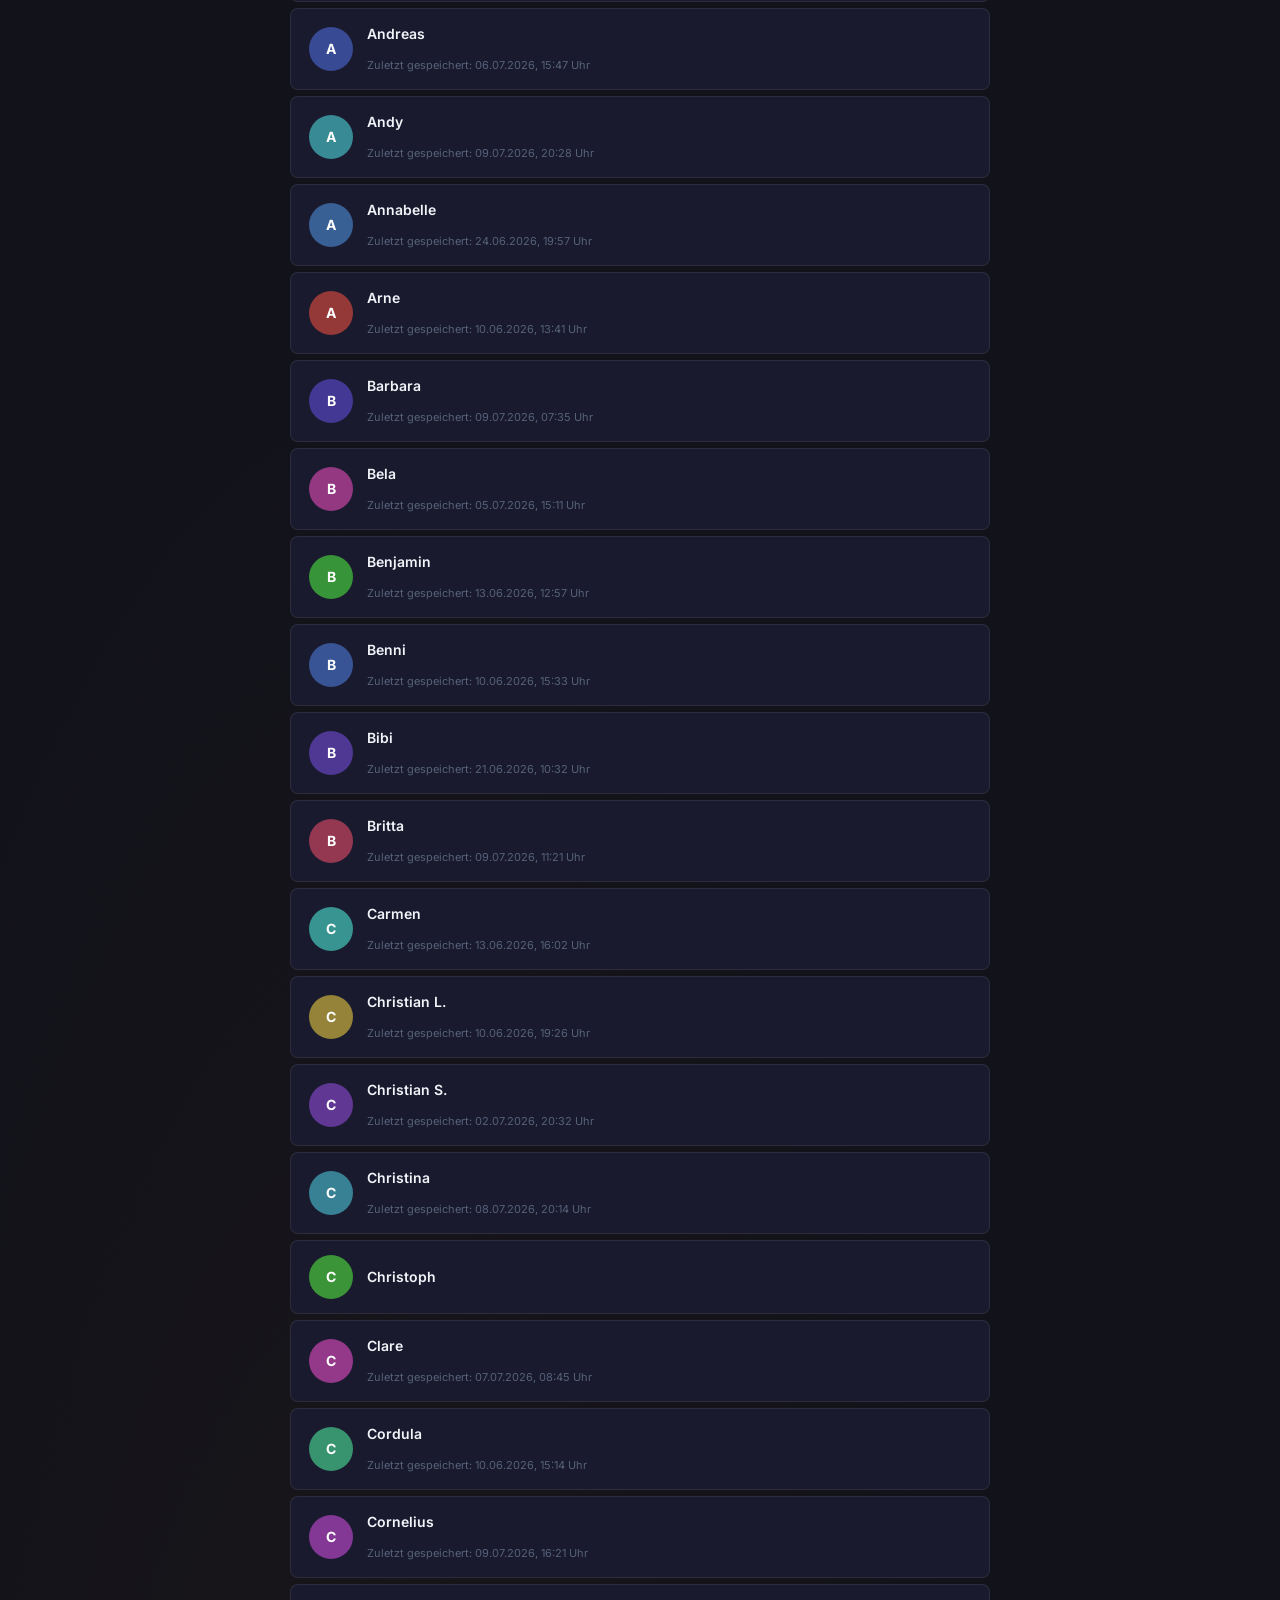
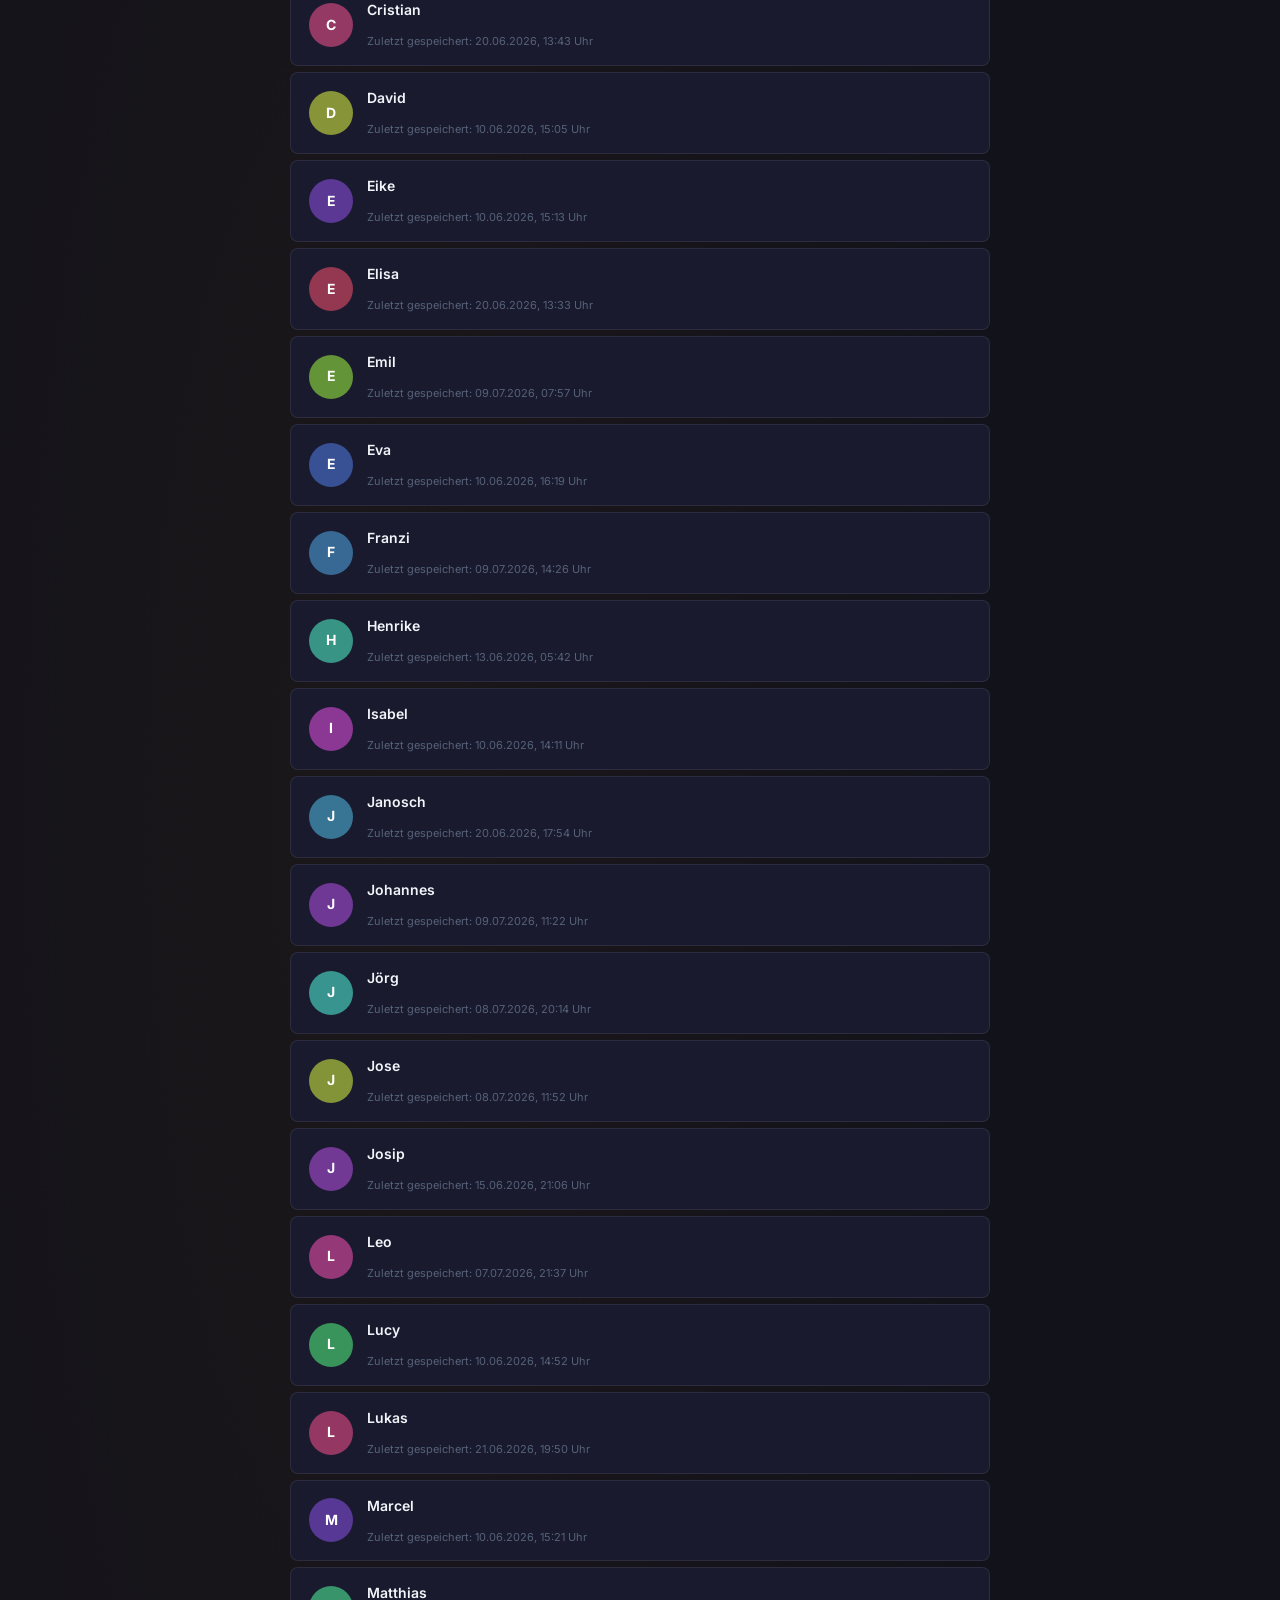
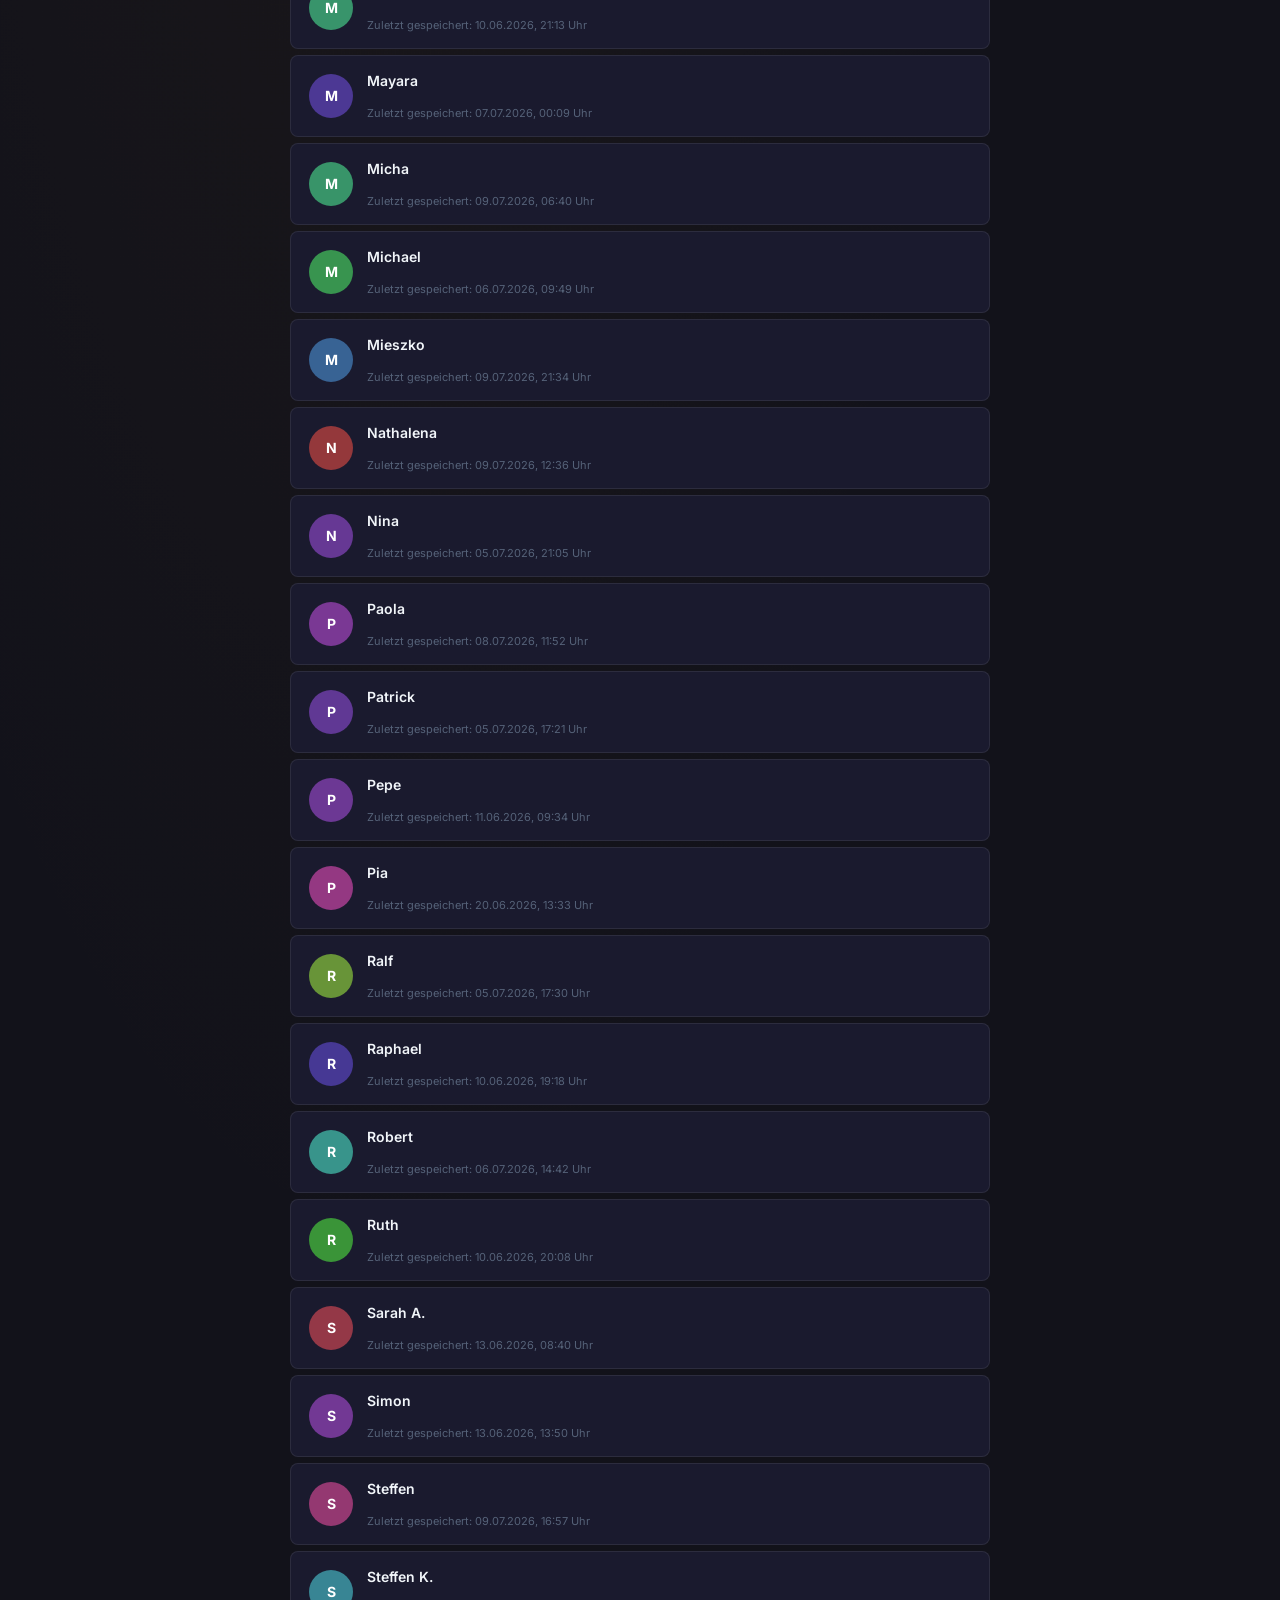
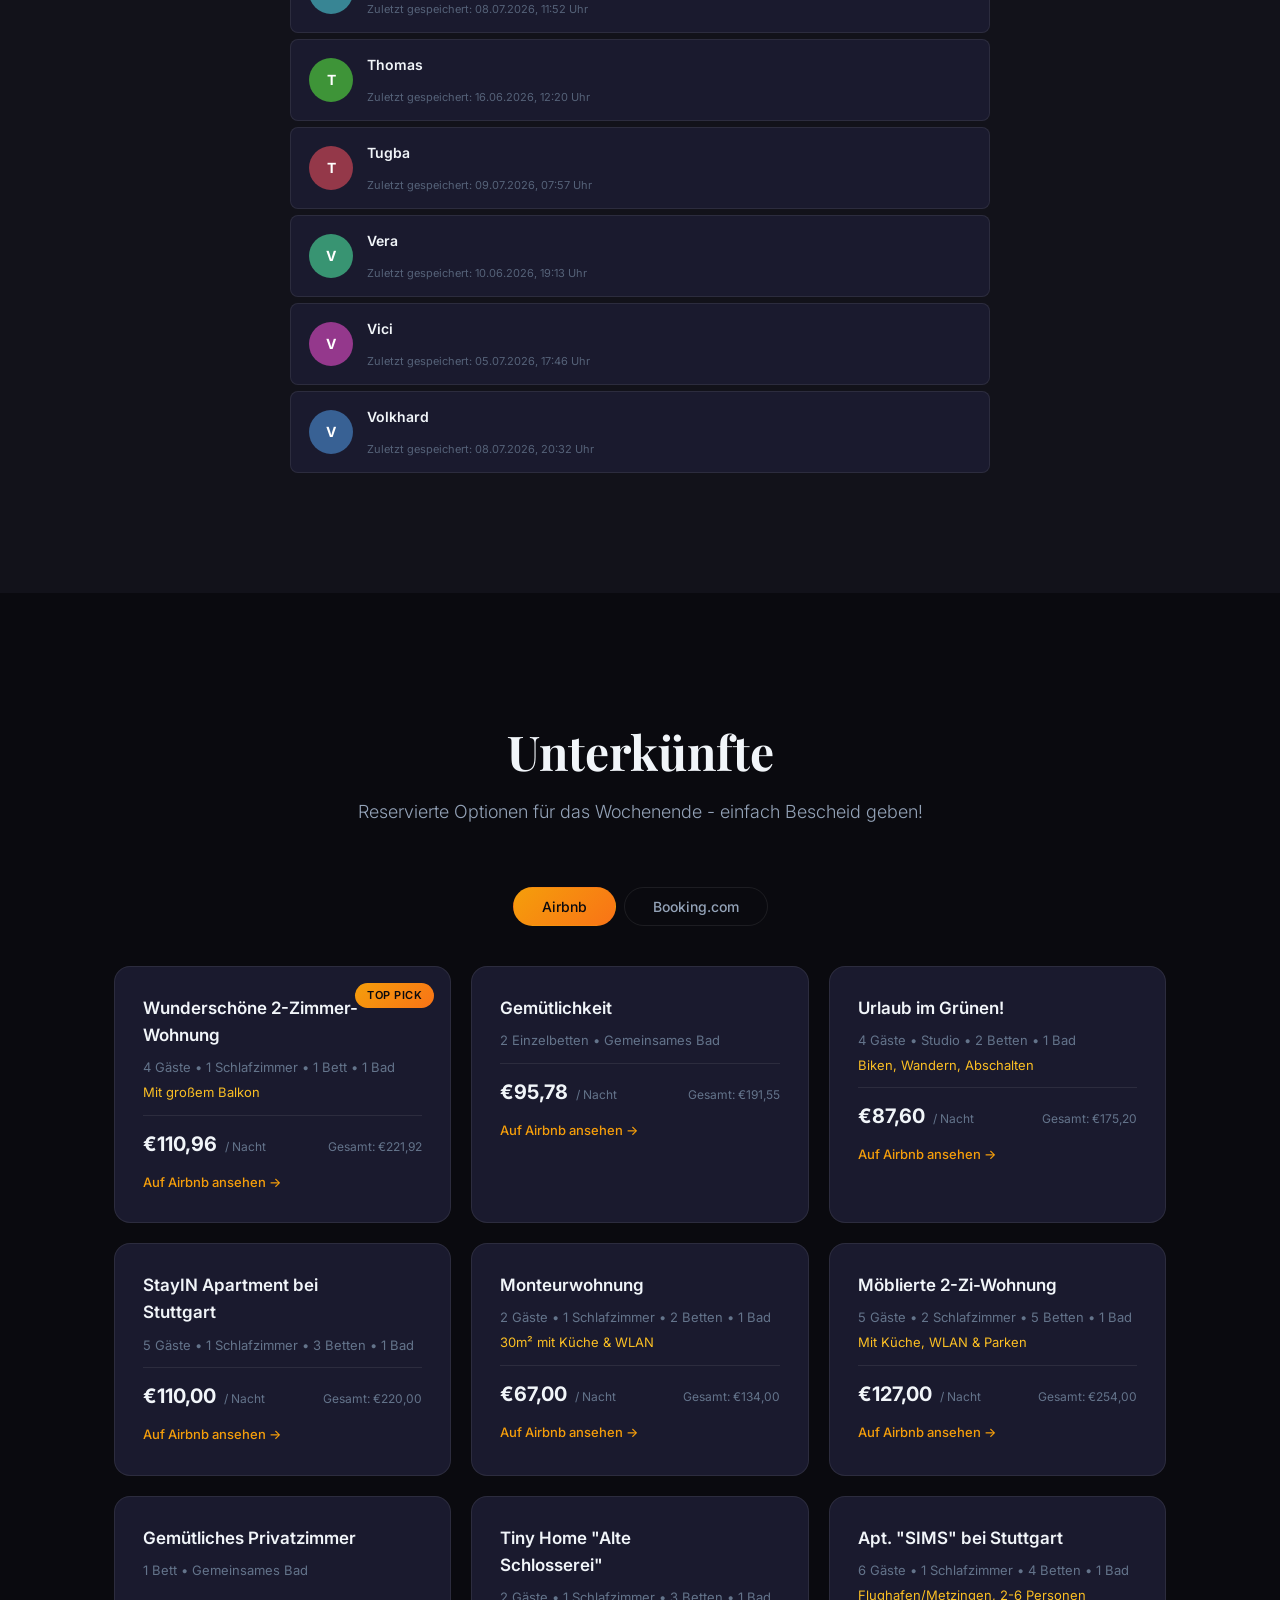
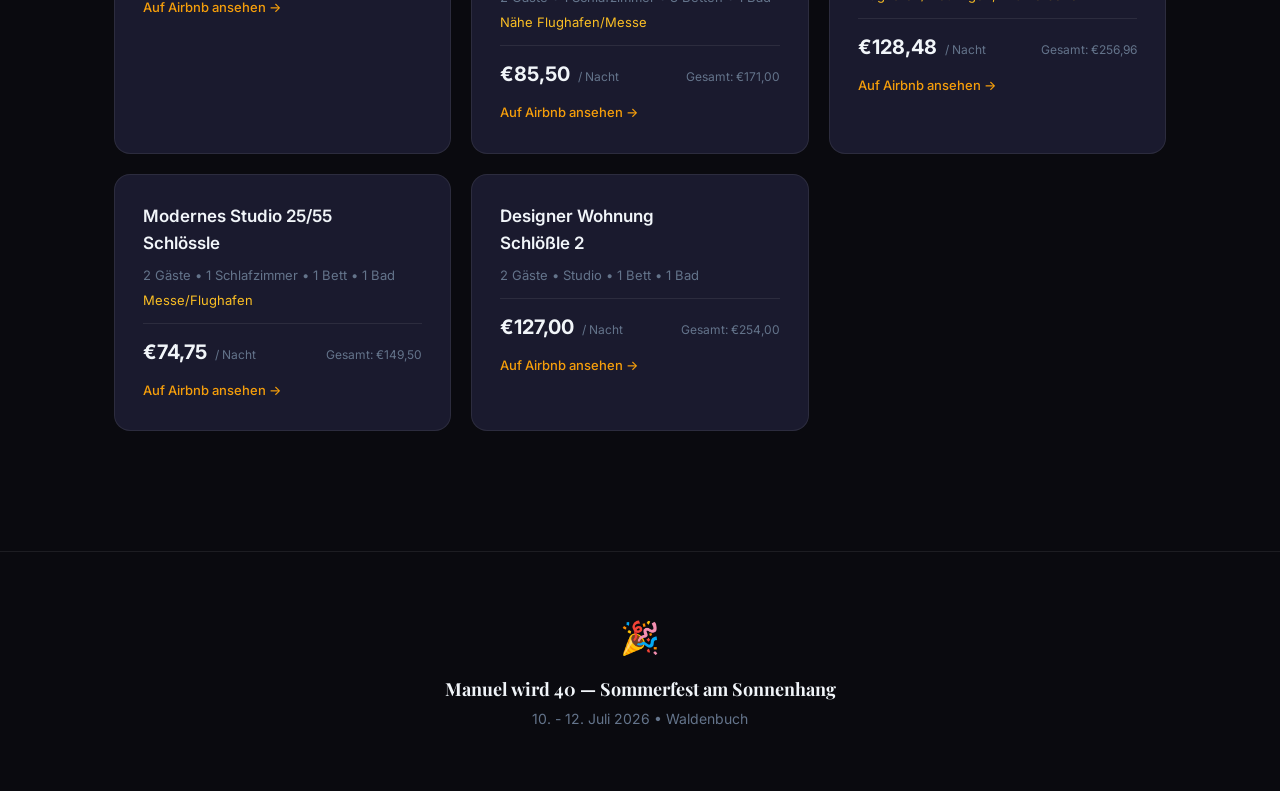
==== commit bd96b719: "Barbienen mit expliziten Aufgaben: Andy=Aperol Spritz, David=Bier - Andy -> Aperol-Barbiene (nur Ape" ====
--- a/index.html
+++ b/index.html
@@ -11,7 +11,7 @@
 <link rel="preconnect" href="https://fonts.googleapis.com">
 <link rel="preconnect" href="https://fonts.gstatic.com" crossorigin>
 <link href="https://fonts.googleapis.com/css2?family=Playfair+Display:wght@400;700;900&family=Inter:wght@300;400;500;600&family=Dancing+Script:wght@700&display=swap" rel="stylesheet">
-<link rel="stylesheet" href="style.css?v=1784200000000">
+<link rel="stylesheet" href="style.css?v=1784300000000">
 </head>
 <body>
 <!-- Floating particles background -->
@@ -907,8 +907,8 @@
 // Programm & Anmeldungen
 // ============================================
 // ==== Rollen (pro Gast) ====
-const ROLE_BY_NAME = {"Leo": {"team": "Getränke", "color": "#d21f26", "emoji": "🔴", "captain": "Leo", "role": "Barbiene", "level": "Captain", "tk": "Barbiene"}, "Andy": {"team": "Getränke", "color": "#d21f26", "emoji": "🔴", "captain": "Leo", "role": "Barbiene", "level": "Senior", "tk": "Barbiene"}, "David": {"team": "Getränke", "color": "#d21f26", "emoji": "🔴", "captain": "Leo", "role": "Barbiene", "level": "Junior", "tk": "Barbiene"}, "Robert": {"team": "Getränke", "color": "#d21f26", "emoji": "🔴", "captain": "Leo", "role": "Caipirinha-Captain", "level": "", "tk": "Caipirinha-Captain"}, "Andreas": {"team": "Getränke", "color": "#d21f26", "emoji": "🔴", "captain": "Leo", "role": "Weinverkoster", "level": "Senior", "tk": "Weinverkoster"}, "Arne": {"team": "Frühstück & Snack", "color": "#6cbf3c", "emoji": "🥞", "captain": "Lucy", "role": "Brötchenbabo", "level": "Senior", "tk": "Brötchenbabo"}, "Eva": {"team": "Getränke", "color": "#d21f26", "emoji": "🔴", "captain": "Leo", "role": "Eiskaffeespezialist", "level": "", "tk": "Eiskaffeespezialist"}, "Thomas": {"team": "Getränke", "color": "#d21f26", "emoji": "🔴", "captain": "Leo", "role": "Barista-Bengel", "level": "", "tk": "Barista-Bengel"}, "Matthias": {"team": "Essen", "color": "#f2c200", "emoji": "🟡", "captain": "Matthias", "role": "Grillgröße", "level": "Captain", "tk": "Grillgröße"}, "Eike": {"team": "Essen", "color": "#f2c200", "emoji": "🟡", "captain": "Matthias", "role": "Pizzabäcker", "level": "Senior", "tk": "Pizzabäcker"}, "Christina": {"team": "Feuer & Spezial", "color": "#8e44ad", "emoji": "🟣", "captain": "Raphael", "role": "Crêpemeisterin", "level": "Senior", "tk": "Crêpier"}, "Benni": {"team": "Essen", "color": "#f2c200", "emoji": "🟡", "captain": "Matthias", "role": "Salatbefehlshaber", "level": "Senior", "tk": "Salatbefehlshaber"}, "Bibi": {"team": "Essen", "color": "#f2c200", "emoji": "🟡", "captain": "Matthias", "role": "Pizzabäcker", "level": "Junior", "tk": "Pizzabäcker"}, "Lucy": {"team": "Frühstück & Snack", "color": "#6cbf3c", "emoji": "🥞", "captain": "Lucy", "role": "Frühstücksfee", "level": "Captain", "tk": "Frühstücksfee"}, "Tugba": {"team": "Frühstück & Snack", "color": "#6cbf3c", "emoji": "🥞", "captain": "Lucy", "role": "Frühstücksfee", "level": "Junior", "tk": "Frühstücksfee"}, "Pepe": {"team": "Frühstück & Snack", "color": "#6cbf3c", "emoji": "🥞", "captain": "Lucy", "role": "Frühstücksabbau", "level": "", "tk": "Frühstücksabbau"}, "Christian S.": {"team": "Frühstück & Snack", "color": "#6cbf3c", "emoji": "🥞", "captain": "Lucy", "role": "Brötchenbabo", "level": "Junior", "tk": "Brötchenbabo"}, "Emil": {"team": "Frühstück & Snack", "color": "#6cbf3c", "emoji": "🥞", "captain": "Lucy", "role": "Eierspezialist", "level": "", "tk": "Eierspezialist"}, "Nathalena": {"team": "Frühstück & Snack", "color": "#6cbf3c", "emoji": "🥞", "captain": "Lucy", "role": "Mittagssnacker", "level": "Senior", "tk": "Mittagssnacker"}, "Jörg": {"team": "Frühstück & Snack", "color": "#6cbf3c", "emoji": "🥞", "captain": "Lucy", "role": "Mittagssnacker", "level": "Junior", "tk": "Mittagssnacker"}, "Isabel": {"team": "Küche & Ordnung", "color": "#e2e2e2", "emoji": "⚪", "captain": "Isabel", "role": "Küchenkappo", "level": "Captain", "tk": "Küchenkappo"}, "Henrike": {"team": "Küche & Ordnung", "color": "#e2e2e2", "emoji": "⚪", "captain": "Isabel", "role": "Besteckbataillon", "level": "Senior", "tk": "Besteckbataillon"}, "Mayara": {"team": "Küche & Ordnung", "color": "#e2e2e2", "emoji": "⚪", "captain": "Isabel", "role": "Spülstation", "level": "Senior", "tk": "Spülstation"}, "Jose": {"team": "Küche & Ordnung", "color": "#e2e2e2", "emoji": "⚪", "captain": "Isabel", "role": "Spülstation", "level": "Junior", "tk": "Spülstation"}, "Clare": {"team": "Küche & Ordnung", "color": "#e2e2e2", "emoji": "⚪", "captain": "Isabel", "role": "Spülstation", "level": "Junior", "tk": "Spülstation"}, "Annabelle": {"team": "Küche & Ordnung", "color": "#e2e2e2", "emoji": "⚪", "captain": "Isabel", "role": "Spülstation", "level": "Junior", "tk": "Spülstation"}, "Cordula": {"team": "Empfang & Orga", "color": "#2fa84a", "emoji": "🟢", "captain": "Cordula", "role": "Zeremonienmeister", "level": "Captain", "tk": "Zeremonienmeister"}, "Franzi": {"team": "Empfang & Orga", "color": "#2fa84a", "emoji": "🟢", "captain": "Cordula", "role": "Wichtelfee", "level": "", "tk": "Wichtelfee"}, "Ruth": {"team": "Empfang & Orga", "color": "#2fa84a", "emoji": "🟢", "captain": "Cordula", "role": "Empfangskomitee", "level": "Junior", "tk": "Empfangskomitee"}, "Volkhard": {"team": "Empfang & Orga", "color": "#2fa84a", "emoji": "🟢", "captain": "Cordula", "role": "Shuttle-Service-Chef", "level": "", "tk": "Shuttle-Service-Chef"}, "Simon": {"team": "Unterhaltung & Spiele", "color": "#ef8a1a", "emoji": "🟠", "captain": "Simon", "role": "Rasender Reporter", "level": "Captain", "tk": "Rasender Reporter"}, "Raphael": {"team": "Feuer & Spezial", "color": "#8e44ad", "emoji": "🟣", "captain": "Raphael", "role": "Team-Captain", "level": "Captain", "tk": "TeamCaptain"}, "Steffen": {"team": "Feuer & Spezial", "color": "#8e44ad", "emoji": "🟣", "captain": "Raphael", "role": "Pyromane", "level": "", "tk": "Pyromane"}, "Janosch": {"team": "Feuer & Spezial", "color": "#8e44ad", "emoji": "🟣", "captain": "Raphael", "role": "Crêpier", "level": "Junior", "tk": "Crêpier"}, "Patrick": {"team": "Feuer & Spezial", "color": "#8e44ad", "emoji": "🟣", "captain": "Raphael", "role": "Bademeister", "level": "Senior", "tk": "Bademeister"}, "Nina": {"team": "Feuer & Spezial", "color": "#8e44ad", "emoji": "🟣", "captain": "Raphael", "role": "Bademeister", "level": "Junior", "tk": "Bademeister"}, "Cristian": {"team": "Buffet", "color": "#1f4fd8", "emoji": "🔵", "captain": "Cristian", "role": "Buffet Samurai", "level": "Captain", "tk": "Buffet-Helferchen"}, "Bela": {"team": "Buffet", "color": "#1f4fd8", "emoji": "🔵", "captain": "Cristian", "role": "Buffet-Helferchen", "level": "Senior", "tk": "Buffet-Helferchen"}, "Marcel": {"team": "Unterhaltung & Spiele", "color": "#ef8a1a", "emoji": "🟠", "captain": "Simon", "role": "Dingpong", "level": "", "tk": "Dingpong"}, "Vici": {"team": "Buffet", "color": "#1f4fd8", "emoji": "🔵", "captain": "Cristian", "role": "Buffet-Helferchen", "level": "Junior", "tk": "Buffet-Helferchen"}, "Josip": {"team": "Sound & Technik", "color": "#2b2b2b", "emoji": "⚫", "captain": "Josip", "role": "Soundmeister", "level": "Captain", "tk": "Soundmeister"}, "Christoph": {"team": "Sound & Technik", "color": "#2b2b2b", "emoji": "⚫", "captain": "Josip", "role": "Soundmeister", "level": "Junior", "tk": "Soundmeister"}, "Mieszko": {"team": "Sound & Technik", "color": "#2b2b2b", "emoji": "⚫", "captain": "Josip", "role": "DJ", "level": "Senior", "tk": "DJ"}, "Elisa": {"team": "Joker 1", "color": "#ef7fb0", "emoji": "🩷", "captain": "Elisa", "role": "Joker", "level": "Captain", "tk": "Joker"}, "Anabel": {"team": "Joker 1", "color": "#ef7fb0", "emoji": "🩷", "captain": "Elisa", "role": "Joker", "level": "", "tk": "Joker"}, "Barbara": {"team": "Joker 1", "color": "#ef7fb0", "emoji": "🩷", "captain": "Elisa", "role": "Joker", "level": "", "tk": "Joker"}, "Carmen": {"team": "Buffet", "color": "#1f4fd8", "emoji": "🔵", "captain": "Cristian", "role": "Buffet-Helferchen", "level": "Junior", "tk": "Buffet-Helferchen"}, "Christian L.": {"team": "Unterhaltung & Spiele", "color": "#ef8a1a", "emoji": "🟠", "captain": "Simon", "role": "Casino-Kätzchen", "level": "Junior", "tk": "Casino-Kätzchen"}, "Lukas": {"team": "Joker 1", "color": "#ef7fb0", "emoji": "🩷", "captain": "Elisa", "role": "Joker", "level": "", "tk": "Joker"}, "Michael": {"team": "Joker 1", "color": "#ef7fb0", "emoji": "🩷", "captain": "Elisa", "role": "Joker", "level": "", "tk": "Joker"}, "Benjamin": {"team": "Joker 2", "color": "#1f6b3b", "emoji": "🟢", "captain": "Benjamin", "role": "Joker", "level": "Captain", "tk": "Joker"}, "Johannes": {"team": "Joker 2", "color": "#1f6b3b", "emoji": "🟢", "captain": "Benjamin", "role": "Joker", "level": "", "tk": "Joker"}, "Pia": {"team": "Joker 2", "color": "#1f6b3b", "emoji": "🟢", "captain": "Benjamin", "role": "Joker", "level": "", "tk": "Joker"}, "Ralf": {"team": "Unterhaltung & Spiele", "color": "#ef8a1a", "emoji": "🟠", "captain": "Simon", "role": "Rasender Reporter", "level": "Junior", "tk": "Rasender Reporter"}, "Sarah A.": {"team": "Joker 2", "color": "#1f6b3b", "emoji": "🟢", "captain": "Benjamin", "role": "Joker", "level": "", "tk": "Joker"}, "Vera": {"team": "Joker 2", "color": "#1f6b3b", "emoji": "🟢", "captain": "Benjamin", "role": "Joker", "level": "", "tk": "Joker"}, "Steffen K.": {"team": "Getränke", "color": "#d21f26", "emoji": "🔴", "captain": "Leo", "role": "Weinverkoster", "level": "Junior", "tk": "Weinverkoster"}, "Micha": {"team": "Joker 1", "color": "#ef7fb0", "emoji": "🩷", "captain": "Elisa", "role": "Joker", "level": "", "tk": "Joker"}, "Britta": {"team": "Joker 1", "color": "#ef7fb0", "emoji": "🩷", "captain": "Elisa", "role": "Joker", "level": "", "tk": "Joker"}};
-const ROLE_TASKS = {"Barbiene": ["Kühle Getränke an der Bar bereitstellen", "Leergut in die Garage bringen", "Kühlwagen mit frischen Getränken auffüllen"], "Caipirinha-Captain": ["Sa-Abend die Caipirinhas vorbereiten", "Sorgt, dass jeder der will einen bekommt", "Wäscht die Caipirinha-Gläser ab"], "Weinverkoster": ["Hat den Schlüssel zum Weinkeller", "Versorgt die Weintrinker", "Spült am Schluss die Weingläser"], "Eiskaffeespezialist": ["Weiß, wo das Vanilleeis versteckt ist", "Arbeitet mit dem Barista zusammen", "Versorgt alle mit Eiskaffee"], "Barista-Bengel": ["Hat die Kaffeemaschine im Blick", "Füllt Wasser nach", "Sorgt, dass alle mit Koffein versorgt sind"], "Grillgröße": ["Sorgt für genug Grillgut", "Hat die Gasflasche im Griff", "Betreut auch die vegetarischen Gäste"], "Pizzabäcker": ["Beste Pizza nördlich vom Äquator", "Heizt den Pizzaofen ein", "Versteht die Kunst des Pizzateigs"], "Salatbefehlshaber": ["Koordiniert den Salatbefehl am Freitag", "Sorgt, dass die Reste unter die Leute kommen", "Hält die Kühlkette ein & empfiehlt den richtigen Salat"], "Kuchenkönigin": ["Kuchen Fr-Mittag aufs Buffet", "Um 17 Uhr in den Keller", "Reste übers Wochenende ans Volk"], "Frühstücksfee": ["Sa & So um 8 Uhr Frühstück aufstellen", "Schaut, dass für jeden was dabei ist", "Um 11 Uhr abräumen & Kühlkette halten"], "Brötchenbabo": ["Holt Sa & So früh die Brötchen", "Verstaut Backwaren sachgerecht", "Motiviert Gäste, So Backwaren mitzunehmen"], "Eierspezialist": ["Eierspeisen Sa & So morgens", "Räumt die Reste ab", "Sorgt, dass sie wegkommen"], "Mittagssnacker": ["Butterbrezeln & Äpfel Sa 13 Uhr aufstellen", "Informiert die Gäste über den Snack", "Um 15 Uhr wieder in den Keller"], "Küchenkappo": ["Hält Ordnung in der Küche", "Räumt auf", "Weist die zurecht, die Sauerei machen"], "Besteckbataillon": ["Beklebt das Besteck mit Namensschildern", "Sorgt, dass Gäste Besteck bekommen", "Sammelt benutztes Besteck ein & bringt es zur Spülstation"], "Spülstation": ["Hält die Spülstation im Keller am Laufen", "Sorgt für sauberes Geschirr & Besteck", "Hält den Spülbereich sauber und ordentlich"], "Zeremonienmeister": ["Hat Ablauf & Zeit im Blick", "Erinnert an den Ablaufplan", "Koordiniert & betreut die Vortragenden"], "Empfangskomitee": ["Gibt jedem Gast sein Namensschild", "Erklärt jedem seine Rolle", "Führt in die Kunst des Wichtelns ein"], "Shuttle-Service-Chef": ["Fährt Gäste ohne Auto in ihre Wohnung", "Holt Gäste vom Bahnhof ab", "Koordiniert Fahrgemeinschaften & Abfahrtszeiten"], "Rasender Reporter": ["Macht Fotos & Videos für die Nachwelt", "Motiviert Gäste, gut auszusehen", "Erstellt am Ende ein Highlight-Reel"], "Casino-Kätzchen": ["Erklärt die Spielregeln", "Sorgt für Ordnung am Spieltisch", "Hat das letzte Wort bei Unklarheiten"], "Pyromane": ["Fackeln aufstellen & nachfüllen", "Lagerfeuer machen & Holz nachlegen", "Raketen abfeuern"], "Crêpier": ["Versorgt die Crêpe-Station mit Teig", "Hält die Kühlkette mit dem Kühlwagen", "Weist Gäste in die Kunst des Crêpe-Machens ein"], "Bademeister": ["Organisiert die Wasserschlacht mit Wasserbomben & Spritzpistolen 💦", "Kontrolliert den Gartenschlauch", "Kennt den Weg zur Dusche & schaut, dass keiner stinkt"], "Buffet-Helferchen": ["Buffet Sa 19 Uhr aufbauen", "Schaut, dass es ordentlich aussieht", "Lädt Gäste ein & schlichtet Rangeleien"], "Soundmeister": ["Kümmert sich um die Boxen", "Lädt sie auf & sorgt für Strom", "Kümmert sich um die Verbindung der Boxen"], "DJ": ["Legt Sa-Abend die Musik auf", "Nimmt Musikwünsche entgegen", "Stimmt sich mit dem Soundmeister ab"], "Joker": ["Springt überall ein, wo Not am Mann ist", "Unterstützt das Team mit dem meisten Bedarf", "Hält Augen & Ohren offen & packt spontan mit an"], "TeamCaptain": ["Leitet das Team & koordiniert die Aufgaben", "Sorgt, dass jeder im Team weiß, was zu tun ist", "Behält den Überblick übers ganze Wochenende"], "Frühstücksabbau": ["Baut Sa & So nach dem Frühstück (ab 11 Uhr) alles ab", "Räumt Geschirr, Reste & Utensilien weg", "Bringt die Reste in den Keller & hält die Kühlkette"], "Wichtelfee": ["Organisiert das Schrottwichteln", "Sammelt die Wichtel-Geschenke ein & nummeriert sie", "Erklärt die Regeln & moderiert den Wichtel-Ablauf"]};
+const ROLE_BY_NAME = {"Leo": {"team": "Getränke", "color": "#d21f26", "emoji": "🔴", "captain": "Leo", "role": "Barbiene", "level": "Captain", "tk": "Barbiene"}, "Andy": {"team": "Getränke", "color": "#d21f26", "emoji": "🔴", "captain": "Leo", "role": "Aperol-Barbiene", "level": "", "tk": "AperolSpritz"}, "David": {"team": "Getränke", "color": "#d21f26", "emoji": "🔴", "captain": "Leo", "role": "Bier-Barbiene", "level": "", "tk": "Bier"}, "Robert": {"team": "Getränke", "color": "#d21f26", "emoji": "🔴", "captain": "Leo", "role": "Caipirinha-Captain", "level": "", "tk": "Caipirinha-Captain"}, "Andreas": {"team": "Getränke", "color": "#d21f26", "emoji": "🔴", "captain": "Leo", "role": "Weinverkoster", "level": "Senior", "tk": "Weinverkoster"}, "Arne": {"team": "Frühstück & Snack", "color": "#6cbf3c", "emoji": "🥞", "captain": "Lucy", "role": "Brötchenbabo", "level": "Senior", "tk": "Brötchenbabo"}, "Eva": {"team": "Getränke", "color": "#d21f26", "emoji": "🔴", "captain": "Leo", "role": "Eiskaffeespezialist", "level": "", "tk": "Eiskaffeespezialist"}, "Thomas": {"team": "Getränke", "color": "#d21f26", "emoji": "🔴", "captain": "Leo", "role": "Barista-Bengel", "level": "", "tk": "Barista-Bengel"}, "Matthias": {"team": "Essen", "color": "#f2c200", "emoji": "🟡", "captain": "Matthias", "role": "Grillgröße", "level": "Captain", "tk": "Grillgröße"}, "Eike": {"team": "Essen", "color": "#f2c200", "emoji": "🟡", "captain": "Matthias", "role": "Pizzabäcker", "level": "Senior", "tk": "Pizzabäcker"}, "Christina": {"team": "Feuer & Spezial", "color": "#8e44ad", "emoji": "🟣", "captain": "Raphael", "role": "Crêpemeisterin", "level": "Senior", "tk": "Crêpier"}, "Benni": {"team": "Essen", "color": "#f2c200", "emoji": "🟡", "captain": "Matthias", "role": "Salatbefehlshaber", "level": "Senior", "tk": "Salatbefehlshaber"}, "Bibi": {"team": "Essen", "color": "#f2c200", "emoji": "🟡", "captain": "Matthias", "role": "Pizzabäcker", "level": "Junior", "tk": "Pizzabäcker"}, "Lucy": {"team": "Frühstück & Snack", "color": "#6cbf3c", "emoji": "🥞", "captain": "Lucy", "role": "Frühstücksfee", "level": "Captain", "tk": "Frühstücksfee"}, "Tugba": {"team": "Frühstück & Snack", "color": "#6cbf3c", "emoji": "🥞", "captain": "Lucy", "role": "Frühstücksfee", "level": "Junior", "tk": "Frühstücksfee"}, "Pepe": {"team": "Frühstück & Snack", "color": "#6cbf3c", "emoji": "🥞", "captain": "Lucy", "role": "Frühstücksabbau", "level": "", "tk": "Frühstücksabbau"}, "Christian S.": {"team": "Frühstück & Snack", "color": "#6cbf3c", "emoji": "🥞", "captain": "Lucy", "role": "Brötchenbabo", "level": "Junior", "tk": "Brötchenbabo"}, "Emil": {"team": "Frühstück & Snack", "color": "#6cbf3c", "emoji": "🥞", "captain": "Lucy", "role": "Eierspezialist", "level": "", "tk": "Eierspezialist"}, "Nathalena": {"team": "Frühstück & Snack", "color": "#6cbf3c", "emoji": "🥞", "captain": "Lucy", "role": "Mittagssnacker", "level": "Senior", "tk": "Mittagssnacker"}, "Jörg": {"team": "Frühstück & Snack", "color": "#6cbf3c", "emoji": "🥞", "captain": "Lucy", "role": "Mittagssnacker", "level": "Junior", "tk": "Mittagssnacker"}, "Isabel": {"team": "Küche & Ordnung", "color": "#e2e2e2", "emoji": "⚪", "captain": "Isabel", "role": "Küchenkappo", "level": "Captain", "tk": "Küchenkappo"}, "Henrike": {"team": "Küche & Ordnung", "color": "#e2e2e2", "emoji": "⚪", "captain": "Isabel", "role": "Besteckbataillon", "level": "Senior", "tk": "Besteckbataillon"}, "Mayara": {"team": "Küche & Ordnung", "color": "#e2e2e2", "emoji": "⚪", "captain": "Isabel", "role": "Spülstation", "level": "Senior", "tk": "Spülstation"}, "Jose": {"team": "Küche & Ordnung", "color": "#e2e2e2", "emoji": "⚪", "captain": "Isabel", "role": "Spülstation", "level": "Junior", "tk": "Spülstation"}, "Clare": {"team": "Küche & Ordnung", "color": "#e2e2e2", "emoji": "⚪", "captain": "Isabel", "role": "Spülstation", "level": "Junior", "tk": "Spülstation"}, "Annabelle": {"team": "Küche & Ordnung", "color": "#e2e2e2", "emoji": "⚪", "captain": "Isabel", "role": "Spülstation", "level": "Junior", "tk": "Spülstation"}, "Cordula": {"team": "Empfang & Orga", "color": "#2fa84a", "emoji": "🟢", "captain": "Cordula", "role": "Zeremonienmeister", "level": "Captain", "tk": "Zeremonienmeister"}, "Franzi": {"team": "Empfang & Orga", "color": "#2fa84a", "emoji": "🟢", "captain": "Cordula", "role": "Wichtelfee", "level": "", "tk": "Wichtelfee"}, "Ruth": {"team": "Empfang & Orga", "color": "#2fa84a", "emoji": "🟢", "captain": "Cordula", "role": "Empfangskomitee", "level": "Junior", "tk": "Empfangskomitee"}, "Volkhard": {"team": "Empfang & Orga", "color": "#2fa84a", "emoji": "🟢", "captain": "Cordula", "role": "Shuttle-Service-Chef", "level": "", "tk": "Shuttle-Service-Chef"}, "Simon": {"team": "Unterhaltung & Spiele", "color": "#ef8a1a", "emoji": "🟠", "captain": "Simon", "role": "Rasender Reporter", "level": "Captain", "tk": "Rasender Reporter"}, "Raphael": {"team": "Feuer & Spezial", "color": "#8e44ad", "emoji": "🟣", "captain": "Raphael", "role": "Team-Captain", "level": "Captain", "tk": "TeamCaptain"}, "Steffen": {"team": "Feuer & Spezial", "color": "#8e44ad", "emoji": "🟣", "captain": "Raphael", "role": "Pyromane", "level": "", "tk": "Pyromane"}, "Janosch": {"team": "Feuer & Spezial", "color": "#8e44ad", "emoji": "🟣", "captain": "Raphael", "role": "Crêpier", "level": "Junior", "tk": "Crêpier"}, "Patrick": {"team": "Feuer & Spezial", "color": "#8e44ad", "emoji": "🟣", "captain": "Raphael", "role": "Bademeister", "level": "Senior", "tk": "Bademeister"}, "Nina": {"team": "Feuer & Spezial", "color": "#8e44ad", "emoji": "🟣", "captain": "Raphael", "role": "Bademeister", "level": "Junior", "tk": "Bademeister"}, "Cristian": {"team": "Buffet", "color": "#1f4fd8", "emoji": "🔵", "captain": "Cristian", "role": "Buffet Samurai", "level": "Captain", "tk": "Buffet-Helferchen"}, "Bela": {"team": "Buffet", "color": "#1f4fd8", "emoji": "🔵", "captain": "Cristian", "role": "Buffet-Helferchen", "level": "Senior", "tk": "Buffet-Helferchen"}, "Marcel": {"team": "Unterhaltung & Spiele", "color": "#ef8a1a", "emoji": "🟠", "captain": "Simon", "role": "Dingpong", "level": "", "tk": "Dingpong"}, "Vici": {"team": "Buffet", "color": "#1f4fd8", "emoji": "🔵", "captain": "Cristian", "role": "Buffet-Helferchen", "level": "Junior", "tk": "Buffet-Helferchen"}, "Josip": {"team": "Sound & Technik", "color": "#2b2b2b", "emoji": "⚫", "captain": "Josip", "role": "Soundmeister", "level": "Captain", "tk": "Soundmeister"}, "Christoph": {"team": "Sound & Technik", "color": "#2b2b2b", "emoji": "⚫", "captain": "Josip", "role": "Soundmeister", "level": "Junior", "tk": "Soundmeister"}, "Mieszko": {"team": "Sound & Technik", "color": "#2b2b2b", "emoji": "⚫", "captain": "Josip", "role": "DJ", "level": "Senior", "tk": "DJ"}, "Elisa": {"team": "Joker 1", "color": "#ef7fb0", "emoji": "🩷", "captain": "Elisa", "role": "Joker", "level": "Captain", "tk": "Joker"}, "Anabel": {"team": "Joker 1", "color": "#ef7fb0", "emoji": "🩷", "captain": "Elisa", "role": "Joker", "level": "", "tk": "Joker"}, "Barbara": {"team": "Joker 1", "color": "#ef7fb0", "emoji": "🩷", "captain": "Elisa", "role": "Joker", "level": "", "tk": "Joker"}, "Carmen": {"team": "Buffet", "color": "#1f4fd8", "emoji": "🔵", "captain": "Cristian", "role": "Buffet-Helferchen", "level": "Junior", "tk": "Buffet-Helferchen"}, "Christian L.": {"team": "Unterhaltung & Spiele", "color": "#ef8a1a", "emoji": "🟠", "captain": "Simon", "role": "Casino-Kätzchen", "level": "Junior", "tk": "Casino-Kätzchen"}, "Lukas": {"team": "Joker 1", "color": "#ef7fb0", "emoji": "🩷", "captain": "Elisa", "role": "Joker", "level": "", "tk": "Joker"}, "Michael": {"team": "Joker 1", "color": "#ef7fb0", "emoji": "🩷", "captain": "Elisa", "role": "Joker", "level": "", "tk": "Joker"}, "Benjamin": {"team": "Joker 2", "color": "#1f6b3b", "emoji": "🟢", "captain": "Benjamin", "role": "Joker", "level": "Captain", "tk": "Joker"}, "Johannes": {"team": "Joker 2", "color": "#1f6b3b", "emoji": "🟢", "captain": "Benjamin", "role": "Joker", "level": "", "tk": "Joker"}, "Pia": {"team": "Joker 2", "color": "#1f6b3b", "emoji": "🟢", "captain": "Benjamin", "role": "Joker", "level": "", "tk": "Joker"}, "Ralf": {"team": "Unterhaltung & Spiele", "color": "#ef8a1a", "emoji": "🟠", "captain": "Simon", "role": "Rasender Reporter", "level": "Junior", "tk": "Rasender Reporter"}, "Sarah A.": {"team": "Joker 2", "color": "#1f6b3b", "emoji": "🟢", "captain": "Benjamin", "role": "Joker", "level": "", "tk": "Joker"}, "Vera": {"team": "Joker 2", "color": "#1f6b3b", "emoji": "🟢", "captain": "Benjamin", "role": "Joker", "level": "", "tk": "Joker"}, "Steffen K.": {"team": "Getränke", "color": "#d21f26", "emoji": "🔴", "captain": "Leo", "role": "Weinverkoster", "level": "Junior", "tk": "Weinverkoster"}, "Micha": {"team": "Joker 1", "color": "#ef7fb0", "emoji": "🩷", "captain": "Elisa", "role": "Joker", "level": "", "tk": "Joker"}, "Britta": {"team": "Joker 1", "color": "#ef7fb0", "emoji": "🩷", "captain": "Elisa", "role": "Joker", "level": "", "tk": "Joker"}};
+const ROLE_TASKS = {"Barbiene": ["Kühle Getränke an der Bar bereitstellen", "Leergut in die Garage bringen", "Kühlwagen mit frischen Getränken auffüllen"], "Caipirinha-Captain": ["Sa-Abend die Caipirinhas vorbereiten", "Sorgt, dass jeder der will einen bekommt", "Wäscht die Caipirinha-Gläser ab"], "Weinverkoster": ["Hat den Schlüssel zum Weinkeller", "Versorgt die Weintrinker", "Spült am Schluss die Weingläser"], "Eiskaffeespezialist": ["Weiß, wo das Vanilleeis versteckt ist", "Arbeitet mit dem Barista zusammen", "Versorgt alle mit Eiskaffee"], "Barista-Bengel": ["Hat die Kaffeemaschine im Blick", "Füllt Wasser nach", "Sorgt, dass alle mit Koffein versorgt sind"], "Grillgröße": ["Sorgt für genug Grillgut", "Hat die Gasflasche im Griff", "Betreut auch die vegetarischen Gäste"], "Pizzabäcker": ["Beste Pizza nördlich vom Äquator", "Heizt den Pizzaofen ein", "Versteht die Kunst des Pizzateigs"], "Salatbefehlshaber": ["Koordiniert den Salatbefehl am Freitag", "Sorgt, dass die Reste unter die Leute kommen", "Hält die Kühlkette ein & empfiehlt den richtigen Salat"], "Kuchenkönigin": ["Kuchen Fr-Mittag aufs Buffet", "Um 17 Uhr in den Keller", "Reste übers Wochenende ans Volk"], "Frühstücksfee": ["Sa & So um 8 Uhr Frühstück aufstellen", "Schaut, dass für jeden was dabei ist", "Um 11 Uhr abräumen & Kühlkette halten"], "Brötchenbabo": ["Holt Sa & So früh die Brötchen", "Verstaut Backwaren sachgerecht", "Motiviert Gäste, So Backwaren mitzunehmen"], "Eierspezialist": ["Eierspeisen Sa & So morgens", "Räumt die Reste ab", "Sorgt, dass sie wegkommen"], "Mittagssnacker": ["Butterbrezeln & Äpfel Sa 13 Uhr aufstellen", "Informiert die Gäste über den Snack", "Um 15 Uhr wieder in den Keller"], "Küchenkappo": ["Hält Ordnung in der Küche", "Räumt auf", "Weist die zurecht, die Sauerei machen"], "Besteckbataillon": ["Beklebt das Besteck mit Namensschildern", "Sorgt, dass Gäste Besteck bekommen", "Sammelt benutztes Besteck ein & bringt es zur Spülstation"], "Spülstation": ["Hält die Spülstation im Keller am Laufen", "Sorgt für sauberes Geschirr & Besteck", "Hält den Spülbereich sauber und ordentlich"], "Zeremonienmeister": ["Hat Ablauf & Zeit im Blick", "Erinnert an den Ablaufplan", "Koordiniert & betreut die Vortragenden"], "Empfangskomitee": ["Gibt jedem Gast sein Namensschild", "Erklärt jedem seine Rolle", "Führt in die Kunst des Wichtelns ein"], "Shuttle-Service-Chef": ["Fährt Gäste ohne Auto in ihre Wohnung", "Holt Gäste vom Bahnhof ab", "Koordiniert Fahrgemeinschaften & Abfahrtszeiten"], "Rasender Reporter": ["Macht Fotos & Videos für die Nachwelt", "Motiviert Gäste, gut auszusehen", "Erstellt am Ende ein Highlight-Reel"], "Casino-Kätzchen": ["Erklärt die Spielregeln", "Sorgt für Ordnung am Spieltisch", "Hat das letzte Wort bei Unklarheiten"], "Pyromane": ["Fackeln aufstellen & nachfüllen", "Lagerfeuer machen & Holz nachlegen", "Raketen abfeuern"], "Crêpier": ["Versorgt die Crêpe-Station mit Teig", "Hält die Kühlkette mit dem Kühlwagen", "Weist Gäste in die Kunst des Crêpe-Machens ein"], "Bademeister": ["Organisiert die Wasserschlacht mit Wasserbomben & Spritzpistolen 💦", "Kontrolliert den Gartenschlauch", "Kennt den Weg zur Dusche & schaut, dass keiner stinkt"], "Buffet-Helferchen": ["Buffet Sa 19 Uhr aufbauen", "Schaut, dass es ordentlich aussieht", "Lädt Gäste ein & schlichtet Rangeleien"], "Soundmeister": ["Kümmert sich um die Boxen", "Lädt sie auf & sorgt für Strom", "Kümmert sich um die Verbindung der Boxen"], "DJ": ["Legt Sa-Abend die Musik auf", "Nimmt Musikwünsche entgegen", "Stimmt sich mit dem Soundmeister ab"], "Joker": ["Springt überall ein, wo Not am Mann ist", "Unterstützt das Team mit dem meisten Bedarf", "Hält Augen & Ohren offen & packt spontan mit an"], "TeamCaptain": ["Leitet das Team & koordiniert die Aufgaben", "Sorgt, dass jeder im Team weiß, was zu tun ist", "Behält den Überblick übers ganze Wochenende"], "Frühstücksabbau": ["Baut Sa & So nach dem Frühstück (ab 11 Uhr) alles ab", "Räumt Geschirr, Reste & Utensilien weg", "Bringt die Reste in den Keller & hält die Kühlkette"], "Wichtelfee": ["Organisiert das Schrottwichteln", "Sammelt die Wichtel-Geschenke ein & nummeriert sie", "Erklärt die Regeln & moderiert den Wichtel-Ablauf"], "AperolSpritz": ["Mixt den ganzen Abend Aperol Spritz (Aperol · Prosecco · Soda · Orangenscheibe)", "Sorgt, dass Aperol, Prosecco & Eis nie ausgehen", "Hält die Aperol-Ecke sauber & spült die Gläser"], "Bier": ["Sorgt, dass immer kaltes Bier bereitsteht (Kühlwagen/Kühlschrank auffüllen)", "Verteilt das Bier & bringt das Leergut in die Garage", "Behält den Bier-Vorrat im Blick & sagt rechtzeitig Bescheid, wenn's knapp wird"]};
 
 const programData = [
   { badge: 'Fr', title: 'Freitag, 10. Juli', slots: [
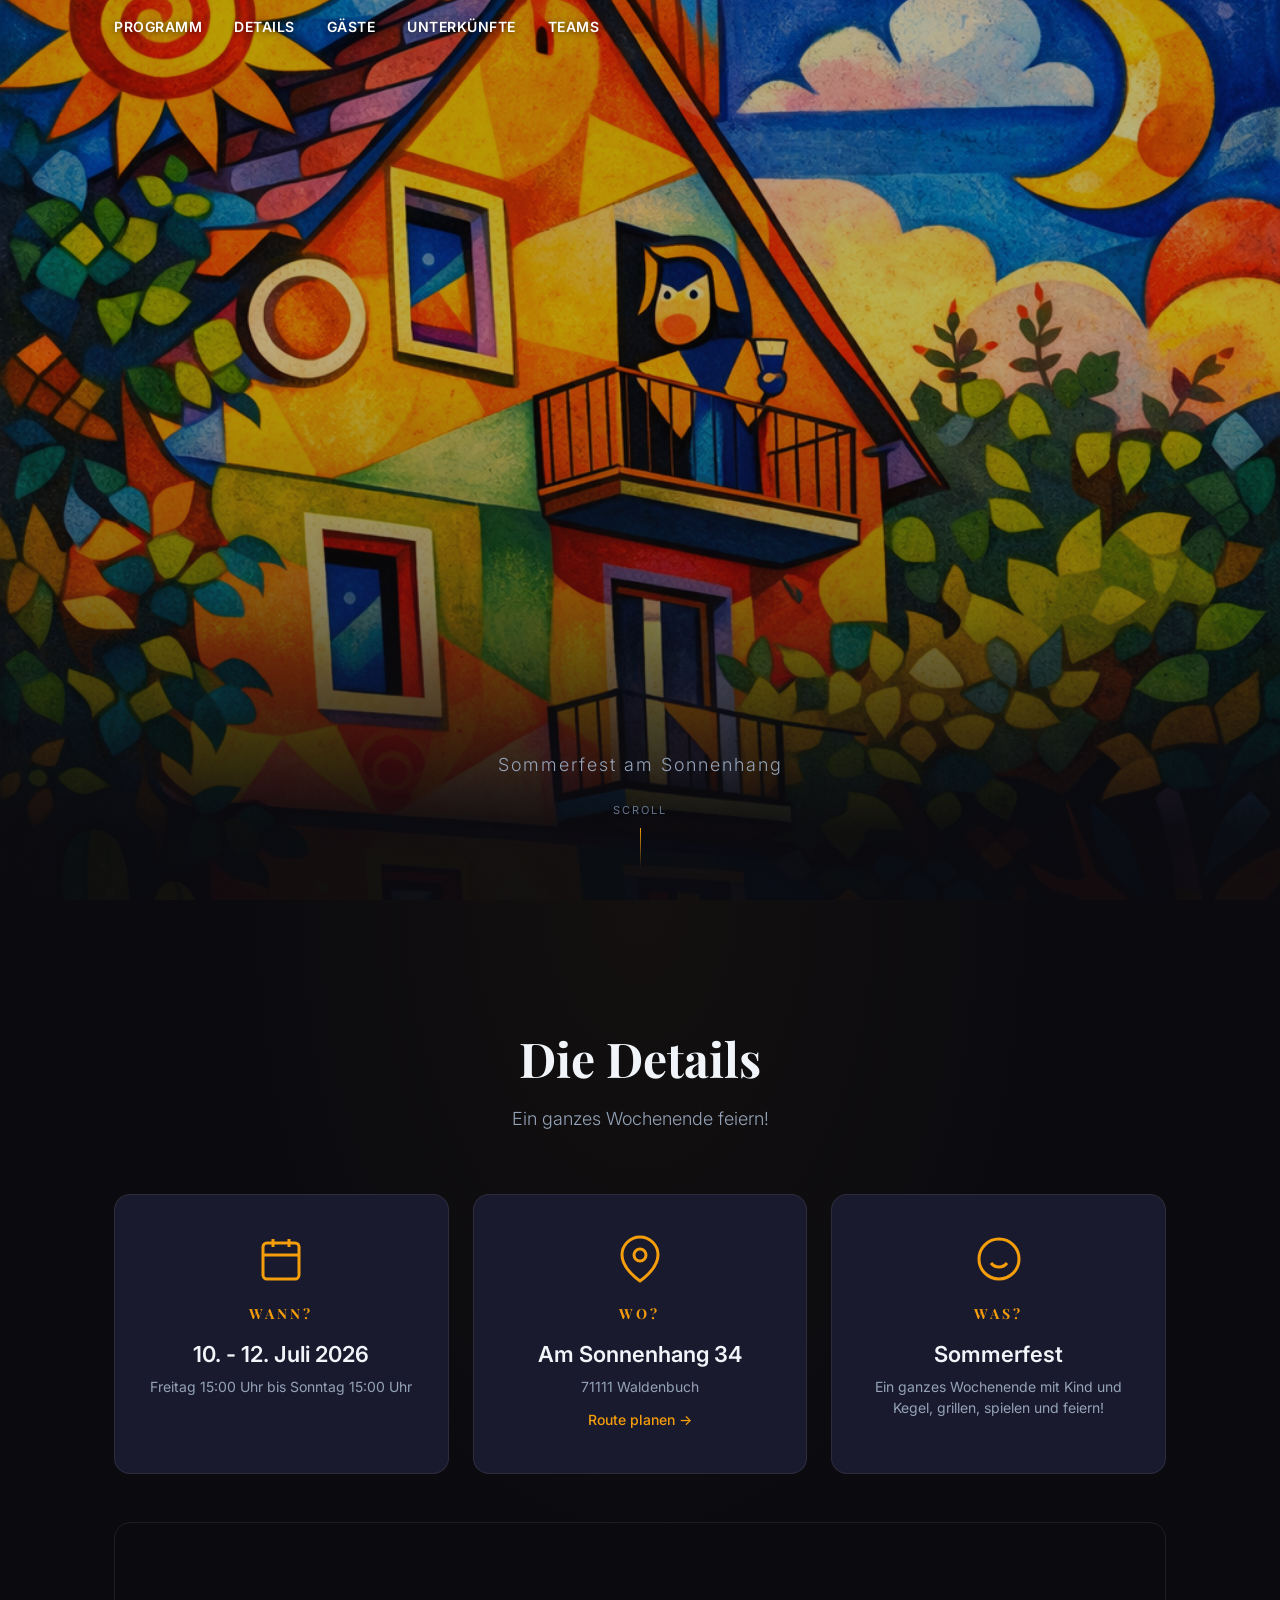
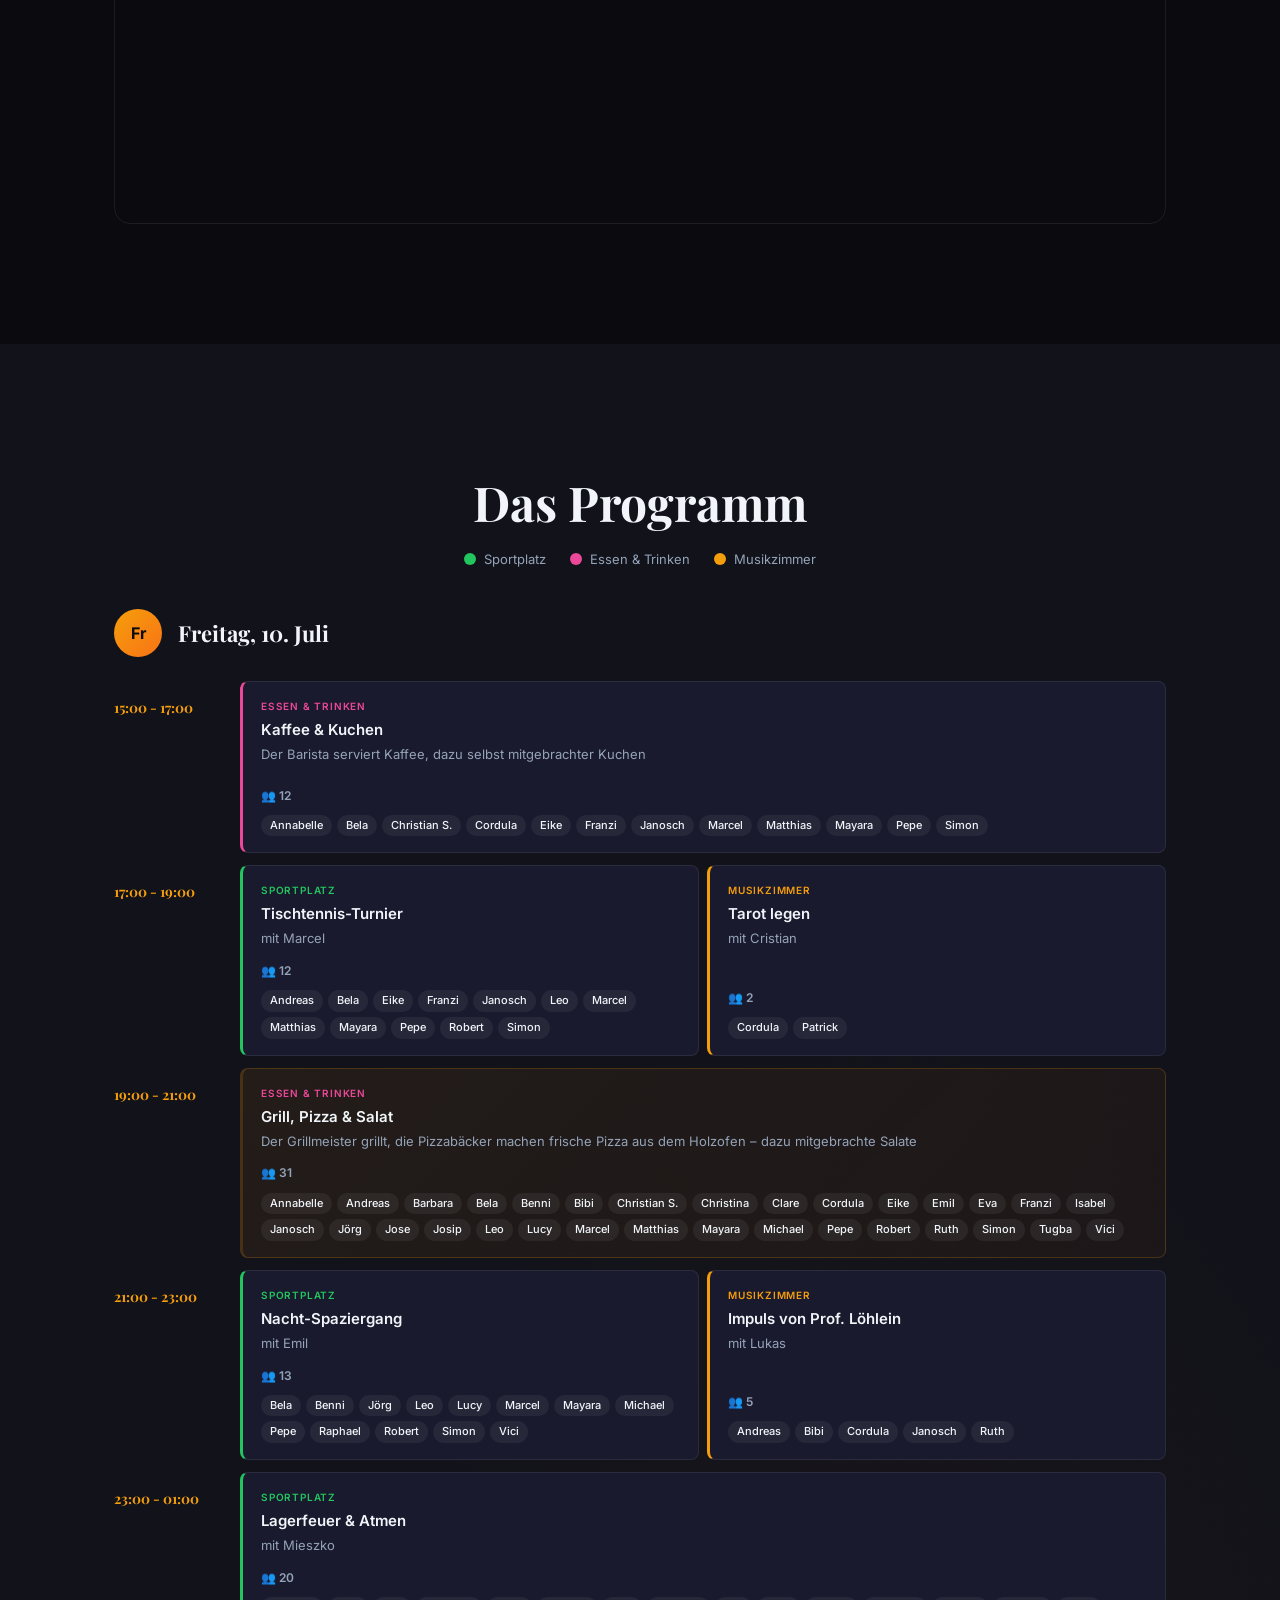
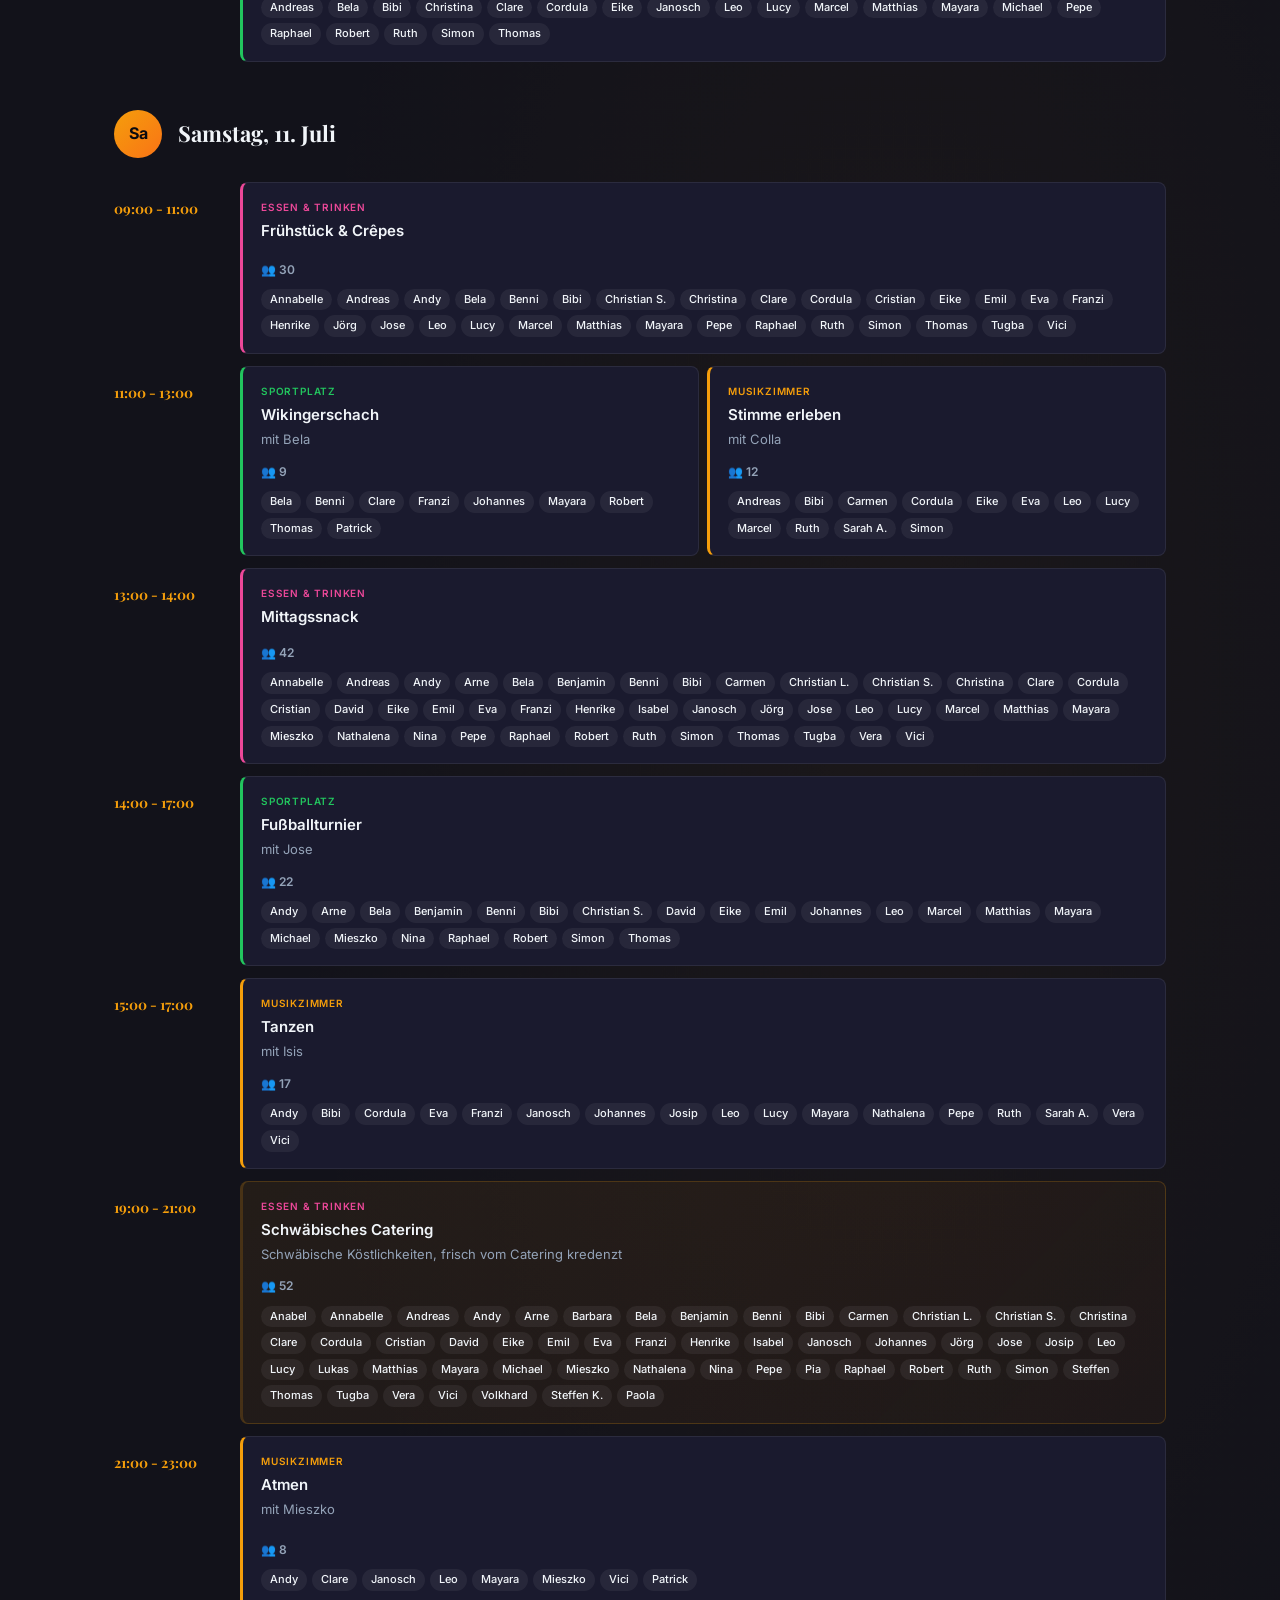
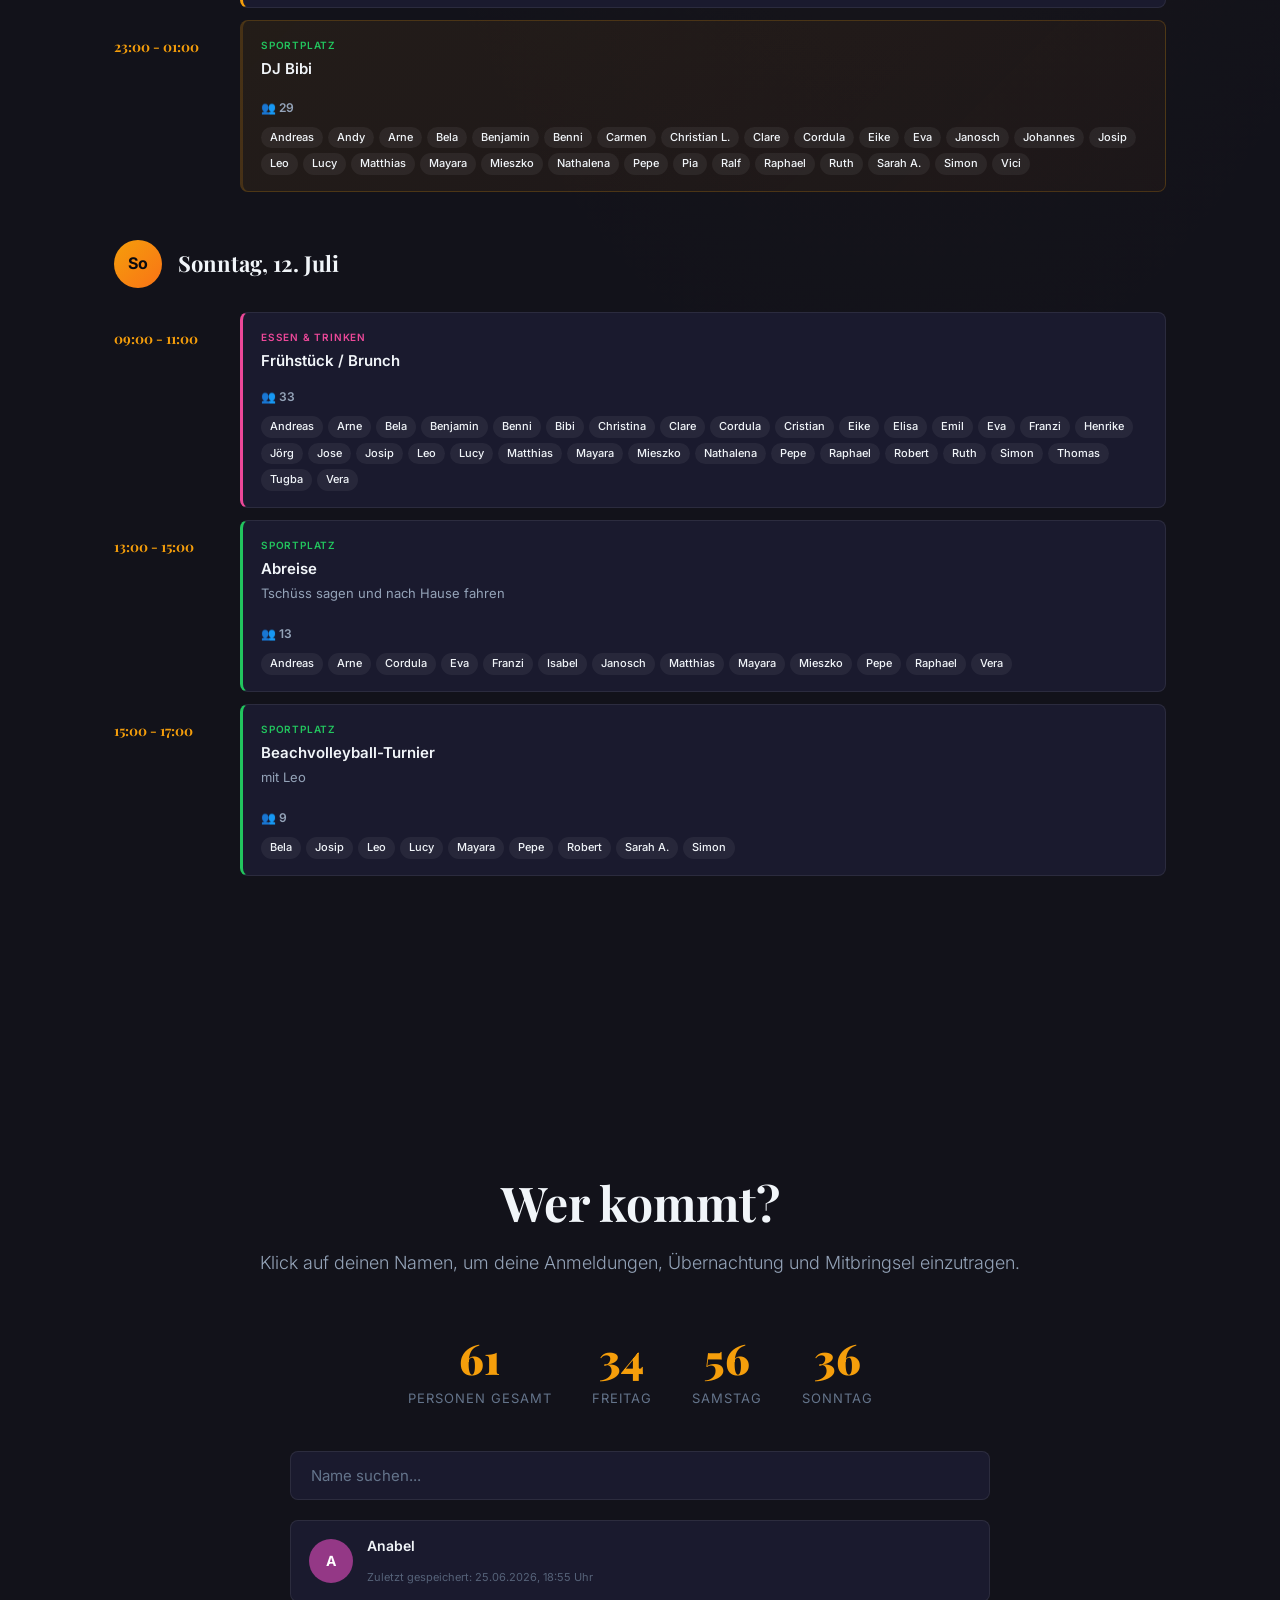
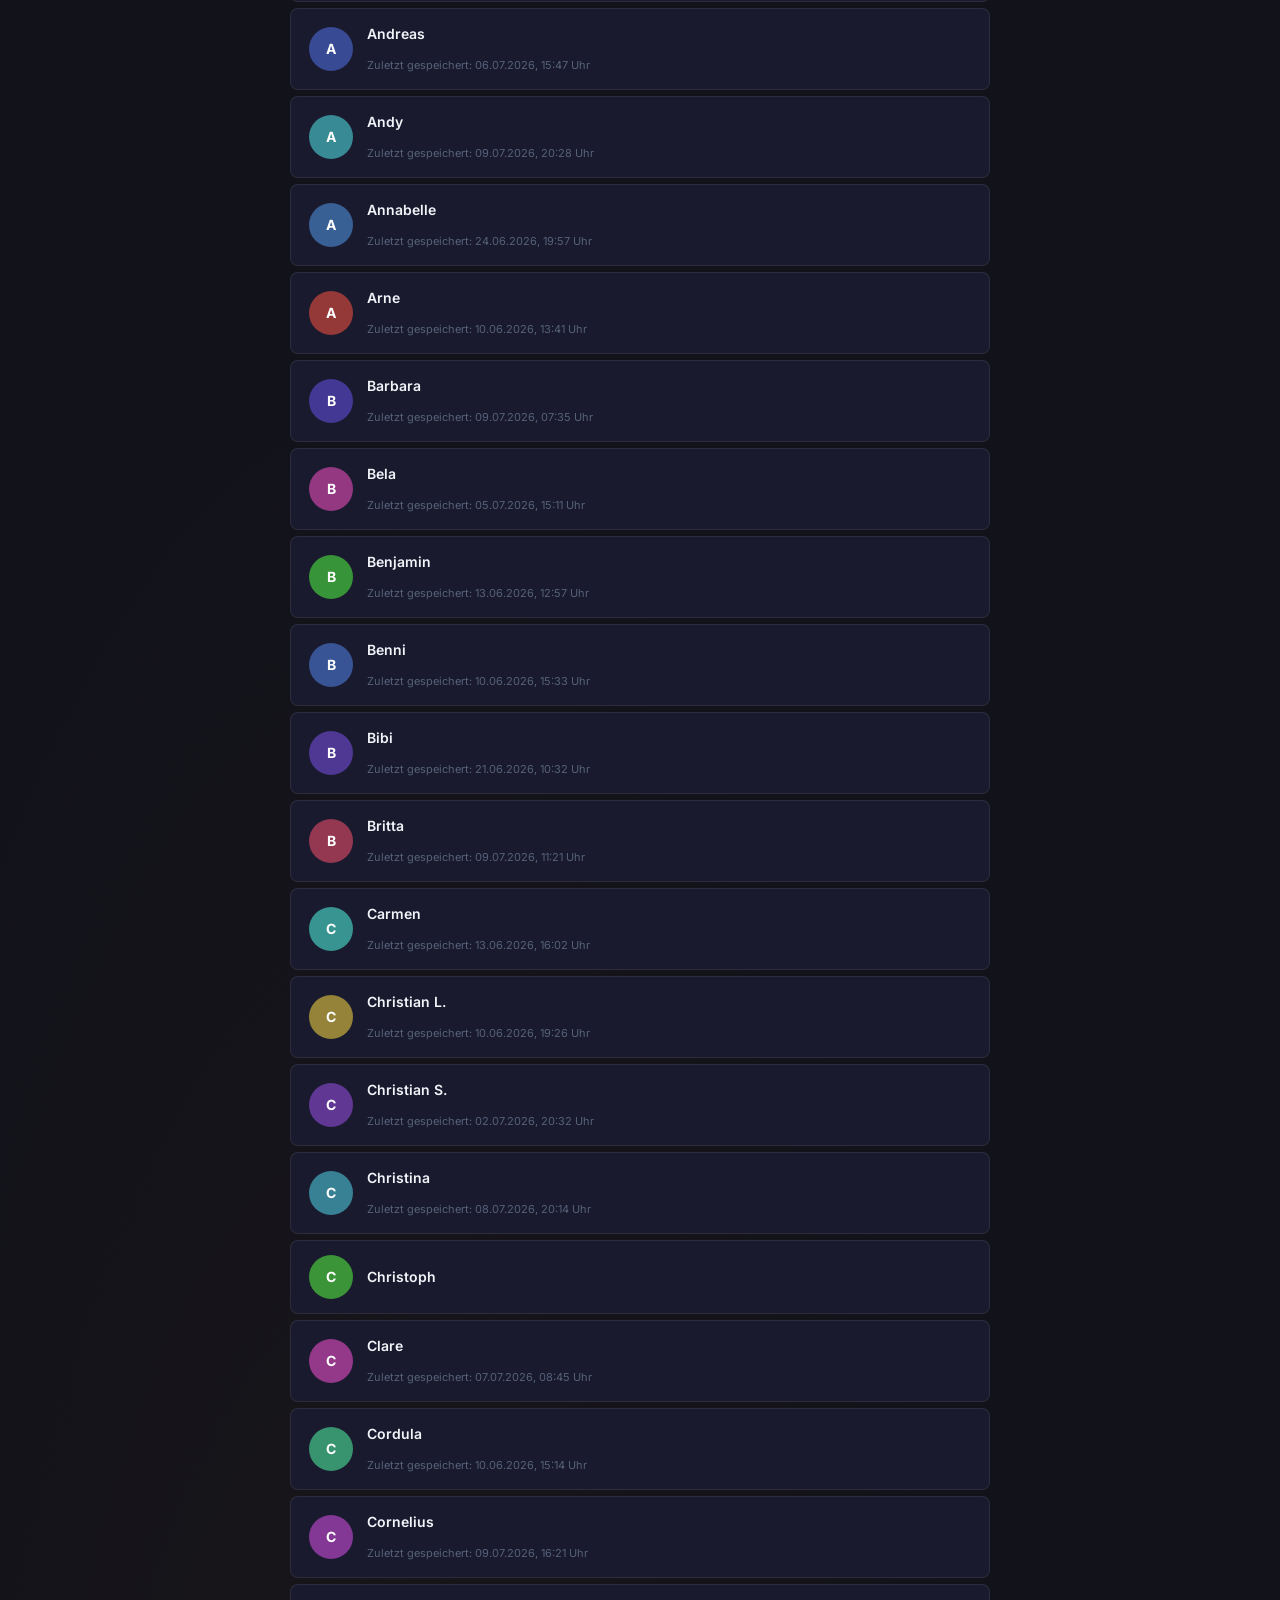
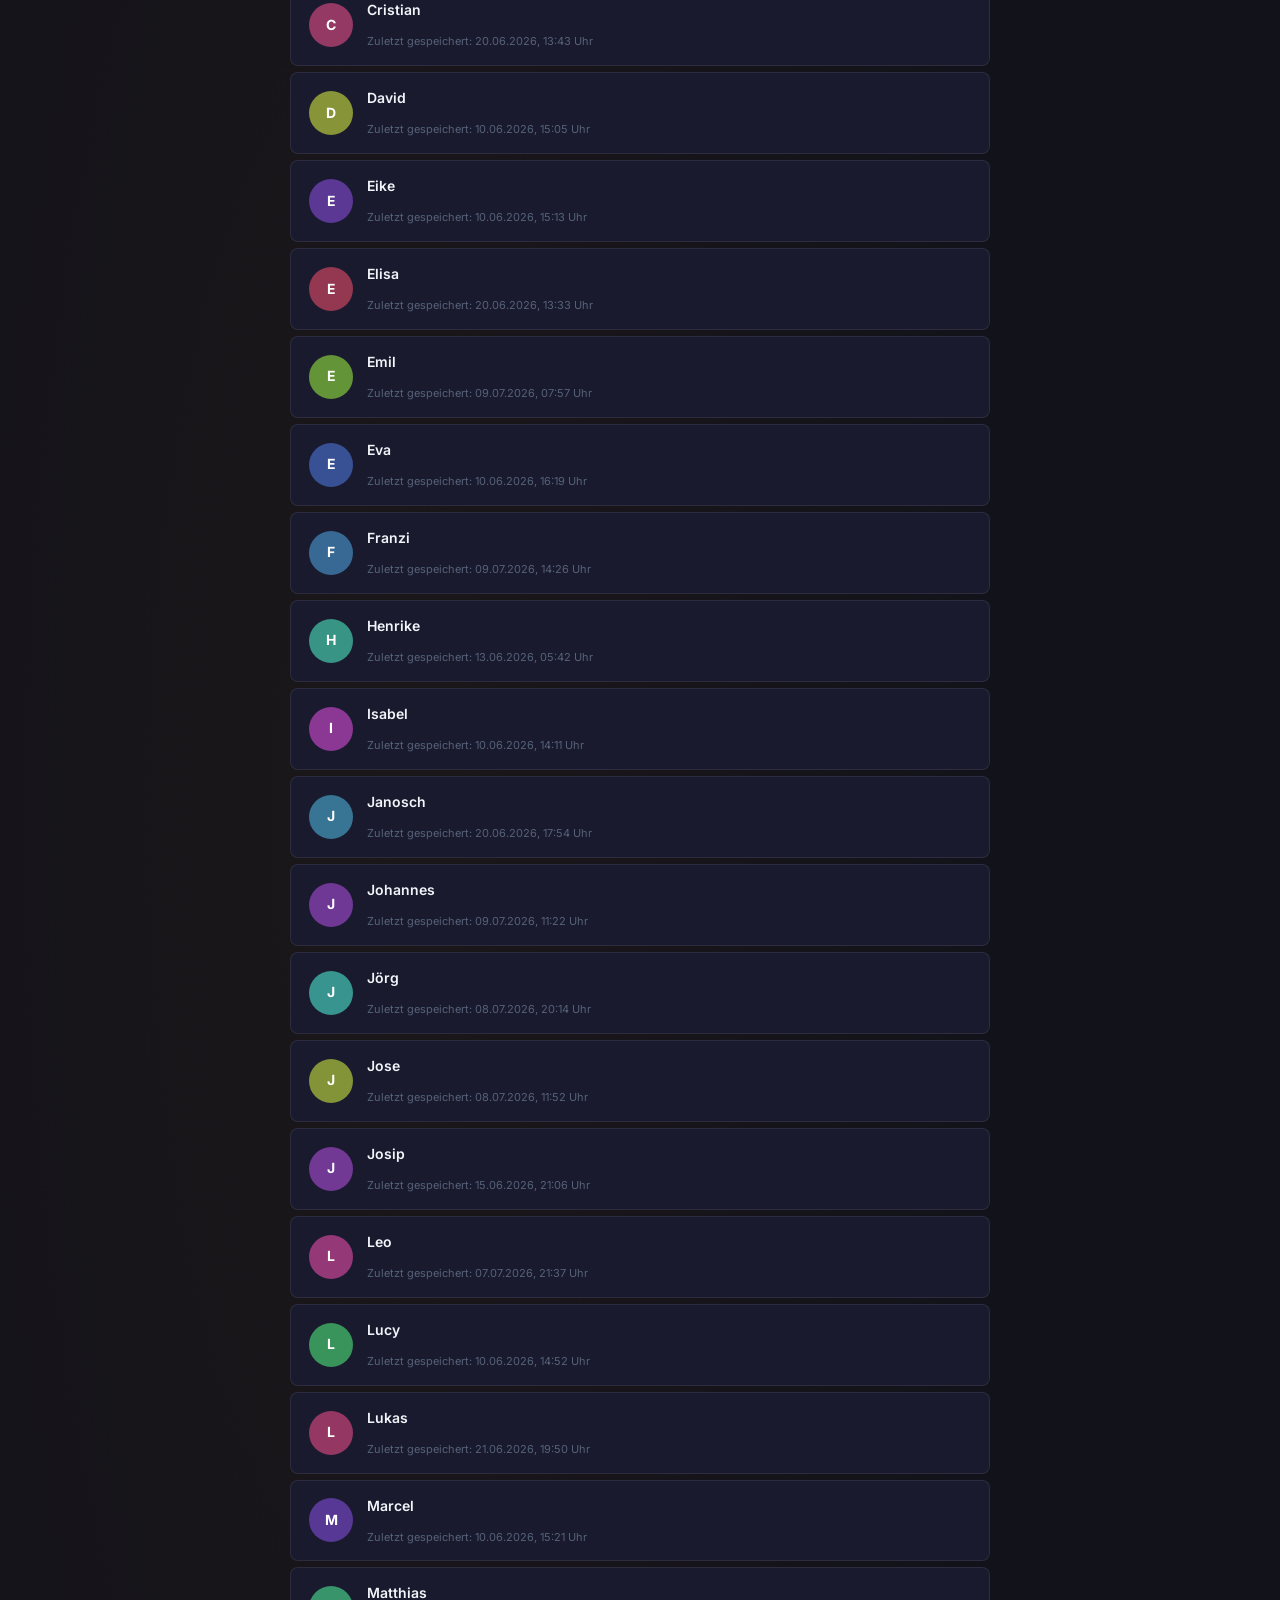
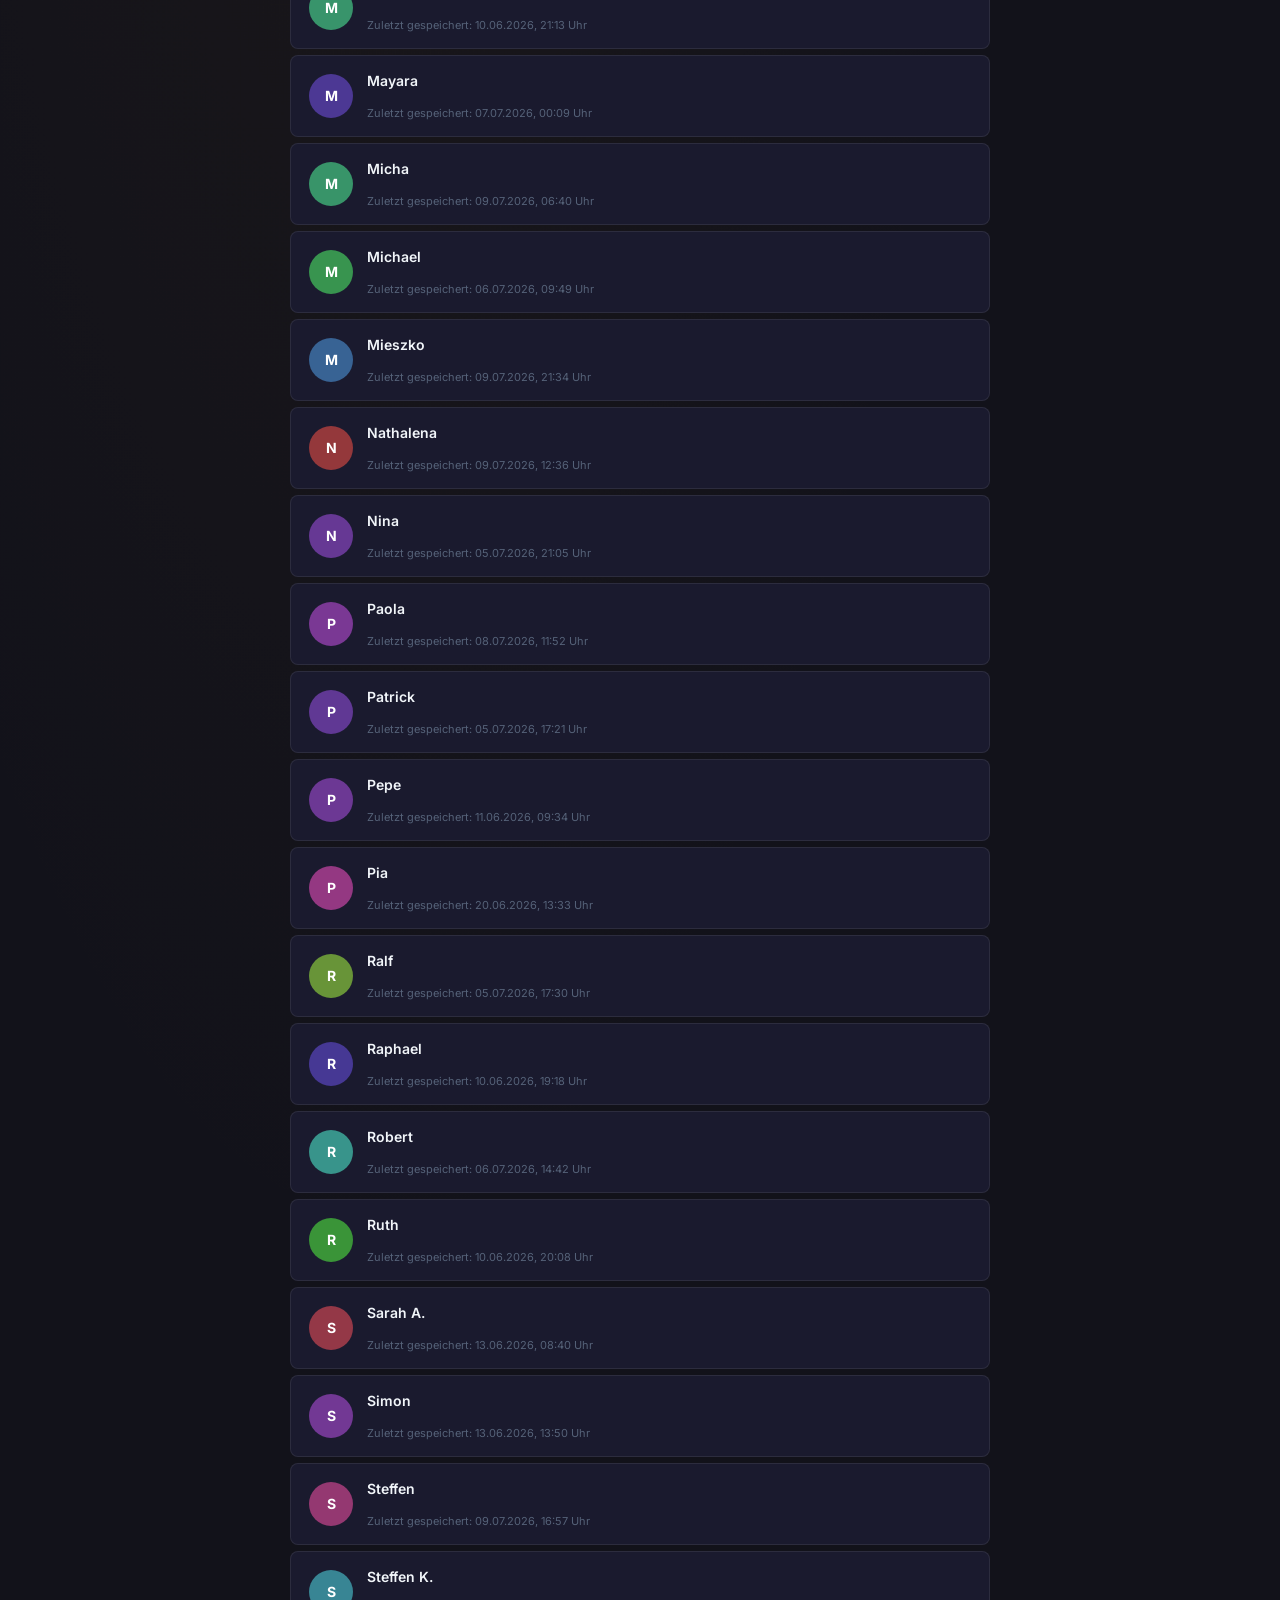
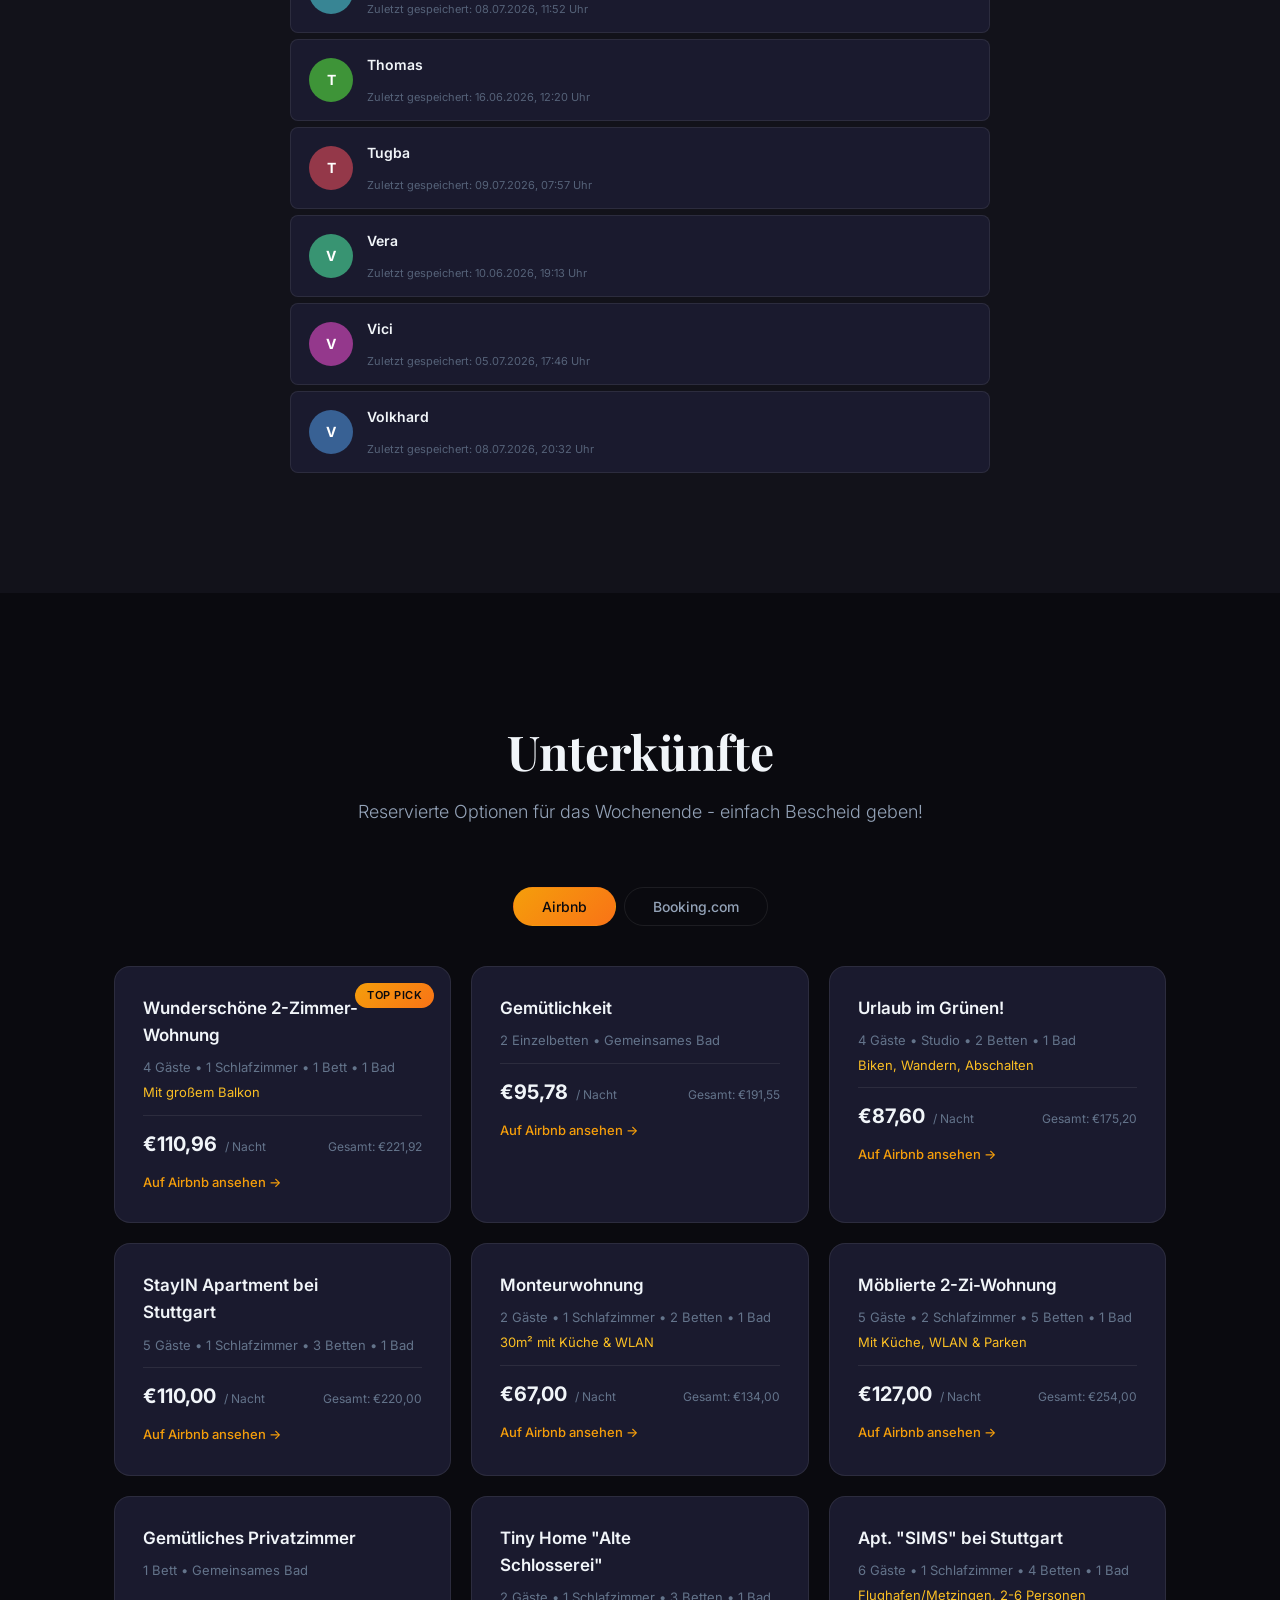
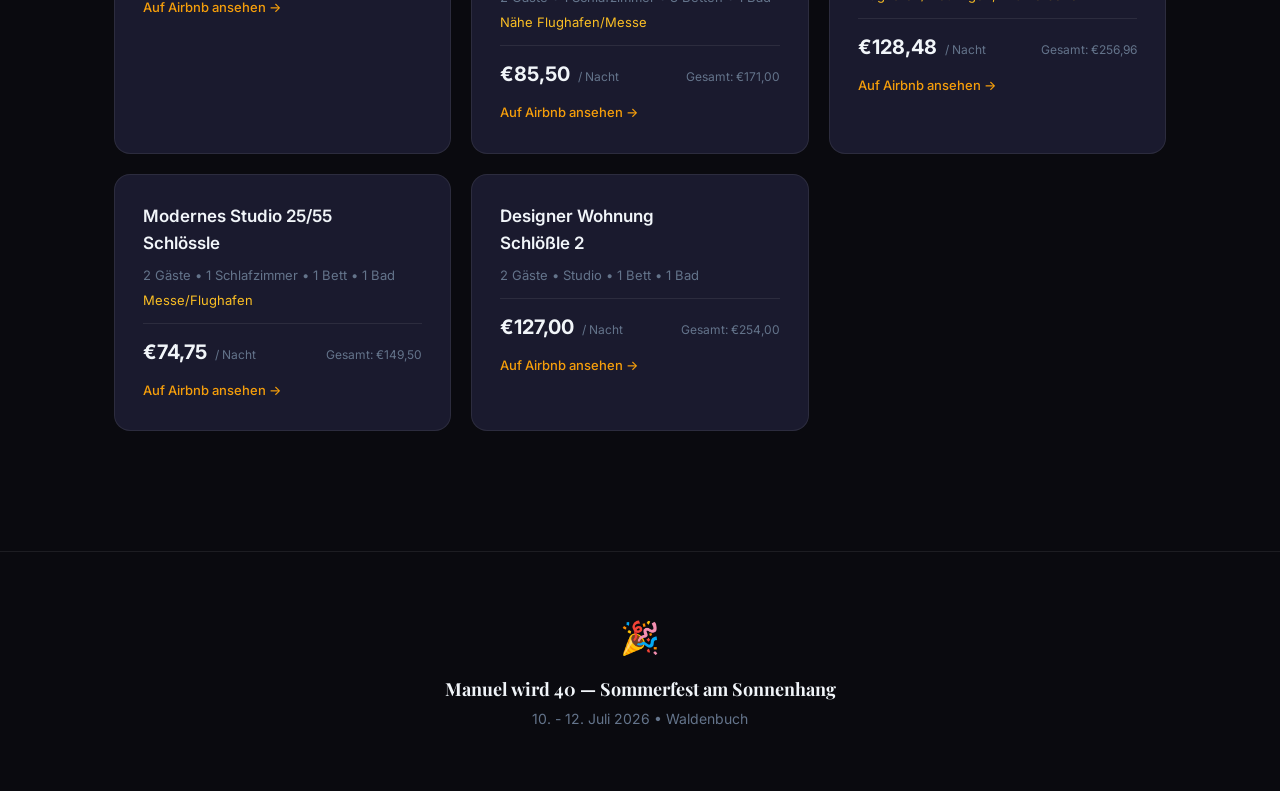
==== commit 1ab496c7: "Programm: Schwäbisches Catering startet Sa 19:00 (statt 17:00) https://claude.ai/code/session_016rvb" ====
--- a/index.html
+++ b/index.html
@@ -11,7 +11,7 @@
 <link rel="preconnect" href="https://fonts.googleapis.com">
 <link rel="preconnect" href="https://fonts.gstatic.com" crossorigin>
 <link href="https://fonts.googleapis.com/css2?family=Playfair+Display:wght@400;700;900&family=Inter:wght@300;400;500;600&family=Dancing+Script:wght@700&display=swap" rel="stylesheet">
-<link rel="stylesheet" href="style.css?v=1784300000000">
+<link rel="stylesheet" href="style.css?v=1784700000000">
 </head>
 <body>
 <!-- Floating particles background -->
@@ -907,8 +907,8 @@
 // Programm & Anmeldungen
 // ============================================
 // ==== Rollen (pro Gast) ====
-const ROLE_BY_NAME = {"Leo": {"team": "Getränke", "color": "#d21f26", "emoji": "🔴", "captain": "Leo", "role": "Barbiene", "level": "Captain", "tk": "Barbiene"}, "Andy": {"team": "Getränke", "color": "#d21f26", "emoji": "🔴", "captain": "Leo", "role": "Aperol-Barbiene", "level": "", "tk": "AperolSpritz"}, "David": {"team": "Getränke", "color": "#d21f26", "emoji": "🔴", "captain": "Leo", "role": "Bier-Barbiene", "level": "", "tk": "Bier"}, "Robert": {"team": "Getränke", "color": "#d21f26", "emoji": "🔴", "captain": "Leo", "role": "Caipirinha-Captain", "level": "", "tk": "Caipirinha-Captain"}, "Andreas": {"team": "Getränke", "color": "#d21f26", "emoji": "🔴", "captain": "Leo", "role": "Weinverkoster", "level": "Senior", "tk": "Weinverkoster"}, "Arne": {"team": "Frühstück & Snack", "color": "#6cbf3c", "emoji": "🥞", "captain": "Lucy", "role": "Brötchenbabo", "level": "Senior", "tk": "Brötchenbabo"}, "Eva": {"team": "Getränke", "color": "#d21f26", "emoji": "🔴", "captain": "Leo", "role": "Eiskaffeespezialist", "level": "", "tk": "Eiskaffeespezialist"}, "Thomas": {"team": "Getränke", "color": "#d21f26", "emoji": "🔴", "captain": "Leo", "role": "Barista-Bengel", "level": "", "tk": "Barista-Bengel"}, "Matthias": {"team": "Essen", "color": "#f2c200", "emoji": "🟡", "captain": "Matthias", "role": "Grillgröße", "level": "Captain", "tk": "Grillgröße"}, "Eike": {"team": "Essen", "color": "#f2c200", "emoji": "🟡", "captain": "Matthias", "role": "Pizzabäcker", "level": "Senior", "tk": "Pizzabäcker"}, "Christina": {"team": "Feuer & Spezial", "color": "#8e44ad", "emoji": "🟣", "captain": "Raphael", "role": "Crêpemeisterin", "level": "Senior", "tk": "Crêpier"}, "Benni": {"team": "Essen", "color": "#f2c200", "emoji": "🟡", "captain": "Matthias", "role": "Salatbefehlshaber", "level": "Senior", "tk": "Salatbefehlshaber"}, "Bibi": {"team": "Essen", "color": "#f2c200", "emoji": "🟡", "captain": "Matthias", "role": "Pizzabäcker", "level": "Junior", "tk": "Pizzabäcker"}, "Lucy": {"team": "Frühstück & Snack", "color": "#6cbf3c", "emoji": "🥞", "captain": "Lucy", "role": "Frühstücksfee", "level": "Captain", "tk": "Frühstücksfee"}, "Tugba": {"team": "Frühstück & Snack", "color": "#6cbf3c", "emoji": "🥞", "captain": "Lucy", "role": "Frühstücksfee", "level": "Junior", "tk": "Frühstücksfee"}, "Pepe": {"team": "Frühstück & Snack", "color": "#6cbf3c", "emoji": "🥞", "captain": "Lucy", "role": "Frühstücksabbau", "level": "", "tk": "Frühstücksabbau"}, "Christian S.": {"team": "Frühstück & Snack", "color": "#6cbf3c", "emoji": "🥞", "captain": "Lucy", "role": "Brötchenbabo", "level": "Junior", "tk": "Brötchenbabo"}, "Emil": {"team": "Frühstück & Snack", "color": "#6cbf3c", "emoji": "🥞", "captain": "Lucy", "role": "Eierspezialist", "level": "", "tk": "Eierspezialist"}, "Nathalena": {"team": "Frühstück & Snack", "color": "#6cbf3c", "emoji": "🥞", "captain": "Lucy", "role": "Mittagssnacker", "level": "Senior", "tk": "Mittagssnacker"}, "Jörg": {"team": "Frühstück & Snack", "color": "#6cbf3c", "emoji": "🥞", "captain": "Lucy", "role": "Mittagssnacker", "level": "Junior", "tk": "Mittagssnacker"}, "Isabel": {"team": "Küche & Ordnung", "color": "#e2e2e2", "emoji": "⚪", "captain": "Isabel", "role": "Küchenkappo", "level": "Captain", "tk": "Küchenkappo"}, "Henrike": {"team": "Küche & Ordnung", "color": "#e2e2e2", "emoji": "⚪", "captain": "Isabel", "role": "Besteckbataillon", "level": "Senior", "tk": "Besteckbataillon"}, "Mayara": {"team": "Küche & Ordnung", "color": "#e2e2e2", "emoji": "⚪", "captain": "Isabel", "role": "Spülstation", "level": "Senior", "tk": "Spülstation"}, "Jose": {"team": "Küche & Ordnung", "color": "#e2e2e2", "emoji": "⚪", "captain": "Isabel", "role": "Spülstation", "level": "Junior", "tk": "Spülstation"}, "Clare": {"team": "Küche & Ordnung", "color": "#e2e2e2", "emoji": "⚪", "captain": "Isabel", "role": "Spülstation", "level": "Junior", "tk": "Spülstation"}, "Annabelle": {"team": "Küche & Ordnung", "color": "#e2e2e2", "emoji": "⚪", "captain": "Isabel", "role": "Spülstation", "level": "Junior", "tk": "Spülstation"}, "Cordula": {"team": "Empfang & Orga", "color": "#2fa84a", "emoji": "🟢", "captain": "Cordula", "role": "Zeremonienmeister", "level": "Captain", "tk": "Zeremonienmeister"}, "Franzi": {"team": "Empfang & Orga", "color": "#2fa84a", "emoji": "🟢", "captain": "Cordula", "role": "Wichtelfee", "level": "", "tk": "Wichtelfee"}, "Ruth": {"team": "Empfang & Orga", "color": "#2fa84a", "emoji": "🟢", "captain": "Cordula", "role": "Empfangskomitee", "level": "Junior", "tk": "Empfangskomitee"}, "Volkhard": {"team": "Empfang & Orga", "color": "#2fa84a", "emoji": "🟢", "captain": "Cordula", "role": "Shuttle-Service-Chef", "level": "", "tk": "Shuttle-Service-Chef"}, "Simon": {"team": "Unterhaltung & Spiele", "color": "#ef8a1a", "emoji": "🟠", "captain": "Simon", "role": "Rasender Reporter", "level": "Captain", "tk": "Rasender Reporter"}, "Raphael": {"team": "Feuer & Spezial", "color": "#8e44ad", "emoji": "🟣", "captain": "Raphael", "role": "Team-Captain", "level": "Captain", "tk": "TeamCaptain"}, "Steffen": {"team": "Feuer & Spezial", "color": "#8e44ad", "emoji": "🟣", "captain": "Raphael", "role": "Pyromane", "level": "", "tk": "Pyromane"}, "Janosch": {"team": "Feuer & Spezial", "color": "#8e44ad", "emoji": "🟣", "captain": "Raphael", "role": "Crêpier", "level": "Junior", "tk": "Crêpier"}, "Patrick": {"team": "Feuer & Spezial", "color": "#8e44ad", "emoji": "🟣", "captain": "Raphael", "role": "Bademeister", "level": "Senior", "tk": "Bademeister"}, "Nina": {"team": "Feuer & Spezial", "color": "#8e44ad", "emoji": "🟣", "captain": "Raphael", "role": "Bademeister", "level": "Junior", "tk": "Bademeister"}, "Cristian": {"team": "Buffet", "color": "#1f4fd8", "emoji": "🔵", "captain": "Cristian", "role": "Buffet Samurai", "level": "Captain", "tk": "Buffet-Helferchen"}, "Bela": {"team": "Buffet", "color": "#1f4fd8", "emoji": "🔵", "captain": "Cristian", "role": "Buffet-Helferchen", "level": "Senior", "tk": "Buffet-Helferchen"}, "Marcel": {"team": "Unterhaltung & Spiele", "color": "#ef8a1a", "emoji": "🟠", "captain": "Simon", "role": "Dingpong", "level": "", "tk": "Dingpong"}, "Vici": {"team": "Buffet", "color": "#1f4fd8", "emoji": "🔵", "captain": "Cristian", "role": "Buffet-Helferchen", "level": "Junior", "tk": "Buffet-Helferchen"}, "Josip": {"team": "Sound & Technik", "color": "#2b2b2b", "emoji": "⚫", "captain": "Josip", "role": "Soundmeister", "level": "Captain", "tk": "Soundmeister"}, "Christoph": {"team": "Sound & Technik", "color": "#2b2b2b", "emoji": "⚫", "captain": "Josip", "role": "Soundmeister", "level": "Junior", "tk": "Soundmeister"}, "Mieszko": {"team": "Sound & Technik", "color": "#2b2b2b", "emoji": "⚫", "captain": "Josip", "role": "DJ", "level": "Senior", "tk": "DJ"}, "Elisa": {"team": "Joker 1", "color": "#ef7fb0", "emoji": "🩷", "captain": "Elisa", "role": "Joker", "level": "Captain", "tk": "Joker"}, "Anabel": {"team": "Joker 1", "color": "#ef7fb0", "emoji": "🩷", "captain": "Elisa", "role": "Joker", "level": "", "tk": "Joker"}, "Barbara": {"team": "Joker 1", "color": "#ef7fb0", "emoji": "🩷", "captain": "Elisa", "role": "Joker", "level": "", "tk": "Joker"}, "Carmen": {"team": "Buffet", "color": "#1f4fd8", "emoji": "🔵", "captain": "Cristian", "role": "Buffet-Helferchen", "level": "Junior", "tk": "Buffet-Helferchen"}, "Christian L.": {"team": "Unterhaltung & Spiele", "color": "#ef8a1a", "emoji": "🟠", "captain": "Simon", "role": "Casino-Kätzchen", "level": "Junior", "tk": "Casino-Kätzchen"}, "Lukas": {"team": "Joker 1", "color": "#ef7fb0", "emoji": "🩷", "captain": "Elisa", "role": "Joker", "level": "", "tk": "Joker"}, "Michael": {"team": "Joker 1", "color": "#ef7fb0", "emoji": "🩷", "captain": "Elisa", "role": "Joker", "level": "", "tk": "Joker"}, "Benjamin": {"team": "Joker 2", "color": "#1f6b3b", "emoji": "🟢", "captain": "Benjamin", "role": "Joker", "level": "Captain", "tk": "Joker"}, "Johannes": {"team": "Joker 2", "color": "#1f6b3b", "emoji": "🟢", "captain": "Benjamin", "role": "Joker", "level": "", "tk": "Joker"}, "Pia": {"team": "Joker 2", "color": "#1f6b3b", "emoji": "🟢", "captain": "Benjamin", "role": "Joker", "level": "", "tk": "Joker"}, "Ralf": {"team": "Unterhaltung & Spiele", "color": "#ef8a1a", "emoji": "🟠", "captain": "Simon", "role": "Rasender Reporter", "level": "Junior", "tk": "Rasender Reporter"}, "Sarah A.": {"team": "Joker 2", "color": "#1f6b3b", "emoji": "🟢", "captain": "Benjamin", "role": "Joker", "level": "", "tk": "Joker"}, "Vera": {"team": "Joker 2", "color": "#1f6b3b", "emoji": "🟢", "captain": "Benjamin", "role": "Joker", "level": "", "tk": "Joker"}, "Steffen K.": {"team": "Getränke", "color": "#d21f26", "emoji": "🔴", "captain": "Leo", "role": "Weinverkoster", "level": "Junior", "tk": "Weinverkoster"}, "Micha": {"team": "Joker 1", "color": "#ef7fb0", "emoji": "🩷", "captain": "Elisa", "role": "Joker", "level": "", "tk": "Joker"}, "Britta": {"team": "Joker 1", "color": "#ef7fb0", "emoji": "🩷", "captain": "Elisa", "role": "Joker", "level": "", "tk": "Joker"}};
-const ROLE_TASKS = {"Barbiene": ["Kühle Getränke an der Bar bereitstellen", "Leergut in die Garage bringen", "Kühlwagen mit frischen Getränken auffüllen"], "Caipirinha-Captain": ["Sa-Abend die Caipirinhas vorbereiten", "Sorgt, dass jeder der will einen bekommt", "Wäscht die Caipirinha-Gläser ab"], "Weinverkoster": ["Hat den Schlüssel zum Weinkeller", "Versorgt die Weintrinker", "Spült am Schluss die Weingläser"], "Eiskaffeespezialist": ["Weiß, wo das Vanilleeis versteckt ist", "Arbeitet mit dem Barista zusammen", "Versorgt alle mit Eiskaffee"], "Barista-Bengel": ["Hat die Kaffeemaschine im Blick", "Füllt Wasser nach", "Sorgt, dass alle mit Koffein versorgt sind"], "Grillgröße": ["Sorgt für genug Grillgut", "Hat die Gasflasche im Griff", "Betreut auch die vegetarischen Gäste"], "Pizzabäcker": ["Beste Pizza nördlich vom Äquator", "Heizt den Pizzaofen ein", "Versteht die Kunst des Pizzateigs"], "Salatbefehlshaber": ["Koordiniert den Salatbefehl am Freitag", "Sorgt, dass die Reste unter die Leute kommen", "Hält die Kühlkette ein & empfiehlt den richtigen Salat"], "Kuchenkönigin": ["Kuchen Fr-Mittag aufs Buffet", "Um 17 Uhr in den Keller", "Reste übers Wochenende ans Volk"], "Frühstücksfee": ["Sa & So um 8 Uhr Frühstück aufstellen", "Schaut, dass für jeden was dabei ist", "Um 11 Uhr abräumen & Kühlkette halten"], "Brötchenbabo": ["Holt Sa & So früh die Brötchen", "Verstaut Backwaren sachgerecht", "Motiviert Gäste, So Backwaren mitzunehmen"], "Eierspezialist": ["Eierspeisen Sa & So morgens", "Räumt die Reste ab", "Sorgt, dass sie wegkommen"], "Mittagssnacker": ["Butterbrezeln & Äpfel Sa 13 Uhr aufstellen", "Informiert die Gäste über den Snack", "Um 15 Uhr wieder in den Keller"], "Küchenkappo": ["Hält Ordnung in der Küche", "Räumt auf", "Weist die zurecht, die Sauerei machen"], "Besteckbataillon": ["Beklebt das Besteck mit Namensschildern", "Sorgt, dass Gäste Besteck bekommen", "Sammelt benutztes Besteck ein & bringt es zur Spülstation"], "Spülstation": ["Hält die Spülstation im Keller am Laufen", "Sorgt für sauberes Geschirr & Besteck", "Hält den Spülbereich sauber und ordentlich"], "Zeremonienmeister": ["Hat Ablauf & Zeit im Blick", "Erinnert an den Ablaufplan", "Koordiniert & betreut die Vortragenden"], "Empfangskomitee": ["Gibt jedem Gast sein Namensschild", "Erklärt jedem seine Rolle", "Führt in die Kunst des Wichtelns ein"], "Shuttle-Service-Chef": ["Fährt Gäste ohne Auto in ihre Wohnung", "Holt Gäste vom Bahnhof ab", "Koordiniert Fahrgemeinschaften & Abfahrtszeiten"], "Rasender Reporter": ["Macht Fotos & Videos für die Nachwelt", "Motiviert Gäste, gut auszusehen", "Erstellt am Ende ein Highlight-Reel"], "Casino-Kätzchen": ["Erklärt die Spielregeln", "Sorgt für Ordnung am Spieltisch", "Hat das letzte Wort bei Unklarheiten"], "Pyromane": ["Fackeln aufstellen & nachfüllen", "Lagerfeuer machen & Holz nachlegen", "Raketen abfeuern"], "Crêpier": ["Versorgt die Crêpe-Station mit Teig", "Hält die Kühlkette mit dem Kühlwagen", "Weist Gäste in die Kunst des Crêpe-Machens ein"], "Bademeister": ["Organisiert die Wasserschlacht mit Wasserbomben & Spritzpistolen 💦", "Kontrolliert den Gartenschlauch", "Kennt den Weg zur Dusche & schaut, dass keiner stinkt"], "Buffet-Helferchen": ["Buffet Sa 19 Uhr aufbauen", "Schaut, dass es ordentlich aussieht", "Lädt Gäste ein & schlichtet Rangeleien"], "Soundmeister": ["Kümmert sich um die Boxen", "Lädt sie auf & sorgt für Strom", "Kümmert sich um die Verbindung der Boxen"], "DJ": ["Legt Sa-Abend die Musik auf", "Nimmt Musikwünsche entgegen", "Stimmt sich mit dem Soundmeister ab"], "Joker": ["Springt überall ein, wo Not am Mann ist", "Unterstützt das Team mit dem meisten Bedarf", "Hält Augen & Ohren offen & packt spontan mit an"], "TeamCaptain": ["Leitet das Team & koordiniert die Aufgaben", "Sorgt, dass jeder im Team weiß, was zu tun ist", "Behält den Überblick übers ganze Wochenende"], "Frühstücksabbau": ["Baut Sa & So nach dem Frühstück (ab 11 Uhr) alles ab", "Räumt Geschirr, Reste & Utensilien weg", "Bringt die Reste in den Keller & hält die Kühlkette"], "Wichtelfee": ["Organisiert das Schrottwichteln", "Sammelt die Wichtel-Geschenke ein & nummeriert sie", "Erklärt die Regeln & moderiert den Wichtel-Ablauf"], "AperolSpritz": ["Mixt den ganzen Abend Aperol Spritz (Aperol · Prosecco · Soda · Orangenscheibe)", "Sorgt, dass Aperol, Prosecco & Eis nie ausgehen", "Hält die Aperol-Ecke sauber & spült die Gläser"], "Bier": ["Sorgt, dass immer kaltes Bier bereitsteht (Kühlwagen/Kühlschrank auffüllen)", "Verteilt das Bier & bringt das Leergut in die Garage", "Behält den Bier-Vorrat im Blick & sagt rechtzeitig Bescheid, wenn's knapp wird"]};
+const ROLE_BY_NAME = {"Leo": {"team": "Getränke", "color": "#d21f26", "emoji": "🔴", "captain": "Leo", "role": "Barbiene", "level": "Captain", "tk": "Barbiene"}, "Andy": {"team": "Getränke", "color": "#d21f26", "emoji": "🔴", "captain": "Leo", "role": "Aperol-Barbiene", "level": "", "tk": "AperolSpritz"}, "David": {"team": "Getränke", "color": "#d21f26", "emoji": "🔴", "captain": "Leo", "role": "Bier-Barbiene", "level": "", "tk": "Bier"}, "Robert": {"team": "Getränke", "color": "#d21f26", "emoji": "🔴", "captain": "Leo", "role": "Caipirinha-Captain", "level": "", "tk": "Caipirinha-Captain"}, "Andreas": {"team": "Getränke", "color": "#d21f26", "emoji": "🔴", "captain": "Leo", "role": "Weinverkoster", "level": "Senior", "tk": "Weinverkoster"}, "Arne": {"team": "Frühstück & Snack", "color": "#6cbf3c", "emoji": "🥞", "captain": "Lucy", "role": "Brötchenbabo", "level": "Senior", "tk": "Brötchenbabo"}, "Eva": {"team": "Getränke", "color": "#d21f26", "emoji": "🔴", "captain": "Leo", "role": "Eiskaffeespezialist", "level": "", "tk": "Eiskaffeespezialist"}, "Thomas": {"team": "Getränke", "color": "#d21f26", "emoji": "🔴", "captain": "Leo", "role": "Barista-Bengel", "level": "", "tk": "Barista-Bengel"}, "Matthias": {"team": "Essen", "color": "#f2c200", "emoji": "🟡", "captain": "Matthias", "role": "Grillgröße", "level": "Captain", "tk": "Grillgröße"}, "Eike": {"team": "Essen", "color": "#f2c200", "emoji": "🟡", "captain": "Matthias", "role": "Pizzabäcker", "level": "Senior", "tk": "Pizzabäcker"}, "Christina": {"team": "Feuer & Spezial", "color": "#8e44ad", "emoji": "🟣", "captain": "Raphael", "role": "Crêpemeisterin", "level": "Senior", "tk": "Crêpier"}, "Benni": {"team": "Essen", "color": "#f2c200", "emoji": "🟡", "captain": "Matthias", "role": "Salatbefehlshaber", "level": "Senior", "tk": "Salatbefehlshaber"}, "Bibi": {"team": "Essen", "color": "#f2c200", "emoji": "🟡", "captain": "Matthias", "role": "Pizzabäcker", "level": "Junior", "tk": "Pizzabäcker"}, "Lucy": {"team": "Frühstück & Snack", "color": "#6cbf3c", "emoji": "🥞", "captain": "Lucy", "role": "Frühstücksfee", "level": "Captain", "tk": "Frühstücksfee"}, "Tugba": {"team": "Frühstück & Snack", "color": "#6cbf3c", "emoji": "🥞", "captain": "Lucy", "role": "Frühstücksfee", "level": "Junior", "tk": "Frühstücksfee"}, "Pepe": {"team": "Frühstück & Snack", "color": "#6cbf3c", "emoji": "🥞", "captain": "Lucy", "role": "Frühstücksabbau", "level": "", "tk": "Frühstücksabbau"}, "Christian S.": {"team": "Frühstück & Snack", "color": "#6cbf3c", "emoji": "🥞", "captain": "Lucy", "role": "Brötchenbabo", "level": "Junior", "tk": "Brötchenbabo"}, "Emil": {"team": "Frühstück & Snack", "color": "#6cbf3c", "emoji": "🥞", "captain": "Lucy", "role": "Eierspezialist", "level": "", "tk": "Eierspezialist"}, "Nathalena": {"team": "Frühstück & Snack", "color": "#6cbf3c", "emoji": "🥞", "captain": "Lucy", "role": "Mittagssnacker", "level": "Senior", "tk": "Mittagssnacker"}, "Jörg": {"team": "Frühstück & Snack", "color": "#6cbf3c", "emoji": "🥞", "captain": "Lucy", "role": "Mittagssnacker", "level": "Junior", "tk": "Mittagssnacker"}, "Isabel": {"team": "Küche & Ordnung", "color": "#e2e2e2", "emoji": "⚪", "captain": "Isabel", "role": "Küchenkappo", "level": "Captain", "tk": "Küchenkappo"}, "Henrike": {"team": "Küche & Ordnung", "color": "#e2e2e2", "emoji": "⚪", "captain": "Isabel", "role": "Besteckbataillon", "level": "Senior", "tk": "Besteckbataillon"}, "Mayara": {"team": "Buffet", "color": "#1f4fd8", "emoji": "🔵", "captain": "Cristian", "role": "Buffet-Helferchen", "level": "Junior", "tk": "Buffet-Helferchen"}, "Jose": {"team": "Küche & Ordnung", "color": "#e2e2e2", "emoji": "⚪", "captain": "Isabel", "role": "Spülstation", "level": "Junior", "tk": "Spülstation"}, "Clare": {"team": "Küche & Ordnung", "color": "#e2e2e2", "emoji": "⚪", "captain": "Isabel", "role": "Spülstation", "level": "Junior", "tk": "Spülstation"}, "Annabelle": {"team": "Küche & Ordnung", "color": "#e2e2e2", "emoji": "⚪", "captain": "Isabel", "role": "Spülstation", "level": "Junior", "tk": "Spülstation"}, "Cordula": {"team": "Empfang & Orga", "color": "#2fa84a", "emoji": "🟢", "captain": "Cordula", "role": "Zeremonienmeister", "level": "Captain", "tk": "Zeremonienmeister"}, "Franzi": {"team": "Empfang & Orga", "color": "#2fa84a", "emoji": "🟢", "captain": "Cordula", "role": "Wichtelfee", "level": "", "tk": "Wichtelfee"}, "Ruth": {"team": "Empfang & Orga", "color": "#2fa84a", "emoji": "🟢", "captain": "Cordula", "role": "Empfangskomitee", "level": "Junior", "tk": "Empfangskomitee"}, "Volkhard": {"team": "Empfang & Orga", "color": "#2fa84a", "emoji": "🟢", "captain": "Cordula", "role": "Shuttle-Service-Chef", "level": "", "tk": "Shuttle-Service-Chef"}, "Simon": {"team": "Unterhaltung & Spiele", "color": "#ef8a1a", "emoji": "🟠", "captain": "Simon", "role": "Rasender Reporter", "level": "Captain", "tk": "Rasender Reporter"}, "Raphael": {"team": "Feuer & Spezial", "color": "#8e44ad", "emoji": "🟣", "captain": "Raphael", "role": "Team-Captain", "level": "Captain", "tk": "TeamCaptain"}, "Steffen": {"team": "Feuer & Spezial", "color": "#8e44ad", "emoji": "🟣", "captain": "Raphael", "role": "Pyromane", "level": "", "tk": "Pyromane"}, "Janosch": {"team": "Feuer & Spezial", "color": "#8e44ad", "emoji": "🟣", "captain": "Raphael", "role": "Crêpier", "level": "Junior", "tk": "Crêpier"}, "Patrick": {"team": "Feuer & Spezial", "color": "#8e44ad", "emoji": "🟣", "captain": "Raphael", "role": "Bademeister", "level": "Senior", "tk": "Bademeister"}, "Nina": {"team": "Feuer & Spezial", "color": "#8e44ad", "emoji": "🟣", "captain": "Raphael", "role": "Bademeister", "level": "Junior", "tk": "Bademeister"}, "Cristian": {"team": "Buffet", "color": "#1f4fd8", "emoji": "🔵", "captain": "Cristian", "role": "Buffet Samurai", "level": "Captain", "tk": "BuffetSamurai"}, "Bela": {"team": "Buffet", "color": "#1f4fd8", "emoji": "🔵", "captain": "Cristian", "role": "Buffet-Helferchen", "level": "Senior", "tk": "Buffet-Helferchen"}, "Marcel": {"team": "Unterhaltung & Spiele", "color": "#ef8a1a", "emoji": "🟠", "captain": "Simon", "role": "Dingpong", "level": "", "tk": "Dingpong"}, "Vici": {"team": "Buffet", "color": "#1f4fd8", "emoji": "🔵", "captain": "Cristian", "role": "Buffet-Helferchen", "level": "Junior", "tk": "Buffet-Helferchen"}, "Josip": {"team": "Sound & Technik", "color": "#2b2b2b", "emoji": "⚫", "captain": "Josip", "role": "Soundmeister", "level": "Captain", "tk": "Soundmeister"}, "Christoph": {"team": "Sound & Technik", "color": "#2b2b2b", "emoji": "⚫", "captain": "Josip", "role": "Soundmeister", "level": "Junior", "tk": "Soundmeister"}, "Mieszko": {"team": "Sound & Technik", "color": "#2b2b2b", "emoji": "⚫", "captain": "Josip", "role": "DJ", "level": "Senior", "tk": "DJ"}, "Elisa": {"team": "Joker 1", "color": "#ef7fb0", "emoji": "🩷", "captain": "Elisa", "role": "Joker", "level": "Captain", "tk": "Joker"}, "Anabel": {"team": "Joker 1", "color": "#ef7fb0", "emoji": "🩷", "captain": "Elisa", "role": "Joker", "level": "", "tk": "Joker"}, "Barbara": {"team": "Joker 1", "color": "#ef7fb0", "emoji": "🩷", "captain": "Elisa", "role": "Joker", "level": "", "tk": "Joker"}, "Carmen": {"team": "Buffet", "color": "#1f4fd8", "emoji": "🔵", "captain": "Cristian", "role": "Buffet-Helferchen", "level": "Junior", "tk": "Buffet-Helferchen"}, "Christian L.": {"team": "Unterhaltung & Spiele", "color": "#ef8a1a", "emoji": "🟠", "captain": "Simon", "role": "Casino-Kätzchen", "level": "Junior", "tk": "Casino-Kätzchen"}, "Lukas": {"team": "Joker 1", "color": "#ef7fb0", "emoji": "🩷", "captain": "Elisa", "role": "Joker", "level": "", "tk": "Joker"}, "Michael": {"team": "Joker 1", "color": "#ef7fb0", "emoji": "🩷", "captain": "Elisa", "role": "Joker", "level": "", "tk": "Joker"}, "Benjamin": {"team": "Joker 2", "color": "#1f6b3b", "emoji": "🟢", "captain": "Benjamin", "role": "Joker", "level": "Captain", "tk": "Joker"}, "Johannes": {"team": "Joker 2", "color": "#1f6b3b", "emoji": "🟢", "captain": "Benjamin", "role": "Joker", "level": "", "tk": "Joker"}, "Pia": {"team": "Joker 2", "color": "#1f6b3b", "emoji": "🟢", "captain": "Benjamin", "role": "Joker", "level": "", "tk": "Joker"}, "Ralf": {"team": "Unterhaltung & Spiele", "color": "#ef8a1a", "emoji": "🟠", "captain": "Simon", "role": "Rasender Reporter", "level": "Junior", "tk": "Rasender Reporter"}, "Sarah A.": {"team": "Joker 2", "color": "#1f6b3b", "emoji": "🟢", "captain": "Benjamin", "role": "Joker", "level": "", "tk": "Joker"}, "Vera": {"team": "Joker 2", "color": "#1f6b3b", "emoji": "🟢", "captain": "Benjamin", "role": "Joker", "level": "", "tk": "Joker"}, "Steffen K.": {"team": "Getränke", "color": "#d21f26", "emoji": "🔴", "captain": "Leo", "role": "Weinverkoster", "level": "Junior", "tk": "Weinverkoster"}, "Micha": {"team": "Joker 1", "color": "#ef7fb0", "emoji": "🩷", "captain": "Elisa", "role": "Joker", "level": "", "tk": "Joker"}, "Britta": {"team": "Joker 1", "color": "#ef7fb0", "emoji": "🩷", "captain": "Elisa", "role": "Joker", "level": "", "tk": "Joker"}};
+const ROLE_TASKS = {"Barbiene": ["Kühle Getränke an der Bar bereitstellen", "Leergut in die Garage bringen", "Kühlwagen mit frischen Getränken auffüllen"], "Caipirinha-Captain": ["Sa-Abend die Caipirinhas vorbereiten", "Sorgt, dass jeder der will einen bekommt", "Wäscht die Caipirinha-Gläser ab"], "Weinverkoster": ["Hat den Schlüssel zum Weinkeller", "Versorgt die Weintrinker", "Spült am Schluss die Weingläser"], "Eiskaffeespezialist": ["Weiß, wo das Vanilleeis versteckt ist", "Arbeitet mit dem Barista zusammen", "Versorgt alle mit Eiskaffee"], "Barista-Bengel": ["Hat die Kaffeemaschine im Blick", "Füllt Wasser nach", "Sorgt, dass alle mit Koffein versorgt sind"], "Grillgröße": ["Sorgt für genug Grillgut", "Hat die Gasflasche im Griff", "Betreut auch die vegetarischen Gäste"], "Pizzabäcker": ["Beste Pizza nördlich vom Äquator", "Heizt den Pizzaofen ein", "Versteht die Kunst des Pizzateigs"], "Salatbefehlshaber": ["Koordiniert den Salatbefehl am Freitag", "Sorgt, dass die Reste unter die Leute kommen", "Hält die Kühlkette ein & empfiehlt den richtigen Salat"], "Kuchenkönigin": ["Kuchen Fr-Mittag aufs Buffet", "Um 17 Uhr in den Keller", "Reste übers Wochenende ans Volk"], "Frühstücksfee": ["Sa & So um 8 Uhr Frühstück aufstellen", "Schaut, dass für jeden was dabei ist", "Um 11 Uhr abräumen & Kühlkette halten"], "Brötchenbabo": ["Holt Sa & So früh die Brötchen", "Verstaut Backwaren sachgerecht", "Motiviert Gäste, So Backwaren mitzunehmen"], "Eierspezialist": ["Eierspeisen Sa & So morgens", "Räumt die Reste ab", "Sorgt, dass sie wegkommen"], "Mittagssnacker": ["Butterbrezeln & Äpfel Sa 13 Uhr aufstellen", "Informiert die Gäste über den Snack", "Um 15 Uhr wieder in den Keller"], "Küchenkappo": ["Hält Ordnung in der Küche", "Räumt auf", "Weist die zurecht, die Sauerei machen"], "Besteckbataillon": ["Hält sich an das, was Isabel sagt."], "Spülstation": ["Hält sich an das, was Isabel sagt."], "Zeremonienmeister": ["Hat Ablauf & Zeit im Blick", "Erinnert an den Ablaufplan", "Koordiniert & betreut die Vortragenden"], "Empfangskomitee": ["Gibt jedem Gast sein Namensschild", "Erklärt jedem seine Rolle", "Führt in die Kunst des Wichtelns ein"], "Shuttle-Service-Chef": ["Fährt Gäste ohne Auto in ihre Wohnung", "Holt Gäste vom Bahnhof ab", "Koordiniert Fahrgemeinschaften & Abfahrtszeiten"], "Rasender Reporter": ["Macht Fotos & Videos für die Nachwelt", "Motiviert Gäste, gut auszusehen", "Erstellt am Ende ein Highlight-Reel"], "Casino-Kätzchen": ["Erklärt die Spielregeln", "Sorgt für Ordnung am Spieltisch", "Hat das letzte Wort bei Unklarheiten"], "Pyromane": ["Fackeln aufstellen & nachfüllen", "Lagerfeuer machen & Holz nachlegen", "Raketen abfeuern"], "Crêpier": ["Versorgt die Crêpe-Station mit Teig", "Hält die Kühlkette mit dem Kühlwagen", "Weist Gäste in die Kunst des Crêpe-Machens ein"], "Bademeister": ["Organisiert die Wasserschlacht mit Wasserbomben & Spritzpistolen 💦", "Kontrolliert den Gartenschlauch", "Kennt den Weg zur Dusche & schaut, dass keiner stinkt"], "Buffet-Helferchen": ["Hält sich an das, was Cristian sagt."], "Soundmeister": ["Kümmert sich um die Boxen", "Lädt sie auf & sorgt für Strom", "Kümmert sich um die Verbindung der Boxen"], "DJ": ["Legt Sa-Abend die Musik auf", "Nimmt Musikwünsche entgegen", "Stimmt sich mit dem Soundmeister ab"], "Joker": ["Springt überall ein, wo Not am Mann ist", "Unterstützt das Team mit dem meisten Bedarf", "Hält Augen & Ohren offen & packt spontan mit an"], "TeamCaptain": ["Leitet das Team & koordiniert die Aufgaben", "Sorgt, dass jeder im Team weiß, was zu tun ist", "Behält den Überblick übers ganze Wochenende"], "Frühstücksabbau": ["Baut Sa & So nach dem Frühstück (ab 11 Uhr) alles ab", "Räumt Geschirr, Reste & Utensilien weg", "Bringt die Reste in den Keller & hält die Kühlkette"], "Wichtelfee": ["Organisiert das Schrottwichteln", "Sammelt die Wichtel-Geschenke ein & nummeriert sie", "Erklärt die Regeln & moderiert den Wichtel-Ablauf"], "AperolSpritz": ["Mixt den ganzen Abend Aperol Spritz (Aperol · Prosecco · Soda · Orangenscheibe)", "Sorgt, dass Aperol, Prosecco & Eis nie ausgehen", "Hält die Aperol-Ecke sauber & spült die Gläser"], "Bier": ["Sorgt, dass immer kaltes Bier bereitsteht (Kühlwagen/Kühlschrank auffüllen)", "Verteilt das Bier & bringt das Leergut in die Garage", "Behält den Bier-Vorrat im Blick & sagt rechtzeitig Bescheid, wenn's knapp wird"], "BuffetSamurai": ["Buffet Sa 19 Uhr aufbauen", "Schaut, dass es ordentlich aussieht", "Lädt Gäste ein & schlichtet Rangeleien"]};
 
 const programData = [
   { badge: 'Fr', title: 'Freitag, 10. Juli', slots: [
@@ -947,7 +947,7 @@
     { time: '15:00 - 17:00', activities: [
       { id: 'sa-tanzen', loc: 'musik', locName: 'Musikzimmer', title: 'Tanzen', note: 'mit Isis', full: true }
     ]},
-    { time: '17:00 - 19:00', activities: [
+    { time: '19:00 - 21:00', activities: [
       { id: 'sa-catering', loc: 'essen', locName: 'Essen & Trinken', title: 'Schwäbisches Catering', note: 'Schwäbische Köstlichkeiten, frisch vom Catering kredenzt', full: true, highlight: true }
     ]},
     { time: '21:00 - 23:00', activities: [
